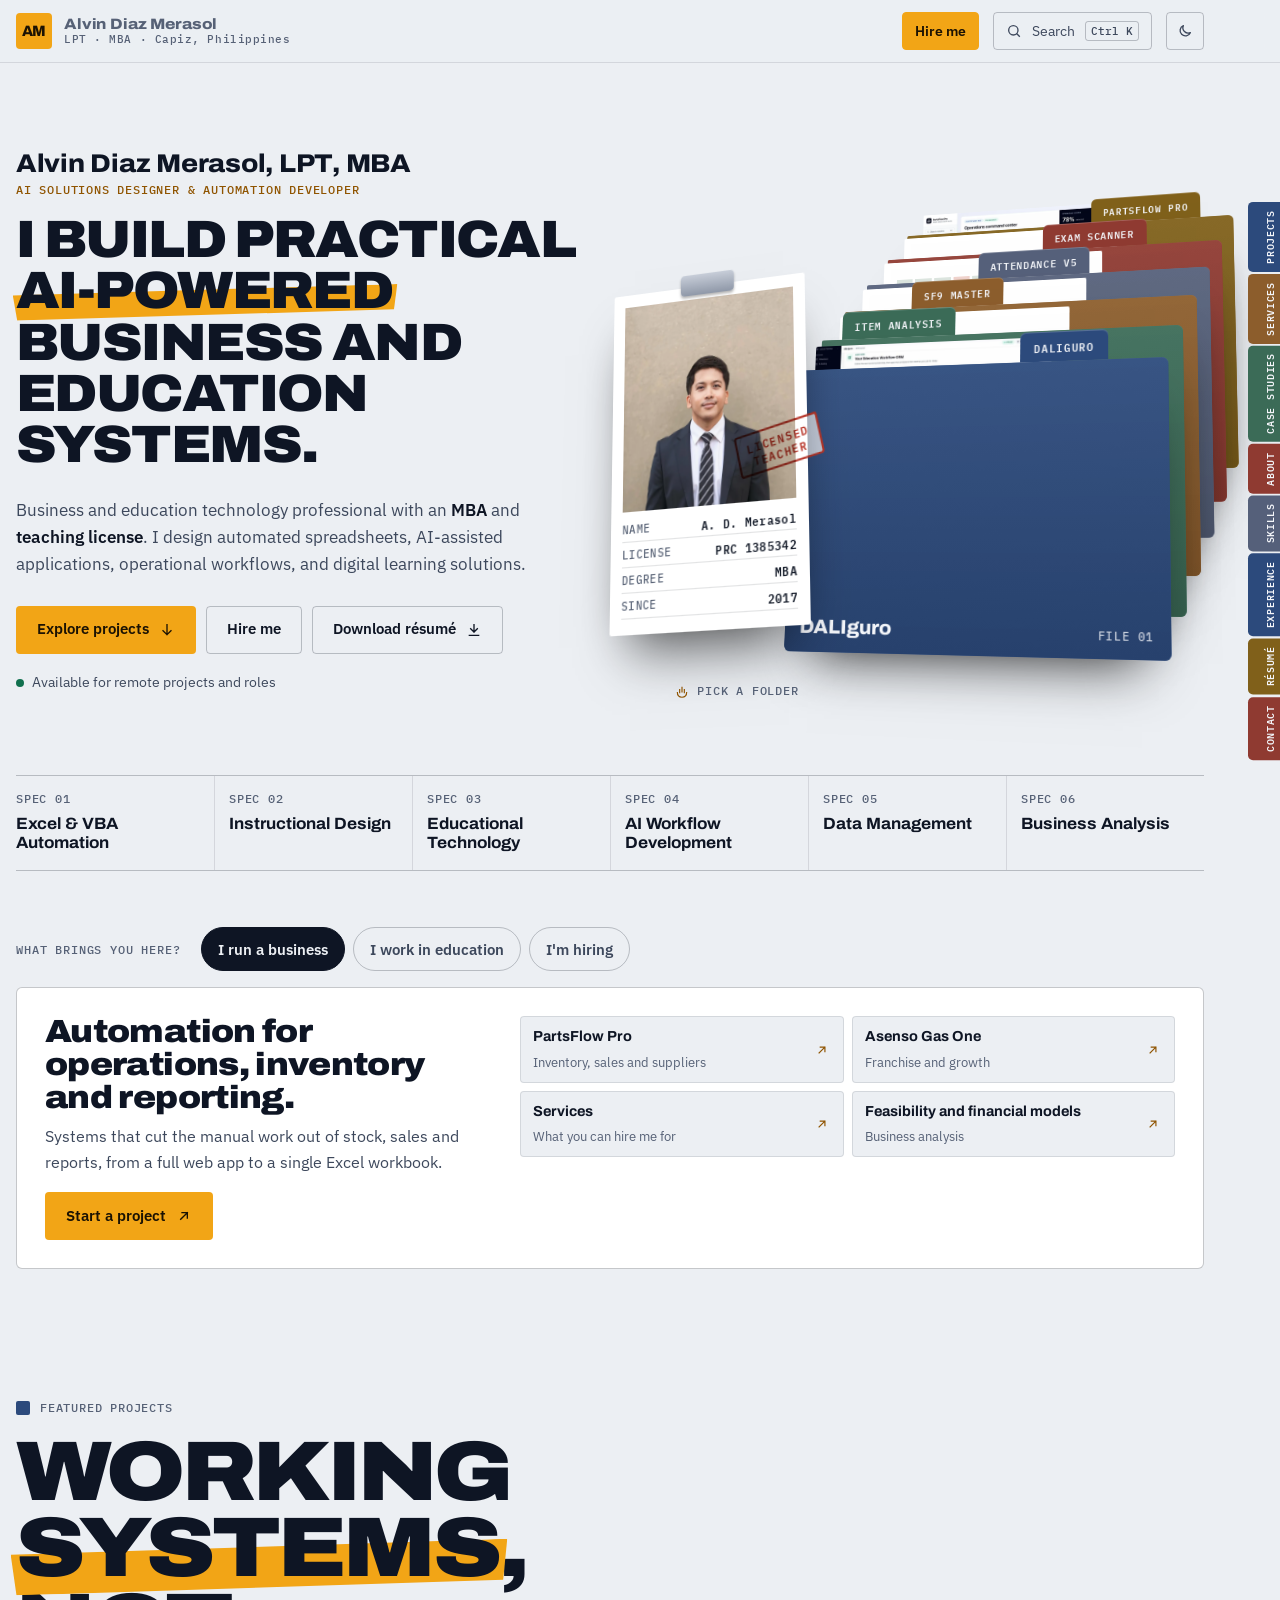
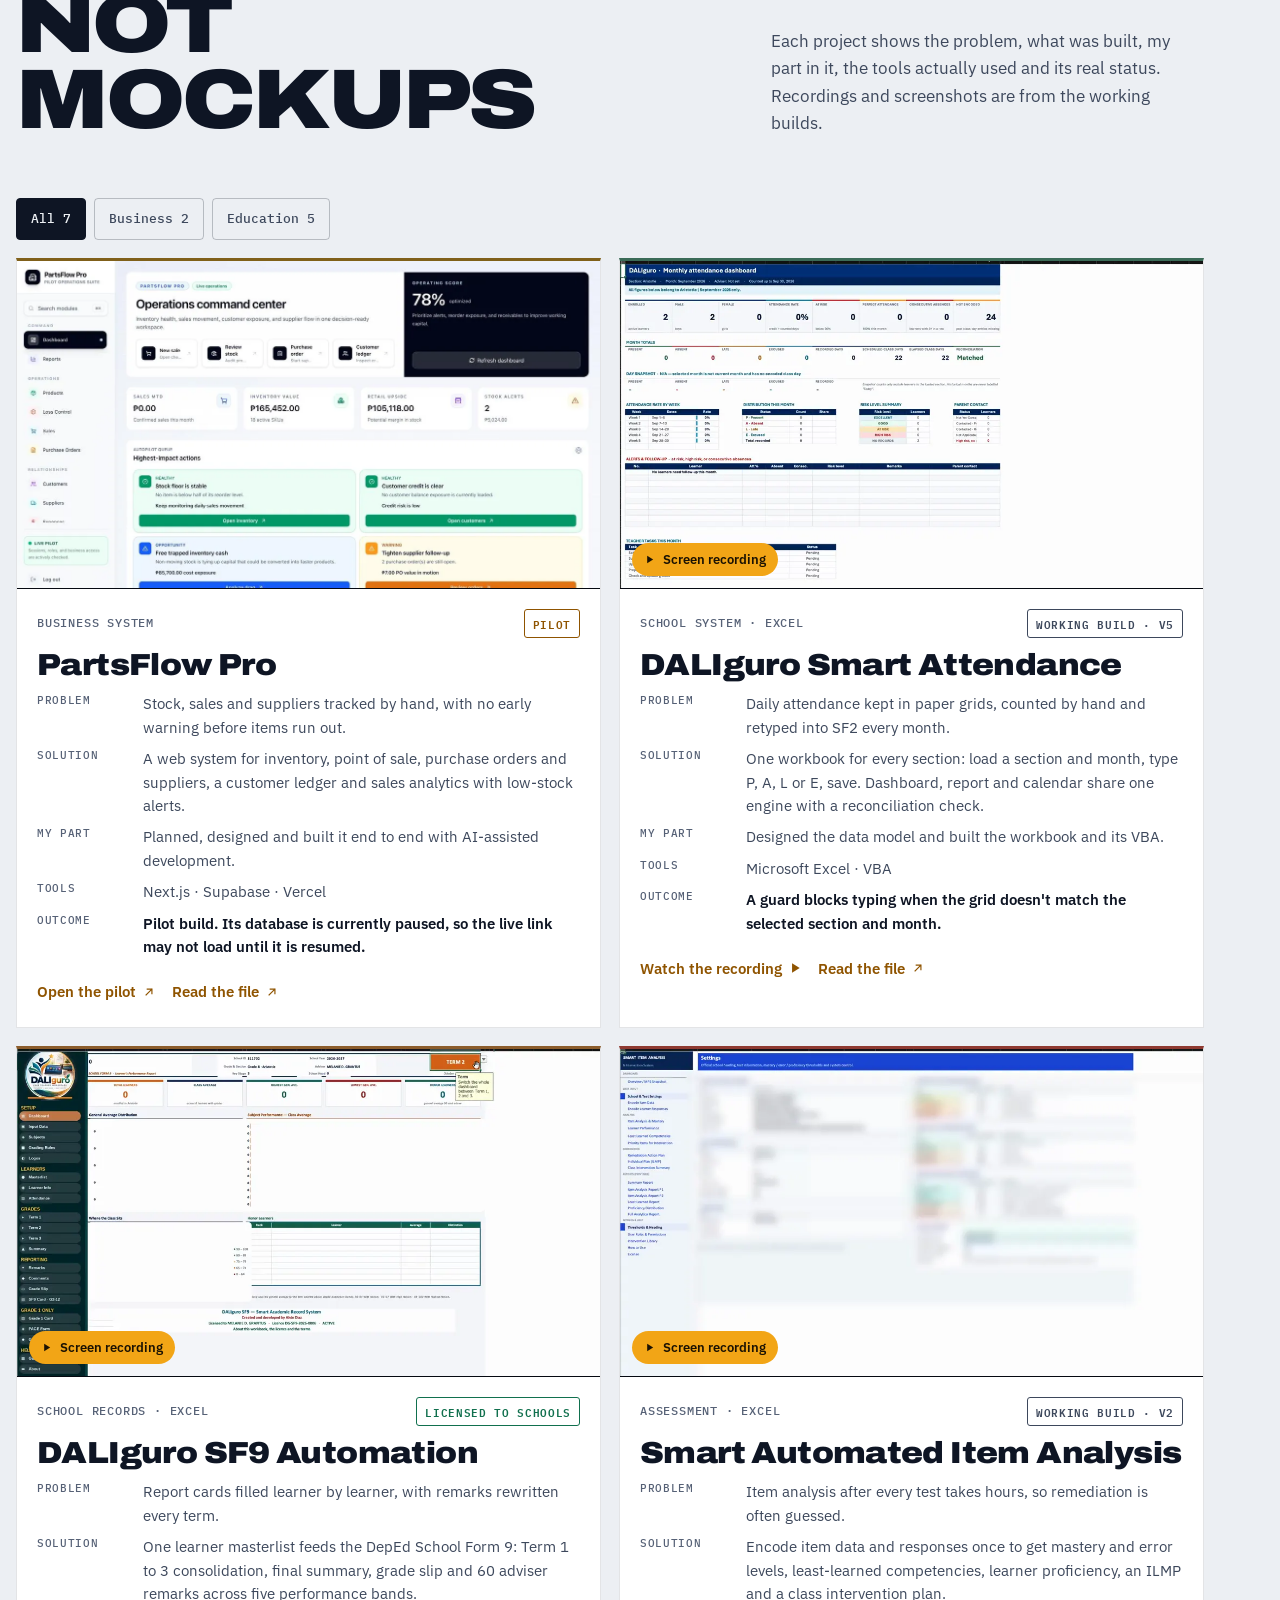
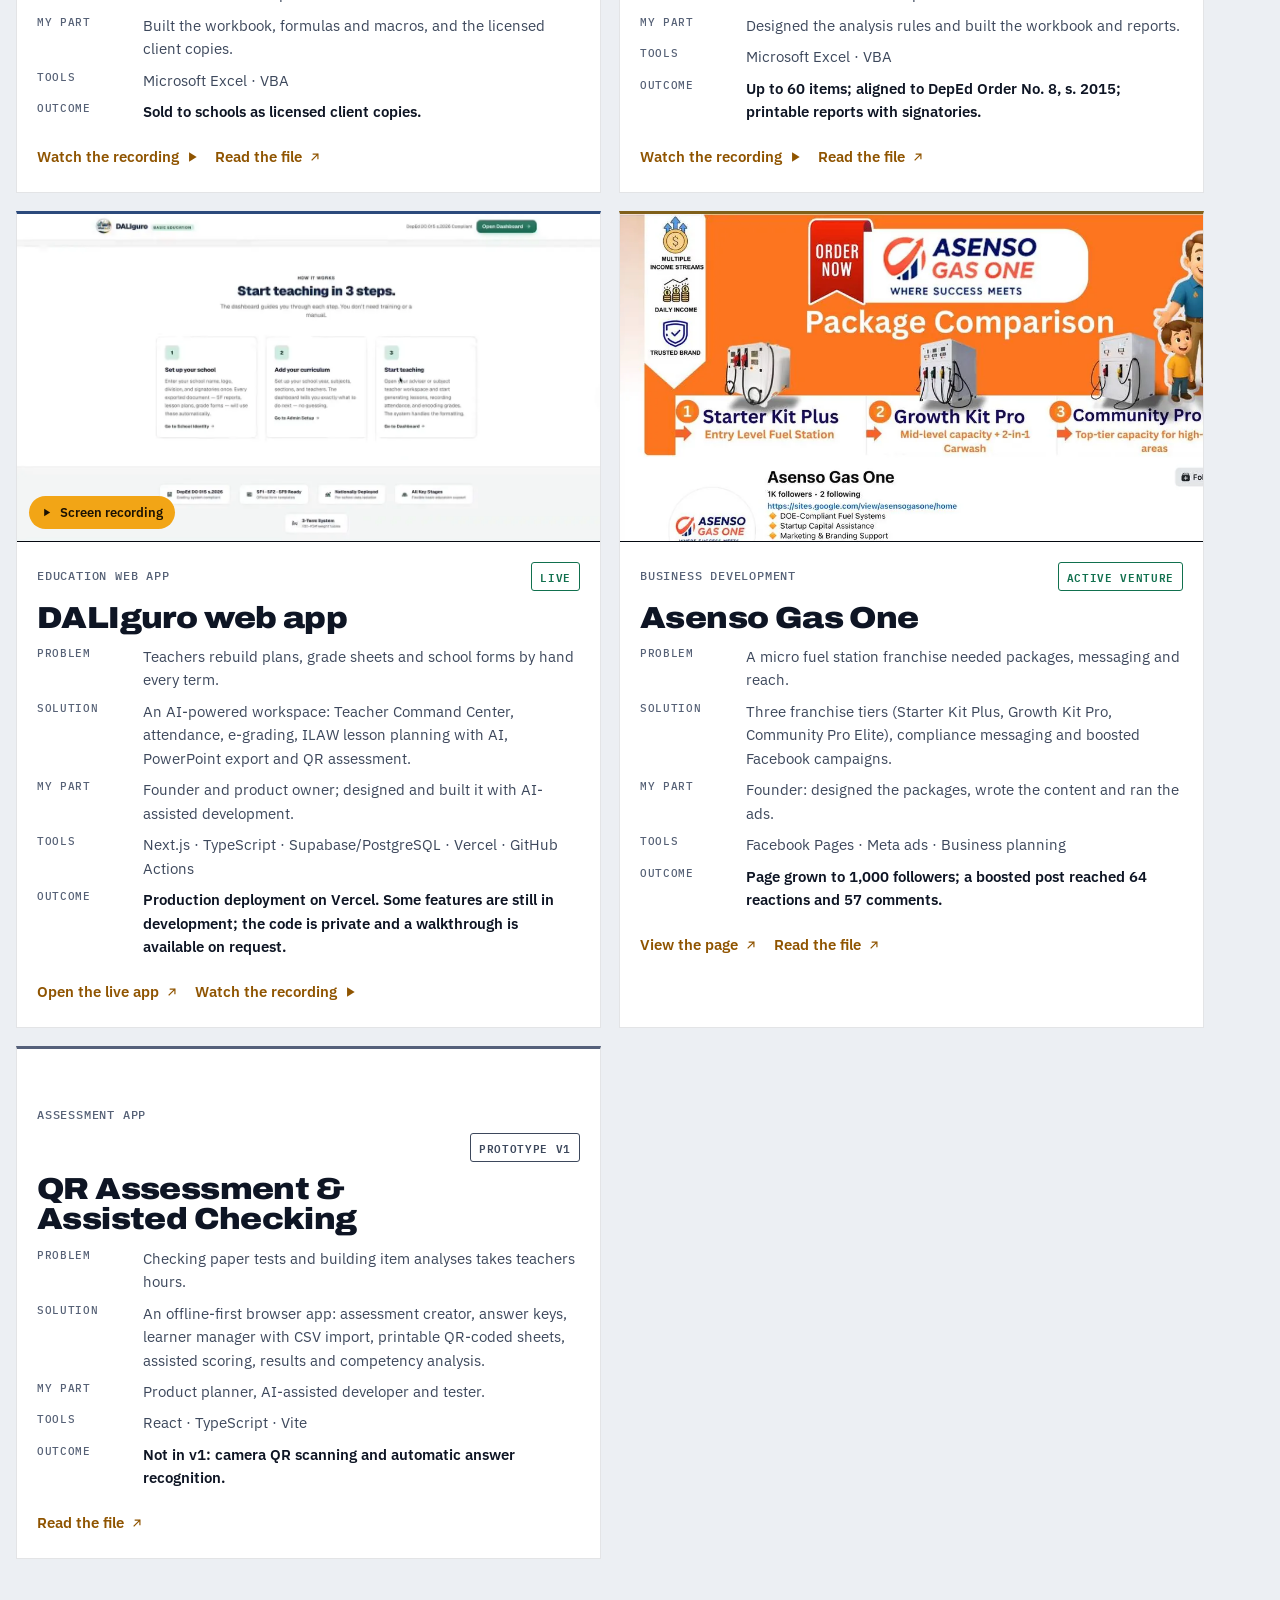
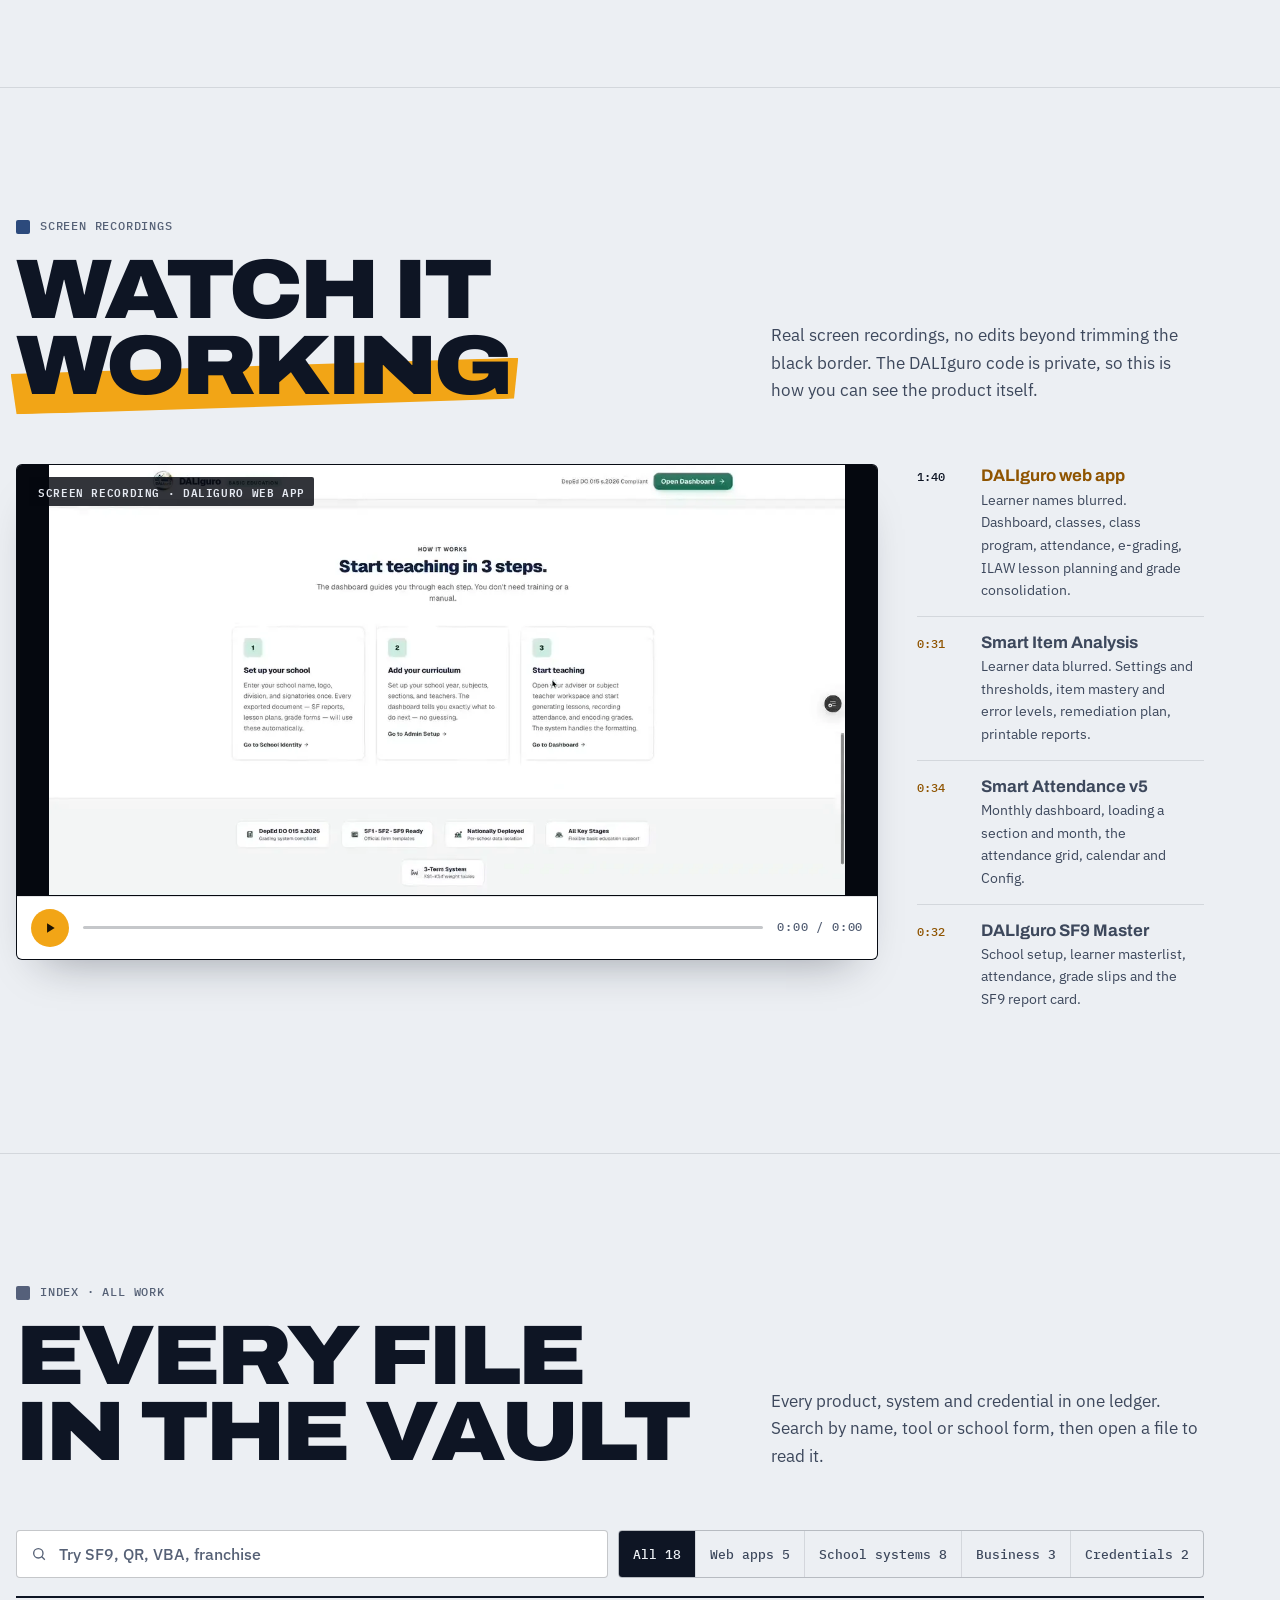
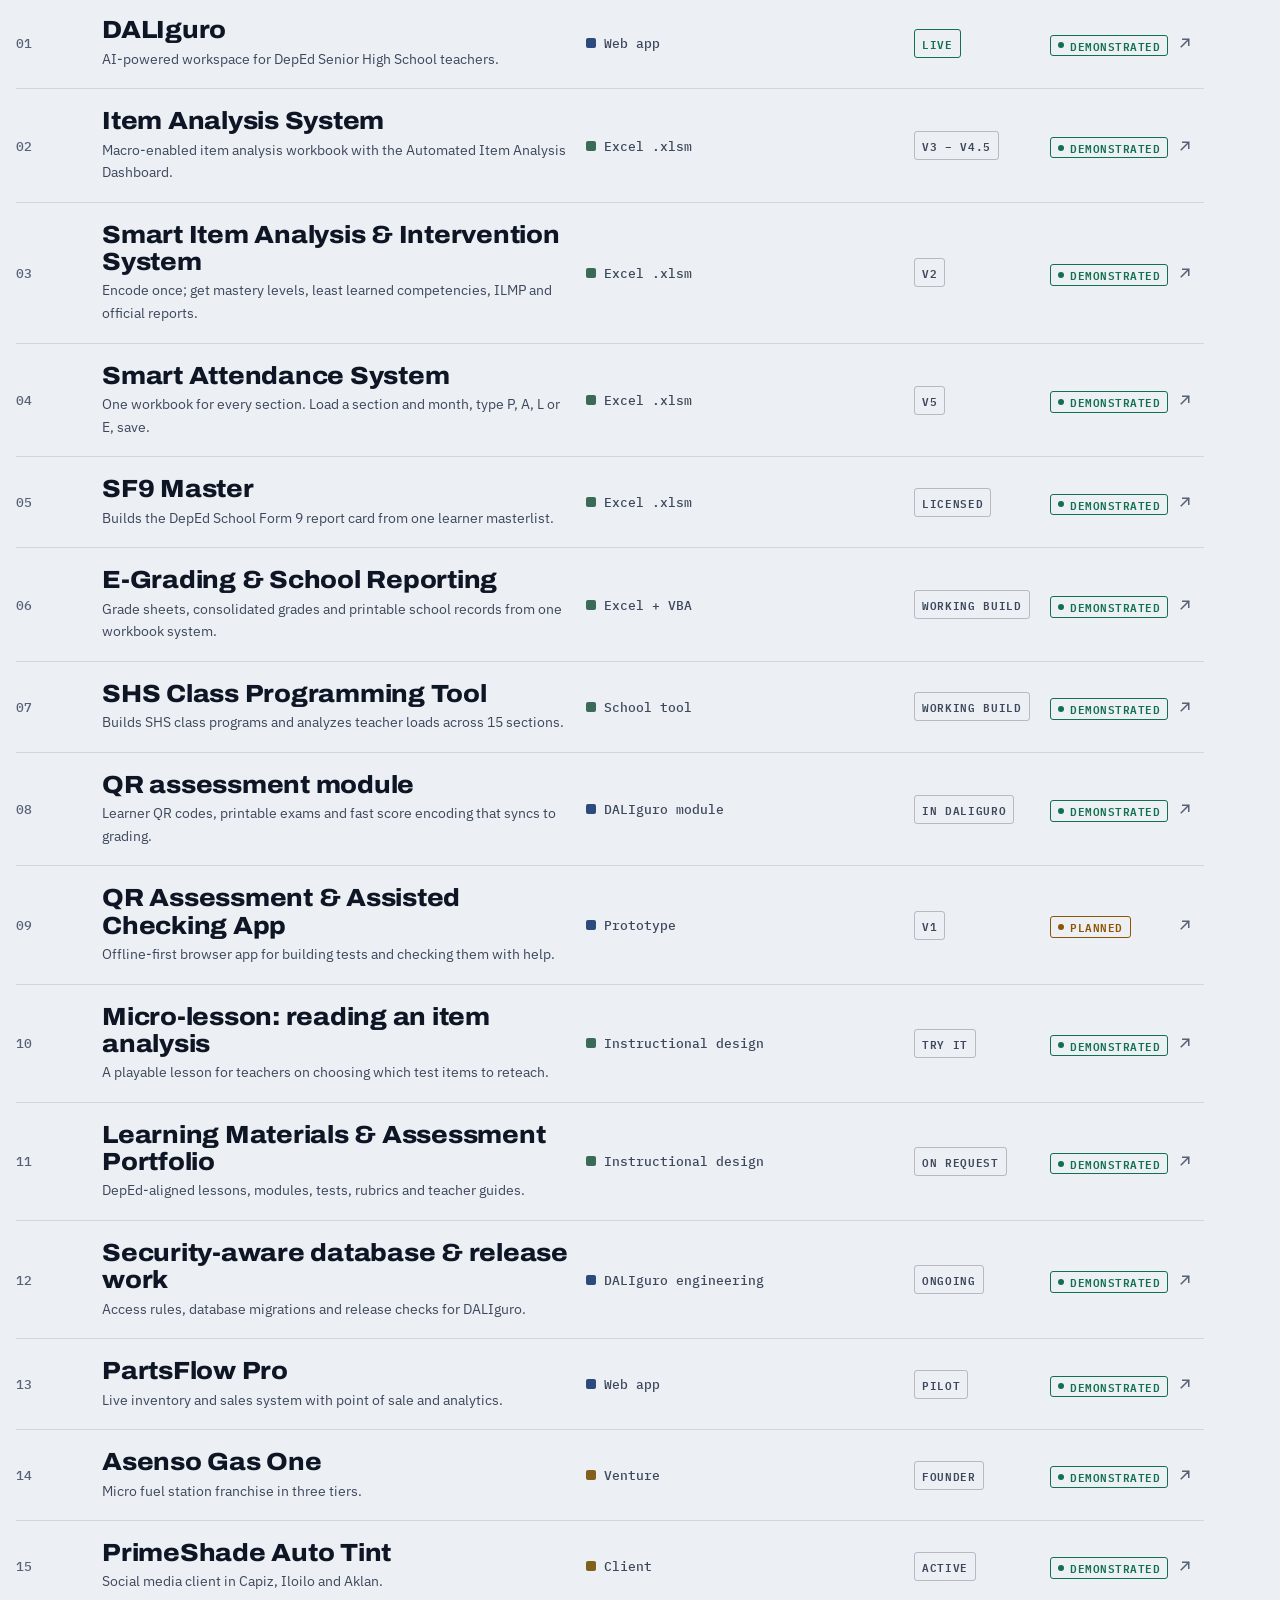
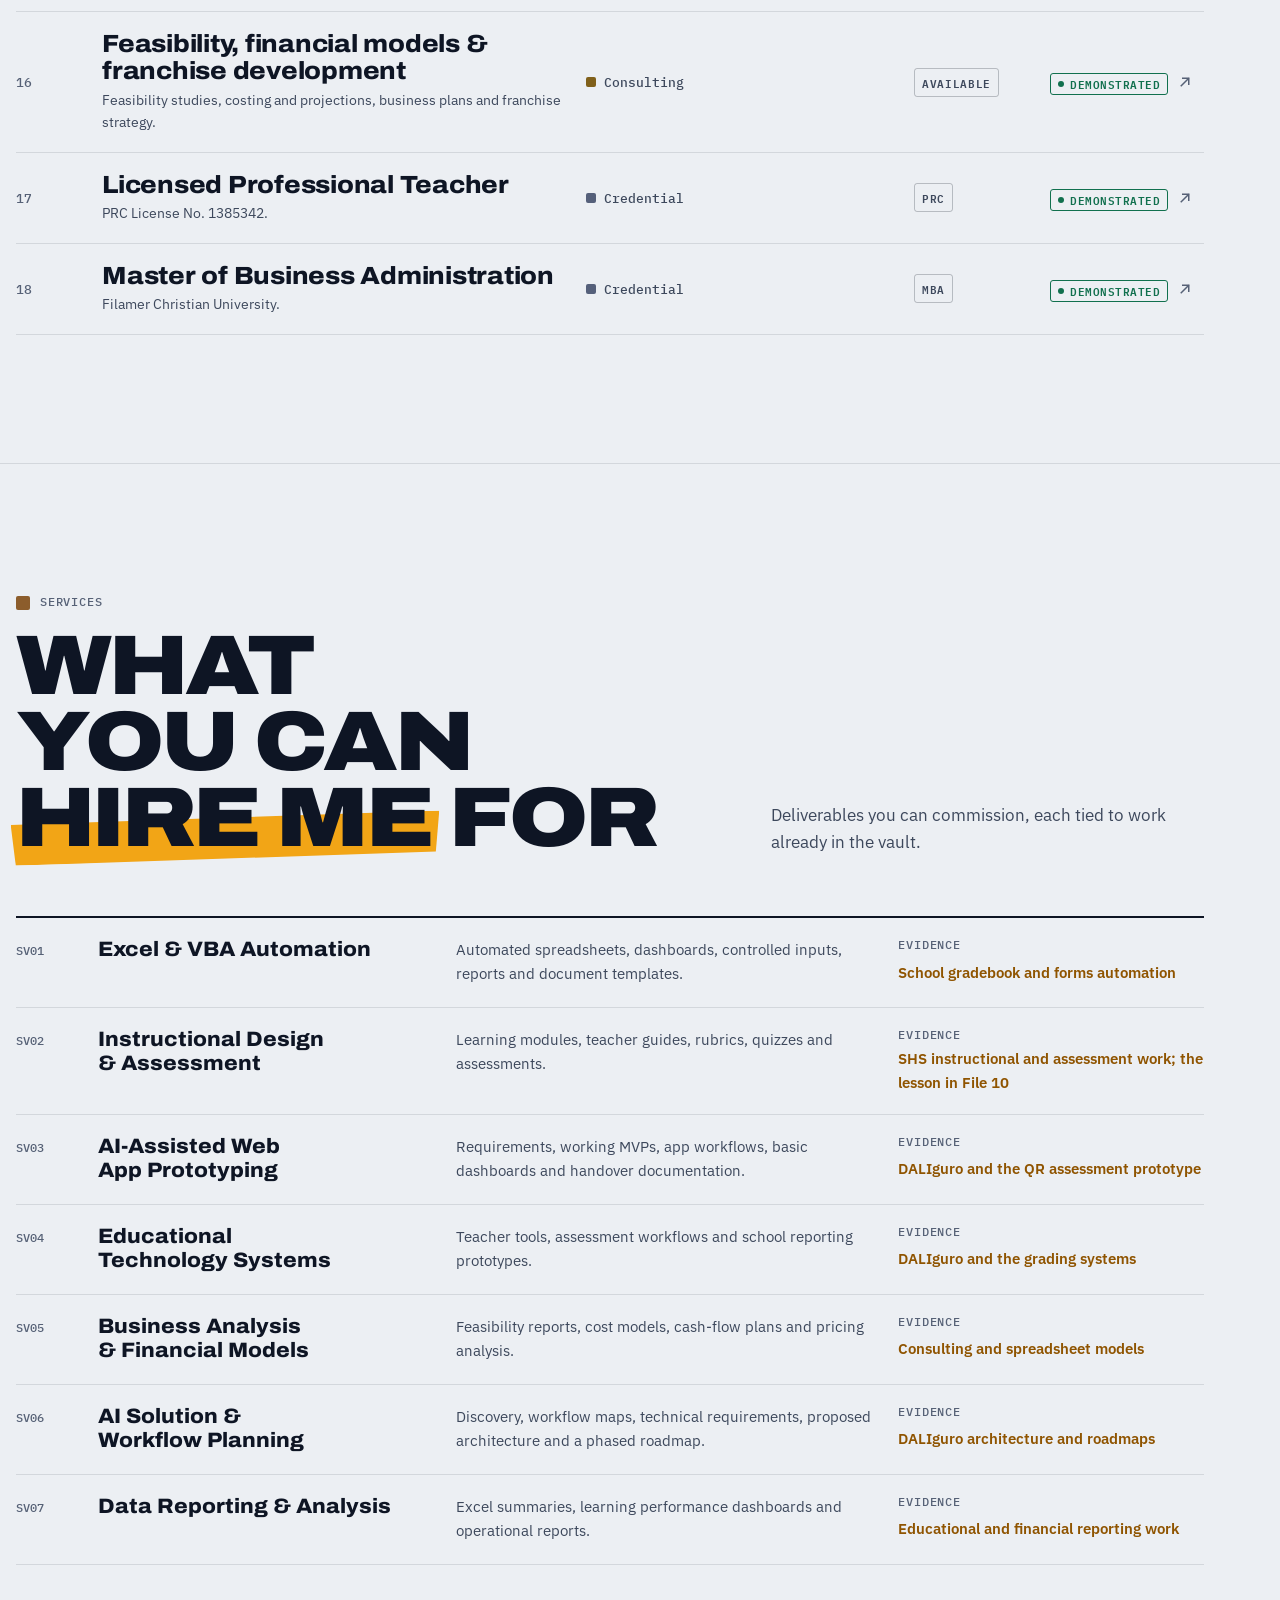
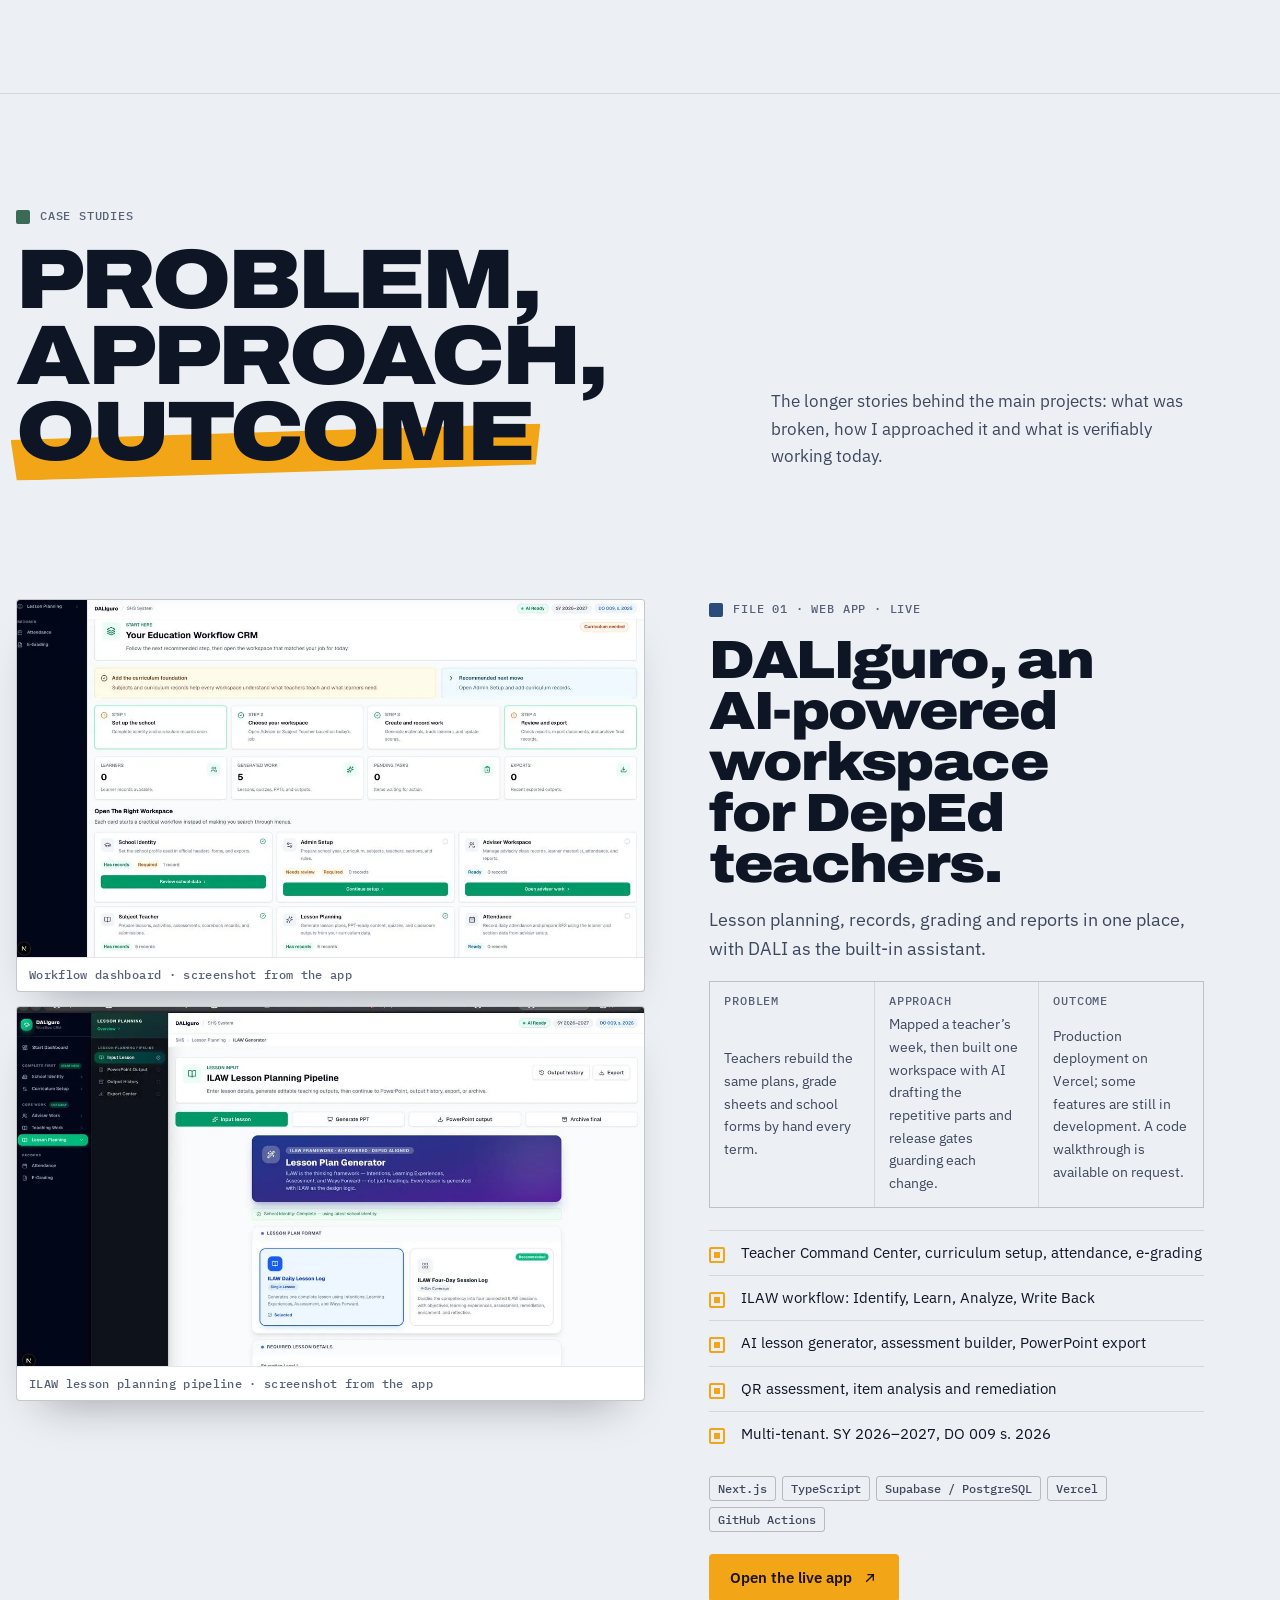
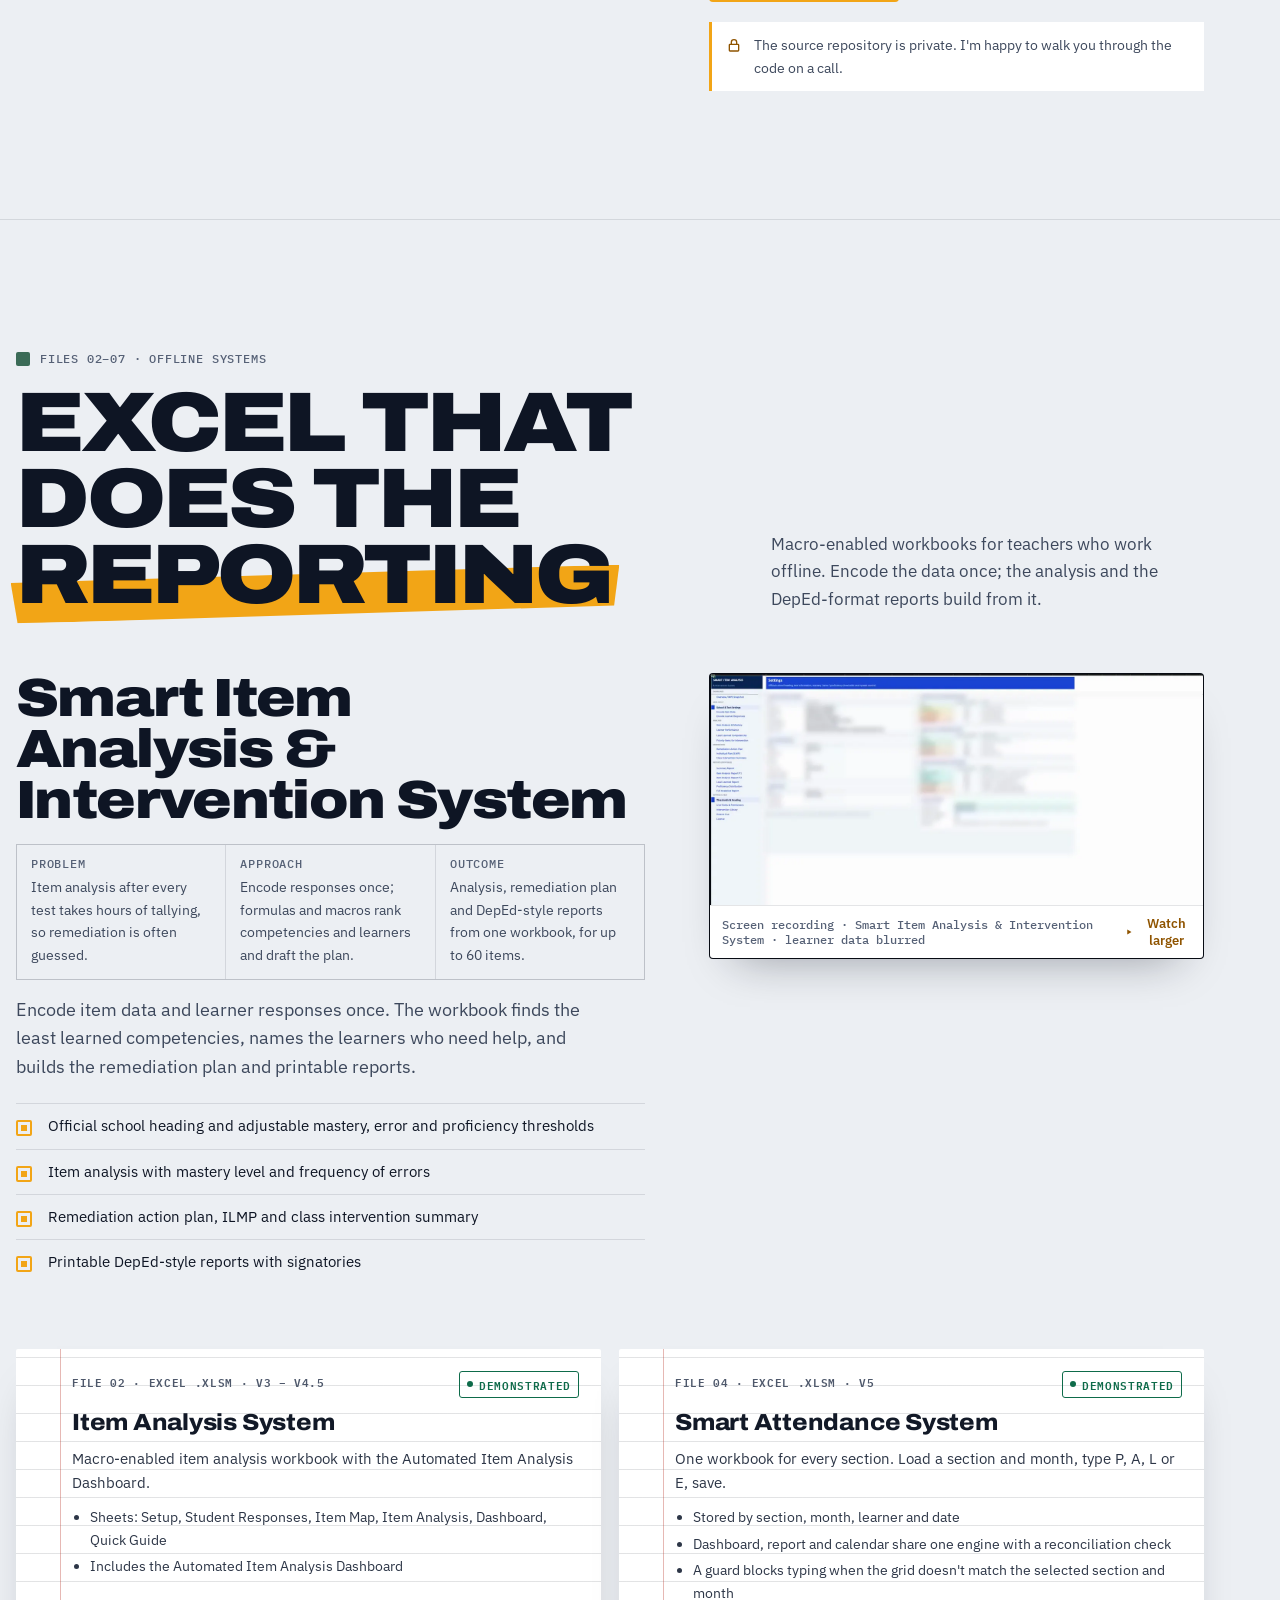
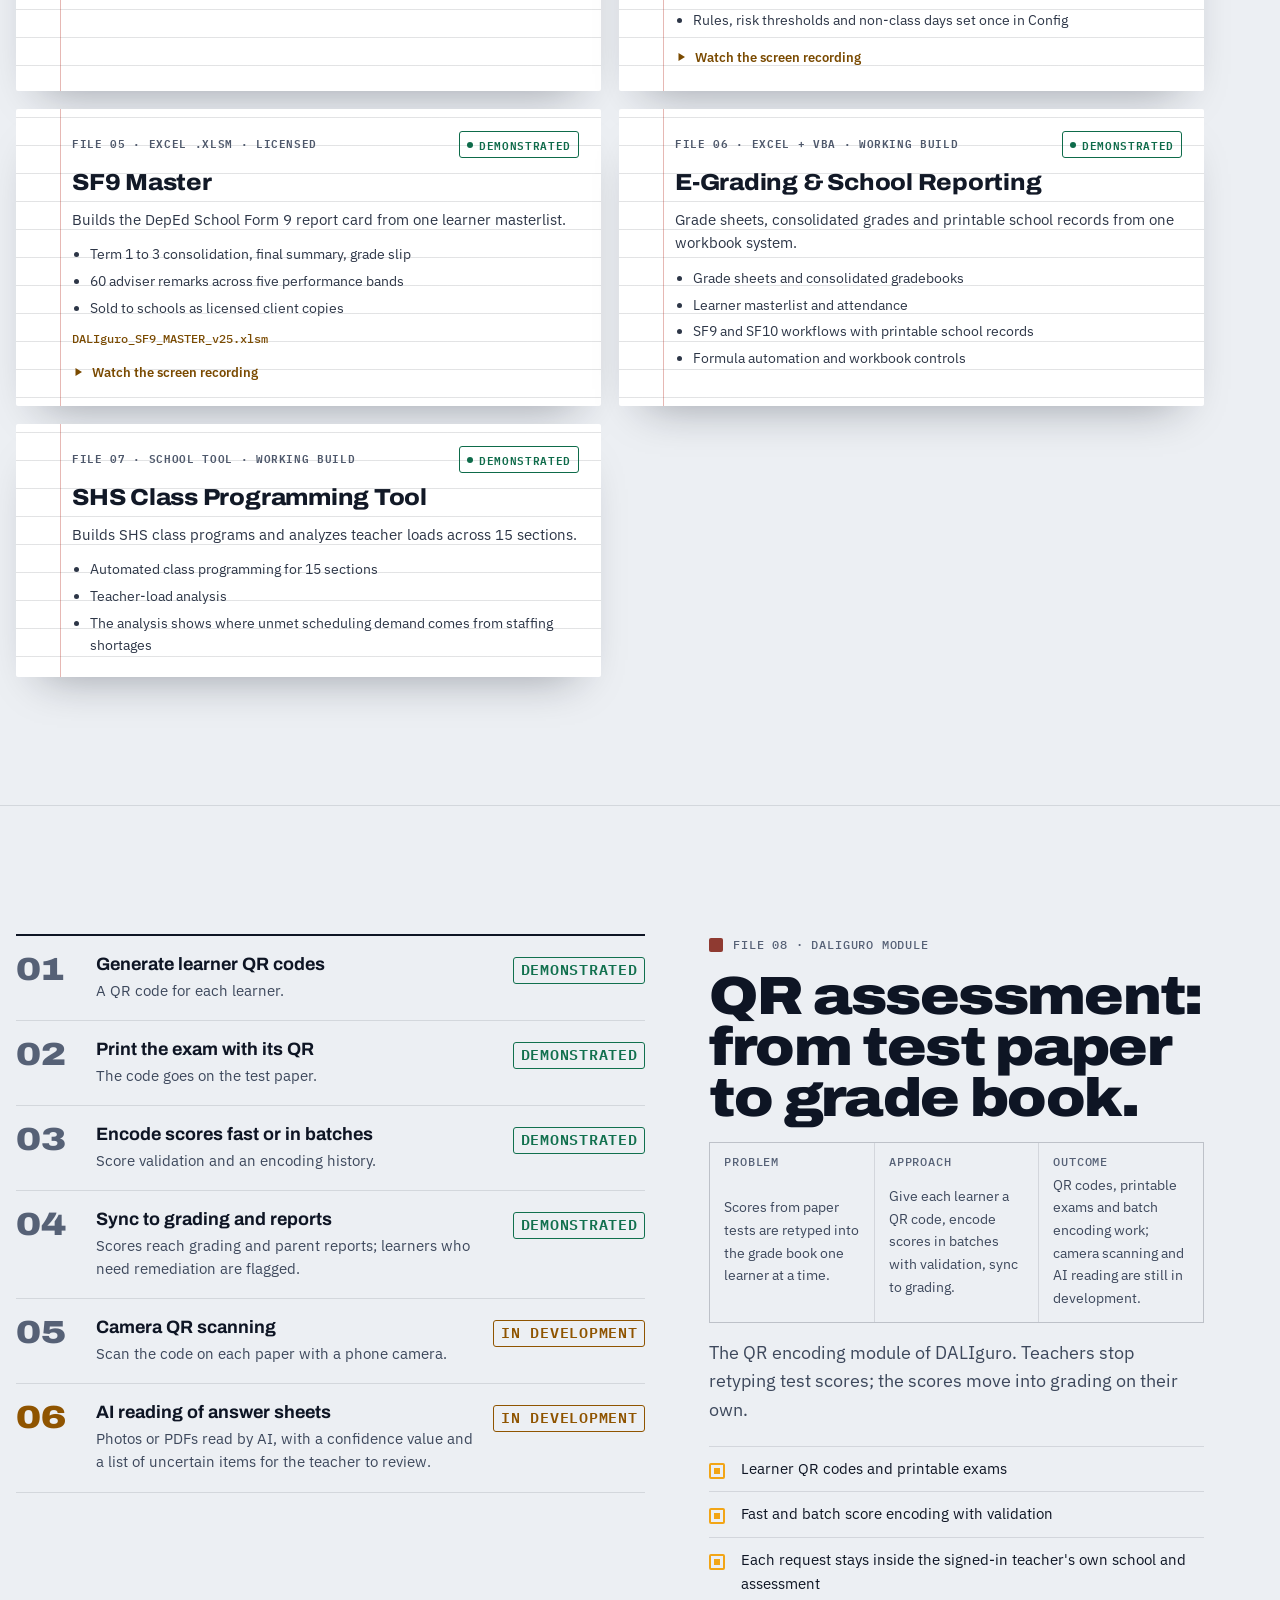
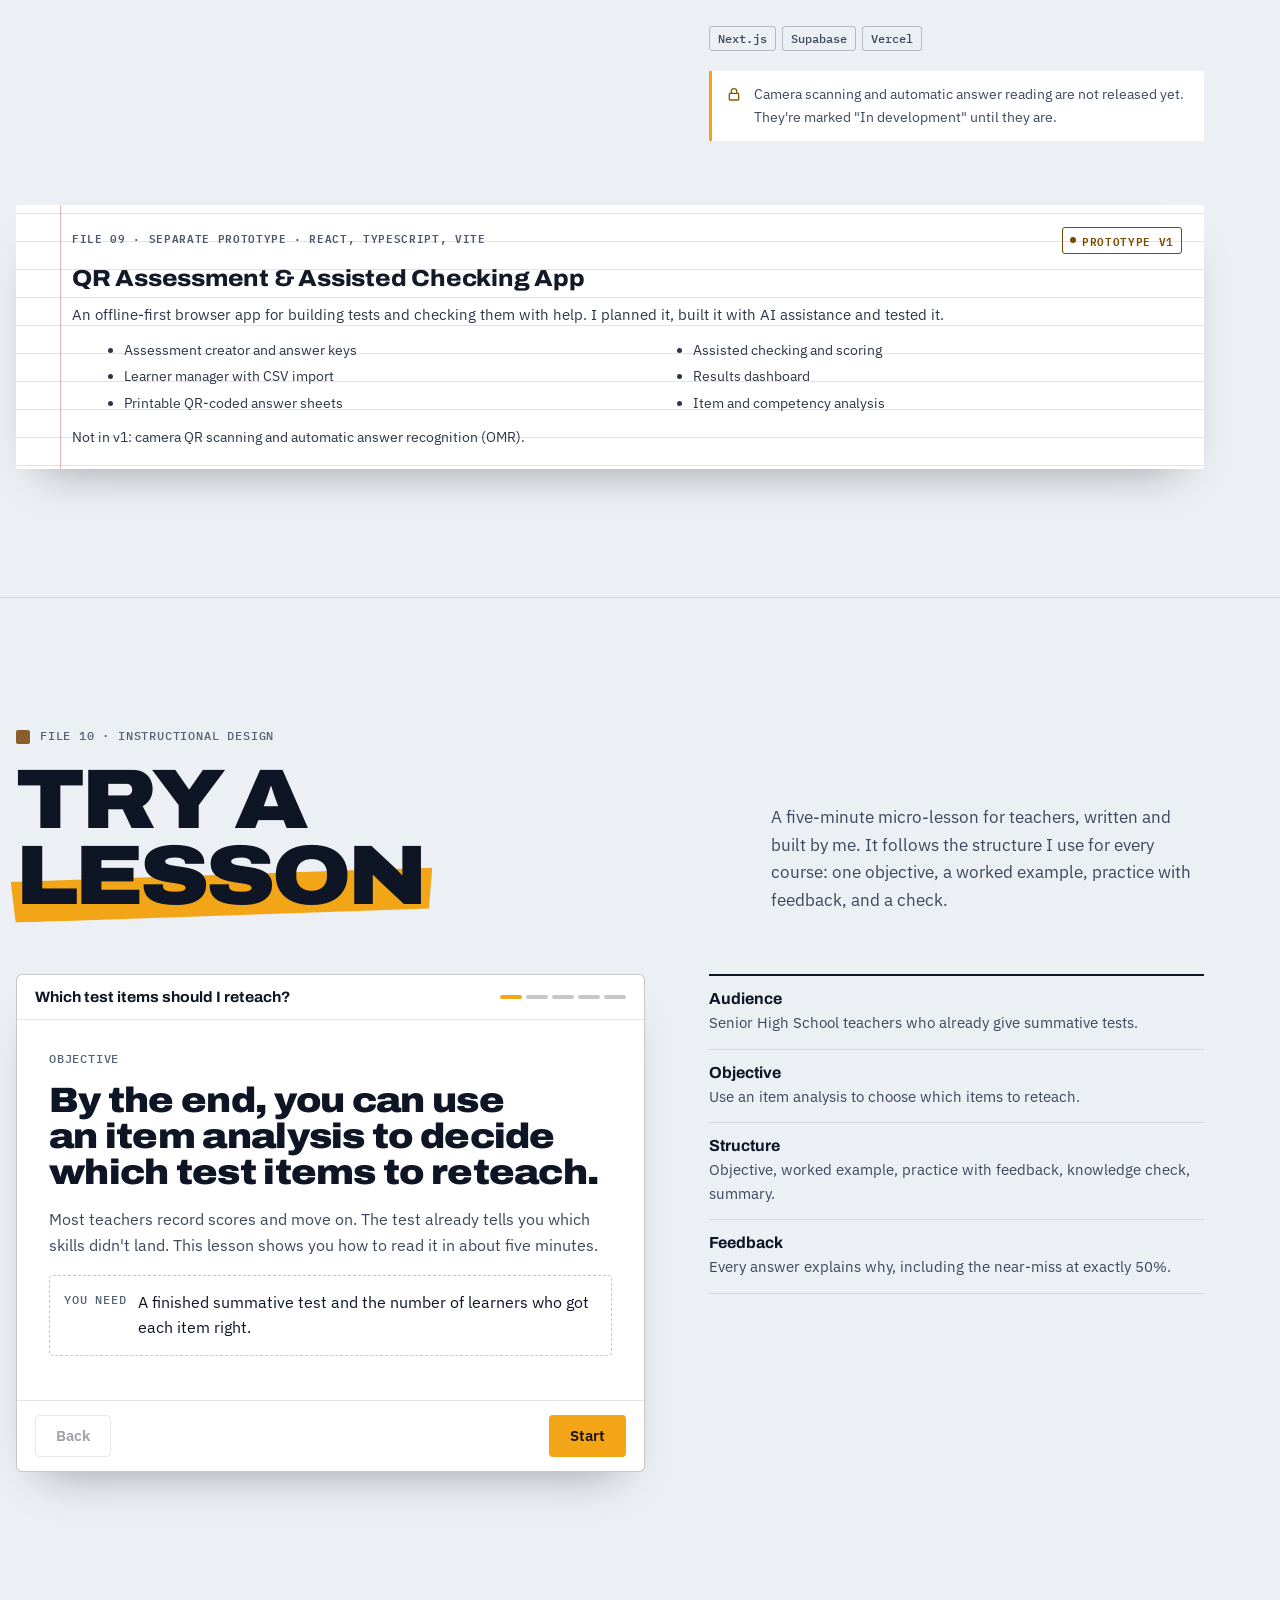
==== index.html @ aab6c95f "Fix stretched case-study screenshots, missing hero icon, 320px overflow; show confirmed zero - .shot" ====
<!doctype html>
<html lang="en">
<head>
<meta charset="utf-8">
<meta name="viewport" content="width=device-width, initial-scale=1, viewport-fit=cover">
<title>Alvin Diaz Merasol — AI-Powered Business and Education Systems</title>
<meta name="description" content="Alvin Diaz Merasol, LPT, MBA. Practical AI-powered business and education systems: Excel automation, web apps, workflows and learning design.">
<link rel="canonical" href="https://tep2234.github.io/website/">
<meta name="theme-color" content="#0A111E">
<link rel="icon" href="assets/img/favicon.svg" type="image/svg+xml">
<link rel="preload" href="assets/fonts/archivo.woff2" as="font" type="font/woff2" crossorigin>
<link rel="preload" href="assets/fonts/plex-sans-400.woff2" as="font" type="font/woff2" crossorigin>
<meta property="og:type" content="profile">
<meta property="og:site_name" content="Alvin Diaz Merasol">
<meta property="og:title" content="Alvin Diaz Merasol — AI-Powered Business and Education Systems">
<meta property="og:description" content="Working systems for schools and businesses: DALIguro, PartsFlow Pro and Excel automation. Projects, case studies and résumé.">
<meta property="og:url" content="https://tep2234.github.io/website/">
<meta property="og:image" content="https://tep2234.github.io/website/assets/img/og-image.png">
<meta property="og:image:width" content="1200">
<meta property="og:image:height" content="630">
<meta property="og:image:alt" content="Alvin Diaz Merasol: I build practical AI-powered business and education systems.">
<meta property="profile:first_name" content="Alvin">
<meta property="profile:last_name" content="Diaz Merasol">
<meta name="twitter:card" content="summary_large_image">
<meta name="twitter:title" content="Alvin Diaz Merasol — AI-Powered Business and Education Systems">
<meta name="twitter:description" content="Working systems for schools and businesses: DALIguro, PartsFlow Pro and Excel automation.">
<meta name="twitter:image" content="https://tep2234.github.io/website/assets/img/og-image.png">
<script type="application/ld+json">
{"@context":"https://schema.org","@type":"Person","name":"Alvin Diaz Merasol","honorificSuffix":"LPT, MBA","jobTitle":"AI Solutions Designer and Automation Developer","url":"https://tep2234.github.io/website/","image":"https://tep2234.github.io/website/assets/img/portrait.webp","email":"mailto:alvindiazmerasol@gmail.com","address":{"@type":"PostalAddress","addressRegion":"Capiz","addressCountry":"PH"},"alumniOf":[{"@type":"CollegeOrUniversity","name":"Filamer Christian University"},{"@type":"CollegeOrUniversity","name":"Capiz State University"}],"hasCredential":[{"@type":"EducationalOccupationalCredential","name":"Licensed Professional Teacher","credentialCategory":"license","recognizedBy":{"@type":"Organization","name":"Professional Regulation Commission"}},{"@type":"EducationalOccupationalCredential","name":"Master of Business Administration","credentialCategory":"degree"}],"knowsAbout":["Excel and VBA automation","Instructional design","Educational technology","AI-assisted software development","Data management","Business analysis"],"sameAs":["https://www.linkedin.com/in/alvin-diaz-lpt-mba-b533a0275","https://github.com/tep2234"]}
</script>
<style>
/* Self-hosted fonts: no third-party requests, no layout shift from late swaps */
@font-face{font-family:"Archivo";src:url(assets/fonts/archivo.woff2) format("woff2");font-weight:100 900;font-stretch:62% 125%;font-display:swap}
@font-face{font-family:"IBM Plex Sans";src:url(assets/fonts/plex-sans-400.woff2) format("woff2");font-weight:400;font-display:swap}
@font-face{font-family:"IBM Plex Sans";src:url(assets/fonts/plex-sans-400i.woff2) format("woff2");font-weight:400;font-style:italic;font-display:swap}
@font-face{font-family:"IBM Plex Sans";src:url(assets/fonts/plex-sans-500.woff2) format("woff2");font-weight:500;font-display:swap}
@font-face{font-family:"IBM Plex Sans";src:url(assets/fonts/plex-sans-600.woff2) format("woff2");font-weight:600;font-display:swap}
@font-face{font-family:"IBM Plex Mono";src:url(assets/fonts/plex-mono-400.woff2) format("woff2");font-weight:400;font-display:swap}
@font-face{font-family:"IBM Plex Mono";src:url(assets/fonts/plex-mono-500.woff2) format("woff2");font-weight:500;font-display:swap}
@font-face{font-family:"IBM Plex Mono";src:url(assets/fonts/plex-mono-600.woff2) format("woff2");font-weight:600;font-display:swap}

/* Layout: a teacher's filing cabinet. Index tabs stick out of the right edge; every section is a file.
   Hero = a fanned stack of 3D folders (the vault). Work is listed in a ledger, read on paper case sheets. */
:root{
  --bg:#0A111E; --bg-2:#0F1828; --sheet:#121D30; --rule:rgba(160,178,210,.15); --rule-2:rgba(160,178,210,.3);
  --fg:#E6EAF2; --fg-2:#A3AEC2; --fg-3:#8492AB;
  --paper:#E8EBF0; --paper-ink:#121927; --paper-rule:rgba(18,25,39,.14);
  --amber:#F2A516; --amber-text:#F6B93B; --on-amber:#1B1203; --stamp:#E0533F; --green:#43C08F;
  --f1:#2C4A7C; --f2:#3B6B57; --f3:#8C5D2C; --f4:#55607A; --f5:#8F3A31; --f6:#80601A;
  --sh:0 1px 0 rgba(255,255,255,.04) inset,0 24px 48px -24px rgba(0,0,0,.75);
  --display:"Archivo","Arial Narrow",system-ui,sans-serif;
  --body:"IBM Plex Sans",system-ui,-apple-system,"Segoe UI",sans-serif;
  --mono:"IBM Plex Mono",ui-monospace,Menlo,Consolas,monospace;
  --ease-out:cubic-bezier(.23,1,.32,1); --ease-io:cubic-bezier(.77,0,.175,1); --ease-drawer:cubic-bezier(.32,.72,0,1);
  color-scheme:dark;
}
@media (prefers-color-scheme: light){:root:not([data-theme="dark"]){
  --bg:#ECEFF3; --bg-2:#E1E5EB; --sheet:#FFFFFF; --rule:rgba(14,21,36,.11); --rule-2:rgba(14,21,36,.24);
  --fg:#0E1524; --fg-2:#3D485C; --fg-3:#566176;
  --paper:#FFFFFF; --paper-ink:#121927; --paper-rule:rgba(18,25,39,.12);
  --amber:#F2A516; --amber-text:#8F5400; --on-amber:#1B1203; --stamp:#B7362A; --green:#11704E;
  --sh:0 1px 0 rgba(255,255,255,.6) inset,0 24px 44px -26px rgba(14,21,36,.4); color-scheme:light;
}}
:root[data-theme="light"]{
  --bg:#ECEFF3; --bg-2:#E1E5EB; --sheet:#FFFFFF; --rule:rgba(14,21,36,.11); --rule-2:rgba(14,21,36,.24);
  --fg:#0E1524; --fg-2:#3D485C; --fg-3:#566176;
  --paper:#FFFFFF; --paper-ink:#121927; --paper-rule:rgba(18,25,39,.12);
  --amber:#F2A516; --amber-text:#8F5400; --on-amber:#1B1203; --stamp:#B7362A; --green:#11704E;
  --sh:0 1px 0 rgba(255,255,255,.6) inset,0 24px 44px -26px rgba(14,21,36,.4); color-scheme:light;
}
:root[data-theme="dark"]{
  --bg:#0A111E; --bg-2:#0F1828; --sheet:#121D30; --rule:rgba(160,178,210,.15); --rule-2:rgba(160,178,210,.3);
  --fg:#E6EAF2; --fg-2:#A3AEC2; --fg-3:#8492AB;
  --paper:#E8EBF0; --paper-ink:#121927; --paper-rule:rgba(18,25,39,.14);
  --amber:#F2A516; --amber-text:#F6B93B; --on-amber:#1B1203; --stamp:#E0533F; --green:#43C08F;
  --sh:0 1px 0 rgba(255,255,255,.04) inset,0 24px 48px -24px rgba(0,0,0,.75); color-scheme:dark;
}

*{box-sizing:border-box}
html{scroll-behavior:smooth;scroll-padding-top:calc(76px + env(safe-area-inset-top,0px))}
body{background:var(--bg);color:var(--fg);font:400 16px/1.62 var(--body);-webkit-font-smoothing:antialiased;overflow-x:hidden;-webkit-tap-highlight-color:transparent}
body::before{content:"";position:fixed;inset:0 0 auto;height:env(safe-area-inset-top,0px);z-index:70;background:var(--bg)}
a{color:inherit}
img,video{max-width:100%;display:block}
button{font:inherit;color:inherit;cursor:pointer;background:none;border:0;padding:0}
:focus-visible{outline:2px solid var(--amber);outline-offset:3px}
h1,h2,h3,h4{margin:0;font-family:var(--display);text-wrap:balance}
p{margin:0}
.lbl{font:500 11.5px/1.3 var(--mono);letter-spacing:.07em;text-transform:uppercase;color:var(--fg-3)}
.hl{position:relative;z-index:0;white-space:nowrap}
.hl::after{content:"";position:absolute;z-index:-1;left:-.06em;right:-.1em;top:.5em;bottom:.04em;background:var(--amber);transform:rotate(-1.2deg);clip-path:polygon(0 12%,100% 0,99% 88%,1% 100%)}
.hl{color:var(--fg)}
.wrap{padding-left:max(16px,env(safe-area-inset-left,0px));padding-right:max(16px,env(safe-area-inset-right,0px))}
.inner{max-width:1240px;margin:0 auto}
@media (min-width:1100px){.wrap{padding-right:max(76px,env(safe-area-inset-right,0px))}}

/* ---------- header ---------- */
.bar{position:sticky;top:env(safe-area-inset-top,0px);z-index:60;background:color-mix(in srgb,var(--bg) 90%,transparent);backdrop-filter:saturate(1.2) blur(10px);-webkit-backdrop-filter:saturate(1.2) blur(10px);border-bottom:1px solid var(--rule)}
.bar .inner{display:flex;align-items:center;gap:14px;height:62px}
.mono-mark{display:flex;align-items:center;gap:12px;text-decoration:none;min-width:0}
.mono-mark svg{width:34px;height:34px;flex:none}
.mono-mark b{font:800 15px/1.1 var(--display);font-stretch:112%;letter-spacing:-.01em;white-space:nowrap}
.mono-mark span{display:block;font:500 11px/1.2 var(--mono);color:var(--fg-3);letter-spacing:.05em;white-space:nowrap}
.grow{flex:1}
.tbtn{display:inline-flex;align-items:center;gap:10px;height:38px;padding:0 12px;border:1px solid var(--rule-2);border-radius:4px;font-size:14px;color:var(--fg-2);transition:transform 140ms var(--ease-out),border-color 160ms ease}
.tbtn:active{transform:scale(.97)}
.tbtn svg{width:16px;height:16px;flex:none}
.tbtn kbd{font:500 11px var(--mono);padding:2px 5px;border:1px solid var(--rule-2);border-radius:3px}
.tbtn.sq{width:38px;padding:0;justify-content:center}

/* index tabs on the right edge */
.tabs{position:fixed;z-index:55;right:env(safe-area-inset-right,0px);top:calc(50% + 31px);transform:translateY(-50%);display:none;flex-direction:column;gap:2px}
.tabs a{display:flex;align-items:center;justify-content:center;width:42px;padding:8px 0;writing-mode:vertical-rl;transform:rotate(180deg) translateX(-10px);text-decoration:none;font:600 10px/1 var(--mono);letter-spacing:.07em;text-transform:uppercase;color:#F3F5F9;background:var(--tc);border-radius:0 5px 5px 0;transition:transform 200ms var(--ease-out)}
.tabs a[aria-current="true"]{transform:rotate(180deg) translateX(0)}
@media (min-width:1100px){.tabs{display:flex}}
.mnav{position:sticky;top:calc(62px + env(safe-area-inset-top,0px));z-index:59;background:color-mix(in srgb,var(--bg) 94%,transparent);border-bottom:1px solid var(--rule);overflow-x:auto;scrollbar-width:none}
.mnav::-webkit-scrollbar{display:none}
.mnav ul{display:flex;gap:2px;list-style:none;margin:0;padding:8px max(16px,env(safe-area-inset-right,0px)) 8px max(16px,env(safe-area-inset-left,0px));width:max-content}
.mnav a{display:flex;align-items:center;gap:7px;padding:6px 10px;font:500 12.5px var(--mono);text-decoration:none;color:var(--fg-2);border-radius:3px}
.mnav a i{width:7px;height:7px;background:var(--tc)}
.mnav a[aria-current="true"]{background:var(--sheet);color:var(--fg)}
@media (min-width:1100px){.mnav{display:none}}

/* ---------- hero ---------- */
.hero{position:relative;padding-block:clamp(36px,6vw,80px) 0;overflow:hidden}
.hero-grid{display:grid;grid-template-columns:minmax(0,1.08fr) minmax(0,.92fr);gap:clamp(20px,3vw,48px);align-items:center}
.who{display:flex;flex-wrap:wrap;align-items:baseline;gap:6px 14px}
.who h1{font-size:clamp(1.25rem,2.2vw,1.7rem);font-weight:800;font-stretch:110%;letter-spacing:-.01em}
.who .lbl{color:var(--amber-text)}
.statement{margin-top:18px;font:900 clamp(3.1rem,8.4vw,7.6rem)/.86 var(--display);font-stretch:118%;letter-spacing:-.035em;text-transform:uppercase}
.statement > span{display:block}
.statement .thin{font-weight:300;font-stretch:72%;letter-spacing:-.02em;color:var(--fg-2);text-transform:none;font-size:.62em;line-height:1;margin:.12em 0 .1em}
.intro{margin-top:26px;max-width:60ch;font-size:1.08rem;color:var(--fg-2)}
.intro strong{color:var(--fg);font-weight:600}
.cta{display:flex;flex-wrap:wrap;gap:10px;margin-top:28px}
.btn{display:inline-flex;align-items:center;gap:10px;height:48px;padding:0 20px;border-radius:4px;font-weight:600;font-size:15px;text-decoration:none;border:1px solid transparent;transition:transform 140ms var(--ease-out),background-color 160ms ease,border-color 160ms ease}
.btn:active{transform:scale(.97)}
.btn svg{width:16px;height:16px;flex:none}
.btn-a{background:var(--amber);color:var(--on-amber)}
.btn-b{border-color:var(--rule-2)}
.avail{display:flex;align-items:center;gap:8px;margin-top:18px;font-size:13.5px;color:var(--fg-2)}
.avail i{width:8px;height:8px;border-radius:50%;background:var(--green)}

/* 3D folder stack */
.cab{position:relative;height:clamp(440px,44vw,580px);perspective:1500px;perspective-origin:60% 20%;touch-action:pan-y}
.rig{position:absolute;inset:0;pointer-events:none;transform-style:preserve-3d;transform:rotateX(14deg) rotateY(-18deg) rotateZ(1deg)}
.folder{pointer-events:auto;position:absolute;left:20%;top:40%;width:74%;height:50%;transform-style:preserve-3d;transition:transform 240ms var(--ease-out);cursor:pointer}
.folder .body{position:absolute;inset:0;background:var(--fc);border-radius:2px 6px 6px 6px;box-shadow:0 30px 50px -28px rgba(0,0,0,.8),inset 0 1px 0 rgba(255,255,255,.18)}
.folder .tab{position:absolute;bottom:100%;left:var(--tx);height:30px;padding:0 14px;display:flex;align-items:center;background:var(--fc);border-radius:6px 6px 0 0;font:600 11px var(--mono);letter-spacing:.06em;text-transform:uppercase;color:#F4F6FA;white-space:nowrap;box-shadow:inset 0 1px 0 rgba(255,255,255,.2)}
.folder .doc{position:absolute;left:5%;right:30%;top:-9%;height:48%;background:var(--paper);border-radius:2px;box-shadow:0 2px 0 rgba(0,0,0,.08);overflow:hidden;transform:translateZ(-2px)}
.folder .doc img{width:100%;height:100%;object-fit:cover;object-position:top left}
.folder .front{position:absolute;inset:0;border-radius:2px 6px 6px 6px;background:linear-gradient(180deg,rgba(255,255,255,.06),rgba(0,0,0,.12)),var(--fc);transform:translateZ(1px);display:flex;align-items:flex-end;justify-content:space-between;gap:10px;padding:14px 16px;color:#F4F6FA}
.folder .front b{font:800 clamp(14px,1.5vw,19px)/1.05 var(--display);font-stretch:112%}
.folder .front span{font:500 10.5px var(--mono);letter-spacing:.06em;opacity:.8;text-transform:uppercase;white-space:nowrap}
.folder.lift{z-index:2}
.personnel{position:absolute;left:0;top:30%;width:min(230px,38%);transform:translateZ(170px) rotateZ(-4deg);background:var(--paper);color:var(--paper-ink);border-radius:2px;padding:12px 12px 14px;box-shadow:0 30px 50px -22px rgba(0,0,0,.75)}
.personnel .clip{position:absolute;top:-12px;left:50%;width:56px;height:20px;margin-left:-28px;border-radius:4px;background:linear-gradient(#C7CDD8,#8F98A8);box-shadow:0 2px 3px rgba(0,0,0,.3)}
.personnel .ph{aspect-ratio:4/4.4;overflow:hidden;background:#C9CFD9}
.personnel .ph img{width:100%;height:100%;object-fit:cover;object-position:50% 20%}
.personnel .rows{margin-top:10px;display:grid;gap:5px;font:500 10.5px/1.25 var(--mono);letter-spacing:.03em}
.personnel .rows div{display:flex;justify-content:space-between;gap:8px;border-bottom:1px solid var(--paper-rule);padding-bottom:4px}
.personnel .rows span{color:#5B6578;text-transform:uppercase}
.personnel .rows b{font-weight:600;text-align:right}
.stampmark{position:absolute;right:-14px;bottom:44%;transform:rotate(-12deg);border:2.5px solid var(--stamp);color:var(--stamp);padding:5px 9px;font:700 11px/1.15 var(--mono);letter-spacing:.08em;text-transform:uppercase;text-align:center;border-radius:3px;background:color-mix(in srgb,var(--paper) 70%,transparent);mix-blend-mode:multiply}
.cab-hint{position:absolute;left:0;bottom:4px;display:flex;gap:8px;align-items:center}
.cab-hint svg{width:14px;height:14px;color:var(--amber-text)}

/* specializations form row */
.spec{margin-top:clamp(40px,6vw,72px);border-top:1px solid var(--rule-2);border-bottom:1px solid var(--rule-2);display:grid;grid-template-columns:repeat(6,minmax(0,1fr))}
.spec div{padding:16px 14px 18px;border-left:1px solid var(--rule);display:grid;gap:8px;align-content:start;min-width:0}
.spec div:first-child{border-left:0;padding-left:0}
.spec b{font:700 1.02rem/1.15 var(--display);font-stretch:105%}

/* ---------- sections ---------- */
.sec{padding-block:clamp(72px,10vw,128px);border-bottom:1px solid var(--rule)}
.filehead{display:grid;grid-template-columns:minmax(0,1fr) minmax(0,.62fr);gap:20px 56px;align-items:end;margin-bottom:clamp(36px,5vw,60px)}
.fno{display:inline-flex;align-items:center;gap:10px;margin-bottom:18px}
.fno i{width:14px;height:14px;background:var(--tc);border-radius:2px}
.filehead h2{font:900 clamp(2.5rem,6.6vw,5.6rem)/.9 var(--display);font-stretch:115%;letter-spacing:-.035em;text-transform:uppercase}
.filehead p{color:var(--fg-2);font-size:1.06rem;max-width:54ch}

/* product facts */
.facts{display:grid;grid-template-columns:repeat(5,minmax(0,1fr));border-top:2px solid var(--fg)}
.facts div{padding:18px 14px 6px 0;display:grid;gap:8px;align-content:start;min-width:0}
.facts b{font:900 clamp(2.4rem,5vw,4rem)/.9 var(--display);font-stretch:120%;letter-spacing:-.03em;font-variant-numeric:tabular-nums}
.facts span{font-size:13.5px;color:var(--fg-2);max-width:20ch}
.facts-note{margin-top:22px;max-width:70ch;color:var(--fg-3);font-size:13.5px}

/* video */
.reel{position:relative;border:1px solid var(--rule-2);background:#05080F;border-radius:6px;overflow:hidden;box-shadow:var(--sh)}
.reel video{width:100%;aspect-ratio:2/1;object-fit:contain;background:#05080F}
.reel-cap{position:absolute;left:12px;top:12px;z-index:2;padding:5px 9px;background:rgba(5,8,15,.82);color:#E6EAF2;font:600 10.5px var(--mono);letter-spacing:.06em;text-transform:uppercase;border-radius:2px}
.chapters li button{transition:background-color 160ms ease}
.chapters li button[aria-current="true"] b{color:var(--amber-text)}
.chapters li button[aria-current="true"] .t{color:var(--fg)}
.inline-vid{position:relative;border:1px solid var(--rule-2);border-radius:4px;overflow:hidden;background:#05080F;box-shadow:var(--sh)}
.inline-vid video{width:100%;aspect-ratio:1920/902;object-fit:contain;background:#05080F}
.inline-vid figcaption{display:flex;justify-content:space-between;gap:10px;align-items:center;padding:9px 12px;font:500 11.5px var(--mono);color:var(--fg-3);border-top:1px solid var(--rule);background:var(--sheet)}
.watch-btn{display:inline-flex;align-items:center;gap:8px;font:600 13px var(--body);color:var(--amber-text)}
.watch-btn svg{width:12px;height:12px}
.reel-bar{display:flex;align-items:center;gap:14px;padding:12px 14px;background:var(--sheet);border-top:1px solid var(--rule)}
.play{display:inline-flex;align-items:center;justify-content:center;width:38px;height:38px;border-radius:50%;background:var(--amber);color:var(--on-amber);flex:none;transition:transform 140ms var(--ease-out)}
.play:active{transform:scale(.94)}
.play svg{width:14px;height:14px}
.scrub{flex:1;height:3px;background:var(--rule-2);position:relative;overflow:hidden;border-radius:2px}
.scrub i{position:absolute;inset:0;background:var(--amber);transform-origin:left;transform:scaleX(0)}
.reel-grid{display:grid;grid-template-columns:minmax(0,1.5fr) minmax(0,.5fr);gap:clamp(20px,3vw,40px);align-items:start}
.chapters{list-style:none;margin:0;padding:0;display:grid}
.chapters li button{width:100%;text-align:left;display:grid;grid-template-columns:52px minmax(0,1fr);gap:12px;padding:14px 8px 14px 0;border-top:1px solid var(--rule)}
.chapters li:first-child button{border-top:0;padding-top:0}
.chapters .t{font:500 12px var(--mono);color:var(--amber-text);padding-top:3px}
.chapters b{display:block;font:700 1.05rem/1.2 var(--display)}
.chapters span{display:block;color:var(--fg-2);font-size:14px;margin-top:2px}

/* ledger */
.tools{display:flex;flex-wrap:wrap;gap:10px;align-items:center;margin-bottom:18px}
.field{flex:1 1 280px;min-width:0;display:flex;align-items:center;gap:10px;height:48px;padding:0 14px;border:1px solid var(--rule-2);border-radius:4px;background:var(--sheet)}
.field svg{width:16px;height:16px;color:var(--fg-3);flex:none}
.field input{flex:1;min-width:0;border:0;background:transparent;color:var(--fg);font:500 16px var(--body);outline:none}
.field input::placeholder{color:var(--fg-3)}
.seg{display:flex;flex-wrap:wrap;border:1px solid var(--rule-2);border-radius:4px;overflow:hidden}
.seg button{height:46px;padding:0 14px;font:500 13px var(--mono);color:var(--fg-2);border-left:1px solid var(--rule);transition:background-color 160ms ease,color 160ms ease}
.seg button:first-child{border-left:0}
.seg button[aria-pressed="true"]{background:var(--fg);color:var(--bg)}
.ledger{border-top:2px solid var(--fg)}
.lrow{display:grid;grid-template-columns:70px minmax(0,1.5fr) minmax(0,1fr) 120px 110px 28px;gap:16px;align-items:center;width:100%;text-align:left;padding:18px 0;border-bottom:1px solid var(--rule);transition:background-color 160ms ease}
.lrow .no{font:500 12.5px var(--mono);color:var(--fg-3)}
.lrow .ti{min-width:0}
.lrow .ti b{display:block;font:800 clamp(1.15rem,2vw,1.55rem)/1.1 var(--display);font-stretch:108%;letter-spacing:-.01em}
.lrow .ti span{display:block;color:var(--fg-2);font-size:14px;margin-top:4px}
.lrow .kind{display:flex;align-items:center;gap:8px;font:500 12.5px var(--mono);color:var(--fg-2)}
.lrow .kind i{width:10px;height:10px;background:var(--tc);border-radius:2px;flex:none}
.lrow .st{font:600 11px var(--mono);letter-spacing:.06em;text-transform:uppercase;justify-self:start;padding:4px 7px;border:1px solid var(--rule-2);border-radius:3px;color:var(--fg-2)}
.lrow .st.live{border-color:var(--green);color:var(--green)}
.lrow .go{width:18px;height:18px;color:var(--fg-3);transition:transform 160ms var(--ease-out)}
.lempty{padding:28px 0;color:var(--fg-2);border-bottom:1px solid var(--rule)}
.peek{position:fixed;left:0;top:0;z-index:65;width:300px;pointer-events:none;border:1px solid var(--rule-2);background:var(--paper);padding:6px;box-shadow:0 30px 50px -20px rgba(0,0,0,.6);opacity:0;transition:opacity 160ms ease;will-change:transform}
.peek.on{opacity:1}
.peek img{width:100%;aspect-ratio:16/10;object-fit:cover;object-position:top left}

/* bands */
.band{display:grid;grid-template-columns:minmax(0,1.12fr) minmax(0,.88fr);gap:clamp(28px,5vw,72px);align-items:start}
.band.flip > :first-child{order:2}
.media{min-width:0;display:grid;gap:14px}
.shot{margin:0;border:1px solid var(--rule-2);background:var(--sheet);border-radius:4px;overflow:hidden;box-shadow:var(--sh)}
.shot img{display:block;width:100%;height:auto}
@media (max-width:359px){body .ev{white-space:normal;max-width:100%}}
.shot figcaption{padding:9px 12px;font:500 11.5px var(--mono);color:var(--fg-3);border-top:1px solid var(--rule);letter-spacing:.03em}
.copy{min-width:0;position:sticky;top:110px}
.copy h3{font:900 clamp(2rem,4.2vw,3.4rem)/.95 var(--display);font-stretch:112%;letter-spacing:-.03em}
.copy .lede{margin-top:16px;font-size:1.1rem;color:var(--fg-2);max-width:52ch}
.ticks{list-style:none;margin:22px 0 0;padding:0;display:grid}
.ticks li{display:grid;grid-template-columns:22px minmax(0,1fr);gap:10px;padding:10px 0;border-top:1px solid var(--rule);font-size:15px}
.ticks li::before{content:"";width:12px;height:12px;margin-top:6px;border:2px solid var(--amber);border-radius:2px;background:linear-gradient(var(--amber),var(--amber)) center/6px 6px no-repeat}
.tags{display:flex;flex-wrap:wrap;gap:6px;margin-top:20px}
.tag{font:500 12px var(--mono);padding:4px 8px;border:1px solid var(--rule-2);border-radius:3px;color:var(--fg-2)}
.memo{margin-top:20px;display:grid;grid-template-columns:18px minmax(0,1fr);gap:10px;padding:12px 14px;border-left:3px solid var(--amber);background:var(--sheet);font-size:14px;color:var(--fg-2)}
.memo svg{width:16px;height:16px;margin-top:3px;color:var(--amber-text)}
.links{display:flex;flex-wrap:wrap;gap:10px;margin-top:22px}

/* paper spec sheets for the Excel systems */
.sheets{display:grid;grid-template-columns:repeat(2,minmax(0,1fr));gap:18px}
.spec-sheet{position:relative;background:var(--paper);color:var(--paper-ink);border-radius:2px;padding:22px 22px 20px;box-shadow:var(--sh);display:grid;gap:12px;align-content:start;min-width:0;background-image:linear-gradient(var(--paper-rule) 1px,transparent 1px);background-size:100% 28px;background-position:0 64px}
.spec-sheet::before{content:"";position:absolute;left:44px;top:0;bottom:0;width:1px;background:rgba(183,54,42,.35)}
.spec-sheet > *{position:relative;padding-left:34px}
.spec-sheet .hd{display:flex;justify-content:space-between;gap:10px;align-items:baseline;flex-wrap:wrap}
.spec-sheet .hd span{font:600 11px var(--mono);letter-spacing:.06em;text-transform:uppercase;color:#4E586B}
.spec-sheet h4{font:800 1.45rem/1.1 var(--display);font-stretch:108%;letter-spacing:-.01em}
.spec-sheet p{font-size:14.5px;color:#2D3647}
.spec-sheet ul{margin:0;padding:0 0 0 52px;display:grid;gap:4px;font-size:14px;color:#2D3647}
.spec-sheet .file{font:500 12px var(--mono);color:#7A4A00;overflow-wrap:anywhere}

/* workbook illustration */
.wb{position:relative;border:1px solid var(--rule-2);border-radius:4px;overflow:hidden;background:var(--sheet);box-shadow:var(--sh)}
.wb .flag{position:absolute;top:10px;right:10px;z-index:2;padding:4px 8px;background:var(--fg);color:var(--bg);font:600 10.5px var(--mono);letter-spacing:.06em;text-transform:uppercase;border-radius:2px}
.wb-top{display:flex;align-items:center;gap:8px;padding:10px 12px;border-bottom:1px solid var(--rule);font:500 12px var(--mono);color:var(--fg-2);min-width:0}
.wb-top b{font-weight:500;color:var(--fg);overflow:hidden;text-overflow:ellipsis;white-space:nowrap}
.wb-grid{display:grid;grid-template-columns:110px minmax(0,1fr)}
.wb-side{border-right:1px solid var(--rule);padding:10px 8px;display:grid;gap:6px;align-content:start}
.wb-side span{padding:8px;border-radius:3px;background:var(--bg-2);font-size:11.5px;font-weight:600;color:var(--fg-2);box-shadow:inset 0 -2px 0 var(--rule-2)}
.wb-side span.on{background:var(--amber);color:var(--on-amber);box-shadow:inset 0 -2px 0 rgba(0,0,0,.25)}
.wb-main{padding:12px;display:grid;gap:10px;min-width:0}
.cells{display:grid;grid-template-columns:28px repeat(6,minmax(0,1fr));font:500 11px var(--mono);border-top:1px solid var(--rule);border-left:1px solid var(--rule);overflow:hidden}
.cells span{padding:5px 6px;border-right:1px solid var(--rule);border-bottom:1px solid var(--rule);color:var(--fg-3);white-space:nowrap;overflow:hidden;text-overflow:ellipsis}
.cells .h{background:var(--bg-2);color:var(--fg-2)}
.cells .lo{background:color-mix(in srgb,var(--stamp) 22%,transparent);color:var(--fg)}
.cells .ok{color:var(--fg)}
.wb-tabs{display:flex;gap:2px;padding:0 8px;border-top:1px solid var(--rule);overflow-x:auto;scrollbar-width:none}
.wb-tabs span{flex:none;padding:7px 10px;font:500 11px var(--mono);color:var(--fg-3);border-top:2px solid transparent}
.wb-tabs span.on{color:var(--fg);border-top-color:var(--amber);background:var(--bg-2)}

/* scanner */
.flow{list-style:none;margin:0;padding:0;display:grid;gap:0;counter-reset:s;border-top:2px solid var(--fg)}
.flow li{counter-increment:s;display:grid;grid-template-columns:64px minmax(0,1fr) auto;gap:16px;align-items:start;padding:18px 0;border-bottom:1px solid var(--rule)}
.flow li::before{content:counter(s,decimal-leading-zero);font:900 2rem/1 var(--display);font-stretch:120%;color:var(--fg-3)}
.flow li.ai::before{color:var(--amber-text)}
.flow b{display:block;font:700 1.12rem/1.2 var(--display)}
.flow span{display:block;color:var(--fg-2);font-size:14.5px;margin-top:3px}
.flow em{font:600 10.5px var(--mono);font-style:normal;letter-spacing:.06em;text-transform:uppercase;padding:4px 7px;border-radius:3px;background:var(--amber);color:var(--on-amber);white-space:nowrap}
.qr{width:100%;max-width:190px;aspect-ratio:1;image-rendering:pixelated;background:var(--paper);padding:10px;border-radius:2px}

/* lesson player */
.lesson{border:1px solid var(--rule-2);border-radius:6px;background:var(--sheet);overflow:hidden;box-shadow:var(--sh)}
.lesson-top{display:flex;align-items:center;gap:14px;padding:14px 18px;border-bottom:1px solid var(--rule)}
.lesson-top b{font:700 15px var(--display);font-stretch:105%;min-width:0;overflow:hidden;text-overflow:ellipsis;white-space:nowrap}
.prog{display:flex;gap:4px;margin-left:auto;flex:none}
.prog i{width:22px;height:4px;border-radius:2px;background:var(--rule-2);transition:background-color 200ms ease}
.prog i.on{background:var(--amber)}
.stage{padding:clamp(20px,3vw,32px);min-height:380px;display:grid;align-content:start;gap:16px}
.stage h4,.stage .st-h{font:900 clamp(1.5rem,3vw,2.2rem)/1.02 var(--display);font-stretch:110%;letter-spacing:-.02em}
.stage p{color:var(--fg-2);max-width:60ch}
.stage .big{font:900 clamp(2.2rem,5vw,3.6rem)/1 var(--display);font-stretch:118%;color:var(--amber-text);font-variant-numeric:tabular-nums}
.obj{display:grid;grid-template-columns:auto minmax(0,1fr);gap:12px;align-items:start;padding:14px;border:1px dashed var(--rule-2);border-radius:4px}
.obj .lbl{padding-top:3px}
.items{display:grid;gap:6px}
.item{display:grid;grid-template-columns:56px minmax(0,1fr) 54px 26px;gap:12px;align-items:center;padding:10px 12px;border:1px solid var(--rule-2);border-radius:4px;text-align:left;transition:border-color 160ms ease,background-color 160ms ease,transform 140ms var(--ease-out)}
.item:active{transform:scale(.985)}
.item .q{font:600 13px var(--mono)}
.item .barw{height:10px;background:var(--bg-2);border-radius:2px;overflow:hidden}
.item .barw i{display:block;height:100%;background:var(--fg-3)}
.item .pc{font:600 13px var(--mono);text-align:right;font-variant-numeric:tabular-nums}
.item .box{width:20px;height:20px;border:2px solid var(--rule-2);border-radius:3px;display:grid;place-items:center}
.item .box svg{width:12px;height:12px;opacity:0}
.item[aria-pressed="true"]{border-color:var(--amber);background:color-mix(in srgb,var(--amber) 10%,transparent)}
.item[aria-pressed="true"] .box{background:var(--amber);border-color:var(--amber);color:var(--on-amber)}
.item[aria-pressed="true"] .box svg{opacity:1}
.item.right{border-color:var(--green)}
.item.wrong{border-color:var(--stamp)}
.opts{display:grid;gap:8px}
.opt{display:grid;grid-template-columns:30px minmax(0,1fr);gap:10px;text-align:left;padding:12px 14px;border:1px solid var(--rule-2);border-radius:4px;transition:border-color 160ms ease,transform 140ms var(--ease-out)}
.opt:active{transform:scale(.985)}
.opt b{font:600 13px var(--mono);color:var(--fg-3)}
.opt.right{border-color:var(--green)}
.opt.wrong{border-color:var(--stamp)}
.fb{padding:12px 14px;border-radius:4px;font-size:14.5px;background:var(--bg-2);border-left:3px solid var(--fg-3)}
.fb.good{border-left-color:var(--green)}
.fb.bad{border-left-color:var(--stamp)}
.lesson-nav{display:flex;justify-content:space-between;gap:10px;padding:14px 18px;border-top:1px solid var(--rule)}
.lesson-nav .btn{height:42px}
.lesson-nav .btn[disabled]{opacity:.4;pointer-events:none}
.design-notes{display:grid;gap:0;border-top:2px solid var(--fg)}
.design-notes div{padding:14px 0;border-bottom:1px solid var(--rule);display:grid;gap:4px}
.design-notes b{font:700 1rem var(--display)}
.design-notes span{color:var(--fg-2);font-size:14.5px}

/* business work */
.biz{display:grid;grid-template-columns:repeat(12,minmax(0,1fr));gap:18px}
.case{grid-column:span 6;display:flex;flex-direction:column;border-top:2px solid var(--tc);background:var(--sheet);min-width:0}
.case.wide{grid-column:span 12;display:grid;grid-template-columns:minmax(0,1.25fr) minmax(0,1fr)}
.case .pic{background:var(--bg-2);overflow:hidden}
.case .pic img{width:100%;height:auto}
.case .txt{padding:22px;display:grid;gap:12px;align-content:start}
.case h3{font:900 clamp(1.6rem,2.6vw,2.1rem)/1 var(--display);font-stretch:112%;letter-spacing:-.02em}
.case p{color:var(--fg-2);font-size:15px}
.nums{display:flex;flex-wrap:wrap;gap:22px}
.nums div{display:grid}
.nums b{font:900 2.4rem/1 var(--display);font-stretch:120%;font-variant-numeric:tabular-nums}
.nums span{margin-top:4px}
.tlink{display:inline-flex;align-items:center;gap:6px;font-weight:600;font-size:14.5px;color:var(--amber-text);text-decoration:none}
.tlink svg{width:14px;height:14px;transition:transform 160ms var(--ease-out)}
.small-case{grid-column:span 6;padding:22px;border-top:2px solid var(--tc);background:var(--sheet);display:grid;gap:10px;align-content:start}
.small-case h3{font:800 1.35rem/1.1 var(--display);font-stretch:108%}
.small-case p{color:var(--fg-2);font-size:15px}

/* skills */
.skills{display:grid;grid-template-columns:repeat(3,minmax(0,1fr));gap:0;border-top:2px solid var(--fg)}
.sk{padding:20px 20px 22px 0;border-bottom:1px solid var(--rule);display:grid;gap:12px;align-content:start;min-width:0}
.sk h3{font:800 1.12rem/1.2 var(--display);font-stretch:105%}
.chips{display:flex;flex-wrap:wrap;gap:6px}
.chip{padding:5px 9px;border:1px solid var(--rule-2);border-radius:3px;font-size:13.5px}

/* experience */
.xp{display:grid;grid-template-columns:minmax(0,1.35fr) minmax(0,.65fr);gap:clamp(24px,4vw,64px)}
.tl{list-style:none;margin:0;padding:0;border-top:2px solid var(--fg)}
.tl > li{display:grid;grid-template-columns:132px minmax(0,1fr);gap:18px;padding:20px 0;border-bottom:1px solid var(--rule)}
.tl .when{font:600 12px var(--mono);color:var(--amber-text);padding-top:5px}
.tl h3{font:800 1.3rem/1.15 var(--display);font-stretch:106%}
.tl .org{color:var(--fg-3);font-size:14px;margin-top:2px}
.tl ul{margin:10px 0 0;padding-left:18px;color:var(--fg-2);font-size:14.5px;display:grid;gap:3px}
.creds{display:grid;gap:12px;align-content:start}
.grad{margin:0;background:var(--paper);padding:8px 8px 12px;transform:rotate(1.4deg);box-shadow:var(--sh);border-radius:2px}
.grad img{width:100%;aspect-ratio:1;object-fit:cover}
.grad figcaption{margin-top:8px;font:500 11px var(--mono);color:#4E586B;letter-spacing:.04em}
.cred{display:grid;gap:2px;padding:14px 0;border-bottom:1px solid var(--rule)}
.cred b{font:800 1.05rem/1.25 var(--display)}
.cred span{color:var(--fg-2);font-size:14px}

/* contact */
.contact{padding-block:clamp(80px,12vw,160px) clamp(48px,6vw,72px)}
.contact h2{font:900 clamp(3rem,10vw,9rem)/.84 var(--display);font-stretch:122%;letter-spacing:-.045em;text-transform:uppercase}
.contact-grid{display:grid;grid-template-columns:minmax(0,1.2fr) minmax(0,.8fr);gap:24px;margin-top:clamp(36px,5vw,64px);border-top:2px solid var(--fg);padding-top:24px}
.mail{display:flex;flex-wrap:wrap;gap:12px;align-items:center}
.mail code{font:600 clamp(1.05rem,2.6vw,1.7rem) var(--mono);user-select:all;overflow-wrap:anywhere;min-width:0}
.cbtn{height:42px;padding:0 16px;border-radius:4px;background:var(--amber);color:var(--on-amber);font-weight:600;font-size:14px;transition:transform 140ms var(--ease-out)}
.cbtn:active{transform:scale(.97)}
.elsewhere{display:grid;gap:10px;align-content:start}
footer .inner{display:flex;flex-wrap:wrap;justify-content:space-between;gap:10px;padding-block:22px;color:var(--fg-3);font-size:13px;border-top:1px solid var(--rule)}

/* evidence labels */
.ev{display:inline-flex;align-items:center;gap:6px;font:600 10.5px/1.3 var(--mono);letter-spacing:.05em;text-transform:uppercase;padding:3px 7px;border-radius:3px;border:1px solid currentColor;white-space:nowrap;justify-self:start}
.ev::before{content:"";width:6px;height:6px;border-radius:50%;background:currentColor}
.ev.d{color:var(--green)} .ev.a{color:var(--amber-text)} .ev.v{color:var(--fg-3)}
.legend{display:flex;flex-wrap:wrap;gap:12px 22px;margin-bottom:20px;font-size:13.5px;color:var(--fg-2)}
.legend div{display:flex;gap:10px;align-items:center}
/* featured skills */
.feat16{display:grid;grid-template-columns:repeat(4,minmax(0,1fr));border-top:2px solid var(--fg)}
.feat16 > div{padding:16px 18px 18px 0;border-bottom:1px solid var(--rule);display:grid;gap:8px;align-content:start;min-width:0}
.feat16 .id{font:500 11px var(--mono);color:var(--fg-3);display:flex;justify-content:space-between;gap:8px}
.feat16 b{font:800 1.1rem/1.15 var(--display);font-stretch:106%}
.feat16 .evd{color:var(--fg-2);font-size:13.5px}
/* services */
.svc{border-top:2px solid var(--fg)}
.svc-row{display:grid;grid-template-columns:64px minmax(0,1fr) minmax(0,1.25fr) minmax(0,.9fr);gap:18px;padding:20px 0;border-bottom:1px solid var(--rule);align-items:start}
.svc-row .no{font:500 12px var(--mono);color:var(--fg-3);padding-top:5px}
.svc-row h3{font:800 1.3rem/1.15 var(--display);font-stretch:106%}
.svc-row p{color:var(--fg-2);font-size:14.5px}
.svc-row .proof{display:grid;gap:4px;font-size:13.5px;color:var(--fg-2)}
/* skill taxonomy */
.tax{border-top:2px solid var(--fg)}
.tax details{border-bottom:1px solid var(--rule)}
.tax summary{list-style:none;cursor:pointer;display:grid;grid-template-columns:44px minmax(0,1fr) auto;gap:14px;align-items:center;padding:18px 0}
.tax summary::-webkit-details-marker{display:none}
.tax summary .k{font:900 1.7rem/1 var(--display);font-stretch:120%;color:var(--amber-text)}
.tax summary b{font:800 clamp(1.1rem,2vw,1.45rem)/1.15 var(--display);font-stretch:106%}
.tax summary .pm{width:22px;height:22px;position:relative}
.tax summary .pm::before,.tax summary .pm::after{content:"";position:absolute;left:4px;right:4px;top:10px;height:2px;background:var(--fg-2);transition:transform 200ms var(--ease-out)}
.tax summary .pm::after{transform:rotate(90deg)}
.tax details[open] summary .pm::after{transform:rotate(0deg)}
.tax .tbody{padding:0 0 24px 58px;display:grid;gap:16px}
.tax .grp{display:grid;gap:10px}
.tax .bound{font-size:13.5px;color:var(--fg-3);border-left:2px solid var(--rule-2);padding-left:12px;max-width:70ch}
/* tools */
.stack-grid{display:grid;grid-template-columns:minmax(0,1.45fr) minmax(0,.55fr);gap:28px;margin-top:clamp(48px,6vw,80px);align-items:start}
.stack-grid h3{font:900 clamp(1.5rem,2.8vw,2.1rem)/1 var(--display);font-stretch:112%;margin-bottom:16px}
.tbl{overflow-x:auto;border-top:2px solid var(--fg)}
.tbl table{width:100%;border-collapse:collapse;font-size:14.5px;min-width:520px}
.tbl th,.tbl td{text-align:left;padding:11px 14px 11px 0;border-bottom:1px solid var(--rule);vertical-align:top}
.tbl th{font:500 11.5px var(--mono);letter-spacing:.06em;text-transform:uppercase;color:var(--fg-3)}
.tbl td:first-child{font-weight:600}
.tbl td:last-child{color:var(--fg-2)}
.evalbox{padding:18px;border:1px dashed var(--rule-2);border-radius:4px;display:grid;gap:12px;align-content:start}
.evalbox p{font-size:14px;color:var(--fg-2)}
/* prototype sheet under the scanner */
.proto{margin-top:clamp(40px,5vw,64px)}
.proto .spec-sheet{max-width:none}
.proto-cols{display:grid;grid-template-columns:minmax(0,1fr) minmax(0,1fr);gap:8px 28px}


/* ---------- why hire me ---------- */
.why-top{display:grid;grid-template-columns:minmax(0,1.15fr) minmax(0,.85fr);gap:clamp(24px,4vw,64px);align-items:end;margin-bottom:clamp(44px,6vw,80px)}
.why-quote{font:900 clamp(2.4rem,6.4vw,5.6rem)/.9 var(--display);font-stretch:118%;letter-spacing:-.035em;text-transform:uppercase}
.why-quote .thin{display:block;font-weight:300;font-stretch:72%;text-transform:none;letter-spacing:-.02em;color:var(--fg-2);font-size:.5em;line-height:1.05;margin-top:.3em}
.why-pitch{display:grid;gap:14px;color:var(--fg-2);font-size:1.06rem}
.why-pitch strong{color:var(--fg);font-weight:600}
.sig{display:flex;align-items:center;gap:12px;margin-top:6px}
.sig img{width:46px;height:46px;border-radius:50%;object-fit:cover;object-position:50% 20%;border:2px solid var(--amber)}
.sig b{display:block;font:800 15px/1.2 var(--display)}
.sig span{font-size:13px;color:var(--fg-3)}
/* dossier: what a team gets */
.dossier{display:grid;grid-template-columns:minmax(0,.9fr) minmax(0,1.1fr);gap:0;border-top:2px solid var(--fg)}
.dlist{display:grid;align-content:start}
.dlist button{display:grid;grid-template-columns:44px minmax(0,1fr) 18px;gap:12px;align-items:center;text-align:left;padding:16px 14px 16px 0;border-bottom:1px solid var(--rule);transition:background-color 160ms ease}
.dlist .n{font:900 1.35rem/1 var(--display);font-stretch:120%;color:var(--fg-3);transition:color 160ms ease}
.dlist b{font:800 clamp(1.02rem,1.6vw,1.22rem)/1.2 var(--display);font-stretch:104%}
.dlist svg{width:16px;height:16px;color:var(--fg-3);opacity:0;transition:opacity 160ms ease,transform 180ms var(--ease-out)}
.dlist button[aria-selected="true"] .n{color:var(--amber-text)}
.dlist button[aria-selected="true"] svg{opacity:1;color:var(--amber-text)}
.dlist button[aria-selected="true"]{background:linear-gradient(90deg,transparent,color-mix(in srgb,var(--amber) 9%,transparent))}
.dpanel{position:relative;margin:18px 0 18px clamp(16px,3vw,40px);background:var(--paper);color:var(--paper-ink);border-radius:2px;padding:clamp(22px,3vw,34px);box-shadow:var(--sh);display:grid;gap:14px;align-content:start;min-height:340px;background-image:linear-gradient(var(--paper-rule) 1px,transparent 1px);background-size:100% 30px;background-position:0 86px}
.dpanel .lbl{color:#4E586B}
.dpanel h3{font:900 clamp(1.6rem,3vw,2.4rem)/1 var(--display);font-stretch:112%;letter-spacing:-.02em;max-width:18ch}
.dpanel p{color:#2D3647;font-size:15.5px;max-width:58ch}
.dpanel ul{margin:0;padding-left:18px;display:grid;gap:5px;color:#2D3647;font-size:14.5px}
.dpanel .proof{display:flex;flex-wrap:wrap;gap:10px;align-items:center;margin-top:4px;padding-top:12px;border-top:1px dashed var(--paper-rule)}
.dpanel .proof a,.dpanel .proof button{display:inline-flex;align-items:center;gap:6px;font:600 14px var(--body);color:#7A4A00;text-decoration:none}
.dpanel .proof svg{width:13px;height:13px}
.dpanel .stampmark{top:22px;right:22px;bottom:auto}
.dpanel.swap{animation:swap 220ms var(--ease-out)}
@keyframes swap{from{opacity:.4;transform:translateY(6px)}}
/* pipeline */
.pipe{list-style:none;margin:clamp(56px,7vw,96px) 0 0;padding:0;display:grid;grid-template-columns:repeat(6,minmax(0,1fr));counter-reset:p;border-top:2px solid var(--fg)}
.pipe li{counter-increment:p;position:relative;padding:18px 14px 6px 0;display:grid;gap:6px;align-content:start;min-width:0}
.pipe li::before{content:counter(p,decimal-leading-zero);font:500 11.5px var(--mono);color:var(--fg-3)}
.pipe li::after{content:"";position:absolute;top:-6px;left:0;width:10px;height:10px;background:var(--bg);border:2px solid var(--fg);transform:rotate(45deg)}
.pipe li:last-child::after{background:var(--amber);border-color:var(--amber)}
.pipe b{font:800 1.08rem/1.15 var(--display);font-stretch:106%}
.pipe span{font-size:13.5px;color:var(--fg-2)}
/* routine converter */
.conv{margin-top:clamp(56px,7vw,96px);border:1px solid var(--rule-2);border-radius:6px;background:var(--sheet);box-shadow:var(--sh);overflow:hidden}
.conv-head{display:grid;gap:14px;padding:clamp(18px,3vw,28px);border-bottom:1px solid var(--rule)}
.conv-head h3{font:900 clamp(1.5rem,3vw,2.3rem)/1 var(--display);font-stretch:114%;letter-spacing:-.02em;text-transform:uppercase}
.rchips{display:flex;flex-wrap:wrap;gap:8px}
.rchip{height:40px;padding:0 14px;border:1px solid var(--rule-2);border-radius:999px;font-size:14px;font-weight:500;color:var(--fg-2);transition:background-color 160ms ease,color 160ms ease,border-color 160ms ease,transform 140ms var(--ease-out)}
.rchip:active{transform:scale(.97)}
.rchip[aria-pressed="true"]{background:var(--amber);border-color:var(--amber);color:var(--on-amber)}
.conv-body{display:grid;grid-template-columns:minmax(0,1fr) 44px minmax(0,1fr) minmax(0,.9fr);align-items:stretch}
.conv-col{padding:clamp(18px,3vw,28px);display:grid;gap:10px;align-content:start;min-width:0}
.conv-col + .conv-col{border-left:1px solid var(--rule)}
.conv-col h4{font:800 1.2rem/1.2 var(--display);font-stretch:104%}
.conv-col p,.conv-col li{color:var(--fg-2);font-size:14.5px}
.conv-col ul{margin:0;padding-left:18px;display:grid;gap:5px}
.conv-arrow{display:grid;place-items:center;color:var(--amber-text);border-left:1px solid var(--rule)}
.conv-arrow svg{width:22px;height:22px;transform:rotate(45deg)}
.conv-col.today{background:color-mix(in srgb,var(--stamp) 6%,transparent)}
.conv-col.built{background:color-mix(in srgb,var(--green) 6%,transparent)}
/* latest build strip */
.latest{margin-top:clamp(56px,7vw,96px);display:grid;grid-template-columns:minmax(0,.9fr) minmax(0,1.1fr);gap:clamp(20px,4vw,56px);align-items:center;padding-top:28px;border-top:2px solid var(--fg)}
.latest h3{font:900 clamp(1.8rem,3.6vw,2.9rem)/.95 var(--display);font-stretch:115%;letter-spacing:-.03em}
.latest p{margin-top:12px;color:var(--fg-2)}
.fgrid{display:grid;grid-template-columns:repeat(3,minmax(0,1fr));gap:1px;background:var(--rule);border:1px solid var(--rule)}
.fgrid div{background:var(--bg);padding:14px;display:grid;gap:4px;min-width:0}
.fgrid b{font:700 15px/1.2 var(--display)}
.fgrid span{font-size:13px;color:var(--fg-2)}
.fgrid .ai{background:color-mix(in srgb,var(--amber) 12%,var(--bg))}

/* ---------- contact v2 ---------- */
.ct-grid{display:grid;grid-template-columns:minmax(0,.85fr) minmax(0,1.15fr);gap:clamp(20px,3vw,40px);margin-top:clamp(36px,5vw,60px);align-items:start}
.me-card{display:grid;grid-template-columns:76px minmax(0,1fr);gap:16px;align-items:center;padding:20px;border:1px solid var(--rule-2);border-radius:6px;background:var(--sheet)}
.me-card img{width:76px;height:76px;border-radius:50%;object-fit:cover;object-position:50% 20%;border:3px solid var(--paper)}
.me-card b{font:800 1.15rem/1.2 var(--display);font-stretch:104%}
.me-card p{font-size:14px;color:var(--fg-2);margin-top:4px}
.crow{display:grid;grid-template-columns:44px minmax(0,1fr) auto;gap:14px;align-items:center;padding:16px 0;border-bottom:1px solid var(--rule)}
.crow .ic{width:44px;height:44px;border-radius:4px;display:grid;place-items:center;background:var(--sheet);border:1px solid var(--rule);color:var(--amber-text)}
.crow .ic svg{width:18px;height:18px}
.crow .v{min-width:0}
.crow .v b{display:block;font:600 15.5px/1.3 var(--body);overflow-wrap:anywhere}
.crow .v a{color:inherit;text-decoration:none}
.mini{height:34px;padding:0 12px;border:1px solid var(--rule-2);border-radius:4px;font:600 12.5px var(--body);color:var(--fg-2);transition:transform 140ms var(--ease-out),border-color 160ms ease}
.mini:active{transform:scale(.97)}
.brief{border:1px solid var(--rule-2);border-radius:6px;background:var(--paper);color:var(--paper-ink);padding:clamp(20px,3vw,32px);display:grid;gap:16px;box-shadow:var(--sh)}
.brief h3{font:900 clamp(1.4rem,2.6vw,2rem)/1 var(--display);font-stretch:112%;letter-spacing:-.02em}
.brief .row2{display:grid;grid-template-columns:minmax(0,1fr) minmax(0,1fr);gap:14px}
.brief label{display:grid;gap:6px;font:600 13px var(--body);color:#2D3647}
.brief input,.brief select,.brief textarea{width:100%;min-width:0;font:400 16px var(--body);color:var(--paper-ink);background:#fff;border:1px solid rgba(18,25,39,.22);border-radius:4px;padding:11px 12px;outline:none;transition:border-color 160ms ease,box-shadow 160ms ease}
.brief select{appearance:none;-webkit-appearance:none;background-image:linear-gradient(45deg,transparent 50%,#4E586B 50%),linear-gradient(135deg,#4E586B 50%,transparent 50%);background-position:calc(100% - 18px) 50%,calc(100% - 13px) 50%;background-size:5px 5px;background-repeat:no-repeat;padding-right:34px}
.brief textarea{min-height:130px;resize:vertical}
.brief input:focus,.brief select:focus,.brief textarea:focus{border-color:#B7362A;box-shadow:0 0 0 3px rgba(242,165,22,.3)}
.brief .acts{display:flex;flex-wrap:wrap;gap:10px}
.brief .btn-b{border-color:rgba(18,25,39,.25);color:var(--paper-ink)}
.brief .note{font-size:13px;color:#4E586B}
.brief .out{font-size:14px;color:#0E6B4A;min-height:1.4em}
.brief .err{color:#B7362A}

/* drawer: a paper case sheet */
.scrim{position:fixed;inset:0;z-index:80;background:rgba(4,8,15,.58);opacity:0;pointer-events:none;transition:opacity 200ms ease}
.scrim.on{opacity:1;pointer-events:auto}
.drawer{position:fixed;z-index:90;top:0;right:0;bottom:0;width:min(580px,100%);background:var(--paper);color:var(--paper-ink);transform:translateX(100%);visibility:hidden;transition:transform 260ms var(--ease-drawer),visibility 0s linear 260ms;display:flex;flex-direction:column;padding:env(safe-area-inset-top,0px) env(safe-area-inset-right,0px) env(safe-area-inset-bottom,0px) 0;box-shadow:-30px 0 60px -30px rgba(0,0,0,.6)}
.drawer.on{transform:translateX(0);visibility:visible;transition:transform 260ms var(--ease-drawer),visibility 0s}
.drawer.closing{transition:transform 180ms var(--ease-out),visibility 0s linear 180ms}
.dh{display:flex;align-items:center;justify-content:space-between;gap:12px;padding:14px 20px;border-bottom:1px solid var(--paper-rule)}
.dh .lbl{color:#4E586B}
.x{width:38px;height:38px;border:1px solid var(--paper-rule);border-radius:4px;display:grid;place-items:center;transition:transform 140ms var(--ease-out)}
.x:active{transform:scale(.95)}
.x svg{width:16px;height:16px}
.db{overflow-y:auto;overscroll-behavior:contain;padding:24px 20px 36px;display:grid;gap:18px;position:relative}
.db h3{font:900 2.2rem/1 var(--display);font-stretch:115%;letter-spacing:-.025em}
.db .lede{color:#33405A}
.db ul{margin:0;padding-left:18px;display:grid;gap:6px;font-size:15px}
.db .tag{border-color:var(--paper-rule);color:#33405A}
.db .shot{border-color:var(--paper-rule);background:#fff;box-shadow:none}
.db .note{padding:12px 14px;border-left:3px solid var(--amber);background:rgba(242,165,22,.12);font-size:14px}
.db .stampmark{position:absolute;top:20px;right:20px;bottom:auto}
.db .btn-b{border-color:var(--paper-rule)}

/* command search */
.pal{position:fixed;z-index:95;left:50%;top:max(12vh,calc(env(safe-area-inset-top,0px) + 16px));width:min(620px,calc(100% - 32px));transform:translateX(-50%);border:1px solid var(--rule-2);border-radius:6px;background:var(--sheet);box-shadow:0 40px 80px -24px rgba(0,0,0,.65);overflow:hidden}
.pal .field{border:0;border-bottom:1px solid var(--rule);border-radius:0;background:transparent}
.plist{list-style:none;margin:0;padding:6px;max-height:min(420px,60vh);overflow-y:auto}
.plist button{width:100%;display:flex;align-items:center;gap:12px;padding:10px 12px;border-radius:4px;text-align:left}
.plist button[aria-selected="true"]{background:color-mix(in srgb,var(--amber) 16%,transparent)}
.plist .k{margin-left:auto;font:500 11px var(--mono);color:var(--fg-3);flex:none}
.plist .sw{width:9px;height:9px;border-radius:2px;background:var(--tc);flex:none}
.pfoot{display:flex;gap:16px;padding:9px 14px;border-top:1px solid var(--rule)}

/* cursor: a ring that becomes a label over things you can open */
.cur{position:fixed;left:0;top:0;z-index:120;pointer-events:none;will-change:transform;opacity:0;transition:opacity 160ms ease}
.cur .ring{position:absolute;left:-15px;top:-15px;width:30px;height:30px;border:1.5px solid var(--amber);border-radius:50%;transition:transform 200ms var(--ease-out),opacity 160ms ease}
.cur .word{position:absolute;left:14px;top:14px;padding:4px 8px;background:var(--amber);color:var(--on-amber);font:600 11px var(--mono);letter-spacing:.06em;text-transform:uppercase;border-radius:2px;white-space:nowrap;opacity:0;transform:translateY(4px) scale(.96);transition:opacity 140ms ease,transform 180ms var(--ease-out)}
.cur.label .ring{transform:scale(.45)}
.cur.label .word{opacity:1;transform:none}
body.cur-on .cur{opacity:1}

@media (hover:hover) and (pointer:fine){
  .tbtn:hover{border-color:var(--amber);color:var(--fg)}
  .btn-a:hover{background:#F7B530}
  .btn-b:hover{border-color:var(--amber)}
  .lrow:hover{background:color-mix(in srgb,var(--sheet) 70%,transparent)}
  .lrow:hover .go{transform:translate(3px,-3px);color:var(--amber-text)}
  .tlink:hover svg{transform:translate(2px,-2px)}
  .dlist button:hover{background:color-mix(in srgb,var(--sheet) 70%,transparent)}
  .dlist button:hover svg{opacity:1}
  .rchip:hover{border-color:var(--amber);color:var(--fg)}
  .rchip[aria-pressed="true"]:hover{color:var(--on-amber)}
  .mini:hover{border-color:var(--amber);color:var(--fg)}
  .seg button:hover{color:var(--fg)}
  .item:hover,.opt:hover{border-color:var(--fg-3)}
  .plist button:hover{background:color-mix(in srgb,var(--amber) 12%,transparent)}
  .tabs a:hover{transform:rotate(180deg) translateX(-4px)}
}
@media (prefers-reduced-motion:no-preference){
  .in{animation:rise 360ms var(--ease-out) both;animation-delay:calc(var(--d,0) * 60ms)}
  .hero .hl::after{animation:ink 420ms var(--ease-out) 380ms both}
  @keyframes rise{from{opacity:.001;transform:translateY(10px)}}
  @keyframes ink{from{clip-path:polygon(0 12%,0 0,0 88%,0 100%)}}
}
@media (prefers-reduced-motion:reduce){
  html{scroll-behavior:auto}
  .folder,.drawer,.scrim,.tabs a{transition-duration:0ms!important}
}

/* ---------- responsive ---------- */
@media (max-width:1060px){
  .hero-grid{grid-template-columns:minmax(0,1fr)}
  .cab{max-width:680px;width:100%;margin-inline:auto}
  .spec{grid-template-columns:repeat(3,minmax(0,1fr))}
  .spec div:nth-child(4){border-left:0;padding-left:0}
  .spec div:nth-child(n+4){border-top:1px solid var(--rule)}
  .facts{grid-template-columns:repeat(3,minmax(0,1fr))}
  .reel-grid,.band,.xp,.contact-grid,.case.wide{grid-template-columns:minmax(0,1fr)}
  .band.flip > :first-child{order:0}
  .copy{position:static}
  .skills{grid-template-columns:repeat(2,minmax(0,1fr))}
  .feat16{grid-template-columns:repeat(2,minmax(0,1fr))}
  .why-top,.dossier,.latest,.ct-grid{grid-template-columns:minmax(0,1fr)}
  .dpanel{margin:18px 0 0}
  .pipe{grid-template-columns:repeat(3,minmax(0,1fr));row-gap:22px}
  .conv-body{grid-template-columns:minmax(0,1fr)}
  .conv-arrow{display:none}
  .conv-col + .conv-col{border-left:0;border-top:1px solid var(--rule)}
  .stack-grid{grid-template-columns:minmax(0,1fr)}
}
@media (max-width:760px){
  html{scroll-padding-top:calc(112px + env(safe-area-inset-top,0px))}
  .bar .inner{height:58px}
  .mnav{top:calc(58px + env(safe-area-inset-top,0px))}
  .mono-mark span{display:none}
  .tbtn .wide-only{display:none}
  .tbtn.search{width:38px;padding:0;justify-content:center}
  .filehead{grid-template-columns:minmax(0,1fr)}
  .spec,.facts{grid-template-columns:repeat(2,minmax(0,1fr))}
  .spec div{border-left:0!important;padding-left:0!important;padding-right:10px}
  .spec div:nth-child(n+3){border-top:1px solid var(--rule)}
  .lrow{grid-template-columns:44px minmax(0,1fr) 22px;gap:12px}
  .lrow .kind,.lrow .st{display:none}
  .sheets{grid-template-columns:minmax(0,1fr)}
  .biz .case,.biz .small-case{grid-column:span 12}
  .skills{grid-template-columns:minmax(0,1fr)}
  .svc-row{grid-template-columns:44px minmax(0,1fr);gap:8px 12px}
  .svc-row > p,.svc-row .proof{grid-column:2}
  .tax .tbody{padding-left:0}
  .proto-cols{grid-template-columns:minmax(0,1fr)}
  .feat16 > div{padding-right:10px}
  .lrow .evc{display:none}
  .pipe{grid-template-columns:repeat(2,minmax(0,1fr))}
  .fgrid{grid-template-columns:repeat(2,minmax(0,1fr))}
  .brief .row2{grid-template-columns:minmax(0,1fr)}
  .crow{grid-template-columns:40px minmax(0,1fr)}
  .crow .mini{grid-column:2;justify-self:start}
  .tl > li{grid-template-columns:minmax(0,1fr);gap:4px}
  .flow li{grid-template-columns:48px minmax(0,1fr)}
  .flow em{grid-column:2;justify-self:start}
  .flow li > .ev{grid-column:2}
  .cab{height:430px;perspective:1100px}
  .personnel{left:4%;width:36%}
  .personnel .stampmark{bottom:58%}
  .folder{left:12%;width:66%}
  .item{grid-template-columns:44px minmax(0,1fr) 44px 24px;gap:8px}
  .wb-grid{grid-template-columns:84px minmax(0,1fr)}
  .cells{grid-template-columns:24px repeat(4,minmax(0,1fr))}
  .cells .x5,.cells .x6{display:none}
}
/* ===================== v2: client, recruiter and mobile refinements ===================== */
html,body{margin:0}
[hidden]{display:none!important}
:root{padding-top:env(safe-area-inset-top,0px);padding-bottom:env(safe-area-inset-bottom,0px)}
img,video{max-width:100%}
.skip{position:absolute;left:12px;top:-60px;z-index:200;padding:10px 14px;background:var(--amber);color:var(--on-amber);font-weight:600;border-radius:4px;text-decoration:none}
.skip:focus{top:calc(10px + env(safe-area-inset-top,0px))}
.badge{display:grid;place-items:center;width:36px;height:36px;flex:none;border-radius:4px;background:var(--amber);color:var(--on-amber);font:800 15px/1 var(--display);font-stretch:100%;letter-spacing:-.02em}
.tbtn.hire{background:var(--amber);border-color:var(--amber);color:var(--on-amber);font-weight:600;text-decoration:none}
/* hero: readable at every width, never clipped */
.who{display:flex;flex-wrap:wrap;align-items:baseline;gap:4px 14px;margin:0}
.who-name{font:800 clamp(1.15rem,2.1vw,1.6rem)/1.15 var(--display);font-stretch:108%;letter-spacing:-.01em;color:var(--fg)}
.headline{margin-top:16px;font:900 clamp(2.15rem,5.4vw,4.7rem)/.98 var(--display);font-stretch:108%;letter-spacing:-.03em;text-transform:uppercase;overflow-wrap:break-word;max-width:16ch}
.intro{font-size:clamp(1rem,1.3vw,1.12rem)!important;max-width:54ch}
.cta .btn{min-height:48px}
/* pathways */
.paths{padding-block:clamp(36px,5vw,56px) 0}
.paths-head{display:flex;flex-wrap:wrap;align-items:center;gap:12px 20px;margin-bottom:16px}
.paths-head h2{margin:0;font-size:12px}
.paths-tabs{display:flex;flex-wrap:wrap;gap:8px}
.paths-tabs button{min-height:44px;padding:0 16px;border:1px solid var(--rule-2);border-radius:999px;font-weight:600;font-size:14.5px;color:var(--fg-2);transition:background-color 160ms ease,color 160ms ease,border-color 160ms ease,transform 140ms var(--ease-out)}
.paths-tabs button:active{transform:scale(.97)}
.paths-tabs button[aria-selected="true"]{background:var(--fg);border-color:var(--fg);color:var(--bg)}
.paths-body{display:grid;grid-template-columns:minmax(0,.8fr) minmax(0,1.2fr);gap:clamp(16px,3vw,40px);padding:clamp(18px,3vw,28px);border:1px solid var(--rule-2);border-radius:6px;background:var(--sheet)}
.paths-body h3{font:900 clamp(1.4rem,2.6vw,2rem)/1.02 var(--display);font-stretch:110%;letter-spacing:-.02em}
.paths-body p{color:var(--fg-2);margin-top:10px}
.paths-body .acts{display:flex;flex-wrap:wrap;gap:10px;margin-top:16px}
.plinks{display:grid;grid-template-columns:repeat(2,minmax(0,1fr));gap:8px;align-content:start}
.plinks a,.plinks button{display:grid;grid-template-columns:minmax(0,1fr) 16px;gap:6px 10px;align-items:center;min-height:56px;padding:10px 12px;border:1px solid var(--rule);border-radius:4px;text-align:left;text-decoration:none;background:var(--bg);transition:border-color 160ms ease}
.plinks b{font:700 14.5px/1.25 var(--display)}
.plinks span{grid-column:1;font-size:12.5px;color:var(--fg-3)}
.plinks svg{grid-row:1/span 2;grid-column:2;width:14px;height:14px;color:var(--amber-text)}
/* featured project cards */
.pfilter{display:flex;flex-wrap:wrap;gap:8px;margin-bottom:18px}
.pfilter button{min-height:42px;padding:0 14px;border:1px solid var(--rule-2);border-radius:4px;font:500 13px var(--mono);color:var(--fg-2)}
.pfilter button[aria-pressed="true"]{background:var(--fg);color:var(--bg);border-color:var(--fg)}
.pgrid{display:grid;grid-template-columns:repeat(2,minmax(0,1fr));gap:18px}
.pcard{display:flex;flex-direction:column;border:1px solid var(--rule);border-top:3px solid var(--tc);background:var(--sheet);min-width:0}
.pcard .pm{position:relative;display:block;width:100%;aspect-ratio:16/9;overflow:hidden;background:#05080F;border-bottom:1px solid var(--rule)}
.pcard .pm img{width:100%;height:100%;object-fit:cover;object-position:top left}
.pcard .pm .play-chip{position:absolute;left:12px;bottom:12px;display:inline-flex;align-items:center;gap:8px;padding:8px 12px;border-radius:999px;background:var(--amber);color:var(--on-amber);font:600 13px var(--body)}
.pcard .pm .play-chip svg{width:11px;height:11px}
.pcard .pb{padding:20px;display:grid;gap:12px;align-content:start;flex:1}
.pcard .ph{display:flex;justify-content:space-between;gap:10px;align-items:center;flex-wrap:wrap}
.status{font:600 11px var(--mono);letter-spacing:.06em;text-transform:uppercase;padding:4px 8px;border-radius:3px;border:1px solid currentColor}
.status.live{color:var(--green)} .status.pilot{color:var(--amber-text)} .status.proto{color:var(--fg-2)} .status.build{color:var(--f-build,var(--fg-2))}
.pcard h3{font:900 clamp(1.4rem,2.4vw,1.9rem)/1 var(--display);font-stretch:110%;letter-spacing:-.02em}
.pcard dl{margin:0;display:grid;gap:8px}
.pcard dl div{display:grid;grid-template-columns:96px minmax(0,1fr);gap:10px}
.pcard dt{font:500 11px/1.6 var(--mono);letter-spacing:.06em;text-transform:uppercase;color:var(--fg-3)}
.pcard dd{margin:0;font-size:14.5px;color:var(--fg-2)}
.pcard dd strong{color:var(--fg);font-weight:600}
.pcard .pl{display:flex;flex-wrap:wrap;gap:8px 16px;margin-top:auto;padding-top:6px}
/* case study strips */
.cases-intro{padding-block:clamp(64px,9vw,112px) 0;border-bottom:0}
.pao{display:grid;grid-template-columns:repeat(3,minmax(0,1fr));gap:1px;margin:18px 0 0;background:var(--rule);border:1px solid var(--rule)}
.pao div{background:var(--bg);padding:12px 14px;display:grid;gap:4px;min-width:0}
.pao dd{margin:0;font-size:14px;color:var(--fg-2)}
/* résumé hub */
.cv-grid{display:grid;grid-template-columns:minmax(0,.62fr) minmax(0,1.38fr);gap:clamp(16px,3vw,36px);align-items:start}
.cv-roles{display:grid;border-top:2px solid var(--fg)}
.cv-roles button{display:flex;justify-content:space-between;align-items:center;gap:10px;min-height:48px;padding:10px 4px 10px 0;border-bottom:1px solid var(--rule);text-align:left;font-weight:500;font-size:15px;color:var(--fg-2)}
.cv-roles button[aria-checked="true"]{color:var(--fg);font-weight:600}
.cv-roles button[aria-checked="true"]::after{content:"";width:10px;height:10px;background:var(--amber);transform:rotate(45deg);flex:none}
.cv-card{background:var(--paper);color:var(--paper-ink);border-radius:2px;padding:clamp(20px,3vw,32px);box-shadow:var(--sh);display:grid;gap:14px}
.cv-card .lbl{color:#4E586B}
.cv-card h3{font:900 clamp(1.3rem,2.4vw,1.8rem)/1.05 var(--display);font-stretch:108%;letter-spacing:-.015em}
.cv-card blockquote{margin:0;padding:14px 16px;border-left:3px solid var(--amber);background:rgba(242,165,22,.1);font-size:15px;line-height:1.6;color:#1E2738}
.cv-card .acts{display:flex;flex-wrap:wrap;gap:10px}
.cv-card .btn-b{border-color:rgba(18,25,39,.25);color:var(--paper-ink)}
.cv-card .rel{display:flex;flex-wrap:wrap;gap:8px}
.cv-card .rel button{min-height:40px;padding:0 12px;border:1px solid rgba(18,25,39,.2);border-radius:4px;font:600 13px var(--body);color:#7A4A00}
.cv-card .msg{font-size:13.5px;color:#0E6B4A;min-height:1.3em}
.cv-note{margin-top:18px;max-width:80ch;font-size:13.5px;color:var(--fg-3)}
/* job matcher */
.jm{display:grid;grid-template-columns:minmax(0,.9fr) minmax(0,1.1fr);gap:clamp(16px,3vw,36px);align-items:start}
.jm-in{display:grid;gap:10px}
.jm textarea{width:100%;min-width:0;min-height:260px;resize:vertical;font:400 16px/1.5 var(--body);color:var(--fg);background:var(--sheet);border:1px solid var(--rule-2);border-radius:4px;padding:12px}
.jm textarea:focus{outline:2px solid var(--amber);outline-offset:1px}
.jm .acts{display:flex;flex-wrap:wrap;gap:10px}
.jm-note{font-size:13px;color:var(--fg-3)}
.jm-out{display:grid;gap:14px;min-width:0}
.jm-empty{padding:22px;border:1px dashed var(--rule-2);border-radius:4px;color:var(--fg-2)}
.jm-box{border:1px solid var(--rule);background:var(--sheet);border-radius:4px;padding:16px 18px;display:grid;gap:10px;min-width:0}
.jm-box h3{font:800 1.05rem/1.2 var(--display);font-stretch:104%}
.jm-box ul{margin:0;padding-left:18px;display:grid;gap:5px;font-size:14px;color:var(--fg-2)}
.jm-sum{display:flex;flex-wrap:wrap;gap:10px 22px}
.jm-sum div{display:grid}
.jm-sum b{font:900 2rem/1 var(--display);font-stretch:118%;font-variant-numeric:tabular-nums}
.jm-sum span{font-size:12.5px;color:var(--fg-3)}
.req{display:grid;grid-template-columns:auto minmax(0,1fr);gap:8px;align-items:start;font-size:14px;color:var(--fg-2);padding:6px 0;border-bottom:1px solid var(--rule)}
.req:last-child{border-bottom:0}
.req .ev{margin-top:2px}
.chipset{display:flex;flex-wrap:wrap;gap:6px}
/* contact */
.ct-lede{margin-top:22px;max-width:60ch;color:var(--fg-2);font-size:1.08rem}
.copy-msg{margin-top:12px;color:var(--fg-3);font-size:13.5px}
/* footer + visitor statistics */
.site-foot .inner{display:flex;flex-wrap:wrap;justify-content:space-between;align-items:center;gap:10px 24px}
.stats{margin:0;display:flex;flex-wrap:wrap;gap:4px 10px;align-items:baseline;font-size:13px;color:var(--fg-2)}
.stats b{color:var(--fg);font-variant-numeric:tabular-nums}
.foot-links{display:flex;flex-wrap:wrap;gap:4px 16px}
.foot-links a{display:inline-flex;align-items:center;min-height:40px;color:inherit}
@media (hover:hover) and (pointer:fine){
  .plinks a:hover,.plinks button:hover{border-color:var(--amber)}
  .paths-tabs button:hover,.pfilter button:hover{border-color:var(--amber);color:var(--fg)}
  .paths-tabs button[aria-selected="true"]:hover{color:var(--bg)}
  .cv-roles button:hover{color:var(--fg)}
  .tbtn.hire:hover{background:#F7B530;color:var(--on-amber)}
}
/* touch: every control at least 44px tall */
@media (pointer:coarse){
  .tbtn{height:44px}.tbtn.sq{width:44px}
  .tlink{min-height:44px}
  .mini{height:42px}
  .mnav a{min-height:40px;padding:8px 12px}
  .rchip{height:44px}
  .lrow{min-height:56px}
  .dlist button{min-height:52px}
  .watch-btn{min-height:44px}
  .foot-links a{min-height:44px}
}
@media (max-width:1060px){
  .paths-body,.cv-grid,.jm{grid-template-columns:minmax(0,1fr)}
  .headline{max-width:none}
}
@media (max-width:760px){
  .pgrid{grid-template-columns:minmax(0,1fr)}
  .pao{grid-template-columns:minmax(0,1fr)}
  .plinks{grid-template-columns:minmax(0,1fr)}
  .tbtn.hire{display:none}
  .pcard dl div{grid-template-columns:minmax(0,1fr);gap:2px}
  .headline{font-stretch:100%;font-size:clamp(1.95rem,9.2vw,3rem);letter-spacing:-.025em}
  .cta .btn{flex:1 1 100%;justify-content:center}
  .cab{height:360px}
}
@media (max-width:360px){.headline{font-size:1.85rem}.who-name{font-size:1.08rem}}
@media print{.paths,.jm-in .acts{display:none}}
/* QA fixes: comfortable targets everywhere, no clipped headings on small phones */
.tlink{min-height:30px}
.field input{height:100%;min-height:44px}
.crow .v a{display:inline-flex;align-items:center;min-height:32px}
@media (pointer:coarse){.crow .v a{min-height:44px}}
@media (max-width:760px){
  .filehead h2,.contact h2,.why-quote,.latest h3,.conv-head h3{font-stretch:100%;overflow-wrap:break-word;hyphens:manual}
  .filehead h2{font-size:clamp(2rem,9.6vw,3rem)}
  .contact h2{font-size:clamp(2.2rem,11vw,3.4rem)}
  .why-quote{font-size:clamp(2rem,9.4vw,3rem)}
}
.watch-btn,.dpanel .proof a{min-height:28px}
@media (pointer:coarse){.tlink,.watch-btn,.dpanel .proof a{min-height:44px}}
@media (min-width:761px) and (max-width:1180px){.filehead h2{font-stretch:104%;font-size:clamp(2.4rem,5.6vw,4.4rem)}}
.headline{max-width:100%;font-size:clamp(2.15rem,4.1vw,3.85rem)}
.hero-grid > div:first-child{min-width:0;position:relative;z-index:2}
@media (max-width:760px){.mono-mark .badge{display:grid}.headline{font-size:clamp(1.95rem,9.2vw,3rem)}}
.mono-mark .badge{display:grid;font:800 15px/1 var(--display);color:var(--on-amber);letter-spacing:-.02em}

.sr{position:absolute;width:1px;height:1px;overflow:hidden;clip:rect(0 0 0 0);white-space:nowrap}
.budget{display:grid;gap:6px;font:600 13px var(--body);color:#2D3647}
.brow{display:grid;grid-template-columns:96px minmax(0,1fr);gap:8px}

/* release-audit layout fixes */
.dpanel .stampmark{position:static;justify-self:start;transform:rotate(-4deg);margin:0 0 4px}
@media (max-width:430px){.feat16{grid-template-columns:minmax(0,1fr)}.personnel{left:9%;width:36%}}
@media (max-width:430px){.cab{perspective-origin:22% 20%}.personnel{left:12%}}

</style>
</head>
<body>
<svg width="0" height="0" style="position:absolute" aria-hidden="true">
  <symbol id="i-search" viewBox="0 0 24 24"><circle cx="11" cy="11" r="7" fill="none" stroke="currentColor" stroke-width="2"/><path d="M20 20l-3.5-3.5" fill="none" stroke="currentColor" stroke-width="2" stroke-linecap="square"/></symbol>
  <symbol id="i-arrow" viewBox="0 0 24 24"><path d="M7 17L17 7M9 7h8v8" fill="none" stroke="currentColor" stroke-width="2" stroke-linecap="square"/></symbol>
  <symbol id="i-close" viewBox="0 0 24 24"><path d="M6 6l12 12M18 6L6 18" fill="none" stroke="currentColor" stroke-width="2" stroke-linecap="square"/></symbol>
  <symbol id="i-sun" viewBox="0 0 24 24"><circle cx="12" cy="12" r="4.5" fill="none" stroke="currentColor" stroke-width="2"/><path d="M12 2v2M12 20v2M2 12h2M20 12h2M4.9 4.9l1.4 1.4M17.7 17.7l1.4 1.4M4.9 19.1l1.4-1.4M17.7 6.3l1.4-1.4" stroke="currentColor" stroke-width="2"/></symbol>
  <symbol id="i-moon" viewBox="0 0 24 24"><path d="M20 14.5A8 8 0 0 1 9.5 4a8 8 0 1 0 10.5 10.5z" fill="none" stroke="currentColor" stroke-width="2" stroke-linejoin="round"/></symbol>
  <symbol id="i-lock" viewBox="0 0 24 24"><rect x="5" y="11" width="14" height="10" rx="1" fill="none" stroke="currentColor" stroke-width="2"/><path d="M8 11V8a4 4 0 0 1 8 0v3" fill="none" stroke="currentColor" stroke-width="2"/></symbol>
  <symbol id="i-play" viewBox="0 0 24 24"><path d="M7 4l13 8-13 8z" fill="currentColor"/></symbol>
  <symbol id="i-pause" viewBox="0 0 24 24"><path d="M6 4h4v16H6zM14 4h4v16h-4z" fill="currentColor"/></symbol>
  <symbol id="i-check" viewBox="0 0 24 24"><path d="M4 12l5 5L20 6" fill="none" stroke="currentColor" stroke-width="3.2" stroke-linecap="square"/></symbol>
  <symbol id="i-mail" viewBox="0 0 24 24"><rect x="3" y="5" width="18" height="14" rx="1" fill="none" stroke="currentColor" stroke-width="2"/><path d="M3 7l9 6 9-6" fill="none" stroke="currentColor" stroke-width="2"/></symbol>
  <symbol id="i-pin" viewBox="0 0 24 24"><path d="M12 21s-7-6.2-7-11.5A7 7 0 0 1 19 9.5C19 14.8 12 21 12 21z" fill="none" stroke="currentColor" stroke-width="2"/><circle cx="12" cy="9.5" r="2.5" fill="currentColor"/></symbol>
  <symbol id="i-at" viewBox="0 0 24 24"><circle cx="12" cy="12" r="4" fill="none" stroke="currentColor" stroke-width="2"/><path d="M16 12v1.5a2.5 2.5 0 0 0 5 0V12a9 9 0 1 0-3.5 7.1" fill="none" stroke="currentColor" stroke-width="2"/></symbol>
  <symbol id="i-gh" viewBox="0 0 24 24"><path fill="currentColor" d="M12 2a10 10 0 0 0-3.2 19.5c.5.1.7-.2.7-.5v-1.8c-2.8.6-3.4-1.2-3.4-1.2-.5-1.2-1.1-1.5-1.1-1.5-.9-.6.1-.6.1-.6 1 .1 1.5 1 1.5 1 .9 1.5 2.4 1.1 2.9.8.1-.6.4-1.1.6-1.3-2.2-.3-4.6-1.1-4.6-5a3.9 3.9 0 0 1 1-2.7 3.6 3.6 0 0 1 .1-2.7s.8-.3 2.8 1a9.6 9.6 0 0 1 5 0c1.9-1.3 2.8-1 2.8-1 .5 1.4.2 2.4.1 2.7a3.9 3.9 0 0 1 1 2.7c0 3.9-2.4 4.7-4.6 5 .4.3.7.9.7 1.9V21c0 .3.2.6.7.5A10 10 0 0 0 12 2z"/></symbol>
  <symbol id="i-in" viewBox="0 0 24 24"><rect x="3" y="3" width="18" height="18" rx="2" fill="none" stroke="currentColor" stroke-width="2"/><path d="M8 10v7M8 7v.5M12 17v-4a2 2 0 0 1 4 0v4M12 10v7" stroke="currentColor" stroke-width="2"/></symbol>
  <symbol id="i-down" viewBox="0 0 24 24"><path d="M12 4v15M6 13l6 6 6-6" fill="none" stroke="currentColor" stroke-width="2" stroke-linecap="square"/></symbol><symbol id="i-dl" viewBox="0 0 24 24"><path d="M12 4v11M7 10l5 5 5-5M5 20h14" fill="none" stroke="currentColor" stroke-width="2" stroke-linecap="square"/></symbol>
  <symbol id="i-copy" viewBox="0 0 24 24"><rect x="8" y="8" width="12" height="12" rx="1" fill="none" stroke="currentColor" stroke-width="2"/><path d="M16 8V4H4v12h4" fill="none" stroke="currentColor" stroke-width="2"/></symbol>
  <symbol id="i-hand" viewBox="0 0 24 24"><path d="M12 3v10M8 7v7M16 7v7M4 12c0 5 3 9 8 9s8-4 8-9" fill="none" stroke="currentColor" stroke-width="2"/></symbol>
  <symbol id="i-mark" viewBox="0 0 40 40"><rect x="1" y="1" width="38" height="38" rx="3" fill="#F2A516"/><path d="M8 29L14.5 11h3L24 29h-3.6l-1.4-4.2h-6.2L11.4 29zM13.7 22h4.4l-2.2-6.6zM25.5 11h3.4l3.6 10.6L36 11h0v18h-3V18.6L29.4 29h-2l-1.9-5.6" fill="#1B1203"/></symbol>
</svg>

<div class="cur" id="cur" aria-hidden="true"><span class="ring"></span><span class="word" id="curWord">Open</span></div>
<div class="peek" id="peek" aria-hidden="true"><img id="peekImg" alt=""></div>

<a class="skip" href="#projects">Skip to projects</a>
<header class="bar wrap">
  <div class="inner">
    <a class="mono-mark" href="#top" aria-label="Alvin Diaz Merasol, back to top"><span class="badge" aria-hidden="true">AM</span><span><b>Alvin Diaz Merasol</b><span>LPT · MBA · Capiz, Philippines</span></span></a>
    <span class="grow"></span>
    <a class="tbtn hire" href="#contact" data-client="">Hire me</a>
    <button class="tbtn search" type="button" data-pal aria-label="Search the portfolio"><svg aria-hidden="true"><use href="#i-search"/></svg><span class="wide-only">Search</span><kbd class="wide-only" id="kbd">Ctrl K</kbd></button>
    <button class="tbtn sq" type="button" id="themeBtn" aria-label="Switch theme"><svg aria-hidden="true"><use href="#i-sun"/></svg></button>
  </div>
</header>
<nav class="mnav" aria-label="Sections"><ul id="mnav"></ul></nav>
<nav class="tabs" id="tabs" aria-label="Section index"></nav>

<main id="top">
  <!-- HERO -->
  <section class="hero wrap" data-sec="top" aria-labelledby="hero-title">
    <div class="inner">
      <div class="hero-grid">
        <div>
          <p class="who in" style="--d:0"><b class="who-name">Alvin Diaz Merasol, LPT, MBA</b><span class="lbl">AI Solutions Designer &amp; Automation Developer</span></p>
          <h1 id="hero-title" class="headline in" style="--d:1">I build practical <span class="hl">AI-powered</span> business and education systems.</h1>
          <p class="intro in" style="--d:2">Business and education technology professional with an <strong>MBA</strong> and <strong>teaching license</strong>. I design automated spreadsheets, AI-assisted applications, operational workflows, and digital learning solutions.</p>
          <div class="cta in" style="--d:3">
            <a class="btn btn-a" href="#projects">Explore projects<svg aria-hidden="true"><use href="#i-down"/></svg></a>
            <a class="btn btn-b" href="#contact" data-client="">Hire me</a>
            <a class="btn btn-b" href="resume/Alvin-Diaz-Merasol-Resume.pdf" download>Download résumé<svg aria-hidden="true"><use href="#i-dl"/></svg></a>
          </div>
          <div class="avail in" style="--d:4"><i></i>Available for remote projects and roles</div>
        </div>
        <div class="cab" id="cab" aria-label="The vault: a stack of project folders. Select a folder to open it.">
          <div class="rig" id="rig"></div>
          <div class="cab-hint lbl"><svg aria-hidden="true"><use href="#i-hand"/></svg><span id="cabHint">Pick a folder</span></div>
        </div>
      </div>
      <div class="spec" aria-label="Core specializations">
        <div><span class="lbl">Spec 01</span><b>Excel &amp; VBA Automation</b></div>
        <div><span class="lbl">Spec 02</span><b>Instructional Design</b></div>
        <div><span class="lbl">Spec 03</span><b>Educational Technology</b></div>
        <div><span class="lbl">Spec 04</span><b>AI Workflow Development</b></div>
        <div><span class="lbl">Spec 05</span><b>Data Management</b></div>
        <div><span class="lbl">Spec 06</span><b>Business Analysis</b></div>
      </div>
    </div>
  </section>


  <!-- PATHWAYS -->
  <section class="paths wrap" aria-labelledby="paths-title">
    <div class="inner">
      <div class="paths-head"><h2 id="paths-title" class="lbl">What brings you here?</h2>
        <div class="paths-tabs" id="pathTabs" role="tablist" aria-label="Choose your path"></div></div>
      <div class="paths-body" id="pathBody" role="tabpanel" aria-live="polite"></div>
    </div>
  </section>

  <!-- FEATURED PROJECTS -->
  <section class="sec wrap" id="projects" data-sec="projects" aria-labelledby="proj-title">
    <div class="inner">
      <div class="filehead">
        <div><div class="fno lbl"><i style="--tc:var(--f1)"></i>Featured projects</div><h2 id="proj-title">Working <span class="hl">systems</span>, not mockups</h2></div>
        <p>Each project shows the problem, what was built, my part in it, the tools actually used and its real status. Recordings and screenshots are from the working builds.</p>
      </div>
      <div class="pfilter" id="pfilter" role="group" aria-label="Filter projects"></div>
      <div class="pgrid" id="pgrid"></div>
    </div>
  </section>

  <!-- WATCH -->
  <section class="sec wrap" id="watch" data-sec="projects" aria-labelledby="watch-title">
    <div class="inner">
      <div class="filehead">
        <div><div class="fno lbl"><i style="--tc:var(--f1)"></i>Screen recordings</div><h2 id="watch-title">Watch it <span class="hl">working</span></h2></div>
        <p>Real screen recordings, no edits beyond trimming the black border. The DALIguro code is private, so this is how you can see the product itself.</p>
      </div>
      <div class="reel-grid">
        <div class="reel">
          <span class="reel-cap" id="reelCap">Screen recording · DALIguro web app</span>
          <video id="vid" src="assets/media/daliguro-app.mp4" poster="assets/media/daliguro-app-poster.webp" muted loop playsinline preload="none" aria-label="Screen recording of the DALIguro web app"></video>
          <div class="reel-bar"><button class="play" type="button" id="playBtn" aria-label="Play video"><svg aria-hidden="true"><use href="#i-play"/></svg></button><div class="scrub" aria-hidden="true"><i id="scrub"></i></div><span class="lbl" id="vtime">0:00 / 1:40</span></div>
        </div>
        <ol class="chapters" id="chapters"></ol>
      </div>
    </div>
  </section>


  <!-- VAULT LEDGER -->
  <section class="sec wrap" id="vault" data-sec="projects" aria-labelledby="vault-title">
    <div class="inner">
      <div class="filehead">
        <div><div class="fno lbl"><i style="--tc:var(--f4)"></i>Index · All work</div><h2 id="vault-title">Every file in the vault</h2></div>
        <p>Every product, system and credential in one ledger. Search by name, tool or school form, then open a file to read it.</p>
      </div>
      <div class="tools">
        <label class="field" for="lq"><svg aria-hidden="true"><use href="#i-search"/></svg><input id="lq" type="search" placeholder="Try SF9, QR, VBA, franchise" autocomplete="off"></label>
        <div class="seg" id="seg" role="group" aria-label="Filter files"></div>
      </div>
      <div class="ledger" id="ledger"></div>
    </div>
  </section>


  <!-- SERVICES -->
  <section class="sec wrap" id="services" data-sec="services" aria-labelledby="svc-title">
    <div class="inner">
      <div class="filehead">
        <div><div class="fno lbl"><i style="--tc:var(--f3)"></i>Services</div><h2 id="svc-title">What you can <span class="hl">hire me</span> for</h2></div>
        <p>Deliverables you can commission, each tied to work already in the vault.</p>
      </div>
      <div class="svc" id="svc"></div>
    </div>
  </section>


  <!-- CASE STUDIES -->
  <section class="sec wrap cases-intro" id="cases" data-sec="cases" aria-labelledby="cases-title">
    <div class="inner">
      <div class="filehead" style="margin-bottom:0">
        <div><div class="fno lbl"><i style="--tc:var(--f2)"></i>Case studies</div><h2 id="cases-title">Problem, approach, <span class="hl">outcome</span></h2></div>
        <p>The longer stories behind the main projects: what was broken, how I approached it and what is verifiably working today.</p>
      </div>
    </div>
  </section>

  <!-- DALIGURO -->
  <section class="sec wrap" id="daliguro" data-sec="cases" aria-labelledby="dg-title">
    <div class="inner band">
      <div class="media">
        <figure class="shot"><img src="assets/img/daliguro-dashboard.webp" width="1200" height="683" alt="DALIguro education workflow dashboard" loading="lazy"><figcaption>Workflow dashboard · screenshot from the app</figcaption></figure>
        <figure class="shot"><img src="assets/img/daliguro-ilaw.webp" width="1200" height="688" alt="DALIguro ILAW lesson planning pipeline" loading="lazy"><figcaption>ILAW lesson planning pipeline · screenshot from the app</figcaption></figure>
      </div>
      <div class="copy">
        <div class="fno lbl"><i style="--tc:var(--f1)"></i>File 01 · Web app · Live</div>
        <h3 id="dg-title">DALIguro, an AI-powered workspace for DepEd teachers.</h3>
        <p class="lede">Lesson planning, records, grading and reports in one place, with DALI as the built-in assistant.</p><dl class="pao"><div><dt class="lbl">Problem</dt><dd>Teachers rebuild the same plans, grade sheets and school forms by hand every term.</dd></div><div><dt class="lbl">Approach</dt><dd>Mapped a teacher’s week, then built one workspace with AI drafting the repetitive parts and release gates guarding each change.</dd></div><div><dt class="lbl">Outcome</dt><dd>Production deployment on Vercel; some features are still in development. A code walkthrough is available on request.</dd></div></dl>
        <ul class="ticks">
          <li>Teacher Command Center, curriculum setup, attendance, e-grading</li>
          <li>ILAW workflow: Identify, Learn, Analyze, Write Back</li>
          <li>AI lesson generator, assessment builder, PowerPoint export</li>
          <li>QR assessment, item analysis and remediation</li>
          <li>Multi-tenant. SY 2026–2027, DO 009 s. 2026</li>
        </ul>
        <div class="tags"><span class="tag">Next.js</span><span class="tag">TypeScript</span><span class="tag">Supabase / PostgreSQL</span><span class="tag">Vercel</span><span class="tag">GitHub Actions</span></div>
        <div class="links"><a class="btn btn-a" href="https://daliguro-main.vercel.app" target="_blank" rel="noopener" data-cur="Visit">Open the live app<svg aria-hidden="true"><use href="#i-arrow"/></svg></a></div>
        <div class="memo"><svg aria-hidden="true"><use href="#i-lock"/></svg><span>The source repository is private. I'm happy to walk you through the code on a call.</span></div>
      </div>
    </div>
  </section>


  <!-- EXCEL -->
  <section class="sec wrap" id="excel" data-sec="cases" aria-labelledby="xl-title">
    <div class="inner">
      <div class="filehead">
        <div><div class="fno lbl"><i style="--tc:var(--f2)"></i>Files 02–07 · Offline systems</div><h2 id="xl-title">Excel that does the <span class="hl">reporting</span></h2></div>
        <p>Macro-enabled workbooks for teachers who work offline. Encode the data once; the analysis and the DepEd-format reports build from it.</p>
      </div>
      <div class="band flip" style="margin-bottom:clamp(40px,5vw,64px)">
        <div class="media">
          <figure class="inline-vid" style="margin:0">
            <video id="ivid" src="assets/media/item-analysis.mp4" poster="assets/media/item-analysis-poster.webp" muted loop playsinline preload="none" aria-label="Screen recording of the Smart Item Analysis and Intervention System workbook"></video>
            <figcaption><span>Screen recording · Smart Item Analysis &amp; Intervention System · learner data blurred</span><button class="watch-btn" type="button" data-play="item-analysis"><svg aria-hidden="true"><use href="#i-play"/></svg>Watch larger</button></figcaption>
          </figure>
        </div>
        <div class="copy">
          <h3>Smart Item Analysis &amp; Intervention System</h3>
          <dl class="pao"><div><dt class="lbl">Problem</dt><dd>Item analysis after every test takes hours of tallying, so remediation is often guessed.</dd></div><div><dt class="lbl">Approach</dt><dd>Encode responses once; formulas and macros rank competencies and learners and draft the plan.</dd></div><div><dt class="lbl">Outcome</dt><dd>Analysis, remediation plan and DepEd-style reports from one workbook, for up to 60 items.</dd></div></dl><p class="lede">Encode item data and learner responses once. The workbook finds the least learned competencies, names the learners who need help, and builds the remediation plan and printable reports.</p>
          <ul class="ticks"><li>Official school heading and adjustable mastery, error and proficiency thresholds</li><li>Item analysis with mastery level and frequency of errors</li><li>Remediation action plan, ILMP and class intervention summary</li><li>Printable DepEd-style reports with signatories</li></ul>
        </div>
      </div>
      <div class="sheets" id="sheets"></div>
    </div>
  </section>


  <!-- SCANNER -->
  <section class="sec wrap" id="scanner" data-sec="cases" aria-labelledby="sc-title">
    <div class="inner">
      <div class="band">
        <div class="media">
          <ol class="flow">
            <li><div><b>Generate learner QR codes</b><span>A QR code for each learner.</span></div><span class="ev d">Demonstrated</span></li>
            <li><div><b>Print the exam with its QR</b><span>The code goes on the test paper.</span></div><span class="ev d">Demonstrated</span></li>
            <li><div><b>Encode scores fast or in batches</b><span>Score validation and an encoding history.</span></div><span class="ev d">Demonstrated</span></li>
            <li><div><b>Sync to grading and reports</b><span>Scores reach grading and parent reports; learners who need remediation are flagged.</span></div><span class="ev d">Demonstrated</span></li>
            <li><div><b>Camera QR scanning</b><span>Scan the code on each paper with a phone camera.</span></div><span class="ev a">In development</span></li>
            <li class="ai"><div><b>AI reading of answer sheets</b><span>Photos or PDFs read by AI, with a confidence value and a list of uncertain items for the teacher to review.</span></div><span class="ev a">In development</span></li>
          </ol>
        </div>
        <div class="copy">
          <div class="fno lbl"><i style="--tc:var(--f5)"></i>File 08 · DALIguro module</div>
          <h3 id="sc-title">QR assessment: from test paper to grade book.</h3>
          <dl class="pao"><div><dt class="lbl">Problem</dt><dd>Scores from paper tests are retyped into the grade book one learner at a time.</dd></div><div><dt class="lbl">Approach</dt><dd>Give each learner a QR code, encode scores in batches with validation, sync to grading.</dd></div><div><dt class="lbl">Outcome</dt><dd>QR codes, printable exams and batch encoding work; camera scanning and AI reading are still in development.</dd></div></dl><p class="lede">The QR encoding module of DALIguro. Teachers stop retyping test scores; the scores move into grading on their own.</p>
          <ul class="ticks"><li>Learner QR codes and printable exams</li><li>Fast and batch score encoding with validation</li><li>Each request stays inside the signed-in teacher's own school and assessment</li></ul>
          <div class="tags"><span class="tag">Next.js</span><span class="tag">Supabase</span><span class="tag">Vercel</span></div>
          <div class="memo"><svg aria-hidden="true"><use href="#i-lock"/></svg><span>Camera scanning and automatic answer reading are not released yet. They're marked "In development" until they are.</span></div>
        </div>
      </div>
      <div class="proto">
        <article class="spec-sheet">
          <div class="hd"><span>File 09 · Separate prototype · React, TypeScript, Vite</span><span class="ev a" style="color:#7A4A00">Prototype v1</span></div>
          <h4>QR Assessment &amp; Assisted Checking App</h4>
          <p>An offline-first browser app for building tests and checking them with help. I planned it, built it with AI assistance and tested it.</p>
          <div class="proto-cols">
            <ul><li>Assessment creator and answer keys</li><li>Learner manager with CSV import</li><li>Printable QR-coded answer sheets</li></ul>
            <ul><li>Assisted checking and scoring</li><li>Results dashboard</li><li>Item and competency analysis</li></ul>
          </div>
          <p style="font-size:13.5px">Not in v1: camera QR scanning and automatic answer recognition (OMR).</p>
        </article>
      </div>
    </div>
  </section>


  <!-- INSTRUCTIONAL DESIGN -->
  <section class="sec wrap" id="design" data-sec="cases" aria-labelledby="id-title">
    <div class="inner">
      <div class="filehead">
        <div><div class="fno lbl"><i style="--tc:var(--f3)"></i>File 10 · Instructional design</div><h2 id="id-title">Try a <span class="hl">lesson</span></h2></div>
        <p>A five-minute micro-lesson for teachers, written and built by me. It follows the structure I use for every course: one objective, a worked example, practice with feedback, and a check.</p>
      </div>
      <div class="band">
        <div class="lesson" id="lesson">
          <div class="lesson-top"><b>Which test items should I reteach?</b><div class="prog" id="prog" aria-hidden="true"></div></div>
          <div class="stage" id="stage" aria-live="polite"></div>
          <div class="lesson-nav"><button class="btn btn-b" type="button" id="lBack">Back</button><button class="btn btn-a" type="button" id="lNext">Start</button></div>
        </div>
        <div class="copy">
          <div class="design-notes">
            <div><b>Audience</b><span>Senior High School teachers who already give summative tests.</span></div>
            <div><b>Objective</b><span>Use an item analysis to choose which items to reteach.</span></div>
            <div><b>Structure</b><span>Objective, worked example, practice with feedback, knowledge check, summary.</span></div>
            <div><b>Feedback</b><span>Every answer explains why, including the near-miss at exactly 50%.</span></div>
          </div>
          <div id="courseSlot"></div>
        </div>
      </div>
    </div>
  </section>


  <!-- BUSINESS -->
  <section class="sec wrap" id="business" data-sec="cases" aria-labelledby="biz-title">
    <div class="inner">
      <div class="filehead">
        <div><div class="fno lbl"><i style="--tc:var(--f6)"></i>Files 14–17 · Business</div><h2 id="biz-title">The MBA, <span class="hl">at work</span></h2></div>
        <p>An inventory system in pilot, a fuel station franchise, a social media client and consulting.</p>
      </div>
      <div class="biz">
        <article class="case wide" style="--tc:var(--f6)">
          <div class="pic"><img src="assets/img/partsflow-command.webp" width="1200" height="689" alt="PartsFlow Pro operations command center" loading="lazy"></div>
          <div class="txt"><span class="lbl">Web app · Pilot</span><h3>PartsFlow Pro</h3><p>An inventory and sales system in pilot: product catalog with low-stock alerts, point of sale, suppliers, customer ledger and sales analytics.</p><div class="tags" style="margin:0"><span class="tag">Next.js</span><span class="tag">Supabase</span><span class="tag">Vercel</span></div><a class="tlink" href="https://partsflow-pro.vercel.app/dashboard" target="_blank" rel="noopener" data-cur="Visit">Open the pilot<svg aria-hidden="true"><use href="#i-arrow"/></svg></a></div>
        </article>
        <article class="case" style="--tc:var(--f5)">
          <div class="pic"><img src="assets/img/asenso-packages.webp" width="1200" height="560" alt="Asenso Gas One package comparison banner with three tiers" loading="lazy"></div>
          <div class="txt"><span class="lbl">Venture · Founder</span><h3>Asenso Gas One</h3><p>A micro fuel station franchise in three tiers. I designed the packages, wrote the content and ran the boosted ads.</p>
            <div class="nums"><div><b>1K</b><span class="lbl">Followers</span></div><div><b>64</b><span class="lbl">Reactions</span></div><div><b>57</b><span class="lbl">Comments</span></div></div>
            <a class="tlink" href="https://www.facebook.com/p/Asenso-Gas-One-61583838741892/" target="_blank" rel="noopener" data-cur="Visit">View the page<svg aria-hidden="true"><use href="#i-arrow"/></svg></a></div>
        </article>
        <article class="case" style="--tc:var(--f4)">
          <div class="pic"><img src="assets/img/primeshade-banner.webp" width="1200" height="540" alt="PrimeShade Auto Tint page banner" loading="lazy"></div>
          <div class="txt"><span class="lbl">Client · Social media</span><h3>PrimeShade Auto Tint</h3><p>Page content, campaigns and lead-generation posts for a window tinting business serving Capiz, Iloilo and Aklan.</p><a class="tlink" href="https://www.facebook.com/profile.php?id=61586100442996" target="_blank" rel="noopener" data-cur="Visit">View the client page<svg aria-hidden="true"><use href="#i-arrow"/></svg></a></div>
        </article>
        <article class="small-case" style="--tc:var(--f3)"><span class="lbl">Service</span><h3>Business consulting</h3><p>Feasibility studies, business plans and franchise development for startups, expansions and lending submissions.</p></article>
        <article class="small-case" style="--tc:var(--f2)"><span class="lbl">Service</span><h3>Workflow and data systems</h3><p>Automated spreadsheets, data management and reporting workflows for schools and small businesses.</p></article>
      </div>
    </div>
  </section>


  <!-- WHY HIRE ME -->
  <section class="sec wrap" id="about" data-sec="about" aria-labelledby="why-title">
    <div class="inner">
      <div class="fno lbl"><i style="--tc:var(--f5)"></i>About · Why hire me</div>
      <div class="why-top">
        <h2 id="why-title" class="why-quote">You need a builder who <span class="hl">gets</span> the work first.<span class="thin">Someone who sees the routine your team repeats, and turns it into an app that runs.</span></h2>
        <div class="why-pitch">
          <p>If your people spend their days encoding, checking, scheduling and reporting by hand, you don't need more software. You need someone who <strong>learns how the work is done today</strong>, plans the fix, and <strong>ships something your team actually uses</strong>.</p>
          <p>That's the builder you'll find on this page: a licensed teacher and MBA who spends most of his time building apps, gets excited by every new idea, and keeps learning <strong>how AI and large language models can take routine work off people's hands</strong>.</p>
          <div class="sig"><img src="assets/img/portrait.webp" alt="" width="46" height="46"><div><b>Alvin Diaz Merasol</b><span>LPT · MBA · teaching since 2017</span></div></div>
        </div>
      </div>

      <div class="dossier">
        <div class="dlist" id="dlist" role="tablist" aria-label="What you are looking for"></div>
        <div class="dpanel" id="dpanel" role="tabpanel" aria-live="polite"></div>
      </div>

      <ol class="pipe" aria-label="How I take a problem to a working app">
        <li><b>Your problem</b><span>A task your team repeats and dreads.</span></li>
        <li><b>Your workflow</b><span>Mapped as it's done today, step by step.</span></li>
        <li><b>The roadmap</b><span>Stages, priorities and what "done" means.</span></li>
        <li><b>The prototype</b><span>An early version you can click and react to.</span></li>
        <li><b>The working app</b><span>Tested, checked and deployed.</span></li>
        <li><b>Daily use</b><span>Notifications and AI that keep doing the work.</span></li>
      </ol>

      <div class="conv" id="conv">
        <div class="conv-head">
          <span class="lbl">Try it</span>
          <h3>Pick a routine. See the app.</h3>
          <div class="rchips" id="rchips" role="group" aria-label="Choose a routine"></div>
        </div>
        <div class="conv-body" id="convBody" aria-live="polite"></div>
      </div>

      <div class="latest">
        <div>
          <span class="lbl">Latest build</span>
          <h3 style="margin-top:10px">A teacher's whole day, in one web app.</h3>
          <p>Teaching comes with routines that turn the job into a hassle. I turned mine into DALIguro, where AI does part of the work every day.</p>
          <div class="links"><button class="btn btn-a" type="button" data-play="daliguro-app"><svg aria-hidden="true"><use href="#i-play"/></svg>Watch it working</button><a class="btn btn-b" href="#daliguro">Read the file</a></div>
        </div>
        <div class="fgrid">
          <div><b>Grading</b><span>E-grading and consolidated grades</span></div>
          <div><b>Lesson planning</b><span>ILAW lesson plans with AI</span></div>
          <div><b>Schedule</b><span>Class program and teacher load</span></div>
          <div><b>Grade analysis</b><span>Item analysis and remediation</span></div>
          <div><b>Automated forms</b><span>School forms from one profile</span></div>
          <div class="ai"><b>Daily notifications</b><span>Reminders of what needs doing today</span></div>
        </div>
      </div>
    </div>
  </section>


  <!-- FACTS -->
  <section class="sec wrap" id="facts" data-sec="about" aria-labelledby="facts-title" style="padding-block:clamp(56px,7vw,88px)">
    <div class="inner">
      <div class="filehead">
        <div><div class="fno lbl"><i style="--tc:var(--f6)"></i>File 00 · Figures</div><h2 id="facts-title">By the numbers</h2></div>
        <p>Every figure here can be checked against the products themselves or a public page.</p>
      </div>
      <div class="facts">
        <div><b>2017</b><span>Teaching Senior High School at DepEd since</span></div>
        <div><b>15</b><span>Sections handled by my class programming and teacher-load tool</span></div>
        <div><b>60</b><span>Adviser remarks across five performance bands in SF9 Master</span></div>
        <div><b>60</b><span>Test items per analysis in the Smart Item Analysis system</span></div>
        <div><b>1K</b><span>Followers on the Asenso Gas One page I built</span></div>
      </div>
    </div>
  </section>


  <!-- WHAT I BUILD -->
  <section class="sec wrap" id="skills" data-sec="skills" aria-labelledby="build-title">
    <div class="inner">
      <div class="filehead">
        <div><div class="fno lbl"><i style="--tc:var(--f2)"></i>Capabilities</div><h2 id="build-title">What I build <span class="hl">&amp; deliver</span></h2></div>
        <p>Education, business knowledge, software development and practical automation, used together on real workflows. Each skill is labelled by the evidence behind it.</p>
      </div>
      <div class="legend" aria-label="Evidence labels">
        <div><span class="ev d">Demonstrated</span>Backed by finished work you can inspect</div>
        <div><span class="ev a">Applied or planned</span>Designed, set up or prototyped; not yet in production</div>
        <div><span class="ev v">Developing</span>Something I'm learning, not a current deliverable</div>
      </div>
      <div class="feat16" id="feat16"></div>
    </div>
  </section>


  <!-- SKILLS -->
  <section class="sec wrap" id="skillmap" data-sec="skills" aria-labelledby="sk-title">
    <div class="inner">
      <div class="filehead">
        <div><div class="fno lbl"><i style="--tc:var(--f4)"></i>Skills &amp; expertise</div><h2 id="sk-title">The full <span class="hl">skill map</span></h2></div>
        <p>Eleven areas, each split by evidence. Nothing is rated with a percentage, and nothing I'm still learning is listed as mastered.</p>
      </div>
      <div class="tax" id="tax"></div>
      <div class="stack-grid">
        <div>
          <h3>Tools I use</h3>
          <div class="tbl" tabindex="0" role="region" aria-label="Tools I use"><table>
            <thead><tr><th>Group</th><th>Tools</th><th>What for</th></tr></thead>
            <tbody>
              <tr><td>AI-assisted development</td><td>Claude Code, Codex, ChatGPT</td><td>Planning, building and reviewing code, debugging, tests, documentation</td></tr>
              <tr><td>Code and collaboration</td><td>Visual Studio Code, Git, GitHub</td><td>Editing, source control, pull requests, handoffs</td></tr>
              <tr><td>Web apps</td><td>Next.js, React, TypeScript, Vite, npm</td><td>DALIguro, PartsFlow Pro, the QR Assessment prototype</td></tr>
              <tr><td>Backend and data</td><td>Supabase, PostgreSQL, SQL</td><td>Data models, sign-in, permissions, data workflows</td></tr>
              <tr><td>Hosting</td><td>Vercel</td><td>Preview and production deployments</td></tr>
              <tr><td>Spreadsheets</td><td>Microsoft Excel, VBA</td><td>School and business automation, reports</td></tr>
              <tr><td>Documents</td><td>Microsoft Word, PowerPoint</td><td>Learning resources, documentation, presentations</td></tr>
            </tbody>
          </table></div>
        </div>
        <div class="evalbox">
          <span class="ev v">Evaluated, not yet used professionally</span>
          <div class="chips"><span class="chip">Groq</span><span class="chip">Gemini</span><span class="chip">DeepSeek</span><span class="chip">OpenAI APIs</span><span class="chip">Llama models</span><span class="chip">LangGraph</span><span class="chip">n8n</span><span class="chip">Power BI</span><span class="chip">Articulate Rise / Storyline</span><span class="chip">RAG approaches</span></div>
          <p>I've tried or planned with these. Each moves to the left once there's finished work to show.</p>
        </div>
      </div>
    </div>
  </section>


  <!-- EXPERIENCE -->
  <section class="sec wrap" id="experience" data-sec="experience" aria-labelledby="xp-title">
    <div class="inner">
      <div class="filehead">
        <div><div class="fno lbl"><i style="--tc:var(--f1)"></i>Record</div><h2 id="xp-title">Experience</h2></div>
      </div>
      <div class="xp">
        <ol class="tl">
          <li><div class="when">2017 – Present</div><div><h3>Senior High School Teacher</h3><div class="org">Department of Education · Maayon, Capiz</div>
            <ul><li>Entrepreneurship, FABM, Applied Economics, Business Math, Business Ethics, Business Finance, General Mathematics, Contemporary Literature, Media and Information Literacy</li><li>Curriculum packages, rubrics, assessments and learning materials aligned with DepEd standards</li><li>School forms, grade sheets and reports, automated in Excel</li></ul></div></li>
          <li><div class="when">2024 – Present</div><div><h3>Founder and systems builder</h3><div class="org">DALIguro · PartsFlow Pro</div>
            <ul><li>Built DALIguro from my own documentation workload</li><li>Built PartsFlow Pro, a live inventory and sales system</li><li>Requirements, roadmaps and release gates; every change goes through a pull request with test, type and build checks</li><li>AI-assisted engineering with Claude Code and Codex; I own the design and the decisions</li></ul></div></li>
          <li><div class="when">Active</div><div><h3>Founder, business developer</h3><div class="org">Asenso Gas One</div>
            <ul><li>Three franchise tiers: Starter Kit Plus, Growth Kit Pro, Community Pro Elite</li><li>Grew the Facebook page to 1K followers with boosted campaigns</li></ul></div></li>
          <li><div class="when">Active</div><div><h3>Social media manager</h3><div class="org">PrimeShade Auto Tint · Capiz, Iloilo, Aklan</div></div></li>
          <li><div class="when">Ongoing</div><div><h3>Business consultant</h3><div class="org">Feasibility studies · Business plans · Franchise development</div></div></li>
        </ol>
        <div class="creds">
          <figure class="grad"><img src="assets/img/graduation.webp" width="700" height="700" alt="Alvin Diaz Merasol at his MBA graduation" loading="lazy"><figcaption>MBA graduation · Filamer Christian University</figcaption></figure>
          <div class="cred"><b>Master of Business Administration</b><span>Filamer Christian University</span></div>
          <div class="cred"><b>BS Business Administration</b><span>Capiz State University</span></div>
          <div class="cred"><b>Licensed Professional Teacher</b><span>PRC No. 1385342</span></div>
        </div>
      </div>
    </div>
  </section>


  <!-- RESUME HUB -->
  <section class="sec wrap" id="resume" data-sec="resume" aria-labelledby="cv-title">
    <div class="inner">
      <div class="filehead">
        <div><div class="fno lbl"><i style="--tc:var(--f6)"></i>For recruiters</div><h2 id="cv-title">Résumé, ready for your <span class="hl">role</span></h2></div>
        <p>Pick the role you're hiring for. Every version has the same facts and experience; only the summary and the order of skills change. Each comes as a text-based PDF, a Word file and a printable page.</p>
      </div>
      <div class="cv-grid">
        <div class="cv-roles" id="cvRoles" role="radiogroup" aria-label="Résumé version"></div>
        <article class="cv-card" id="cvCard" aria-live="polite"></article>
      </div>
      <p class="cv-note">The ATS versions are single-column with standard headings, no photos, tables or text boxes, and real selectable text. That helps applicant tracking systems read them, but no format can guarantee how a particular system scores a résumé.</p>
    </div>
  </section>

  <!-- JOB MATCHER -->
  <section class="sec wrap" id="match" data-sec="resume" aria-labelledby="jm-title">
    <div class="inner">
      <div class="filehead">
        <div><div class="fno lbl"><i style="--tc:var(--f6)"></i>Job description check</div><h2 id="jm-title">Does this job <span class="hl">fit</span>?</h2></div>
        <p>Paste a job description. A transparent keyword check compares it with my verified skills, shows what's missing, and suggests which résumé and projects to look at. It runs in your browser; nothing is sent anywhere.</p>
      </div>
      <div class="jm">
        <div class="jm-in">
          <label for="jdText" class="lbl">Job description</label>
          <textarea id="jdText" rows="12" placeholder="Paste the full job description here: responsibilities, requirements, nice-to-haves."></textarea>
          <div class="acts"><button class="btn btn-a" type="button" id="jdRun">Check the fit</button><button class="btn btn-b" type="button" id="jdSample">Try a sample</button><button class="btn btn-b" type="button" id="jdClear">Clear</button></div>
          <p class="jm-note">This is a keyword comparison against skills shown on this page, not an official ATS score and not a hiring prediction. Skills marked "not verified" are ones I haven't shown evidence for yet.</p>
        </div>
        <div class="jm-out" id="jdOut" aria-live="polite"><p class="jm-empty">Results appear here: requirements found, matched skills with their evidence, gaps, relevant projects, which résumé to use, and interview topics.</p></div>
      </div>
    </div>
  </section>


  <!-- CONTACT -->
  <section class="contact wrap" id="contact" data-sec="contact" aria-labelledby="ct-title">
    <div class="inner">
      <div class="fno lbl"><i style="--tc:var(--f6)"></i>Hire me · Project inquiry</div>
      <h2 id="ct-title">Let's build something <span class="hl">useful</span>.</h2>
      <p class="ct-lede">Tell me the problem, who it's for and when you need it. I'll reply with how I'd approach it, usually within a day on weekdays.</p>
      <div class="ct-grid">
        <div>
          <div class="me-card"><img src="assets/img/portrait.webp" alt="Alvin Diaz Merasol" width="76" height="76" loading="lazy"><div><b>You'll work directly with me</b><p>No middlemen and no handoffs. I read and answer every message myself.</p></div></div>
          <div class="crow"><span class="ic"><svg aria-hidden="true"><use href="#i-mail"/></svg></span><span class="v"><span class="lbl">Email</span><b id="email">alvindiazmerasol@gmail.com</b></span><button class="mini" type="button" id="copyBtn">Copy</button></div>
          <div class="crow"><span class="ic"><svg aria-hidden="true"><use href="#i-in"/></svg></span><span class="v"><span class="lbl">LinkedIn</span><b><a href="https://www.linkedin.com/in/alvin-diaz-lpt-mba-b533a0275" target="_blank" rel="noopener" data-cur="Visit">alvin-diaz-lpt-mba</a></b></span></div>
          <div class="crow"><span class="ic"><svg aria-hidden="true"><use href="#i-gh"/></svg></span><span class="v"><span class="lbl">GitHub</span><b><a href="https://github.com/tep2234" target="_blank" rel="noopener" data-cur="Visit">github.com/tep2234</a></b></span></div>
          <div class="crow"><span class="ic"><svg aria-hidden="true"><use href="#i-at"/></svg></span><span class="v"><span class="lbl">Handle</span><b>@alvindiazmerasol</b></span></div>
          <div class="crow"><span class="ic"><svg aria-hidden="true"><use href="#i-dl"/></svg></span><span class="v"><span class="lbl">Résumé</span><b><a href="resume/Alvin-Diaz-Merasol-Resume.pdf" download>PDF</a> · <a href="resume/Alvin-Diaz-Merasol-Resume.docx" download>Word</a> · <a href="#resume">Other versions</a></b></span></div>
          <div class="crow"><span class="ic"><svg aria-hidden="true"><use href="#i-pin"/></svg></span><span class="v"><span class="lbl">Location</span><b>Capiz, Philippines · works remotely</b></span></div>
          <p id="copyMsg" aria-live="polite" class="copy-msg"></p>
        </div>
        <form class="brief" id="inq" novalidate>
          <div><span class="lbl" style="color:#4E586B">Project inquiry</span><h3 style="margin-top:8px">Describe the routine you want gone.</h3></div>
          <div class="row2">
            <label for="iName">Name<input id="iName" name="name" autocomplete="name" required></label>
            <label for="iMail">Your email<input id="iMail" name="email" type="email" autocomplete="email" required></label>
          </div>
          <div class="row2">
            <label for="iClient">You are<select id="iClient" name="client"><option value="">Choose one</option><option>A business owner or team</option><option>A school or education organization</option><option>A recruiter or employer</option><option>An individual</option></select></label>
            <label for="iService">Service<select id="iService" name="service"><option value="">Not sure yet</option><option>Excel and VBA automation</option><option>Instructional design and assessment</option><option>AI-assisted web app prototype</option><option>Educational technology system</option><option>Business analysis and financial model</option><option>AI solution and workflow planning</option><option>Data reporting and analysis</option><option>A full-time or contract role</option></select></label>
          </div>
          <div class="row2">
            <div class="budget"><span class="blabel" id="budgetLbl">Budget (optional)</span>
              <div class="brow"><label for="iCur" class="sr">Currency</label><select id="iCur" name="currency" aria-describedby="budgetLbl"><option value="PHP" selected>PHP ₱</option><option value="USD">USD $</option></select>
              <label for="iBudget" class="sr">Budget range</label><select id="iBudget" name="budget" aria-describedby="budgetLbl"></select></div></div>
            <label for="iTime">Timeline<select id="iTime" name="time"><option value="">Flexible</option><option>As soon as possible</option><option>Within a month</option><option>One to three months</option></select></label>
          </div>
          <div class="row2">
            <label for="iVia">Best way to reach you<select id="iVia" name="via"><option>Email</option><option>LinkedIn</option><option>Phone or WhatsApp</option><option>Video call</option></select></label>
            <label for="iVal">Number or handle (optional)<input id="iVal" name="contact" autocomplete="tel"></label>
          </div>
          <label for="iMsg">The problem<textarea id="iMsg" name="message" placeholder="What does your team do every day or every week that takes too long? Who does it, and what would a good result look like?" required></textarea></label>
          <div class="acts"><button class="btn btn-a" type="submit">Open in my email app<svg aria-hidden="true"><use href="#i-arrow"/></svg></button><button class="btn btn-b" type="button" id="inqCopy">Copy the inquiry</button></div>
          <p class="out" id="inqOut" aria-live="polite"></p>
          <p class="note">This page has no server, so nothing is sent from it. "Open in my email app" fills in an email to me for you to send. If your email app doesn't open, copy the inquiry and send it to alvindiazmerasol@gmail.com.</p>
        </form>
      </div>
    </div>
  </section>

  <footer class="wrap site-foot">
    <div class="inner">
      <span>© 2026 Alvin Diaz Merasol, LPT, MBA</span>
      <p class="stats" id="stats" hidden><span class="lbl">Site traffic</span> <span id="statsText"></span></p>
      <span class="foot-links"><a href="resume/">Résumé</a><a href="https://github.com/tep2234" target="_blank" rel="noopener">GitHub</a><a href="https://www.linkedin.com/in/alvin-diaz-lpt-mba-b533a0275" target="_blank" rel="noopener">LinkedIn</a></span>
    </div>
  </footer>

</main>

<div class="scrim" id="scrim"></div>
<aside class="drawer" id="drawer" role="dialog" aria-modal="true" aria-labelledby="dTitle" aria-hidden="true">
  <div class="dh"><span class="lbl" id="dNo"></span><button class="x" type="button" id="dClose" aria-label="Close file"><svg aria-hidden="true"><use href="#i-close"/></svg></button></div>
  <div class="db" id="dBody"></div>
</aside>
<div class="pal" id="pal" role="dialog" aria-modal="true" aria-label="Search the vault" hidden>
  <label class="field" for="pq"><svg aria-hidden="true"><use href="#i-search"/></svg><input id="pq" type="search" placeholder="Search files and sections" autocomplete="off"></label>
  <ul class="plist" id="plist" role="listbox"></ul>
  <div class="pfoot lbl"><span>↑↓ move</span><span>Enter open</span><span>Esc close</span></div>
</div>

<script>
(function(){
"use strict";
/* When you have an Articulate Rise, Storyline or Captivate sample, put its public link here.
   The page shows it next to the lesson; while url is empty, nothing is shown. */
var SAMPLE_COURSE={tool:"",title:"",url:""};

var F={web:"var(--f1)",school:"var(--f2)",business:"var(--f6)",cred:"var(--f4)"};
var ITEMS=[
 {no:"01",id:"daliguro",title:"DALIguro",kind:"web",kindLabel:"Web app",state:"Live",live:true,ev:"Demonstrated",vid:"daliguro-app",img:"assets/img/daliguro-dashboard.webp",sec:"daliguro",
  sum:"AI-powered workspace for DepEd Senior High School teachers.",tags:["Next.js","TypeScript","Supabase","Vercel","ILAW","E-grading","AI"],
  pts:["Role: product founder, planner and AI-assisted developer","Teacher Command Center, curriculum setup, attendance, e-grading","ILAW workflow: Identify, Learn, Analyze, Write Back","AI lesson generator, assessment builder, PowerPoint export","DALI, the AI companion","Item analysis and remediation","Multi-tenant. SY 2026–2027, DO 009 s. 2026"],
  link:["https://daliguro-main.vercel.app","Open the live app"],note:"The source repository is private. A code walkthrough is available on request. Some features are still in development; I'll confirm which are live on a call."},
 {no:"02",id:"item-analysis",title:"Item Analysis System",kind:"school",kindLabel:"Excel .xlsm",state:"v3 – v4.5",ev:"Demonstrated",sec:"excel",
  sum:"Macro-enabled item analysis workbook with the Automated Item Analysis Dashboard.",tags:["Excel","VBA","Item analysis","Offline"],
  pts:["Sheets: Setup, Student Responses, Item Map, Item Analysis, Dashboard, Quick Guide","Includes the Automated Item Analysis Dashboard"]},
 {no:"03",id:"smart-item",title:"Smart Item Analysis & Intervention System",kind:"school",kindLabel:"Excel .xlsm",state:"v2",ev:"Demonstrated",vid:"item-analysis",sec:"excel",
  sum:"Encode once; get mastery levels, least learned competencies, ILMP and official reports.",tags:["Excel","ILMP","DO 8 s. 2015","60 items"],
  pts:["Item mastery, error levels, least learned competencies, priority items","Learner proficiency, ILMP and class intervention summary","Official reports","Up to 60 items. Aligned to DepEd Order No. 8, s. 2015"]},
 {no:"04",id:"attendance",title:"Smart Attendance System",kind:"school",kindLabel:"Excel .xlsm",state:"v5",ev:"Demonstrated",vid:"smart-attendance",sec:"excel",
  sum:"One workbook for every section. Load a section and month, type P, A, L or E, save.",tags:["Excel","VBA","Attendance","Offline"],
  pts:["Stored by section, month, learner and date","Dashboard, report and calendar share one engine with a reconciliation check","A guard blocks typing when the grid doesn't match the selected section and month","Rules, risk thresholds and non-class days set once in Config"]},
 {no:"05",id:"sf9",title:"SF9 Master",kind:"school",kindLabel:"Excel .xlsm",state:"Licensed",ev:"Demonstrated",vid:"sf9-master",sec:"excel",
  sum:"Builds the DepEd School Form 9 report card from one learner masterlist.",tags:["Excel","SF9","Report card","Licensed"],
  pts:["Term 1 to 3 consolidation, final summary, grade slip","60 adviser remarks across five performance bands","Sold to schools as licensed client copies"],file:"DALIguro_SF9_MASTER_v25.xlsm"},
 {no:"06",id:"egrading",title:"E-Grading & School Reporting",kind:"school",kindLabel:"Excel + VBA",state:"Working build",ev:"Demonstrated",sec:"excel",
  sum:"Grade sheets, consolidated grades and printable school records from one workbook system.",tags:["Excel","VBA","SF9","SF10","Gradebook"],
  pts:["Grade sheets and consolidated gradebooks","Learner masterlist and attendance","SF9 and SF10 workflows with printable school records","Formula automation and workbook controls"],note:"Client-copy protection is still being retested before every distribution case is called solved."},
 {no:"07",id:"programming",title:"SHS Class Programming Tool",kind:"school",kindLabel:"School tool",state:"Working build",ev:"Demonstrated",sec:"excel",
  sum:"Builds SHS class programs and analyzes teacher loads across 15 sections.",tags:["Scheduling","Teacher load","15 sections"],
  pts:["Automated class programming for 15 sections","Teacher-load analysis","The analysis shows where unmet scheduling demand comes from staffing shortages"]},
 {no:"08",id:"scanner",title:"QR assessment module",kind:"web",kindLabel:"DALIguro module",state:"In DALIguro",ev:"Demonstrated",sec:"scanner",
  sum:"Learner QR codes, printable exams and fast score encoding that syncs to grading.",tags:["QR","Batch encoding","Supabase"],
  pts:["Learner QR codes and printable exams with QR","Fast and batch score encoding, score validation, encoding history","Sync to grading and parent reports; remediation detection","In development: camera QR scanning and AI reading of answer-sheet photos and PDFs"],note:"Camera scanning and automatic answer reading are not released yet."},
 {no:"09",id:"qr-proto",title:"QR Assessment & Assisted Checking App",kind:"web",kindLabel:"Prototype",state:"v1",ev:"Applied or planned",sec:"scanner",
  sum:"Offline-first browser app for building tests and checking them with help.",tags:["React","TypeScript","Vite","Offline-first"],
  pts:["Role: product planner, AI-assisted developer, tester","Assessment creator, answer keys, learner manager, CSV import","Printable QR-coded sheets, assisted checking and scoring","Results dashboard, item and competency analysis","Not in v1: camera QR scanning and automatic answer recognition (OMR)"]},
 {no:"10",id:"lesson",title:"Micro-lesson: reading an item analysis",kind:"school",kindLabel:"Instructional design",state:"Try it",ev:"Demonstrated",sec:"design",
  sum:"A playable lesson for teachers on choosing which test items to reteach.",tags:["Instructional design","Assessment","Teachers"],
  pts:["One objective, worked example, practice with feedback, knowledge check","Built to run on this page; try it in File 10"]},
 {no:"11",id:"materials",title:"Learning Materials & Assessment Portfolio",kind:"school",kindLabel:"Instructional design",state:"On request",ev:"Demonstrated",sec:"design",
  sum:"DepEd-aligned lessons, modules, tests, rubrics and teacher guides.",tags:["Lesson plans","Modules","Rubrics","Assessments"],
  pts:["Role: licensed teacher, instructional designer, subject specialist","Lesson plans, curriculum-aligned modules, learning activity sheets","Formative and summative tests, answer keys, rubrics, teaching guides","SHS business, accounting and other assigned subjects"],note:"De-identified samples are available on request."},
 {no:"12",id:"release",title:"Security-aware database & release work",kind:"web",kindLabel:"DALIguro engineering",state:"Ongoing",ev:"Demonstrated",sec:"daliguro",
  sum:"Access rules, database migrations and release checks for DALIguro.",tags:["Supabase","PostgreSQL","RLS","Release gates"],
  pts:["Role: product owner and contributor in AI-assisted workflows","Sign-in and per-teacher data access requirements","Row-level security and role-based access work","Migration planning, release gates, test and build checks"],note:"Project-based work. Not an independent security audit or a certification."},
 {no:"13",id:"partsflow",title:"PartsFlow Pro",kind:"web",kindLabel:"Web app",state:"Pilot",ev:"Demonstrated",img:"assets/img/partsflow-command.webp",gallery:["assets/img/partsflow-analytics.webp","assets/img/partsflow-pos.webp"],sec:"business",
  sum:"Live inventory and sales system with point of sale and analytics.",tags:["Next.js","Supabase","Vercel","Inventory","POS"],
  pts:["Operations command center","Product catalog with low-stock alerts","Point of sale terminal","Suppliers, customer ledger and sales analytics"],link:["https://partsflow-pro.vercel.app/dashboard","Open the pilot"]},
 {no:"14",id:"asenso",title:"Asenso Gas One",kind:"business",kindLabel:"Venture",state:"Founder",ev:"Demonstrated",img:"assets/img/asenso-packages.webp",sec:"business",
  sum:"Micro fuel station franchise in three tiers.",tags:["Franchise","Facebook ads","Content"],
  pts:["Starter Kit Plus, Growth Kit Pro, Community Pro Elite","Facebook page grown to 1K followers","A boosted post reached 64 reactions and 57 comments"],link:["https://www.facebook.com/p/Asenso-Gas-One-61583838741892/","View the page"]},
 {no:"15",id:"primeshade",title:"PrimeShade Auto Tint",kind:"business",kindLabel:"Client",state:"Active",ev:"Demonstrated",img:"assets/img/primeshade-banner.webp",sec:"business",
  sum:"Social media client in Capiz, Iloilo and Aklan.",tags:["Social media","Campaigns","Lead generation"],
  pts:["Page content, campaigns and educational posts","Lead generation across three provinces"],link:["https://www.facebook.com/profile.php?id=61586100442996","View the client page"]},
 {no:"16",id:"consulting",title:"Feasibility, financial models & franchise development",kind:"business",kindLabel:"Consulting",state:"Available",ev:"Demonstrated",sec:"business",
  sum:"Feasibility studies, costing and projections, business plans and franchise strategy.",tags:["Feasibility study","Financial model","Franchise"],
  pts:["Role: business development consultant and founder","Business concept development and feasibility planning","Costing, break-even, cash-flow and financial projections","Operational planning and franchise development"],note:"Client models stay confidential; examples I show are labelled as examples."},
 {no:"17",id:"lpt",title:"Licensed Professional Teacher",kind:"cred",kindLabel:"Credential",state:"PRC",ev:"Demonstrated",sec:"experience",sum:"PRC License No. 1385342.",tags:["PRC","LPT"],pts:["Professional Regulation Commission, License No. 1385342"]},
 {no:"18",id:"mba",title:"Master of Business Administration",kind:"cred",kindLabel:"Credential",state:"MBA",ev:"Demonstrated",img:"assets/img/graduation.webp",sec:"experience",sum:"Filamer Christian University.",tags:["MBA","BSBA"],pts:["MBA, Filamer Christian University","BS Business Administration, Capiz State University"]}
];
var FILTERS=[["all","All"],["web","Web apps"],["school","School systems"],["business","Business"],["cred","Credentials"]];
var SECTIONS=[["projects","Projects","var(--f1)"],["services","Services","var(--f3)"],["cases","Case studies","var(--f2)"],["about","About","var(--f5)"],["skills","Skills","var(--f4)"],["experience","Experience","var(--f1)"],["resume","Résumé","var(--f6)"],["contact","Contact","var(--f5)"]];
function evc(t){t=(t||"").toLowerCase();return t.indexOf("develop")===0&&t.indexOf("in dev")<0?"v":(t.indexOf("demonstrated")===0?"d":"a")}
var FEAT=[
 ["FS01","AI-Assisted Software Development","AI & Software","DALIguro, QR assessment","Demonstrated"],
 ["FS02","AI Solutions Design","AI & Architecture","DALIguro requirements and workflows","Demonstrated"],
 ["FS03","AI Workflow Design & Automation","AI & Automation","Educational workflows","Demonstrated (scope-limited)"],
 ["FS04","Technical Roadmap Development","Architecture & Product","DALIguro staged roadmap, release gates","Demonstrated"],
 ["FS05","Full-Stack App Prototyping","Software","Web apps, tested assessment prototype","Demonstrated (AI-assisted)"],
 ["FS06","Supabase & PostgreSQL","Database","Workspaces, sign-in and access rules","Demonstrated (project)"],
 ["FS07","Database Architecture & Security Planning","Database","Schemas, access controls, migrations","Demonstrated (project)"],
 ["FS08","Excel VBA Automation","Excel","Gradebooks, SF9/SF10, reporting workbooks","Demonstrated"],
 ["FS09","Data Analytics & Reporting","Analytics","Grades, item analysis, business analysis","Demonstrated"],
 ["FS10","Instructional Design","Education","SHS learning resources and assessments","Demonstrated"],
 ["FS11","EdTech Product Development","Education & Product","DALIguro, QR assessment app","Demonstrated"],
 ["FS12","Educational Assessment Systems","Education & Product","Test creation, answer keys, assisted checking","Demonstrated"],
 ["FS13","Business Systems Analysis","Business","Operations and process planning","Demonstrated"],
 ["FS14","Financial Modeling","Business & Finance","Feasibility work, spreadsheet analysis","Demonstrated"],
 ["FS15","Product Development & QA","Product","Requirements, pull requests, test and build checks","Demonstrated"],
 ["FS16","Business Feasibility Consulting","Business","Business development, feasibility studies","Demonstrated"]
];
var SVC=[
 ["SV01","Excel & VBA Automation","Automated spreadsheets, dashboards, controlled inputs, reports and document templates.","School gradebook and forms automation","excel"],
 ["SV02","Instructional Design & Assessment","Learning modules, teacher guides, rubrics, quizzes and assessments.","SHS instructional and assessment work; the lesson in File 10","design"],
 ["SV03","AI-Assisted Web App Prototyping","Requirements, working MVPs, app workflows, basic dashboards and handover documentation.","DALIguro and the QR assessment prototype","daliguro"],
 ["SV04","Educational Technology Systems","Teacher tools, assessment workflows and school reporting prototypes.","DALIguro and the grading systems","scanner"],
 ["SV05","Business Analysis & Financial Models","Feasibility reports, cost models, cash-flow plans and pricing analysis.","Consulting and spreadsheet models","business"],
 ["SV06","AI Solution & Workflow Planning","Discovery, workflow maps, technical requirements, proposed architecture and a phased roadmap.","DALIguro architecture and roadmaps","daliguro"],
 ["SV07","Data Reporting & Analysis","Excel summaries, learning performance dashboards and operational reports.","Educational and financial reporting work","excel"]
];
var TAX=[
 ["A","AI Engineering & Automation",[["Demonstrated (scope-limited)",["AI-assisted application development","Prompt engineering for software and education workflows","AI-assisted debugging, testing and coordination","AI solution requirements and workflow design","Generative AI feature planning and prototyping","AI output review in education workflows"]],["Applied or planned",["LLM API integration and model routing","Multi-model selection and fallback planning","AI tool integration concepts","Structured AI evaluation and reliability planning"]],["Developing",["Production LLMOps","Production multi-agent orchestration","Model fine-tuning","Advanced RAG pipelines"]]]],
 ["B","AI Solution Architecture & Roadmapping",[["Demonstrated (scope-limited)",["Solution architecture planning","Technical requirements analysis","System workflow mapping","Multi-stage implementation planning","Product and technical roadmaps","Security and role-permission requirements","Architecture documentation","Release gates and staged rollouts"]],["Applied or planned",["Model fallback design","Human-in-the-loop AI workflow architecture","Enterprise integration design"]],["Developing",["Enterprise-grade AI architecture","Autonomous agent orchestration"]]]],
 ["C","Software, Web Apps & SaaS Products",[["Demonstrated (AI-assisted)",["Web app and SaaS MVP prototyping","Frontend and responsive interface work","Business rules and app workflows","Debugging, defect fixes and QA","Automated tests and readiness checks","Git branches, pull requests and code review","Type checks, linting and build verification","Preview and deployment workflows","Turning requirements into features"]]],"Stack used in project work: Next.js, React, TypeScript, Vite, npm, Git, GitHub, Vercel."],
 ["D","Database, Backend & Security",[["Demonstrated (project)",["Supabase and PostgreSQL workflows","Relational schema planning","SQL development and verification","Authentication and authorization design","Row-level security and role-based access","Per-workspace data access rules","Data integrity and validation","Database migrations and preflight planning","Learner data import and export","Access-policy verification"]]],"Project-based design, implementation and security work, not audited enterprise database security."],
 ["E","Excel, VBA & Process Automation",[["Demonstrated",["Advanced formulas and workbook structure","VBA macros and workbook automation","Automated grade calculations and reports","Masterlists, attendance and consolidated gradebooks","School form automation (SF9, SF10)","Spreadsheet controls and client distribution","Data validation and structured input sheets","Printable layouts and report formatting","Financial and operational spreadsheets","Dashboards and summary reports"]]]],
 ["F","Data Analytics & Business Intelligence",[["Demonstrated",["Spreadsheet analysis and charts","Student performance reports and item analysis","Competency mastery summaries","Financial data analysis and ratios","Statistical problem solving","Operational reports and decision tables","Data quality checks"]]],"No Power BI or enterprise BI claims without project evidence."],
 ["G","Instructional Design, Curriculum & EdTech",[["Demonstrated",["SHS curriculum and competency alignment","Lesson plans, teacher guides and modules","Learning objectives and activities","Assessments, answer keys and rubrics","Item analysis and learning performance analysis","Educational content writing","Digital assessment and automated grading","Education product requirements","DepEd-aligned SHS content"]],["Developing",["Articulate Rise and Storyline","SCORM and xAPI","Corporate LMS implementation"]]],"Subjects: Entrepreneurship, FABM, General Mathematics, Contemporary Literature, Media and Information Literacy, and other assigned SHS subjects."],
 ["H","Business Development & Consulting",[["Demonstrated",["Business development and operations planning","Feasibility studies and business models","Market and competitor research","Franchise concept and process development","Pricing and service packages","Financial feasibility and break-even models","Cash-flow assumptions and projections","Process improvement and documentation","Business systems requirements"]]]],
 ["I","Financial Analysis & Bookkeeping Foundations",[["Demonstrated (educational and project)",["Financial statement interpretation","Cash-flow, income and expense projections","Budgeting, costing and profitability","Ratios and break-even analysis","Spreadsheet financial models","Accounting and bookkeeping instruction"]]],"QuickBooks: limited training and practice only."],
 ["J","Product, Project Management & QA",[["Demonstrated",["Product scoping and requirements","MVP definition and prioritization","Phase planning and handoffs","Git-based change management","QA plans, automated and manual testing","Acceptance and readiness criteria","Security and release gates","Bug reports and technical documentation"]]]],
 ["K","Research, Writing, Training & Communication",[["Demonstrated",["Curriculum and assessment writing","Technical documentation","Instructional materials and teacher guides","Business proposals and feasibility reports","Quantitative research interpretation","Classroom training and facilitation","Stakeholder communication and project briefs","Coaching, mentoring and educational leadership"]]]]
];
var $=function(s,r){return (r||document).querySelector(s)}, $$=function(s,r){return [].slice.call((r||document).querySelectorAll(s))};
function esc(s){return String(s).replace(/[&<>"]/g,function(c){return {"&":"&amp;","<":"&lt;",">":"&gt;",'"':"&quot;"}[c]})}
var reduce=matchMedia("(prefers-reduced-motion: reduce)").matches;
var fine=matchMedia("(hover: hover) and (pointer: fine)").matches;
var IC='<svg width="18" height="18" aria-hidden="true"><use href="#i-arrow"/></svg>';

/* nav: right-edge tabs + mobile strip */
$("#tabs").innerHTML=SECTIONS.map(function(s){return '<a href="#'+s[0]+'" style="--tc:'+s[2]+'">'+s[1]+'</a>'}).join("");
$("#mnav").innerHTML=SECTIONS.map(function(s){return '<li><a href="#'+s[0]+'" style="--tc:'+s[2]+'"><i></i>'+s[1]+'</a></li>'}).join("");
var navLinks=$$("#tabs a, #mnav a");
$$("[data-sec]").forEach(function(s){if(!s.id&&s.getAttribute("data-sec"))return;});
var io=new IntersectionObserver(function(es){es.forEach(function(en){if(!en.isIntersecting)return; var id=en.target.getAttribute("data-sec");
  navLinks.forEach(function(a){var on=a.getAttribute("href")==="#"+id; a.setAttribute("aria-current",String(on)); if(on&&a.closest("#mnav"))a.scrollIntoView({block:"nearest",inline:"center"})})})},{rootMargin:"-40% 0px -55% 0px"});
$$("[data-sec]").forEach(function(s){io.observe(s)});

/* ---------- 3D folder stack ---------- */
var STACK=[
 {id:"partsflow",label:"PartsFlow Pro",c:"var(--f6)",tx:"58%",doc:'<img src="assets/img/partsflow-command.webp" alt="">'},
 {id:"scanner",label:"Exam scanner",c:"var(--f5)",tx:"48%",doc:'<canvas data-qr width="29" height="29" style="width:38%;margin:10% auto;display:block;image-rendering:pixelated"></canvas>'},
 {id:"attendance",label:"Attendance v5",c:"var(--f4)",tx:"34%",doc:'<div data-att style="padding:8% 6%"></div>'},
 {id:"sf9",label:"SF9 Master",c:"var(--f3)",tx:"20%",doc:'<div style="padding:9% 8%;font:600 9px var(--mono);color:#2D3647;line-height:1.9">SCHOOL FORM 9 · LEARNER PROGRESS REPORT CARD<br>TERM 1 · TERM 2 · TERM 3 · FINAL<div style="height:5px;background:#D7DCE4;margin:6px 0 4px"></div><div style="height:5px;background:#D7DCE4;width:80%;margin-bottom:4px"></div><div style="height:5px;background:#D7DCE4;width:64%"></div></div>'},
 {id:"item-analysis",label:"Item analysis",c:"var(--f2)",tx:"6%",doc:'<div data-bars style="display:flex;align-items:flex-end;gap:4%;height:100%;padding:12% 8% 0"></div>'},
 {id:"daliguro",label:"DALIguro",c:"var(--f1)",tx:"62%",doc:'<img src="assets/img/daliguro-dashboard.webp" alt="">'}
];
var rig=$("#rig");
rig.innerHTML=STACK.map(function(f,i){
  var n=STACK.length-1-i; /* 0 = front */
  return '<button class="folder" type="button" data-open="'+f.id+'" data-cur="Open" data-n="'+n+'" style="--fc:'+f.c+';--tx:'+f.tx+'" aria-label="Open the '+esc(f.label)+' file">'+
    '<span class="tab">'+esc(f.label)+'</span><span class="body"></span><span class="doc">'+f.doc+'</span>'+
    '<span class="front"><b>'+esc(f.label)+'</b><span>File '+itemNo(f.id)+'</span></span></button>';
}).join("")+
 '<div class="personnel" aria-hidden="true"><span class="clip"></span><div class="ph"><img src="assets/img/portrait.webp" width="900" height="1094" alt=""></div>'+
 '<div class="rows"><div><span>Name</span><b>A. D. Merasol</b></div><div><span>License</span><b>PRC 1385342</b></div><div><span>Degree</span><b>MBA</b></div><div><span>Since</span><b>2017</b></div></div>'+
 '<span class="stampmark">Licensed<br>Teacher</span></div>';
function itemNo(id){var it=ITEMS.filter(function(x){return x.id===id})[0];return it?it.no:"--"}
var folders=$$(".folder",rig);
function place(f,lift){var n=+f.dataset.n;
  f.style.transform="translate3d("+(n*1.6)+"%,"+(n*-14-(lift?12:0))+"%,"+(n*-44+(lift?30:0))+"px)";}
folders.forEach(function(f){place(f,false);
  f.addEventListener("pointerenter",function(){if(fine){place(f,true);f.classList.add("lift");$("#cabHint").textContent=f.getAttribute("aria-label").replace("Open the ","").replace(" file","")}});
  f.addEventListener("pointerleave",function(){place(f,false);f.classList.remove("lift");$("#cabHint").textContent="Pick a folder"});
  f.addEventListener("focus",function(){place(f,true)}); f.addEventListener("blur",function(){place(f,false)});
  f.addEventListener("click",function(){openFile(f.dataset.open,f)});
});
/* little documents inside the folders */
function drawQR(cv){var c=cv.getContext("2d"),n=29,seed=7;function r(){seed=(seed*16807)%2147483647;return seed/2147483647}
  c.fillStyle="#E8EBF0";c.fillRect(0,0,n,n);c.fillStyle="#121927";
  for(var y=0;y<n;y++)for(var x=0;x<n;x++)if(r()>.52)c.fillRect(x,y,1,1);
  [[0,0],[n-7,0],[0,n-7]].forEach(function(p){c.fillStyle="#121927";c.fillRect(p[0],p[1],7,7);c.fillStyle="#E8EBF0";c.fillRect(p[0]+1,p[1]+1,5,5);c.fillStyle="#121927";c.fillRect(p[0]+2,p[1]+2,3,3)});}
$$("canvas[data-qr]").forEach(drawQR);
$$("[data-bars]").forEach(function(el){[72,45,81,38,90,64,55].forEach(function(h,i){var b=document.createElement("i");b.style.cssText="flex:1;height:"+h+"%;background:"+(h<50?"#C2462F":"#9AA6BA")+";display:block";el.appendChild(b)})});
$$("[data-att]").forEach(function(el){var s="PPPAPPLPPPPEPPPAPPPP".split(""),h='<div style="display:grid;grid-template-columns:repeat(10,1fr);gap:3px;font:600 8px var(--mono);text-align:center">';
  s.forEach(function(ch){h+='<span style="padding:3px 0;background:'+(ch==="P"?"#DCE5DF":ch==="A"?"#F0D3CD":"#EDE3C9")+';color:#2D3647">'+ch+'</span>'});el.innerHTML=h+'</div>';});

/* rig follows the pointer (eased), stays still for touch and reduced motion */
(function(){var cab=$("#cab"),base=innerWidth<760?{x:12,y:-10}:{x:14,y:-18},tx=0,ty=0,cx=0,cy=0,raf=0;
  function apply(){rig.style.transform="rotateX("+(base.x+cy).toFixed(2)+"deg) rotateY("+(base.y+cx).toFixed(2)+"deg) rotateZ(1deg)"}
  if(!fine||reduce){apply();return}
  function loop(){cx+=(tx-cx)*.09;cy+=(ty-cy)*.09;apply();if(Math.abs(tx-cx)>.01||Math.abs(ty-cy)>.01)raf=requestAnimationFrame(loop);else raf=0}
  $(".hero").addEventListener("pointermove",function(e){var r=cab.getBoundingClientRect();
    tx=Math.max(-1,Math.min(1,(e.clientX-(r.left+r.width/2))/r.width))*14; ty=-Math.max(-1,Math.min(1,(e.clientY-(r.top+r.height/2))/r.height))*9; if(!raf)raf=requestAnimationFrame(loop)});
  $(".hero").addEventListener("pointerleave",function(){tx=0;ty=0;if(!raf)raf=requestAnimationFrame(loop)});
  apply();})();

/* ---------- ledger ---------- */
var kind="all",lq=$("#lq"),ledger=$("#ledger");
function hay(i){return (i.title+" "+i.kindLabel+" "+i.sum+" "+i.tags.join(" ")+" "+i.pts.join(" ")+" "+(i.file||"")).toLowerCase()}
$("#seg").innerHTML=FILTERS.map(function(f){var n=f[0]==="all"?ITEMS.length:ITEMS.filter(function(i){return i.kind===f[0]}).length;
  return '<button type="button" data-k="'+f[0]+'" aria-pressed="'+(f[0]==="all")+'">'+f[1]+' '+n+'</button>'}).join("");
function renderLedger(){var t=lq.value.trim().toLowerCase();
  var list=ITEMS.filter(function(i){return (kind==="all"||i.kind===kind)&&(!t||hay(i).indexOf(t)>-1)});
  ledger.innerHTML=list.length?list.map(function(i){return '<button class="lrow" type="button" data-open="'+i.id+'" data-cur="Open"'+(i.img?' data-peek="'+i.img+'"':'')+'>'+
    '<span class="no">'+i.no+'</span><span class="ti"><b>'+esc(i.title)+'</b><span>'+esc(i.sum)+'</span></span>'+
    '<span class="kind" style="--tc:'+F[i.kind]+'"><i></i>'+esc(i.kindLabel)+'</span><span class="st'+(i.live?' live':'')+'">'+esc(i.state)+'</span><span class="evc"><span class="ev '+evc(i.ev)+'">'+esc(i.ev.split(" (")[0].replace("Applied or planned","Planned"))+'</span></span><svg class="go" aria-hidden="true"><use href="#i-arrow"/></svg></button>'}).join("")
   :'<p class="lempty">No file matches “'+esc(lq.value)+'”. Try Excel, QR or franchise.</p>';}
$("#seg").addEventListener("click",function(e){var b=e.target.closest("button");if(!b)return;kind=b.dataset.k;$$("#seg button").forEach(function(x){x.setAttribute("aria-pressed",String(x===b))});renderLedger()});
lq.addEventListener("input",renderLedger);
ledger.addEventListener("click",function(e){var b=e.target.closest("[data-open]");if(b)openFile(b.dataset.open,b)});
renderLedger();

/* Excel paper sheets */
$("#sheets").innerHTML=ITEMS.filter(function(i){return i.kind==="school"&&i.sec==="excel"&&i.id!=="smart-item"}).map(function(i){
  return '<article class="spec-sheet"><div class="hd"><span>File '+i.no+' · '+esc(i.kindLabel)+' · '+esc(i.state)+'</span><span class="ev d" style="color:#0E6B4A">'+esc(i.ev)+'</span></div><h4>'+esc(i.title)+'</h4><p>'+esc(i.sum)+'</p><ul>'+i.pts.map(function(p){return '<li>'+esc(p)+'</li>'}).join("")+'</ul>'+(i.file?'<div class="file">'+esc(i.file)+'</div>':'')+(i.vid?'<div><button class="watch-btn" type="button" data-play="'+i.vid+'" style="color:#7A4A00"><svg aria-hidden="true"><use href="#i-play"/></svg>Watch the screen recording</button></div>':'')+'</article>'}).join("");

/* featured skills, services, taxonomy */
$("#feat16").innerHTML=FEAT.map(function(f){return '<div><span class="id"><span>'+f[0]+' · '+esc(f[2])+'</span></span><b>'+esc(f[1])+'</b><span class="evd">'+esc(f[3])+'</span><span class="ev '+evc(f[4])+'">'+esc(f[4])+'</span></div>'}).join("");
$("#svc").innerHTML=SVC.map(function(v){return '<div class="svc-row"><span class="no">'+v[0]+'</span><h3>'+esc(v[1])+'</h3><p>'+esc(v[2])+'</p><div class="proof"><span class="lbl">Evidence</span><a class="tlink" href="#'+v[4]+'">'+esc(v[3])+'</a></div></div>'}).join("");
$("#tax").innerHTML=TAX.map(function(t,n){return '<details'+(n===0?' open':'')+'><summary><span class="k">'+t[0]+'</span><b>'+esc(t[1])+'</b><span class="pm" aria-hidden="true"></span></summary><div class="tbody">'+
  t[2].map(function(g){return '<div class="grp"><span class="ev '+evc(g[0])+'">'+esc(g[0])+'</span><div class="chips">'+g[1].map(function(c){return '<span class="chip">'+esc(c)+'</span>'}).join("")+'</div></div>'}).join("")+
  (t[3]?'<p class="bound">'+esc(t[3])+'</p>':'')+'</div></details>'}).join("");

/* ---------- case file drawer ---------- */
var drawer=$("#drawer"),scrim=$("#scrim"),lastFocus=null,ct;
function openFile(id,from){var i=ITEMS.filter(function(x){return x.id===id})[0];if(!i)return;lastFocus=from||document.activeElement;hidePeek();
  $("#dNo").textContent="File "+i.no+" · "+i.kindLabel;
  var imgs=(i.img?[i.img]:[]).concat(i.gallery||[]);
  $("#dBody").innerHTML='<span class="stampmark">'+esc(i.state)+'</span><h3 id="dTitle">'+esc(i.title)+'</h3><p class="lede">'+esc(i.sum)+'</p><span class="ev '+evc(i.ev)+'" style="filter:brightness(.8)">'+esc(i.ev)+'</span>'+
    imgs.map(function(s){return '<figure class="shot"><img src="'+s+'" alt="'+esc(i.title)+'"></figure>'}).join("")+
    '<ul>'+i.pts.map(function(p){return '<li>'+esc(p)+'</li>'}).join("")+'</ul>'+(i.file?'<div class="lbl" style="color:#7A4A00">'+esc(i.file)+'</div>':'')+
    '<div class="tags" style="margin:0">'+i.tags.map(function(t){return '<span class="tag">'+esc(t)+'</span>'}).join("")+'</div>'+
    (i.note?'<p class="note">'+esc(i.note)+'</p>':'')+
    '<div class="links" style="margin:0">'+(i.vid?'<button class="btn btn-a" type="button" data-play="'+i.vid+'"><svg aria-hidden="true"><use href="#i-play"/></svg>Watch the recording</button>':'')+(i.link?'<a class="btn btn-b" href="'+i.link[0]+'" target="_blank" rel="noopener">'+esc(i.link[1])+'<svg aria-hidden="true"><use href="#i-arrow"/></svg></a>':'')+
    '<a class="btn btn-b" href="#'+i.sec+'" data-jump>See it on the page</a></div>';
  clearTimeout(ct);drawer.classList.remove("closing");drawer.setAttribute("aria-hidden","false");drawer.classList.add("on");scrim.classList.add("on");
  document.documentElement.style.overflow="hidden";setTimeout(function(){$("#dClose").focus()},30);}
function closeFile(){if(!drawer.classList.contains("on"))return;drawer.classList.add("closing");drawer.classList.remove("on");scrim.classList.remove("on");
  drawer.setAttribute("aria-hidden","true");document.documentElement.style.overflow="";ct=setTimeout(function(){drawer.classList.remove("closing")},200);
  if(lastFocus&&lastFocus.focus)lastFocus.focus({preventScroll:true});}
$("#dClose").addEventListener("click",closeFile);scrim.addEventListener("click",function(){if(!pal.hidden)palClose();else closeFile()});
$("#dBody").addEventListener("click",function(e){if(e.target.closest("[data-jump]")){lastFocus=null;closeFile()}});

/* ---------- search palette (keyboard action: opens with no animation) ---------- */
var pal=$("#pal"),pq=$("#pq"),pl=$("#plist"),sel=0,res=[];
function palRender(){var t=pq.value.trim().toLowerCase();
  res=SECTIONS.filter(function(s){return !t||s[1].toLowerCase().indexOf(t)>-1}).map(function(s){return {k:"s",id:s[0],t:s[1],c:s[2],m:"Section"}})
   .concat(ITEMS.filter(function(i){return !t||hay(i).indexOf(t)>-1}).sort(function(x,y){return t?((y.title.toLowerCase().indexOf(t)>-1)-(x.title.toLowerCase().indexOf(t)>-1)):0}).map(function(i){return {k:"i",id:i.id,t:i.title,c:F[i.kind],m:"File "+i.no}}));
  sel=Math.min(sel,Math.max(res.length-1,0));
  pl.innerHTML=res.length?res.map(function(r,n){return '<li><button type="button" role="option" data-n="'+n+'" aria-selected="'+(n===sel)+'"><span class="sw" style="--tc:'+r.c+'"></span>'+esc(r.t)+'<span class="k">'+r.m+'</span></button></li>'}).join(""):'<li style="padding:14px;color:var(--fg-2)">No matches.</li>';
  var c=pl.querySelector('[aria-selected="true"]');if(c)c.scrollIntoView({block:"nearest"});}
function palOpen(){closeFile();pal.hidden=false;scrim.classList.add("on");pq.value="";sel=0;palRender();pq.focus()}
function palClose(){pal.hidden=true;if(!drawer.classList.contains("on"))scrim.classList.remove("on")}
function palGo(r){if(!r)return;palClose();if(r.k==="s"){var el=document.getElementById(r.id);if(el)el.scrollIntoView({behavior:reduce?"auto":"smooth"})}else openFile(r.id)}
$$("[data-pal]").forEach(function(b){b.addEventListener("click",palOpen)});
pq.addEventListener("input",function(){sel=0;palRender()});
pl.addEventListener("click",function(e){var b=e.target.closest("[data-n]");if(b)palGo(res[+b.dataset.n])});
document.addEventListener("keydown",function(e){
  if((e.metaKey||e.ctrlKey)&&e.key.toLowerCase()==="k"){e.preventDefault();pal.hidden?palOpen():palClose();return}
  if(e.key==="Escape"){if(!pal.hidden)palClose();else closeFile();return}
  if(!pal.hidden){if(e.key==="ArrowDown"){e.preventDefault();sel=Math.min(sel+1,res.length-1);palRender()}
    else if(e.key==="ArrowUp"){e.preventDefault();sel=Math.max(sel-1,0);palRender()}
    else if(e.key==="Enter"){e.preventDefault();palGo(res[sel])}}
});
if(/Mac|iPhone|iPad/.test(navigator.platform||navigator.userAgent))$("#kbd").textContent="⌘K";

/* ---------- video playlist ---------- */
var VIDS=[
 {id:"daliguro-app",title:"DALIguro web app",dur:"1:40",desc:"Learner names blurred. Dashboard, classes, class program, attendance, e-grading, ILAW lesson planning and grade consolidation."},
 {id:"item-analysis",title:"Smart Item Analysis",dur:"0:31",desc:"Learner data blurred. Settings and thresholds, item mastery and error levels, remediation plan, printable reports."},
 {id:"smart-attendance",title:"Smart Attendance v5",dur:"0:34",desc:"Monthly dashboard, loading a section and month, the attendance grid, calendar and Config."},
 {id:"sf9-master",title:"DALIguro SF9 Master",dur:"0:32",desc:"School setup, learner masterlist, attendance, grade slips and the SF9 report card."}
];
var vid=$("#vid"),pb=$("#playBtn"),userPaused=false,curV="daliguro-app";
function vIcon(){pb.querySelector("use").setAttribute("href",vid.paused?"#i-play":"#i-pause");pb.setAttribute("aria-label",vid.paused?"Play video":"Pause video")}
function fmt(t){t=Math.floor(t||0);return Math.floor(t/60)+":"+("0"+t%60).slice(-2)}
function renderList(){$("#chapters").innerHTML=VIDS.map(function(v){return '<li><button type="button" data-v="'+v.id+'" aria-current="'+(v.id===curV)+'"><span class="t">'+v.dur+'</span><span><b>'+esc(v.title)+'</b><span>'+esc(v.desc)+'</span></span></button></li>'}).join("")}
function loadV(id,play){var v=VIDS.filter(function(x){return x.id===id})[0];if(!v)return;curV=id;
  vid.src="assets/media/"+id+".mp4";vid.poster="assets/media/"+id+"-poster.webp";vid.setAttribute("aria-label","Screen recording of "+v.title);
  $("#reelCap").textContent="Screen recording · "+v.title;$("#vtime").textContent="0:00 / "+v.dur;$("#scrub").style.transform="scaleX(0)";renderList();
  if(play){userPaused=false;vid.play().catch(function(){})}}
renderList();
pb.addEventListener("click",function(){if(vid.paused){userPaused=false;vid.play().catch(function(){})}else{userPaused=true;vid.pause()}});
vid.addEventListener("play",vIcon);vid.addEventListener("pause",vIcon);
vid.addEventListener("timeupdate",function(){var d=vid.duration||1;$("#scrub").style.transform="scaleX("+(vid.currentTime/d)+")";$("#vtime").textContent=fmt(vid.currentTime)+" / "+fmt(vid.duration)});
$("#chapters").addEventListener("click",function(e){var b=e.target.closest("[data-v]");if(b)loadV(b.dataset.v,true)});
/* any "watch" button on the page plays that recording in the main player */
document.addEventListener("click",function(e){var b=e.target.closest("[data-play]");if(!b)return;e.preventDefault();lastFocus=null;closeFile();
  loadV(b.dataset.play,true);var w=document.getElementById("watch");if(w)w.scrollIntoView({behavior:reduce?"auto":"smooth"})});
if(!reduce){
  new IntersectionObserver(function(es){es.forEach(function(en){if(en.isIntersecting){if(!userPaused)vid.play().catch(function(){})}else vid.pause()})},{threshold:.5}).observe(vid);
  var iv=$("#ivid");if(iv)new IntersectionObserver(function(es){es.forEach(function(en){if(en.isIntersecting){iv.preload="auto";iv.play().catch(function(){})}else iv.pause()})},{threshold:.5}).observe(iv);
}

/* ---------- micro-lesson ---------- */
var DATA=[["Q1",82],["Q2",45],["Q3",67],["Q4",38],["Q5",91],["Q6",50]];
var L={step:0,picked:{},checked:false,ans:null};
var steps=[
 function(){return '<span class="lbl">Objective</span><h3 class="st-h">By the end, you can use an item analysis to decide which test items to reteach.</h3><p>Most teachers record scores and move on. The test already tells you which skills didn\'t land. This lesson shows you how to read it in about five minutes.</p><div class="obj"><span class="lbl">You need</span><span>A finished summative test and the number of learners who got each item right.</span></div>'},
 function(){return '<span class="lbl">Worked example</span><h3 class="st-h">Item difficulty is the share of learners who got an item right.</h3><p>40 learners took the test. 18 answered Item 7 correctly.</p><div class="big">18 ÷ 40 = 45%</div><p>In this lesson we use one rule: <strong>reteach any item that fewer than half of the class answered correctly.</strong> Item 7, at 45%, gets retaught.</p>'},
 function(){var h='<span class="lbl">Practice · sample class data</span><h3 class="st-h">Select every item this class should be retaught.</h3><div class="items" role="group" aria-label="Test items">';
   DATA.forEach(function(d){var p=!!L.picked[d[0]],cls="";if(L.checked){var need=d[1]<50;if(need&&p)cls=" right";else if(need!==p)cls=" wrong"}
     h+='<button class="item'+cls+'" type="button" data-item="'+d[0]+'" aria-pressed="'+p+'"'+(L.checked?' disabled':'')+'><span class="q">'+d[0]+'</span><span class="barw"><i style="width:'+d[1]+'%"></i></span><span class="pc">'+d[1]+'%</span><span class="box"><svg aria-hidden="true"><use href="#i-check"/></svg></span></button>'});
   h+='</div>';
   if(L.checked){var ok=DATA.every(function(d){return (d[1]<50)===!!L.picked[d[0]]});
     h+='<div class="fb '+(ok?'good':'bad')+'">'+(ok?'Right. Q2 (45%) and Q4 (38%) are below half. ':'Not quite. The items to reteach are Q2 (45%) and Q4 (38%). ')+'Q6 sits at exactly 50%, which is not fewer than half, so it stays. Watch it on the next test.</div>'}
   return h},
 function(){var o=[["A","Reteach it. 27 of 60 is 45%, below half."],["B","Leave it. Most items on this test scored lower."],["C","Remove the item from the test."]];
   var h='<span class="lbl">Knowledge check</span><h4>27 of 60 learners answered Item 12 correctly. What do you do?</h4><div class="opts">';
   o.forEach(function(x){var cls=L.ans?(x[0]==="A"?" right":(L.ans===x[0]?" wrong":"")):"";h+='<button class="opt'+cls+'" type="button" data-ans="'+x[0]+'"'+(L.ans?' disabled':'')+'><b>'+x[0]+'</b><span>'+x[1]+'</span></button>'});
   h+='</div>';
   if(L.ans){h+='<div class="fb '+(L.ans==="A"?'good':'bad')+'">'+(L.ans==="A"?'Correct. 27 ÷ 60 = 45%, so Item 12 goes on the reteach list.':L.ans==="B"?'Other items don\'t change this one. 27 ÷ 60 = 45%, below half, so reteach it.':'A low score usually means the skill needs teaching, not that the item is bad. Reteach first; review the item wording if it stays low.')+'</div>'}
   return h},
 function(){return '<span class="lbl">Summary</span><h4>Three moves, every test.</h4><ul class="ticks" style="margin:0"><li>Divide correct answers by learners tested</li><li>Flag every item below 50%</li><li>Reteach those skills before the next summative test</li></ul><p>The Item Analysis workbooks in File 02 and 03 do this arithmetic for a whole class automatically.</p>'}
];
function lessonRender(){var s=L.step;$("#stage").innerHTML=steps[s]();
  $("#prog").innerHTML=steps.map(function(_,i){return '<i class="'+(i<=s?'on':'')+'"></i>'}).join("");
  $("#lBack").disabled=s===0;
  var nx=$("#lNext");
  if(s===0)nx.textContent="Start";
  else if(s===2&&!L.checked)nx.textContent="Check answers";
  else if(s===3&&!L.ans){nx.textContent="Choose an answer";nx.disabled=true;return}
  else if(s===steps.length-1)nx.textContent="Start over";
  else nx.textContent="Next";
  nx.disabled=false;}
$("#stage").addEventListener("click",function(e){var it=e.target.closest("[data-item]");if(it&&!L.checked){L.picked[it.dataset.item]=!L.picked[it.dataset.item];lessonRender();return}
  var a=e.target.closest("[data-ans]");if(a&&!L.ans){L.ans=a.dataset.ans;lessonRender()}});
$("#lNext").addEventListener("click",function(){if(L.step===2&&!L.checked){L.checked=true;lessonRender();return}
  if(L.step===steps.length-1){L={step:0,picked:{},checked:false,ans:null}}else L.step++;lessonRender()});
$("#lBack").addEventListener("click",function(){if(L.step>0){L.step--;lessonRender()}});
lessonRender();
if(SAMPLE_COURSE.url){$("#courseSlot").innerHTML='<div class="memo" style="margin-top:24px"><svg aria-hidden="true"><use href="#i-arrow"/></svg><span>Full sample course built in '+esc(SAMPLE_COURSE.tool)+': <a class="tlink" href="'+SAMPLE_COURSE.url+'" target="_blank" rel="noopener">'+esc(SAMPLE_COURSE.title||"Open the course")+'</a></span></div>'}

/* ---------- theme ---------- */
var root=document.documentElement,tb=$("#themeBtn");
function cur(){var a=root.getAttribute("data-theme");return a||(matchMedia("(prefers-color-scheme: light)").matches?"light":"dark")}
function paint(){var nx=cur()==="dark"?"light":"dark";tb.querySelector("use").setAttribute("href",nx==="light"?"#i-sun":"#i-moon");tb.setAttribute("aria-label","Switch to "+nx+" theme")}
try{var sv=localStorage.getItem("adm-theme");if(sv==="light"||sv==="dark")root.setAttribute("data-theme",sv)}catch(e){}
paint();tb.addEventListener("click",function(){var nx=cur()==="dark"?"light":"dark";root.setAttribute("data-theme",nx);try{localStorage.setItem("adm-theme",nx)}catch(e){}paint()});

/* ---------- why hire me: dossier + routine converter ---------- */
var WHY=[
 {t:"Someone who understands your workflow first",st:"Workflow first",p:"You want the app to fit how your team already works. Alvin starts by watching the routine, step by step, before any code is written.",l:["Every repeated step is listed, with who does it and how often","The steps that break or waste time are found first","You agree on what a good result looks like before building starts"],proof:["DALIguro began from his own documentation workload","#daliguro"]},
 {t:"A clear plan, not a guess",st:"Planned",p:"You want to know what's coming and when. Problems become a staged roadmap with priorities and a clear definition of done.",l:["Phases you approve one at a time","Test, type and build checks before every release","Honest status on every feature"],proof:["See the release work on DALIguro","#vault"]},
 {t:"Working software, not slides",st:"Ships",p:"You want something your people can click, not a deck. AI-assisted development gets an early version in front of you, then it's hardened into an app used daily.",l:["Early clickable versions you can react to","Web apps on Next.js, Supabase and Vercel","Offline Excel and VBA systems where the internet is unreliable"],proof:["PartsFlow Pro, in pilot","https://partsflow-pro.vercel.app/dashboard"]},
 {t:"Someone who knows schools and business",st:"LPT · MBA",p:"You want a builder who speaks your language. Alvin is a licensed teacher and an MBA, at home with learners and school forms as well as costs and operations.",l:["Teaching Senior High School since 2017","Feasibility studies, business plans and franchise work","Instructional design you can try on this page"],proof:["Try the micro-lesson","#design"]},
 {t:"Someone who keeps up with AI",st:"Curious",p:"You want AI used where it actually helps, not as a buzzword. He studies how AI and large language models work and puts them inside products carefully.",l:["AI lesson generator and DALI, the in-app assistant","Compares models and their limits before choosing","Clear about what he's still learning, like production LLMOps"],proof:["See the skill map","#skillmap"]},
 {t:"Claims you can check",st:"Evidence",p:"You want to trust what you read. Every skill and project here is labelled demonstrated, planned or developing, with real recordings instead of mockups.",l:["Real screen recordings of the apps","Features in development are marked as such","Figures you can verify"],proof:["Watch the recordings","#watch"]}
];
var dsel=0;
function renderWhy(){
  $("#dlist").innerHTML=WHY.map(function(w,i){return '<button type="button" role="tab" id="wt'+i+'" aria-selected="'+(i===dsel)+'" aria-controls="dpanel" data-w="'+i+'"><span class="n">0'+(i+1)+'</span><b>'+esc(w.t)+'</b><svg aria-hidden="true"><use href="#i-arrow"/></svg></button>'}).join("");
  var w=WHY[dsel],ext=/^https?:/.test(w.proof[1]),pan=$("#dpanel");
  pan.setAttribute("aria-labelledby","wt"+dsel);
  pan.innerHTML='<span class="stampmark">'+esc(w.st)+'</span><span class="lbl">What you\'re looking for · 0'+(dsel+1)+' of 06</span><h3>'+esc(w.t)+'</h3><p>'+esc(w.p)+'</p><ul>'+w.l.map(function(x){return '<li>'+esc(x)+'</li>'}).join("")+'</ul>'+
   '<div class="proof"><span class="lbl">Proof</span><a href="'+w.proof[1]+'"'+(ext?' target="_blank" rel="noopener"':'')+'>'+esc(w.proof[0])+'<svg aria-hidden="true"><use href="#i-arrow"/></svg></a></div>';
  if(!reduce){pan.classList.remove("swap");void pan.offsetWidth;pan.classList.add("swap")}
}
$("#dlist").addEventListener("click",function(e){var b=e.target.closest("[data-w]");if(!b)return;dsel=+b.dataset.w;renderWhy();$("#wt"+dsel).focus()});
$("#dlist").addEventListener("keydown",function(e){if(e.key!=="ArrowDown"&&e.key!=="ArrowUp")return;e.preventDefault();dsel=(dsel+(e.key==="ArrowDown"?1:WHY.length-1))%WHY.length;renderWhy();$("#wt"+dsel).focus()});
renderWhy();

var ROUT=[
 {k:"Grading every term",today:["Copying scores between sheets","Recomputing averages by hand","Re-checking for typing errors"],build:["Encode scores once","Grades consolidate per term automatically","Report cards come out ready to print"],done:["E-Grading & School Reporting","egrading"]},
 {k:"Lesson planning",today:["Rewriting the same plan format","Starting each lesson from a blank page","Retyping content into slides"],build:["A guided ILAW lesson plan","AI drafts the plan for you to edit","Export straight to PowerPoint"],done:["DALIguro","daliguro"]},
 {k:"Attendance and SF2",today:["Daily marks in a paper grid","Counting absences at month's end","Retyping into SF2"],build:["One workbook for every section","Type P, A, L or E and save","Dashboard and report stay in sync"],done:["Smart Attendance System","attendance"]},
 {k:"Checking tests",today:["Tallying answers item by item","Guessing which skills didn't land","Writing remediation plans from scratch"],build:["Encode responses once","Least learned competencies found for you","Remediation plan and ILMP generated"],done:["Smart Item Analysis","smart-item"]},
 {k:"Report cards",today:["Filling SF9 learner by learner","Writing remarks again each term","Fixing format before printing"],build:["One masterlist feeds every card","Terms consolidate on their own","60 ready adviser remarks by performance band"],done:["SF9 Master","sf9"]},
 {k:"Inventory and sales",today:["Stock counted on paper","Sales in a notebook","No warning before items run out"],build:["Product catalog with stock levels","Point of sale that updates stock","Low-stock alerts and sales analytics"],done:["PartsFlow Pro","partsflow"]},
 {k:"Your own routine",today:["Tell me what you repeat every day","Who does it and how long it takes","Where it goes wrong"],build:["I map the workflow","Plan the roadmap with you","Build the first working version"],done:null}
];
var rsel=0;
function renderConv(){
  $("#rchips").innerHTML=ROUT.map(function(r,i){return '<button class="rchip" type="button" data-r="'+i+'" aria-pressed="'+(i===rsel)+'">'+esc(r.k)+'</button>'}).join("");
  var r=ROUT[rsel],it=r.done?ITEMS.filter(function(x){return x.id===r.done[1]})[0]:null;
  $("#convBody").innerHTML='<div class="conv-col today"><span class="lbl">Today</span><h4>The routine</h4><ul>'+r.today.map(function(x){return '<li>'+esc(x)+'</li>'}).join("")+'</ul></div>'+
   '<div class="conv-arrow" aria-hidden="true"><svg><use href="#i-arrow"/></svg></div>'+
   '<div class="conv-col"><span class="lbl">The app</span><h4>What I build</h4><ul>'+r.build.map(function(x){return '<li>'+esc(x)+'</li>'}).join("")+'</ul></div>'+
   '<div class="conv-col built"><span class="lbl">Already built</span>'+(it?'<h4>'+esc(r.done[0])+'</h4><p>'+esc(it.sum)+'</p><span class="ev '+evc(it.ev)+'">'+esc(it.ev)+'</span><button class="tlink" type="button" data-open="'+it.id+'">Open the file<svg aria-hidden="true"><use href="#i-arrow"/></svg></button>'+(it.vid?'<button class="tlink" type="button" data-play="'+it.vid+'">Watch the recording<svg aria-hidden="true"><use href="#i-play"/></svg></button>':'')
     :'<h4>Yours could be next</h4><p>Send me the routine and I\'ll reply with a plan.</p><a class="tlink" href="#contact">Write the brief<svg aria-hidden="true"><use href="#i-arrow"/></svg></a>')+'</div>';
}
$("#rchips").addEventListener("click",function(e){var b=e.target.closest("[data-r]");if(!b)return;rsel=+b.dataset.r;renderConv()});
$("#convBody").addEventListener("click",function(e){var b=e.target.closest("[data-open]");if(b)openFile(b.dataset.open,b)});
renderConv();

/* ---------- copy email ---------- */
$("#copyBtn").addEventListener("click",function(){var b=this,m=$("#copyMsg"),t=$("#email").textContent;
  function fb(){var r=document.createRange();r.selectNodeContents($("#email"));var s=getSelection();s.removeAllRanges();s.addRange(r);m.textContent="Selected. Press Ctrl+C or ⌘C to copy."}
  try{navigator.clipboard.writeText(t).then(function(){b.textContent="Copied";m.textContent="Email copied.";setTimeout(function(){b.textContent="Copy"},1800)},fb)}catch(e){fb()}});

/* ---------- cursor ring + label, and screenshot peek on ledger rows (mouse only) ---------- */
var peek=$("#peek"),peekImg=$("#peekImg");
function hidePeek(){peek.classList.remove("on")}
(function(){if(!fine||reduce)return;
  var c=$("#cur"),word=$("#curWord"),x=-99,y=-99,rx=x,ry=y,px=x,py=y,raf=0,shown=false,peeking=false;
  function loop(){rx+=(x-rx)*.3;ry+=(y-ry)*.3;px+=(x-px)*.14;py+=(y-py)*.14;
    c.style.transform="translate3d("+rx.toFixed(1)+"px,"+ry.toFixed(1)+"px,0)";
    if(peeking)peek.style.transform="translate3d("+(px+28).toFixed(1)+"px,"+(py-90).toFixed(1)+"px,0) rotate(-2deg)";
    if(Math.abs(x-rx)>.1||Math.abs(y-ry)>.1||Math.abs(x-px)>.1||Math.abs(y-py)>.1)raf=requestAnimationFrame(loop);else raf=0}
  addEventListener("pointermove",function(e){if(e.pointerType!=="mouse")return;x=e.clientX;y=e.clientY;
    if(!shown){rx=px=x;ry=py=y;shown=true;document.body.classList.add("cur-on")}
    var t=e.target.closest?e.target.closest("[data-cur]"):null;
    if(t&&!drawer.classList.contains("on")){word.textContent=t.getAttribute("data-cur");c.classList.add("label")}else c.classList.remove("label");
    var row=e.target.closest?e.target.closest("[data-peek]"):null;
    if(row&&!drawer.classList.contains("on")){if(peekImg.getAttribute("src")!==row.dataset.peek)peekImg.src=row.dataset.peek;if(!peeking){px=x;py=y}peeking=true;peek.classList.add("on")}else{peeking=false;hidePeek()}
    if(!raf)raf=requestAnimationFrame(loop)},{passive:true});
  document.addEventListener("pointerleave",function(){document.body.classList.remove("cur-on");shown=false;hidePeek()});
})();
/* ===================== v2: projects, pathways, résumé hub, job matcher, inquiry, visitor counter ===================== */
var ROLES=[{"id": "master", "label": "General (all roles)", "headline": "AI Solutions Designer & Automation Developer | EdTech and Instructional Design", "summary": "Business and education technology professional with an MBA, a Philippine teaching license and Senior High School teaching experience since 2017. I find the tasks people repeat every day, map the workflow, plan a staged roadmap and build working applications with AI-assisted development. Built DALIguro, an AI-powered workspace for DepEd teachers covering grading, lesson planning, scheduling, grade analysis and automated school forms, plus offline Excel and VBA systems for item analysis, attendance and report cards, one of them licensed to schools.", "projects": ["daliguro", "partsflow", "sf9", "item-analysis"], "html": "resume/master.html", "pdf": "resume/Alvin-Diaz-Merasol-Resume.pdf", "docx": "resume/Alvin-Diaz-Merasol-Resume.docx"}, {"id": "ai-automation", "label": "AI Automation Specialist", "headline": "AI Automation Specialist | Workflow Automation and AI-Assisted Development", "summary": "Automation builder with an MBA and a teaching license who turns repeated manual work into working software. I map how a task is done today, design the automated version, and build it with AI-assisted development, from AI lesson generation and assisted score encoding in DALIguro to Excel and VBA systems that generate reports, remediation plans and school forms from data entered once.", "projects": ["daliguro", "scanner", "item-analysis", "sf9"], "html": "resume/ai-automation.html", "pdf": "resume/Alvin-Diaz-Merasol-Resume-AI-Automation-Specialist.pdf", "docx": "resume/Alvin-Diaz-Merasol-Resume-AI-Automation-Specialist.docx"}, {"id": "business-analyst", "label": "Business Systems Analyst", "headline": "Business Systems Analyst | Workflow Mapping, Requirements and Data Systems", "summary": "Business systems analyst with an MBA who connects operations to the software that runs them. I document workflows, write requirements, plan staged roadmaps and deliver working systems: PartsFlow Pro for inventory, sales and suppliers, DALIguro for school operations, and spreadsheet systems with reconciliation checks. Experienced in feasibility studies, financial projections and franchise development.", "projects": ["partsflow", "daliguro", "attendance", "asenso"], "html": "resume/business-analyst.html", "pdf": "resume/Alvin-Diaz-Merasol-Resume-Business-Systems-Analyst.pdf", "docx": "resume/Alvin-Diaz-Merasol-Resume-Business-Systems-Analyst.docx"}, {"id": "app-developer", "label": "AI-Assisted Application Developer", "headline": "AI-Assisted Application Developer | Next.js, TypeScript, Supabase, Vercel", "summary": "Application developer who builds and deploys web apps with AI-assisted development (Claude Code, Codex). Built DALIguro, a multi-tenant teacher workspace on Next.js, TypeScript and Supabase with row-level security, migrations and pull-request release gates, and PartsFlow Pro, an inventory and point-of-sale system in pilot. Works from requirements to deployed software, with tests, type checks and build checks before release.", "projects": ["daliguro", "partsflow", "scanner"], "html": "resume/app-developer.html", "pdf": "resume/Alvin-Diaz-Merasol-Resume-AI-Assisted-Application-Developer.pdf", "docx": "resume/Alvin-Diaz-Merasol-Resume-AI-Assisted-Application-Developer.docx"}, {"id": "operations", "label": "Operations and Workflow Automation Specialist", "headline": "Operations and Workflow Automation Specialist | Process Design and Automated Reporting", "summary": "Operations-minded automation specialist with an MBA. I find the routines that cost teams the most time, redesign the workflow and automate it: attendance tracked once and reported automatically, report cards consolidated across terms, inventory and sales updated at the point of sale. Comfortable across spreadsheets, web apps and the business side of operations.", "projects": ["attendance", "partsflow", "sf9", "asenso"], "html": "resume/operations.html", "pdf": "resume/Alvin-Diaz-Merasol-Resume-Operations-and-Workflow-Automation-Specialist.pdf", "docx": "resume/Alvin-Diaz-Merasol-Resume-Operations-and-Workflow-Automation-Specialist.docx"}, {"id": "excel", "label": "Excel Automation Specialist", "headline": "Excel and VBA Automation Specialist | Dashboards, Reports and Form Automation", "summary": "Excel and VBA developer who builds macro-enabled systems people use daily. My workbooks produce DepEd report cards from one masterlist, analyze up to 60 test items with remediation plans, and track attendance for every section with a shared engine and reconciliation checks. SF9 Master is sold to schools as licensed client copies.", "projects": ["sf9", "item-analysis", "attendance"], "html": "resume/excel.html", "pdf": "resume/Alvin-Diaz-Merasol-Resume-Excel-Automation-Specialist.pdf", "docx": "resume/Alvin-Diaz-Merasol-Resume-Excel-Automation-Specialist.docx"}, {"id": "edtech", "label": "Educational Technology Specialist", "headline": "Educational Technology Specialist | Teacher Tools, Assessment and School Systems", "summary": "Licensed teacher since 2017 who builds the technology schools need. I created DALIguro, an AI-powered workspace for DepEd teachers with grading, lesson planning, attendance, QR assessment and automated school forms, and offline Excel systems for item analysis, attendance and report cards. I design tools around how teachers actually work.", "projects": ["daliguro", "scanner", "item-analysis", "sf9"], "html": "resume/edtech.html", "pdf": "resume/Alvin-Diaz-Merasol-Resume-Educational-Technology-Specialist.pdf", "docx": "resume/Alvin-Diaz-Merasol-Resume-Educational-Technology-Specialist.docx"}, {"id": "instructional", "label": "Instructional Designer", "headline": "Instructional Designer | Curriculum, Assessment and Learning Resources", "summary": "Instructional designer and licensed teacher with Senior High School experience since 2017. I write learning objectives, lesson plans, modules, assessments and rubrics aligned to the DepEd curriculum, and use item analysis to target remediation. I also build the tools that support learning, from an AI lesson generator to automated item analysis.", "projects": ["lesson", "item-analysis", "daliguro"], "html": "resume/instructional.html", "pdf": "resume/Alvin-Diaz-Merasol-Resume-Instructional-Designer.pdf", "docx": "resume/Alvin-Diaz-Merasol-Resume-Instructional-Designer.docx"}, {"id": "bizdev", "label": "Business Development Specialist", "headline": "Business Development Specialist | Feasibility, Franchise Development and Growth", "summary": "Business development professional with an MBA and hands-on venture experience. I founded Asenso Gas One, a micro fuel station franchise with three package tiers, and grew its page to 1,000 followers with content and boosted ads. I prepare feasibility studies, business plans and financial projections, manage social media for a client, and build systems such as PartsFlow Pro.", "projects": ["asenso", "partsflow", "primeshade"], "html": "resume/bizdev.html", "pdf": "resume/Alvin-Diaz-Merasol-Resume-Business-Development-Specialist.pdf", "docx": "resume/Alvin-Diaz-Merasol-Resume-Business-Development-Specialist.docx"}];
function h(s){return esc(s==null?"":s)}
var ARROW='<svg aria-hidden="true"><use href="#i-arrow"/></svg>';

/* ---------- featured projects ---------- */
var PROJECTS=[
 {id:"partsflow",cat:"business",catLabel:"Business system",title:"PartsFlow Pro",status:["Pilot","pilot"],tc:"var(--f6)",img:"assets/img/partsflow-command.webp",
  problem:"Stock, sales and suppliers tracked by hand, with no early warning before items run out.",
  solution:"A web system for inventory, point of sale, purchase orders and suppliers, a customer ledger and sales analytics with low-stock alerts.",
  role:"Planned, designed and built it end to end with AI-assisted development.",
  tech:"Next.js · Supabase · Vercel",outcome:"Pilot build. Its database is currently paused, so the live link may not load until it is resumed.",
  links:[["https://partsflow-pro.vercel.app/dashboard","Open the pilot",1],["#open:partsflow","Read the file",0]]},
 {id:"attendance",cat:"education",catLabel:"School system · Excel",title:"DALIguro Smart Attendance",status:["Working build · v5","build"],tc:"var(--f2)",vid:"smart-attendance",
  problem:"Daily attendance kept in paper grids, counted by hand and retyped into SF2 every month.",
  solution:"One workbook for every section: load a section and month, type P, A, L or E, save. Dashboard, report and calendar share one engine with a reconciliation check.",
  role:"Designed the data model and built the workbook and its VBA.",
  tech:"Microsoft Excel · VBA",outcome:"A guard blocks typing when the grid doesn't match the selected section and month.",
  links:[["#play:smart-attendance","Watch the recording",0],["#open:attendance","Read the file",0]]},
 {id:"sf9",cat:"education",catLabel:"School records · Excel",title:"DALIguro SF9 Automation",status:["Licensed to schools","live"],tc:"var(--f3)",vid:"sf9-master",
  problem:"Report cards filled learner by learner, with remarks rewritten every term.",
  solution:"One learner masterlist feeds the DepEd School Form 9: Term 1 to 3 consolidation, final summary, grade slip and 60 adviser remarks across five performance bands.",
  role:"Built the workbook, formulas and macros, and the licensed client copies.",
  tech:"Microsoft Excel · VBA",outcome:"Sold to schools as licensed client copies.",
  links:[["#play:sf9-master","Watch the recording",0],["#open:sf9","Read the file",0]]},
 {id:"smart-item",cat:"education",catLabel:"Assessment · Excel",title:"Smart Automated Item Analysis",status:["Working build · v2","build"],tc:"var(--f5)",vid:"item-analysis",
  problem:"Item analysis after every test takes hours, so remediation is often guessed.",
  solution:"Encode item data and responses once to get mastery and error levels, least-learned competencies, learner proficiency, an ILMP and a class intervention plan.",
  role:"Designed the analysis rules and built the workbook and reports.",
  tech:"Microsoft Excel · VBA",outcome:"Up to 60 items; aligned to DepEd Order No. 8, s. 2015; printable reports with signatories.",
  links:[["#play:item-analysis","Watch the recording",0],["#open:smart-item","Read the file",0]]},
 {id:"daliguro",cat:"education",catLabel:"Education web app",title:"DALIguro web app",status:["Live","live"],tc:"var(--f1)",vid:"daliguro-app",
  problem:"Teachers rebuild plans, grade sheets and school forms by hand every term.",
  solution:"An AI-powered workspace: Teacher Command Center, attendance, e-grading, ILAW lesson planning with AI, PowerPoint export and QR assessment.",
  role:"Founder and product owner; designed and built it with AI-assisted development.",
  tech:"Next.js · TypeScript · Supabase/PostgreSQL · Vercel · GitHub Actions",outcome:"Production deployment on Vercel. Some features are still in development; the code is private and a walkthrough is available on request.",
  links:[["https://daliguro-main.vercel.app","Open the live app",1],["#play:daliguro-app","Watch the recording",0]]},
 {id:"asenso",cat:"business",catLabel:"Business development",title:"Asenso Gas One",status:["Active venture","live"],tc:"var(--f6)",img:"assets/img/asenso-packages.webp",
  problem:"A micro fuel station franchise needed packages, messaging and reach.",
  solution:"Three franchise tiers (Starter Kit Plus, Growth Kit Pro, Community Pro Elite), compliance messaging and boosted Facebook campaigns.",
  role:"Founder: designed the packages, wrote the content and ran the ads.",
  tech:"Facebook Pages · Meta ads · Business planning",outcome:"Page grown to 1,000 followers; a boosted post reached 64 reactions and 57 comments.",
  links:[["https://www.facebook.com/p/Asenso-Gas-One-61583838741892/","View the page",1],["#open:asenso","Read the file",0]]},
 {id:"qr-proto",cat:"education",catLabel:"Assessment app",title:"QR Assessment & Assisted Checking",status:["Prototype v1","proto"],tc:"var(--f4)",img:"",
  problem:"Checking paper tests and building item analyses takes teachers hours.",
  solution:"An offline-first browser app: assessment creator, answer keys, learner manager with CSV import, printable QR-coded sheets, assisted scoring, results and competency analysis.",
  role:"Product planner, AI-assisted developer and tester.",
  tech:"React · TypeScript · Vite",outcome:"Not in v1: camera QR scanning and automatic answer recognition.",
  links:[["#open:qr-proto","Read the file",0]]}
];
var pf="all";
function linkHtml(l){
  if(l[0].indexOf("#play:")===0)return `<button class="tlink" type="button" data-play="${l[0].slice(6)}">${h(l[1])}<svg aria-hidden="true"><use href="#i-play"/></svg></button>`;
  if(l[0].indexOf("#open:")===0)return `<button class="tlink" type="button" data-open="${l[0].slice(6)}">${h(l[1])}${ARROW}</button>`;
  return `<a class="tlink" href="${l[0]}"${l[2]?' target="_blank" rel="noopener" data-cur="Visit"':""}>${h(l[1])}${ARROW}</a>`;
}
function renderProjects(){
  var cats=[["all","All"],["business","Business"],["education","Education"]];
  $("#pfilter").innerHTML=cats.map(c=>`<button type="button" data-pc="${c[0]}" aria-pressed="${c[0]===pf}">${c[1]} ${c[0]==="all"?PROJECTS.length:PROJECTS.filter(p=>p.cat===c[0]).length}</button>`).join("");
  $("#pgrid").innerHTML=PROJECTS.filter(p=>pf==="all"||p.cat===pf).map(p=>{
    var media=p.vid?`<button class="pm" type="button" data-play="${p.vid}" aria-label="Play the ${h(p.title)} screen recording"><img src="assets/media/${p.vid}-poster.webp" alt="" loading="lazy" width="1280" height="602"><span class="play-chip"><svg aria-hidden="true"><use href="#i-play"/></svg>Screen recording</span></button>`
      :p.img?`<span class="pm"><img src="${p.img}" alt="${h(p.title)} screenshot" loading="lazy" width="1200" height="680"></span>`:"";
    return `<article class="pcard" style="--tc:${p.tc}">${media}<div class="pb">
      <div class="ph"><span class="lbl">${h(p.catLabel)}</span><span class="status ${p.status[1]}">${h(p.status[0])}</span></div>
      <h3>${h(p.title)}</h3>
      <dl><div><dt>Problem</dt><dd>${h(p.problem)}</dd></div><div><dt>Solution</dt><dd>${h(p.solution)}</dd></div>
      <div><dt>My part</dt><dd>${h(p.role)}</dd></div><div><dt>Tools</dt><dd>${h(p.tech)}</dd></div>
      <div><dt>Outcome</dt><dd><strong>${h(p.outcome)}</strong></dd></div></dl>
      <div class="pl">${p.links.map(linkHtml).join("")}</div></div></article>`;}).join("");
}
$("#pfilter").addEventListener("click",function(e){var b=e.target.closest("[data-pc]");if(!b)return;pf=b.dataset.pc;renderProjects()});
$("#pgrid").addEventListener("click",function(e){var b=e.target.closest("[data-open]");if(b)openFile(b.dataset.open,b)});
renderProjects();

/* ---------- visitor pathways ---------- */
var PATHS=[
 {id:"business",tab:"I run a business",h:"Automation for operations, inventory and reporting.",p:"Systems that cut the manual work out of stock, sales and reports, from a full web app to a single Excel workbook.",client:"A business owner or team",
  links:[["#open:partsflow","PartsFlow Pro","Inventory, sales and suppliers"],["#open:asenso","Asenso Gas One","Franchise and growth"],["#services","Services","What you can hire me for"],["#open:consulting","Feasibility and financial models","Business analysis"]]},
 {id:"education",tab:"I work in education",h:"Tools built by a teacher, for teachers.",p:"DALIguro, attendance, report cards, item analysis and instructional design, built around how DepEd schools actually work.",client:"A school or education organization",
  links:[["#play:daliguro-app","DALIguro web app","Watch it working"],["#play:smart-attendance","Smart Attendance","School attendance automation"],["#play:sf9-master","SF9 Automation","Report cards from one masterlist"],["#design","Try a micro-lesson","Instructional design"]]},
 {id:"hiring",tab:"I'm hiring",h:"Everything a recruiter needs, in one place.",p:"Experience since 2017, AI-assisted software development with release checks, real recordings of the work, and a résumé for your role.",client:"A recruiter or employer",
  links:[["#resume","Résumé for your role","PDF, Word or print"],["#match","Check a job description","Runs in your browser"],["#experience","Experience","Teaching, building, business"],["https://github.com/tep2234","GitHub profile","github.com/tep2234"]]}
];
var pathSel=0;
function renderPaths(){
  $("#pathTabs").innerHTML=PATHS.map((p,i)=>`<button type="button" role="tab" id="pt-${p.id}" aria-selected="${i===pathSel}" aria-controls="pathBody" data-path="${i}">${h(p.tab)}</button>`).join("");
  var p=PATHS[pathSel];
  $("#pathBody").setAttribute("aria-labelledby","pt-"+p.id);
  $("#pathBody").innerHTML=`<div><h3>${h(p.h)}</h3><p>${h(p.p)}</p><div class="acts"><a class="btn btn-a" href="#contact" data-client="${h(p.client)}">${p.id==="hiring"?"Contact me":"Start a project"}${ARROW}</a>${p.id==="hiring"?'<a class="btn btn-b" href="resume/Alvin-Diaz-Merasol-Resume.pdf" download>Download résumé<svg aria-hidden="true"><use href="#i-dl"/></svg></a>':""}</div></div>
   <div class="plinks">${p.links.map(l=>{var ext=/^https?:/.test(l[0]);
     var attr=l[0].indexOf("#open:")===0?`button type="button" data-open="${l[0].slice(6)}"`:l[0].indexOf("#play:")===0?`button type="button" data-play="${l[0].slice(6)}"`:`a href="${l[0]}"${ext?' target="_blank" rel="noopener"':""}`;
     var tag=attr.split(" ")[0];
     return `<${attr}><b>${h(l[1])}</b><span>${h(l[2])}</span>${ARROW}</${tag}>`}).join("")}</div>`;
}
$("#pathTabs").addEventListener("click",function(e){var b=e.target.closest("[data-path]");if(!b)return;pathSel=+b.dataset.path;renderPaths();$("#pt-"+PATHS[pathSel].id).focus()});
$("#pathTabs").addEventListener("keydown",function(e){if(e.key!=="ArrowRight"&&e.key!=="ArrowLeft")return;e.preventDefault();pathSel=(pathSel+(e.key==="ArrowRight"?1:PATHS.length-1))%PATHS.length;renderPaths();$("#pt-"+PATHS[pathSel].id).focus()});
$("#pathBody").addEventListener("click",function(e){var b=e.target.closest("[data-open]");if(b)openFile(b.dataset.open,b)});
renderPaths();

/* any "Hire me" link can preset who the visitor is */
document.addEventListener("click",function(e){var a=e.target.closest("[data-client]");if(!a)return;var v=a.getAttribute("data-client");if(v){var s=$("#iClient");if(s)s.value=v}});

/* ---------- résumé hub ---------- */
var cvSel=0;
function itemTitle(id){var it=ITEMS.filter(x=>x.id===id)[0];return it?it.title:null}
function renderCV(){
  $("#cvRoles").innerHTML=ROLES.map((r,i)=>`<button type="button" role="radio" aria-checked="${i===cvSel}" tabindex="${i===cvSel?0:-1}" data-cv="${i}">${h(r.label)}</button>`).join("");
  var r=ROLES[cvSel];if(!r)return;
  var rel=r.projects.map(id=>{var t=itemTitle(id);return t?`<button type="button" data-open="${id}">${h(t)}</button>`:""}).join("");
  $("#cvCard").innerHTML=`<span class="lbl">Résumé · ${h(r.label)}</span><h3>${h(r.headline)}</h3>
    <blockquote id="cvSummary">${h(r.summary)}</blockquote>
    <div class="acts"><a class="btn btn-a" href="${r.pdf}" download>Download PDF<svg aria-hidden="true"><use href="#i-dl"/></svg></a><a class="btn btn-b" href="${r.docx}" download>Word (.docx)</a><a class="btn btn-b" href="${r.html}" target="_blank" rel="noopener">Print view</a><button class="btn btn-b" type="button" id="cvCopy"><svg aria-hidden="true"><use href="#i-copy"/></svg>Copy summary</button></div>
    <p class="msg" id="cvMsg" aria-live="polite"></p>
    ${rel?`<div><span class="lbl">Projects to look at</span><div class="rel" style="margin-top:8px">${rel}</div></div>`:""}`;
}
$("#cvRoles").addEventListener("click",function(e){var b=e.target.closest("[data-cv]");if(!b)return;cvSel=+b.dataset.cv;renderCV();$("#cvRoles [data-cv='"+cvSel+"']").focus()});
$("#cvRoles").addEventListener("keydown",function(e){if(["ArrowDown","ArrowUp","ArrowRight","ArrowLeft"].indexOf(e.key)<0)return;e.preventDefault();var d=(e.key==="ArrowDown"||e.key==="ArrowRight")?1:ROLES.length-1;cvSel=(cvSel+d)%ROLES.length;renderCV();$("#cvRoles [data-cv='"+cvSel+"']").focus()});
$("#cvCard").addEventListener("click",function(e){
  var o=e.target.closest("[data-open]");if(o){openFile(o.dataset.open,o);return}
  if(e.target.closest("#cvCopy")){var t=ROLES[cvSel].summary,m=$("#cvMsg");
    function sel(){var r=document.createRange();r.selectNodeContents($("#cvSummary"));var s=getSelection();s.removeAllRanges();s.addRange(r);m.textContent="Selected. Press Ctrl+C or ⌘C to copy."}
    try{navigator.clipboard.writeText(t).then(function(){m.textContent="Summary copied."},sel)}catch(err){sel()}}
});
renderCV();

/* ---------- job description matcher (rules-based, runs locally) ---------- */
var SK=[
 // [name, evidence d=demonstrated a=applied/planned v=not verified, keywords, related item ids, interview topic, role ids]
 ["AI-assisted software development","d",["ai-assisted","ai assisted","ai tools","ai-powered","claude","codex","chatgpt","generative ai","genai","copilot"],["daliguro","partsflow"],"How you use AI coding tools while keeping quality: release gates, tests and review.",["app-developer","ai-automation"]],
 ["Prompt engineering","d",["prompt"],["daliguro"],"Prompts behind DALIguro's AI lesson generator and how you check the output.",["ai-automation"]],
 ["LLM integration","a",["llm","large language model","openai","anthropic","gemini","language model"],["daliguro"],"Where an LLM sits in DALIguro, and what you'd still need to learn for production LLM work.",["ai-automation","app-developer"]],
 ["Workflow and process automation","d",["automation","automate","workflow","process improvement","streamline","repetitive","manual process"],["attendance","sf9","partsflow"],"Walk through turning a manual routine into a system: attendance or SF9.",["operations","ai-automation"]],
 ["Excel and VBA","d",["excel","spreadsheet","vba","macro","xlsm","formulas"],["sf9","smart-item","attendance"],"How SF9 Master consolidates three terms from one masterlist.",["excel"]],
 ["Dashboards and reporting","d",["dashboard","reporting","reports","kpi","metrics"],["smart-item","partsflow"],"Which numbers your dashboards show and why.",["excel","business-analyst"]],
 ["Data analysis","d",["data analysis","analytics","data-driven","statistic","analyze data","analyse data"],["smart-item"],"Item analysis: mastery levels, error levels and how they drive remediation.",["business-analyst","excel"]],
 ["SQL and relational databases","d",["sql","postgres","database","supabase","relational","schema"],["release","daliguro"],"Your schema and access rules in DALIguro.",["app-developer"]],
 ["Web development","d",["next.js","nextjs","react","typescript","javascript","front-end","frontend","full-stack","full stack","web app","web application","vercel"],["daliguro","partsflow"],"A feature you built end to end in DALIguro or PartsFlow Pro.",["app-developer"]],
 ["Git and code review","d",["git","github","version control","pull request","ci/cd","github actions"],["release"],"Your pull-request and release-gate process.",["app-developer"]],
 ["Testing and QA","d",["testing","quality assurance"," qa ","test cases","uat","acceptance criteria"],["release","qr-proto"],"How you test before releasing, and what a release gate checks.",["app-developer","business-analyst"]],
 ["Access control and security","d",["row-level security","rls","access control","authentication","authorization","rbac","data privacy","data security"],["release"],"Per-teacher data isolation with row-level security.",["app-developer"]],
 ["Requirements and business analysis","d",["requirements","business analysis","business analyst","stakeholder","process mapping","workflow mapping","user stories","gap analysis"],["daliguro","partsflow"],"How you capture a workflow before designing a system.",["business-analyst"]],
 ["Product roadmaps and MVPs","d",["roadmap","product management","mvp","prioritiz","prioritis","product owner"],["daliguro"],"How DALIguro was staged into releases.",["business-analyst","app-developer"]],
 ["Project planning","d",["project management","project plan","timeline","deliverables","coordinat"],["programming"],"Coordinating class programming for 15 sections.",["operations"]],
 ["Instructional design","d",["instructional design","instructional designer","learning objectives","curriculum","lesson plan","learning materials","learning resources","modules","course design"],["lesson","materials"],"The structure of the micro-lesson on this page.",["instructional"]],
 ["Assessment design","d",["assessment","rubric","test items","item analysis","evaluation of learning"],["smart-item","materials"],"Writing assessments and using item analysis for remediation.",["instructional","edtech"]],
 ["Teaching and training","d",["teaching","teacher","training","trainer","facilitat","coaching","mentoring"],["materials"],"Teaching Senior High School since 2017.",["instructional","edtech"]],
 ["Educational technology","d",["edtech","educational technology","education technology","k-12","school","learning technology"],["daliguro","attendance","sf9"],"Why teachers adopt or ignore a tool, from your own users.",["edtech"]],
 ["Business development","d",["business development","feasibility","business plan","franchise","market research","go-to-market","partnership"],["asenso","consulting"],"How you designed the three Asenso Gas One tiers.",["bizdev"]],
 ["Financial analysis","d",["financial model","financial projection","financial analysis","budget","forecast","break-even","cost analysis","pricing"],["consulting"],"A feasibility study's financial projections, step by step.",["bizdev","business-analyst"]],
 ["Digital marketing","d",["social media","facebook","meta ads","content creation","lead generation","digital marketing","copywriting"],["asenso","primeshade"],"What worked in the boosted posts, with the real numbers.",["bizdev"]],
 ["Communication and documentation","d",["communication","documentation","technical writing","presentation","written"],["release"],"Documenting a system so someone else can run it.",["business-analyst","instructional"]],
 ["E-learning authoring (Articulate, Captivate, SCORM, LMS)","v",["articulate","storyline","rise 360","captivate","scorm","xapi","lms","moodle","canvas lms","e-learning authoring"],[],"",[]],
 ["RPA and no-code automation tools","v",["uipath","rpa","power automate","zapier","make.com","n8n"],[],"",[]],
 ["BI tools (Power BI, Tableau, Looker)","v",["power bi","tableau","looker"],[],"",[]],
 ["RAG, fine-tuning and LLMOps","v",["rag","retrieval-augmented","fine-tun","llmops","vector database","embeddings","langchain","langgraph","agentic","multi-agent"],[],"",[]],
 ["Other programming languages and cloud","v",["python","java ","c#","php","ruby","golang","aws","azure","gcp","docker","kubernetes"],[],"",[]],
 ["ERP, CRM and accounting software","v",["quickbooks","xero","sap ","netsuite","erp","salesforce","crm","hubspot"],[],"",[]],
 ["Agile and Scrum certification","v",["scrum","agile","pmp","jira"],[],"",[]]
];
function jdCheck(text){
  var t=" "+text.toLowerCase().replace(/\s+/g," ")+" ";
  var hits=SK.map(s=>({s:s,n:s[2].filter(k=>t.indexOf(k)>-1)})).filter(x=>x.n.length);
  var lines=text.split(/\n+|[.;]\s+(?=[A-Z])/).map(x=>x.replace(/^[\s•\-*·–]+/,"").replace(/^\d{1,2}[.)]\s+/,"").trim()).filter(x=>x.length>18&&x.length<260);
  var cue=/(experience|proficien|knowledge|skill|abilit|must|required|requirement|prefer|familiar|degree|years|understanding|responsib|you will|you'll|strong|expert|background)/i;
  var reqs=lines.filter(l=>cue.test(l)).slice(0,14);
  if(reqs.length<4)reqs=lines.slice(0,10);
  var tagged=reqs.map(l=>{var lw=" "+l.toLowerCase()+" ",m=SK.filter(s=>s[2].some(k=>lw.indexOf(k)>-1));
    var st=m.some(s=>s[1]==="d")?"d":m.some(s=>s[1]==="a")?"a":m.length?"v":"";return {l:l,st:st}});
  var years=(text.match(/(\d{1,2})\+?\s*(?:or more\s*)?years?/gi)||[]).slice(0,3);
  return {hits:hits,reqs:tagged,years:years};
}
function renderJD(){
  var txt=$("#jdText").value.trim(),out=$("#jdOut");
  if(txt.length<60){out.innerHTML='<p class="jm-empty">Paste a longer job description (at least a few lines) to check it.</p>';return}
  var r=jdCheck(txt),ok=r.hits.filter(x=>x.s[1]==="d"),pl=r.hits.filter(x=>x.s[1]==="a"),gap=r.hits.filter(x=>x.s[1]==="v");
  var covered=r.reqs.filter(x=>x.st==="d").length;
  var proj={};ok.concat(pl).forEach(x=>x.s[3].forEach(id=>{proj[id]=(proj[id]||0)+x.n.length}));
  var projIds=Object.keys(proj).sort((a,b)=>proj[b]-proj[a]).slice(0,5);
  var score={};ok.concat(pl).forEach(x=>x.s[5].forEach(id=>{score[id]=(score[id]||0)+x.n.length}));
  var best=Object.keys(score).sort((a,b)=>score[b]-score[a])[0]||"master",bi=Math.max(0,ROLES.findIndex(r=>r.id===best)),br=ROLES[bi];
  var lab={d:"Demonstrated",a:"Planned",v:"Not verified"};
  out.innerHTML=`<div class="jm-box"><div class="jm-sum"><div><b>${covered}/${r.reqs.length}</b><span>requirement lines that mention a demonstrated skill</span></div><div><b>${ok.length}</b><span>demonstrated skills matched</span></div><div><b>${gap.length+pl.length}</b><span>gaps or planned-only skills</span></div></div><p class="jm-note">Keyword comparison only. Not an ATS score.</p></div>
  <div class="jm-box"><h3>Requirements found</h3>${r.reqs.map(x=>`<div class="req">${x.st?`<span class="ev ${x.st}">${lab[x.st]}</span>`:'<span class="ev v">No match</span>'}<span>${h(x.l)}</span></div>`).join("")}</div>
  <div class="jm-box"><h3>Matched skills, with evidence</h3>${ok.length?`<ul>${ok.map(x=>`<li><strong>${h(x.s[0])}</strong> · found: ${h(x.n.join(", "))}</li>`).join("")}</ul>`:"<p>No demonstrated skills matched.</p>"}</div>
  ${pl.length||gap.length?`<div class="jm-box"><h3>Missing or unverified</h3><ul>${pl.map(x=>`<li><strong>${h(x.s[0])}</strong>: planned or partly applied, not production experience.</li>`).join("")}${gap.map(x=>`<li><strong>${h(x.s[0])}</strong>: no evidence on this portfolio yet (found: ${h(x.n.join(", "))}).</li>`).join("")}</ul></div>`:""}
  ${projIds.length?`<div class="jm-box"><h3>Projects to look at</h3><div class="chipset">${projIds.map(id=>itemTitle(id)?`<button class="tlink" type="button" data-open="${id}">${h(itemTitle(id))}${ARROW}</button>`:"").join("")}</div></div>`:""}
  <div class="jm-box"><h3>Suggested résumé</h3><p>The <strong>${h(br.label)}</strong> version leads with the skills this job asks for most.</p><div class="acts"><a class="btn btn-a" href="${br.pdf}" download>Download PDF</a><button class="btn btn-b" type="button" data-cvpick="${bi}">Show it above</button></div></div>
  <div class="jm-box"><h3>Interview topics to prepare</h3><ul>${ok.slice(0,6).map(x=>`<li>${h(x.s[4])}</li>`).join("")}${gap.slice(0,3).map(x=>`<li>Be direct about ${h(x.s[0])}: say you haven't used it professionally and how you'd learn it.</li>`).join("")}${r.years.length?`<li>The posting mentions ${h(r.years.join(", "))}. Teaching experience runs since 2017; software building since 2024. State each accurately.</li>`:""}</ul></div>`;
}
$("#jdRun").addEventListener("click",renderJD);
$("#jdClear").addEventListener("click",function(){$("#jdText").value="";$("#jdOut").innerHTML='<p class="jm-empty">Results appear here.</p>';$("#jdText").focus()});
$("#jdSample").addEventListener("click",function(){$("#jdText").value="Operations Automation Specialist (Remote)\n\nResponsibilities:\n- Map current workflows with stakeholders and document requirements.\n- Build and maintain Excel and VBA automation for weekly reporting.\n- Create dashboards that track KPIs for the operations team.\n- Prototype internal tools using AI-assisted development.\n\nRequirements:\n- 3+ years of experience in process automation or business analysis.\n- Strong Excel skills; VBA or macros required.\n- Experience with SQL databases.\n- Familiarity with Power BI is a plus.\n- Excellent written communication and documentation.";renderJD()});
$("#jdOut").addEventListener("click",function(e){var o=e.target.closest("[data-open]");if(o){openFile(o.dataset.open,o);return}
  var c=e.target.closest("[data-cvpick]");if(c){cvSel=+c.dataset.cvpick;renderCV();document.getElementById("resume").scrollIntoView({behavior:reduce?"auto":"smooth"})}});

/* ---------- project inquiry: composes an email; never claims it was sent ---------- */
/* Budget: PHP first, USD optional. Ranges are separate lists, not conversions. Edit them to match your pricing. */
var BUDGETS={PHP:["Under ₱25,000","₱25,000 – ₱100,000","₱100,000 – ₱250,000","Over ₱250,000"],USD:["Under US$500","US$500 – US$2,000","US$2,000 – US$5,000","Over US$5,000"]};
function fillBudget(){var c=$("#iCur").value,sel=$("#iBudget");sel.innerHTML='<option value="">Prefer to discuss</option>'+BUDGETS[c].map(x=>`<option>${h(x)}</option>`).join("")}
$("#iCur").addEventListener("change",fillBudget);fillBudget();
function inqVal(id){var el=$("#"+id);return el?el.value.trim():""}
function inqText(){return "Hi Alvin,\n\n"+inqVal("iMsg")+"\n\nI am: "+(inqVal("iClient")||"Not stated")+"\nService: "+(inqVal("iService")||"Not sure yet")+"\nBudget: "+(inqVal("iBudget")?inqVal("iBudget")+" ("+inqVal("iCur")+")":"Prefer to discuss")+"\nTimeline: "+(inqVal("iTime")||"Flexible")+"\nBest way to reach me: "+inqVal("iVia")+(inqVal("iVal")?" ("+inqVal("iVal")+")":"")+"\n\n"+inqVal("iName")+"\n"+inqVal("iMail")}
function inqOk(){var o=$("#inqOut"),miss=[];o.classList.remove("err");
  if(!inqVal("iName"))miss.push("your name");if(!/^\S+@\S+\.\S+$/.test(inqVal("iMail")))miss.push("a valid email");if(!inqVal("iMsg"))miss.push("the problem");
  if(miss.length){o.classList.add("err");o.textContent="Please add "+miss.join(", ")+".";var f={"your name":"iName","a valid email":"iMail","the problem":"iMsg"}[miss[0]];$("#"+f).focus();return false}return true}
$("#inq").addEventListener("submit",function(e){e.preventDefault();if(!inqOk())return;
  var subj="Project inquiry: "+(inqVal("iService")||"New project")+" from "+inqVal("iName");
  location.href="mailto:alvindiazmerasol@gmail.com?subject="+encodeURIComponent(subj)+"&body="+encodeURIComponent(inqText());
  $("#inqOut").textContent="Your email app should open with the inquiry filled in. It isn't sent until you press Send there. If nothing opened, use Copy the inquiry.";});
$("#inqCopy").addEventListener("click",function(){if(!inqOk())return;var o=$("#inqOut");
  try{navigator.clipboard.writeText(inqText()).then(function(){o.textContent="Inquiry copied. Paste it into an email to alvindiazmerasol@gmail.com."},function(){o.textContent="Copy didn't work here. Select the text in the boxes and copy it manually."})}catch(err){o.textContent="Copy didn't work here. Select the text in the boxes and copy it manually."}});

/* ---------- public page-view counter ----------
   Abacus (abacus.jasoncameron.dev): free, no account, no secret in the page. It stores one site-wide
   number. It cannot tell people apart, so the footer shows page views only, never "visitors".
   Nothing is shown until the service returns a real whole number (0 included); any failure keeps the line hidden.
   The admin key for the counter is never placed in this page or repository. */
var PAGEVIEWS={api:"https://abacus.jasoncameron.dev",namespace:"tep2234-website",key:"pageviews"};
(function(){
  var C=PAGEVIEWS,NAME=/^[A-Za-z0-9_.-]{3,64}$/,WINDOW=30*60*1000;
  if(!/^https:\/\/[a-z0-9.-]+$/i.test(C.api||"")||!NAME.test(C.namespace||"")||!NAME.test(C.key||"")||!window.fetch)return;
  var store=null,last=0,mark="adm-pv:"+C.namespace+"/"+C.key;
  try{store=window.localStorage;last=+store.getItem(mark)||0}catch(e){store=null}
  var optOut=navigator.doNotTrack==="1"||window.doNotTrack==="1"||navigator.globalPrivacyControl===true;
  var bot=navigator.webdriver||/bot|crawl|spider|slurp|preview|headless|lighthouse|pagespeed/i.test(navigator.userAgent||"");
  var recent=Date.now()-last>=0&&Date.now()-last<WINDOW;
  /* Count only with storage (so refreshes inside 30 min can be skipped), no opt-out signal, no automation. */
  var count=!!store&&!optOut&&!bot&&!recent;
  function show(v){
    if(typeof v!=="number"||!isFinite(v)||v<0||Math.floor(v)!==v||v>Number.MAX_SAFE_INTEGER)return; /* a confirmed 0 is shown as 0 */
    var el=$("#statsText"),b=document.createElement("b");
    b.textContent=new Intl.NumberFormat("en-US").format(v);
    el.textContent="";el.appendChild(b);el.appendChild(document.createTextNode(v===1?" page view":" page views"));
    $("#stats").hidden=false}
  function go(){
    var ctl=window.AbortController?new AbortController():null,timer=setTimeout(function(){if(ctl)ctl.abort()},6000);
    fetch(C.api+"/"+(count?"hit":"get")+"/"+encodeURIComponent(C.namespace)+"/"+encodeURIComponent(C.key),
      {method:"GET",mode:"cors",credentials:"omit",cache:"no-store",referrerPolicy:"no-referrer",signal:ctl?ctl.signal:undefined})
     .then(function(r){if(!r.ok)throw new Error("counter "+r.status);return r.json()})
     .then(function(d){clearTimeout(timer);if(count){try{store.setItem(mark,String(Date.now()))}catch(e){}}show(d&&d.value)})
     .catch(function(){clearTimeout(timer);$("#stats").hidden=true/* stays hidden: no placeholder, no invented numbers */})}
  /* A background or prerendered tab is counted only once someone actually looks at it. */
  if(document.visibilityState==="visible"||!count)go();
  else{var once=function(){if(document.visibilityState!=="visible")return;document.removeEventListener("visibilitychange",once);go()};document.addEventListener("visibilitychange",once)}
})();

/* ---------- keep keyboard focus inside the open drawer or search ---------- */
document.addEventListener("keydown",function(e){
  if(e.key!=="Tab")return;
  var box=!$("#pal").hidden?$("#pal"):($("#drawer").classList.contains("on")?$("#drawer"):null);if(!box)return;
  var f=[].slice.call(box.querySelectorAll('a[href],button:not([disabled]),input,select,textarea,[tabindex]:not([tabindex="-1"])')).filter(x=>x.offsetParent!==null);
  if(!f.length)return;var a=f[0],z=f[f.length-1];
  if(e.shiftKey&&document.activeElement===a){e.preventDefault();z.focus()}else if(!e.shiftKey&&document.activeElement===z){e.preventDefault();a.focus()}
});

})();
</script>
<!-- Cloudflare Web Analytics: not active. Paste the snippet from Cloudflare > Web Analytics > Manage site here (see docs/VISITOR-COUNTER.md). -->
</body>
</html>
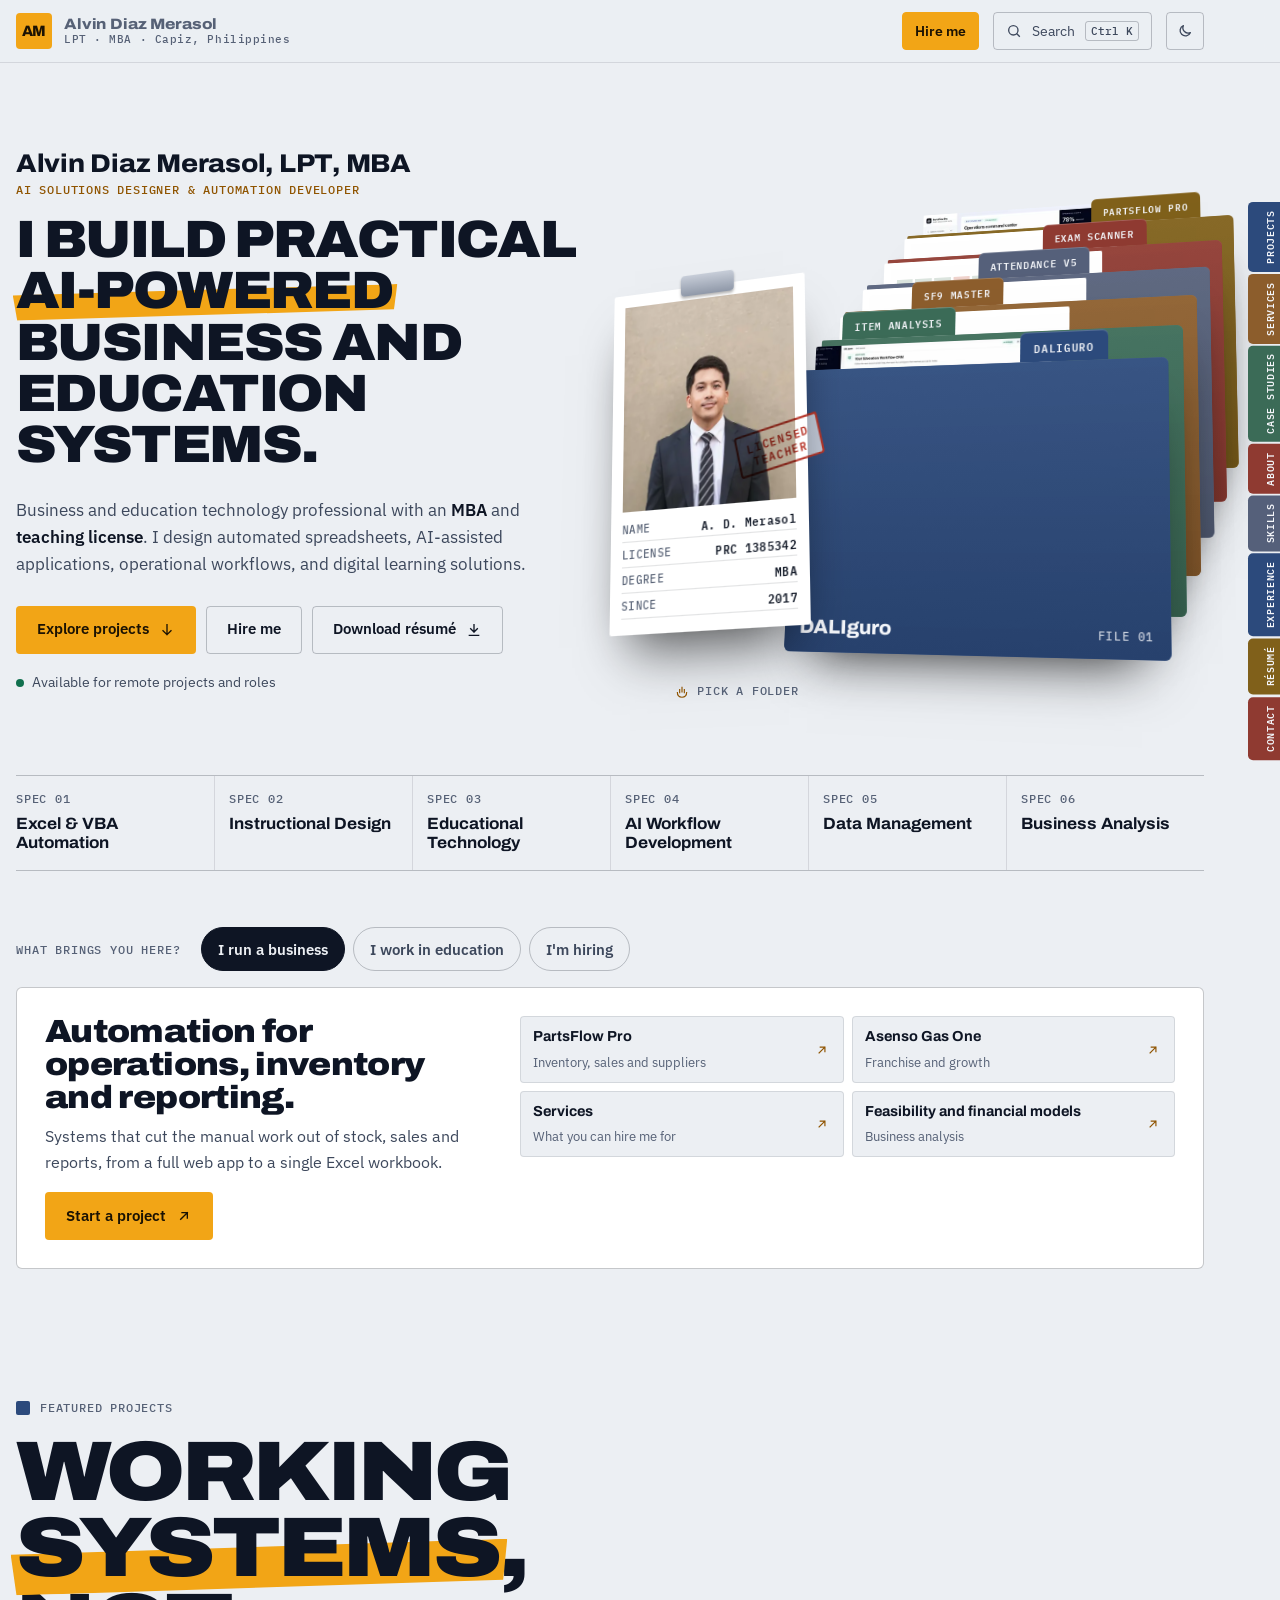
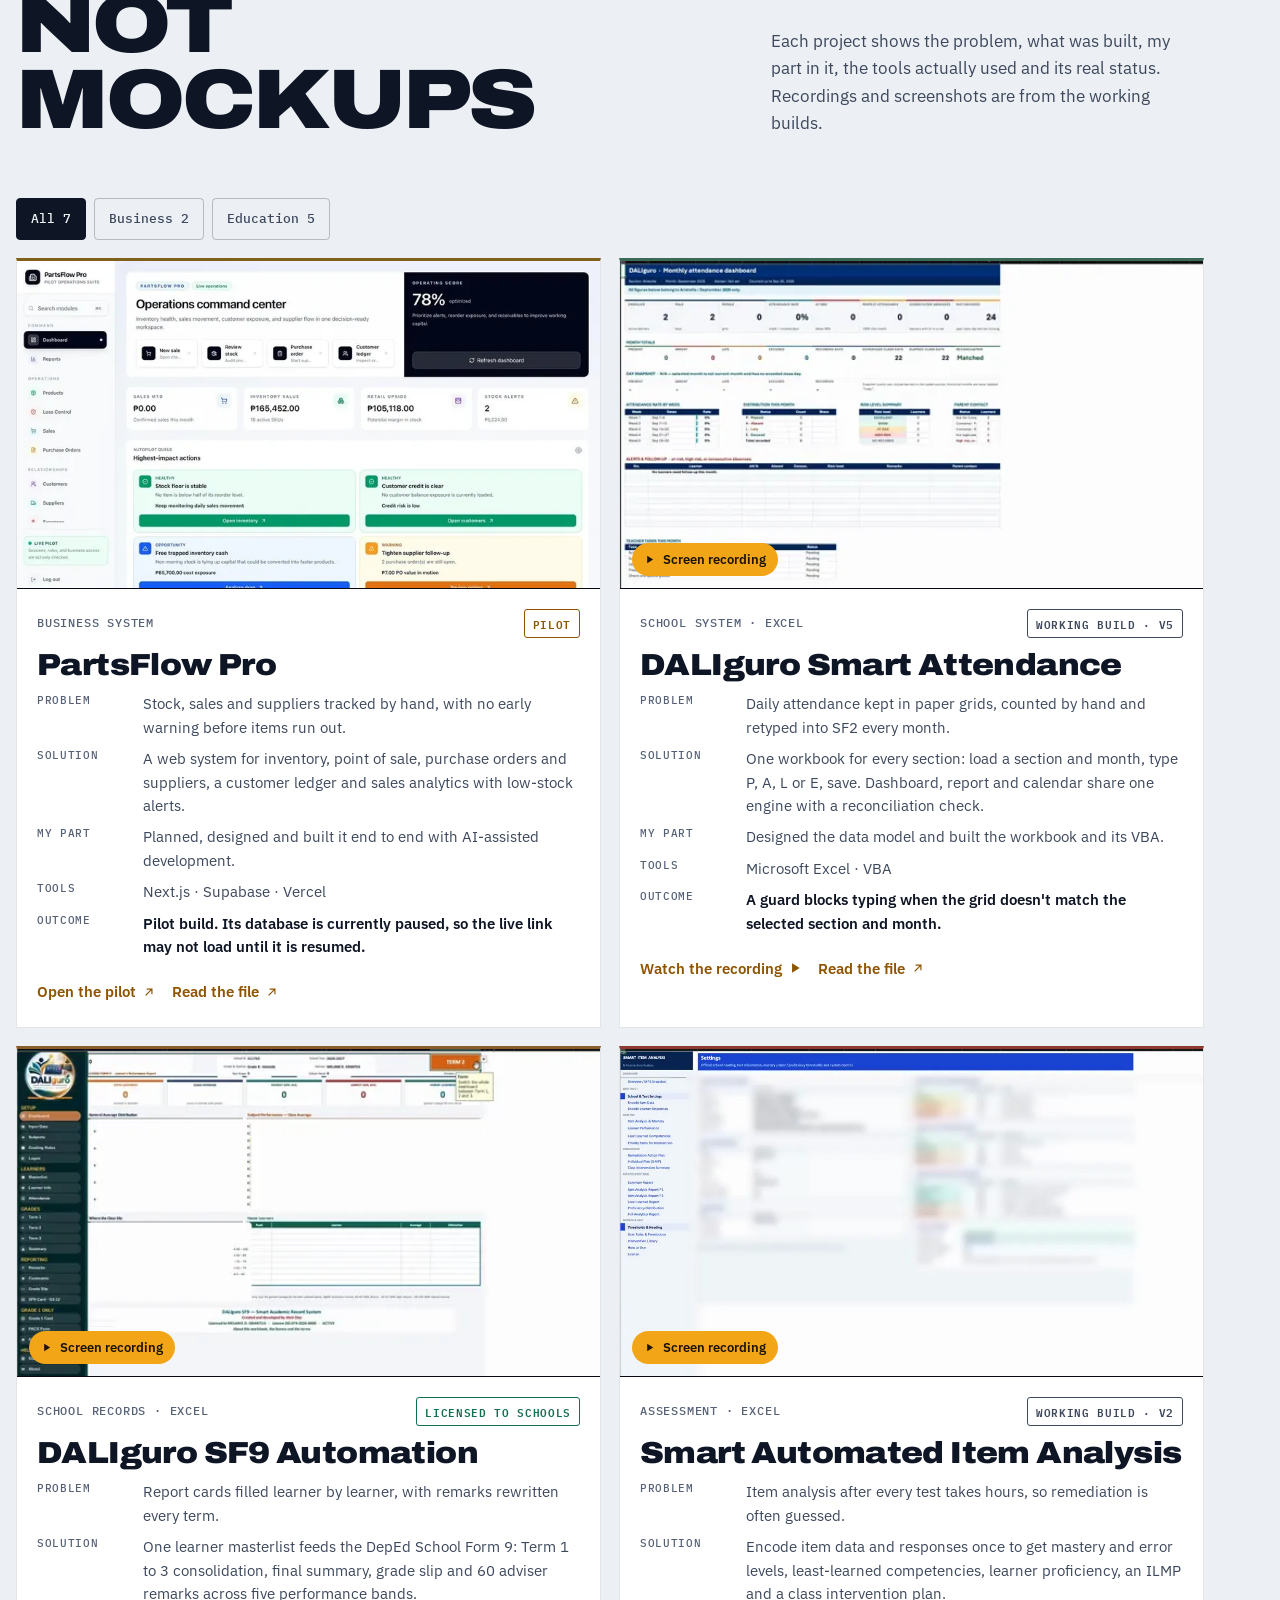
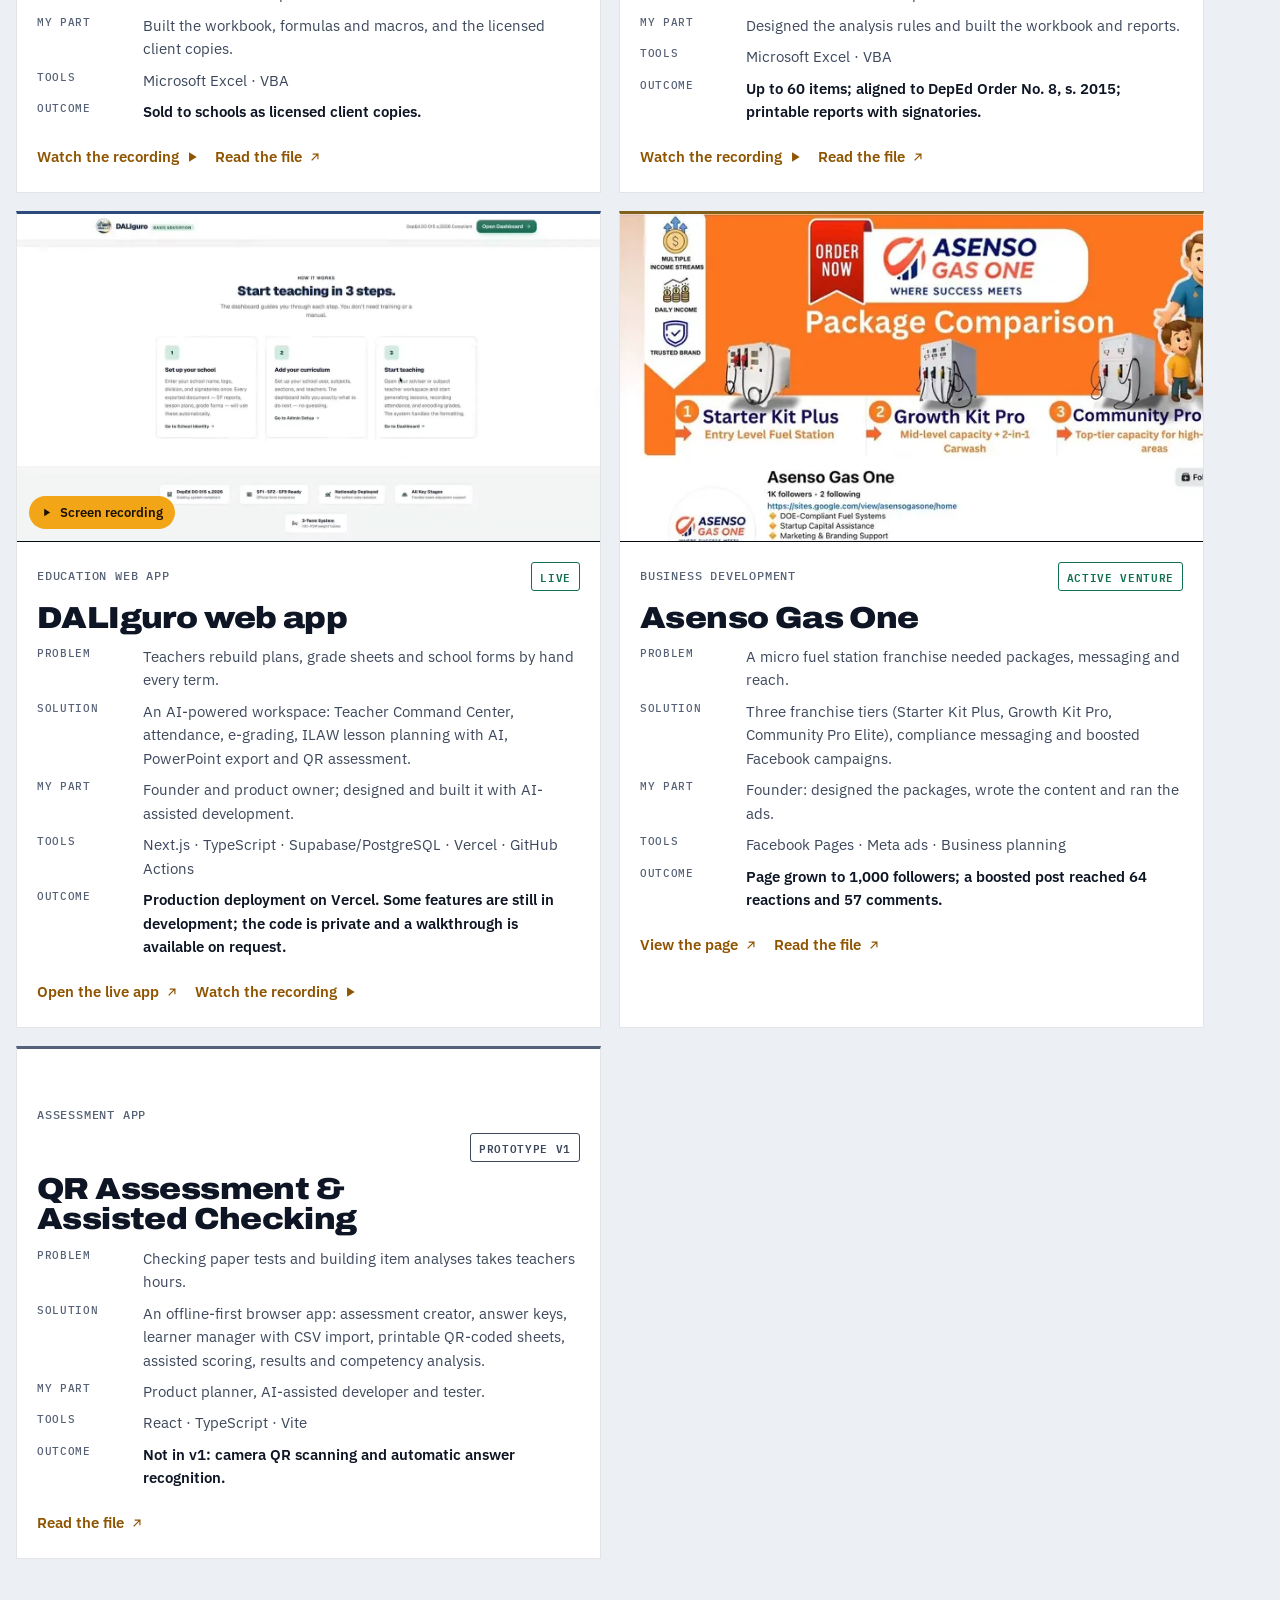
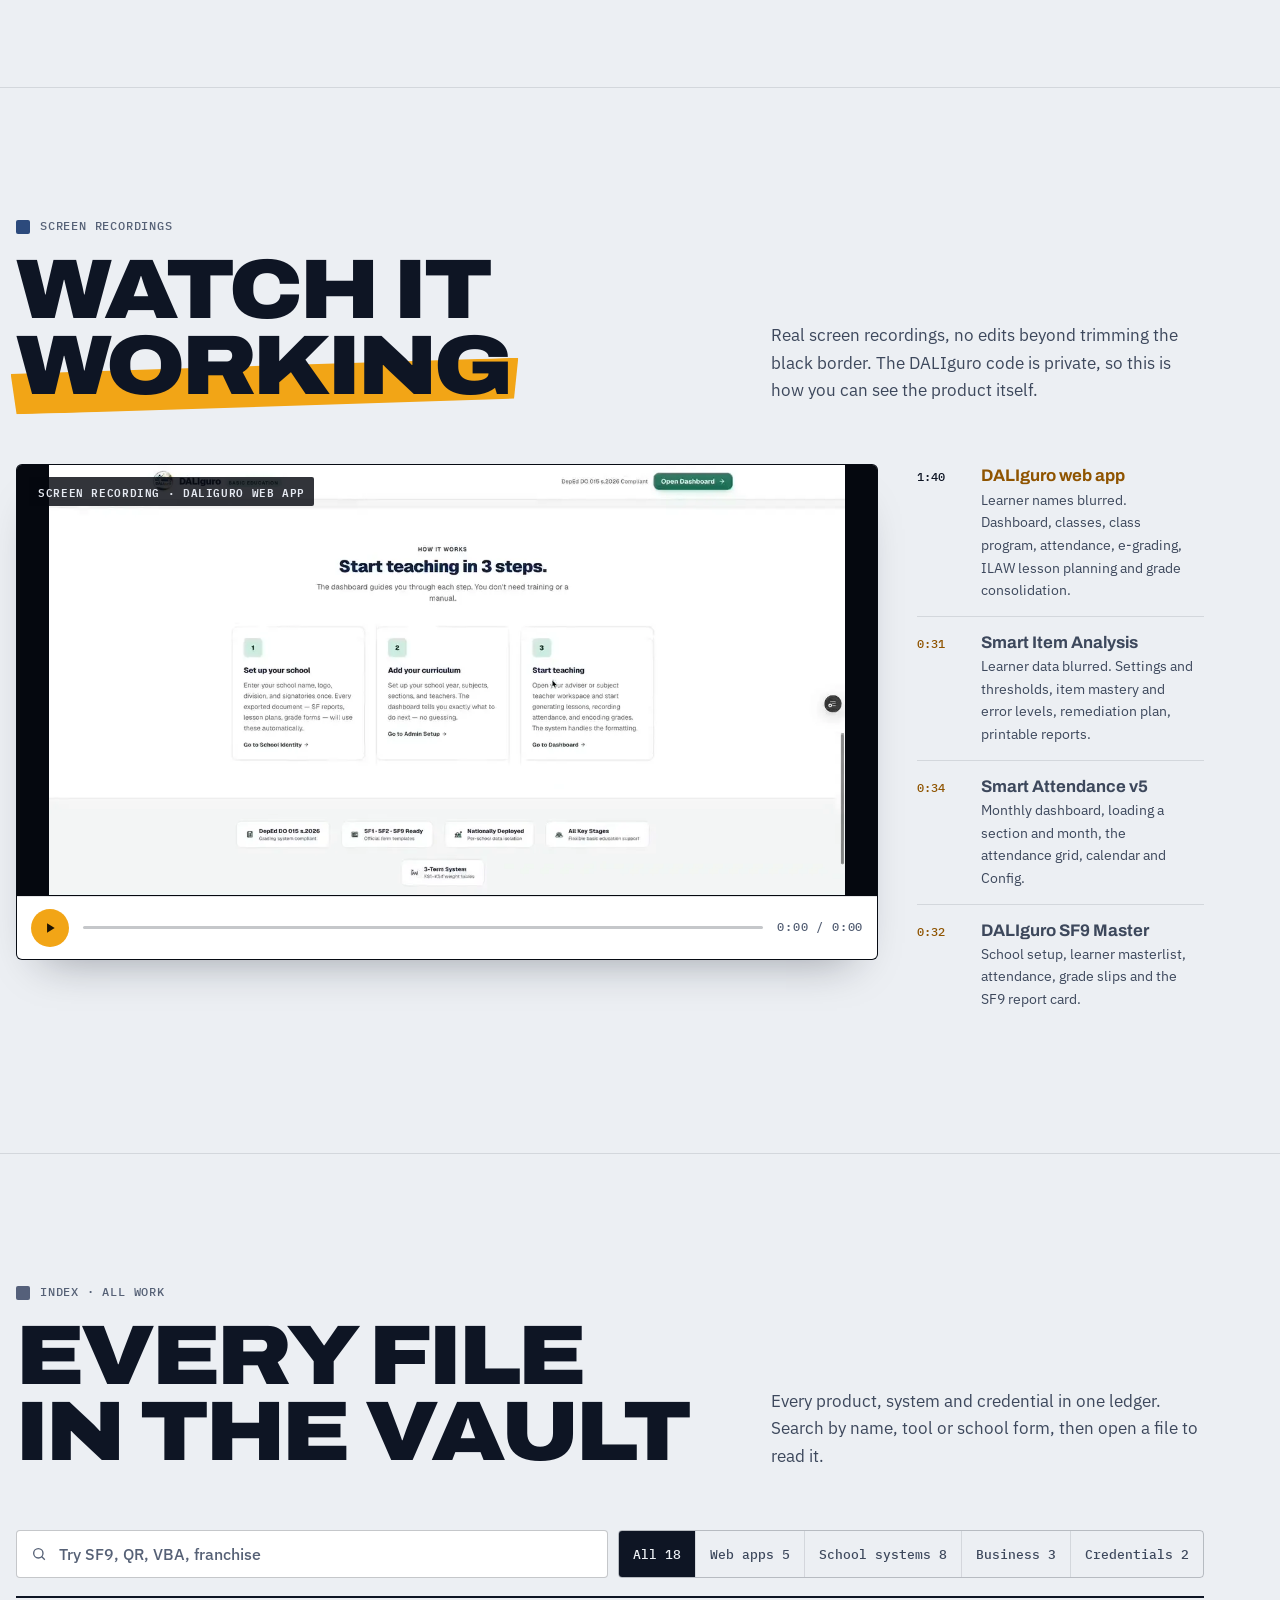
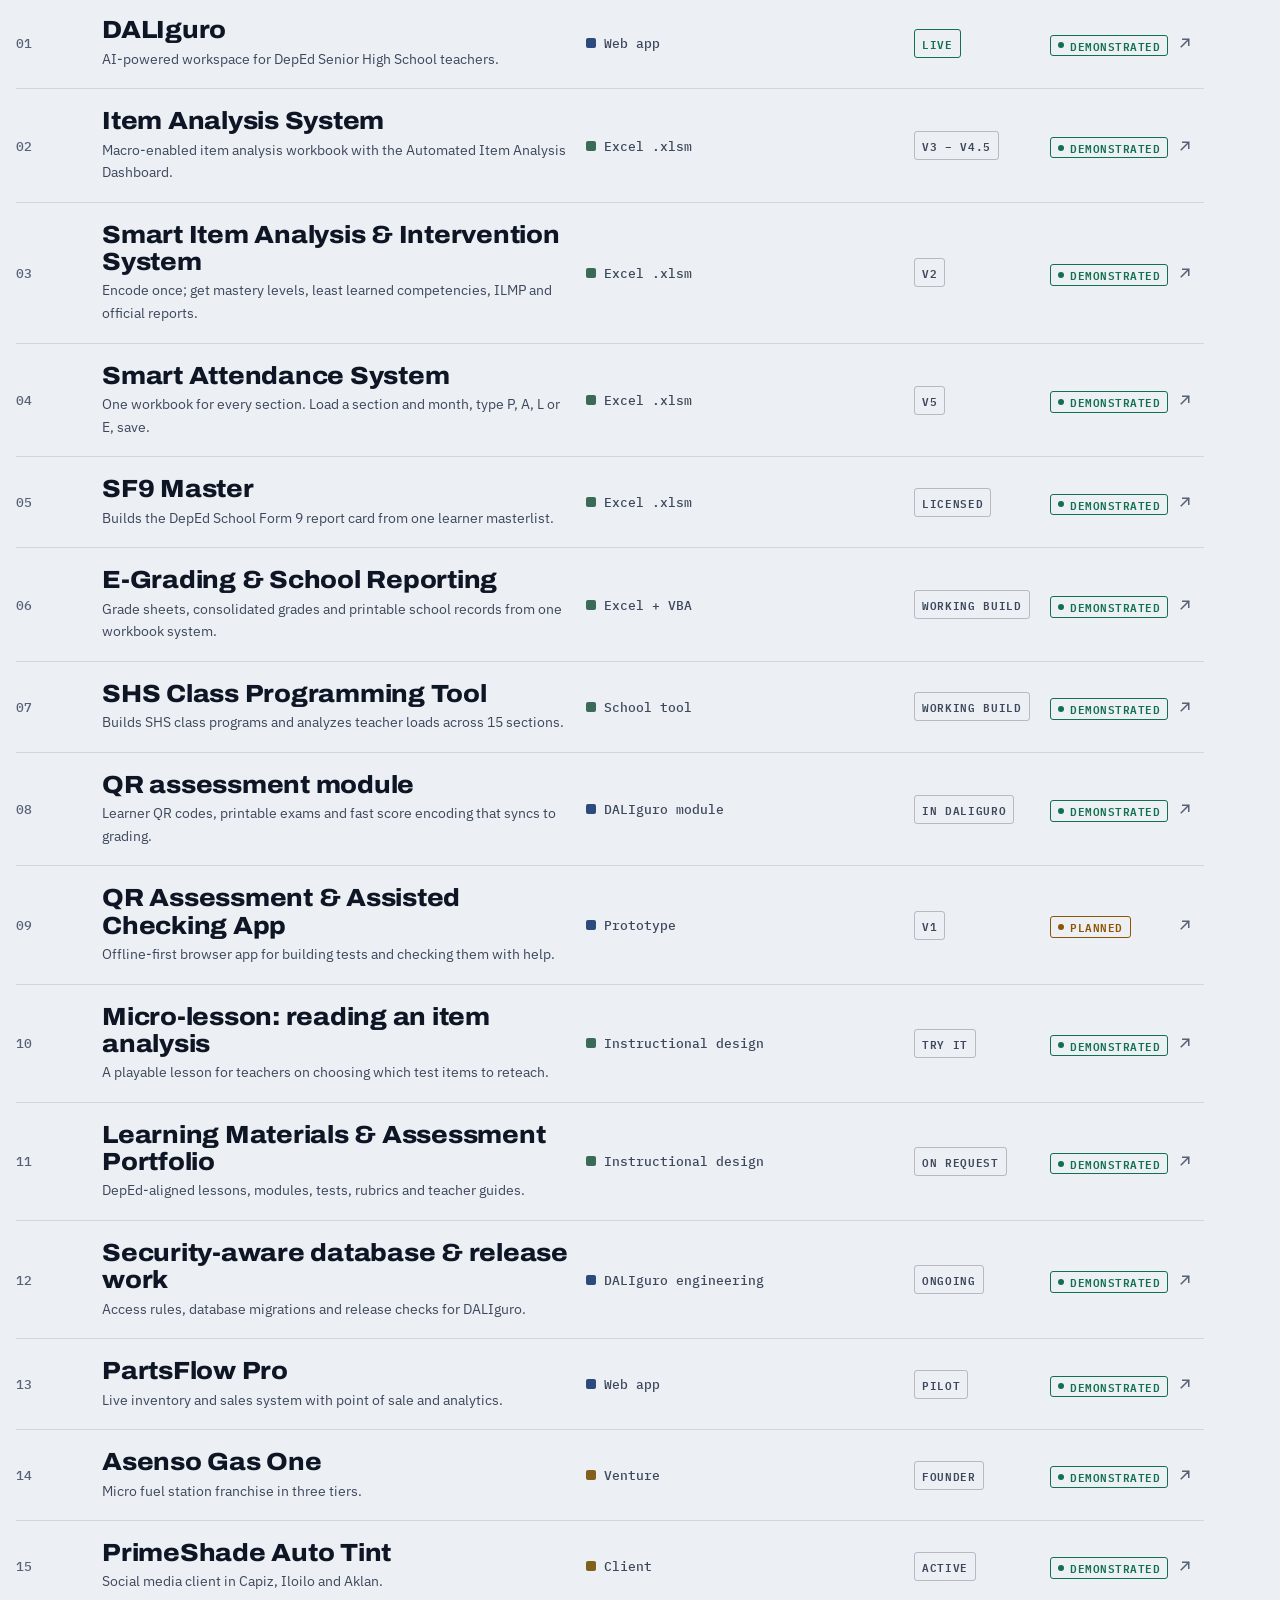
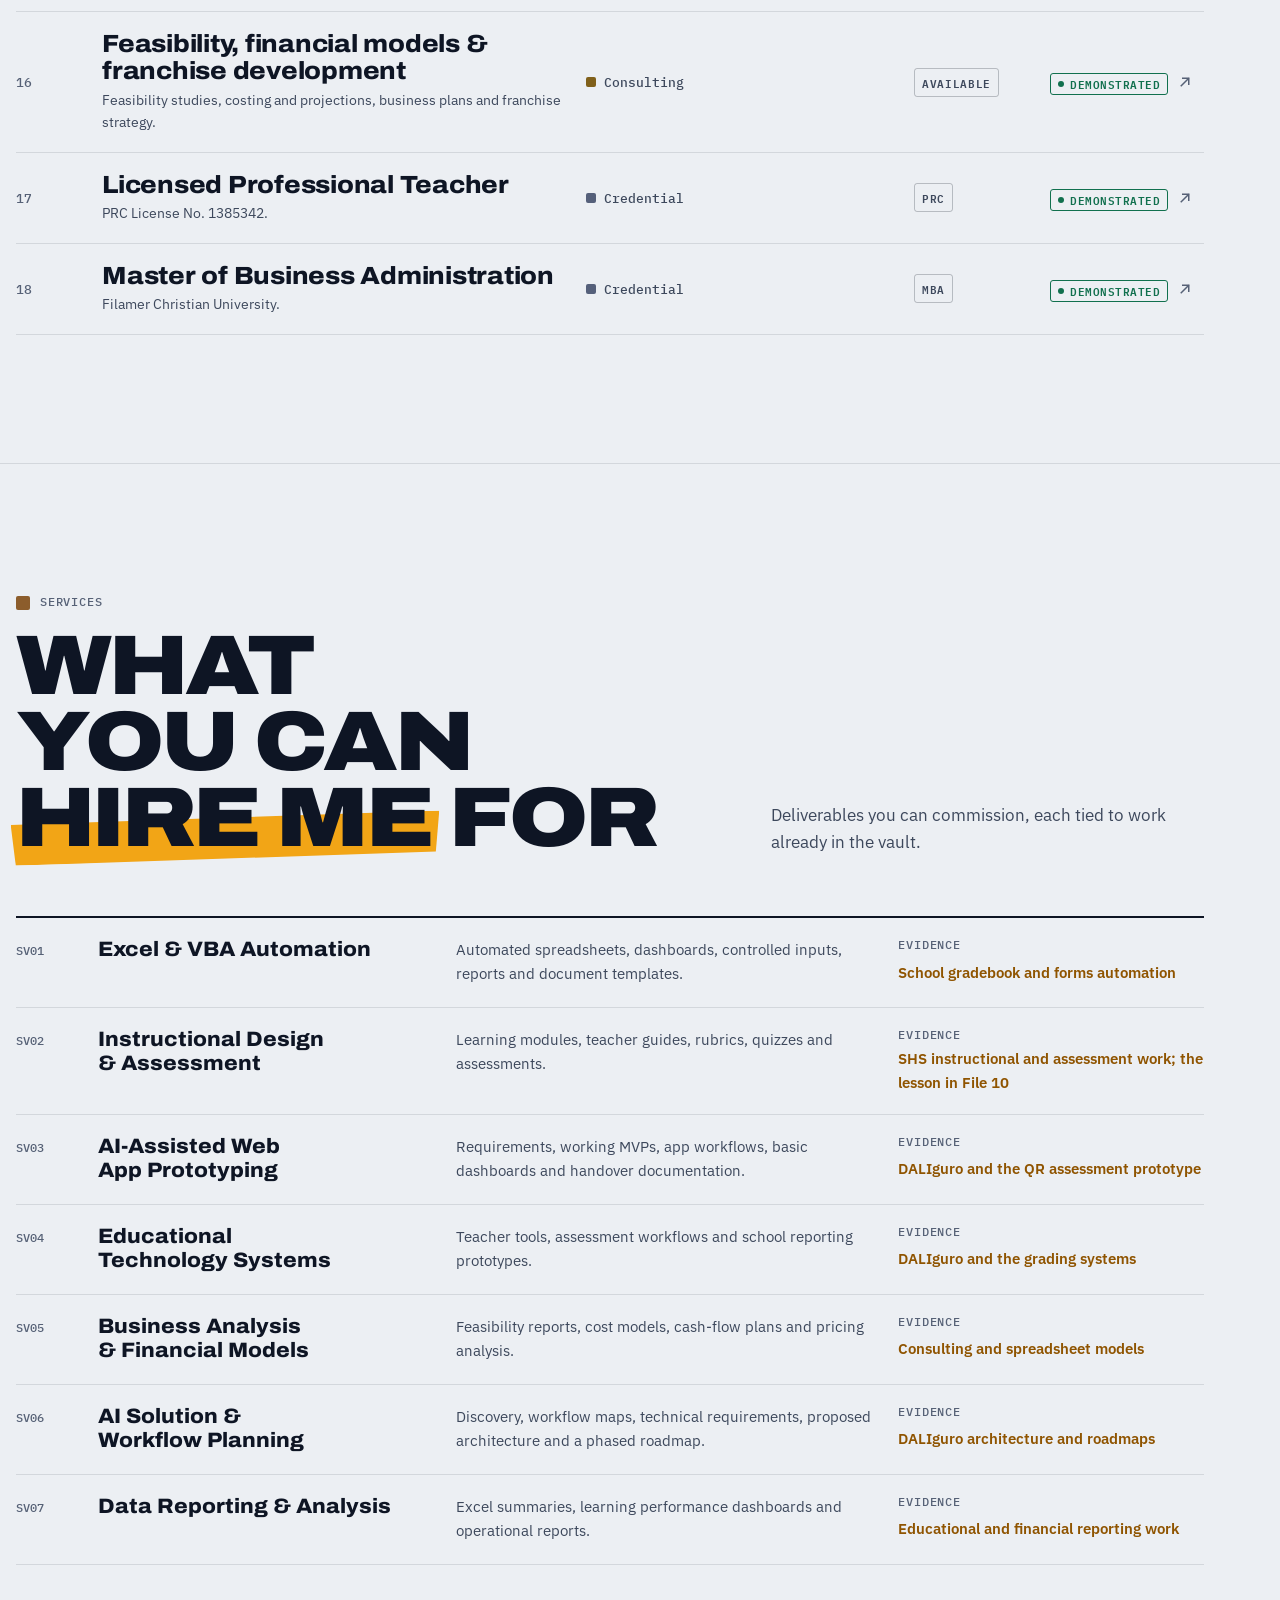
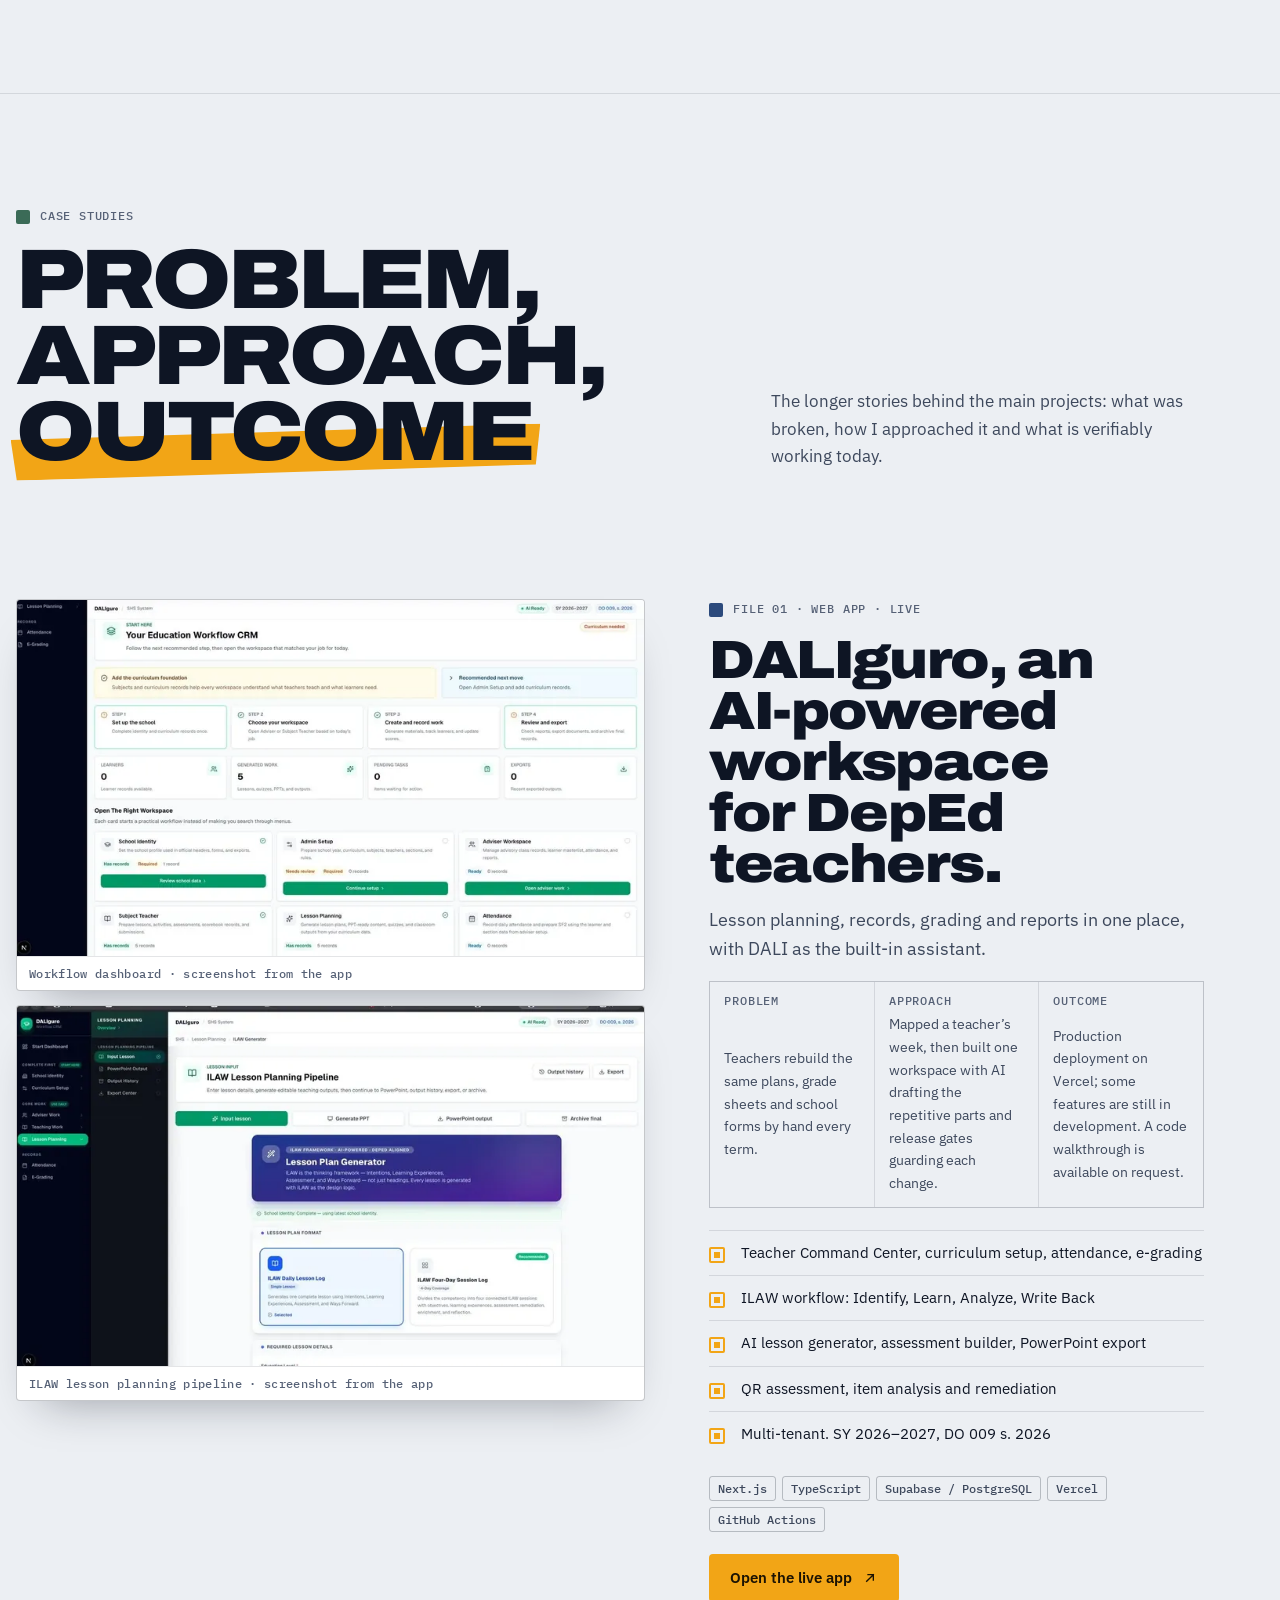
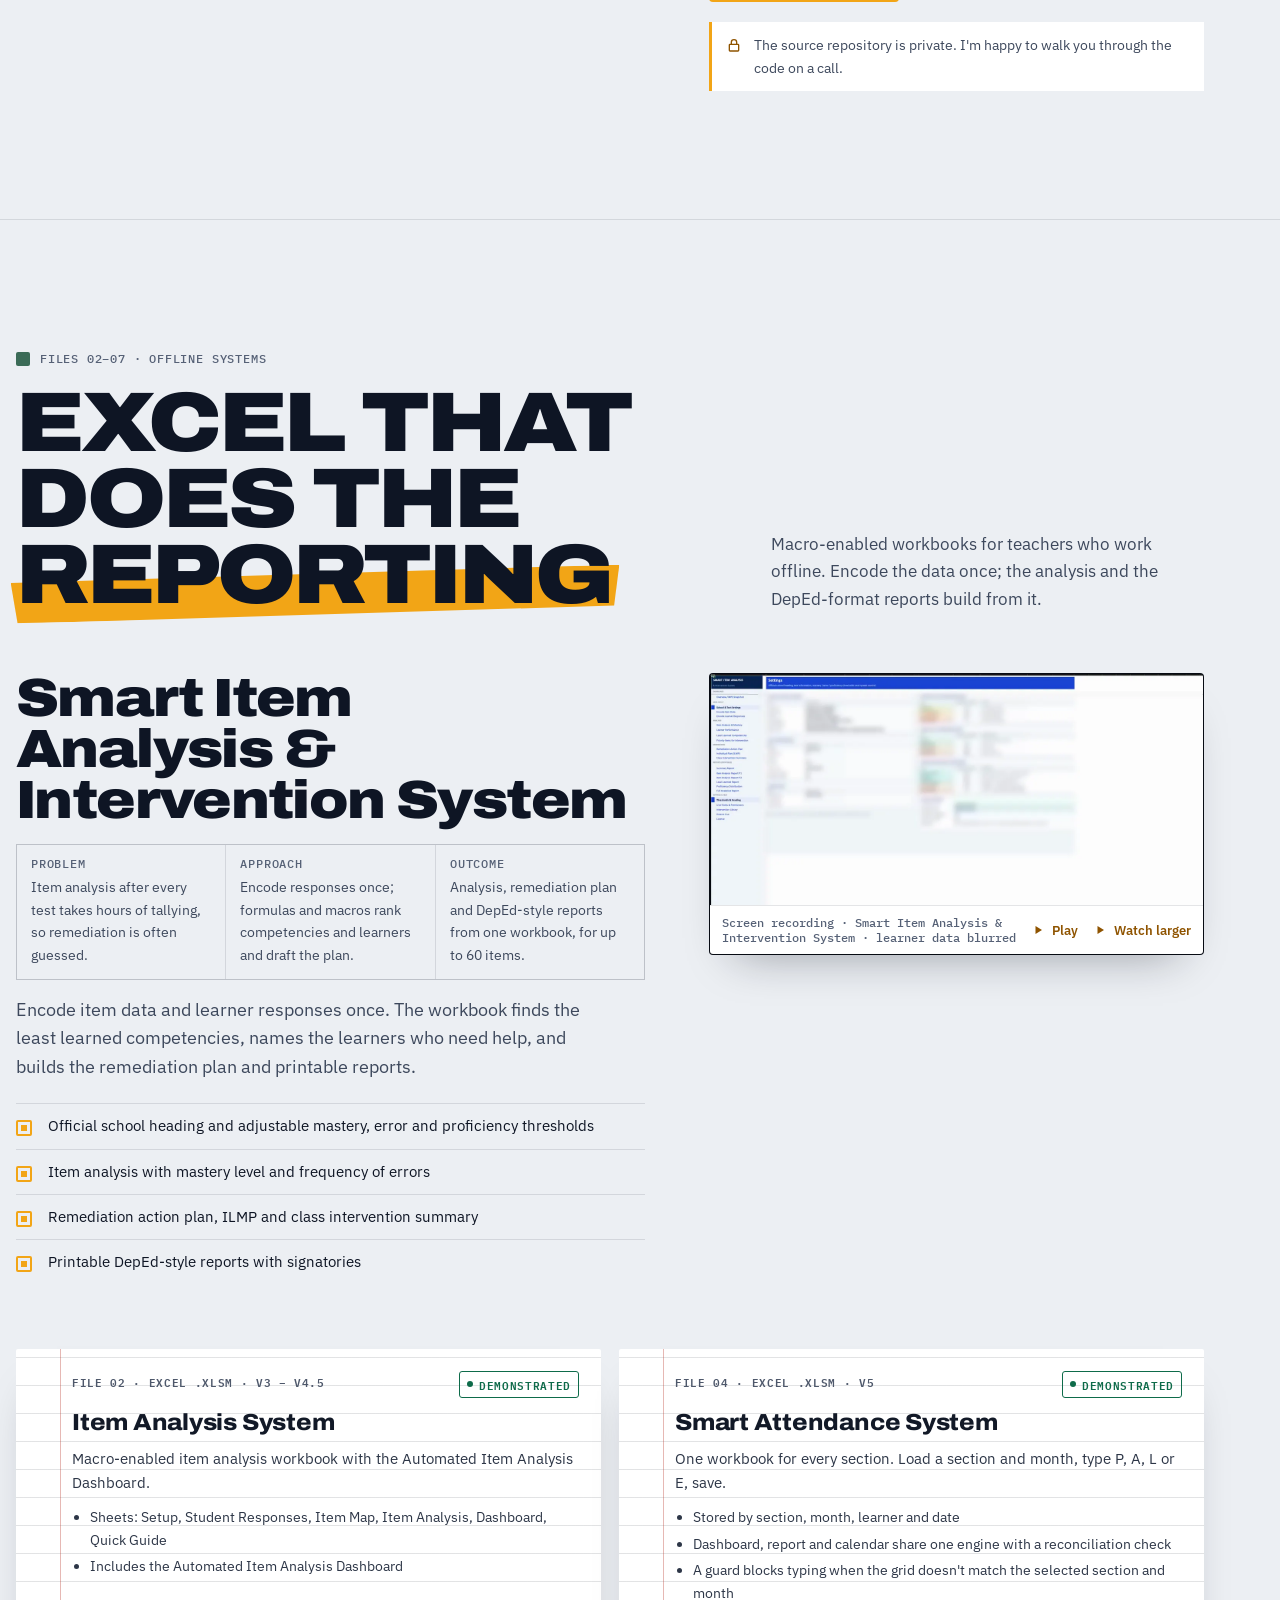
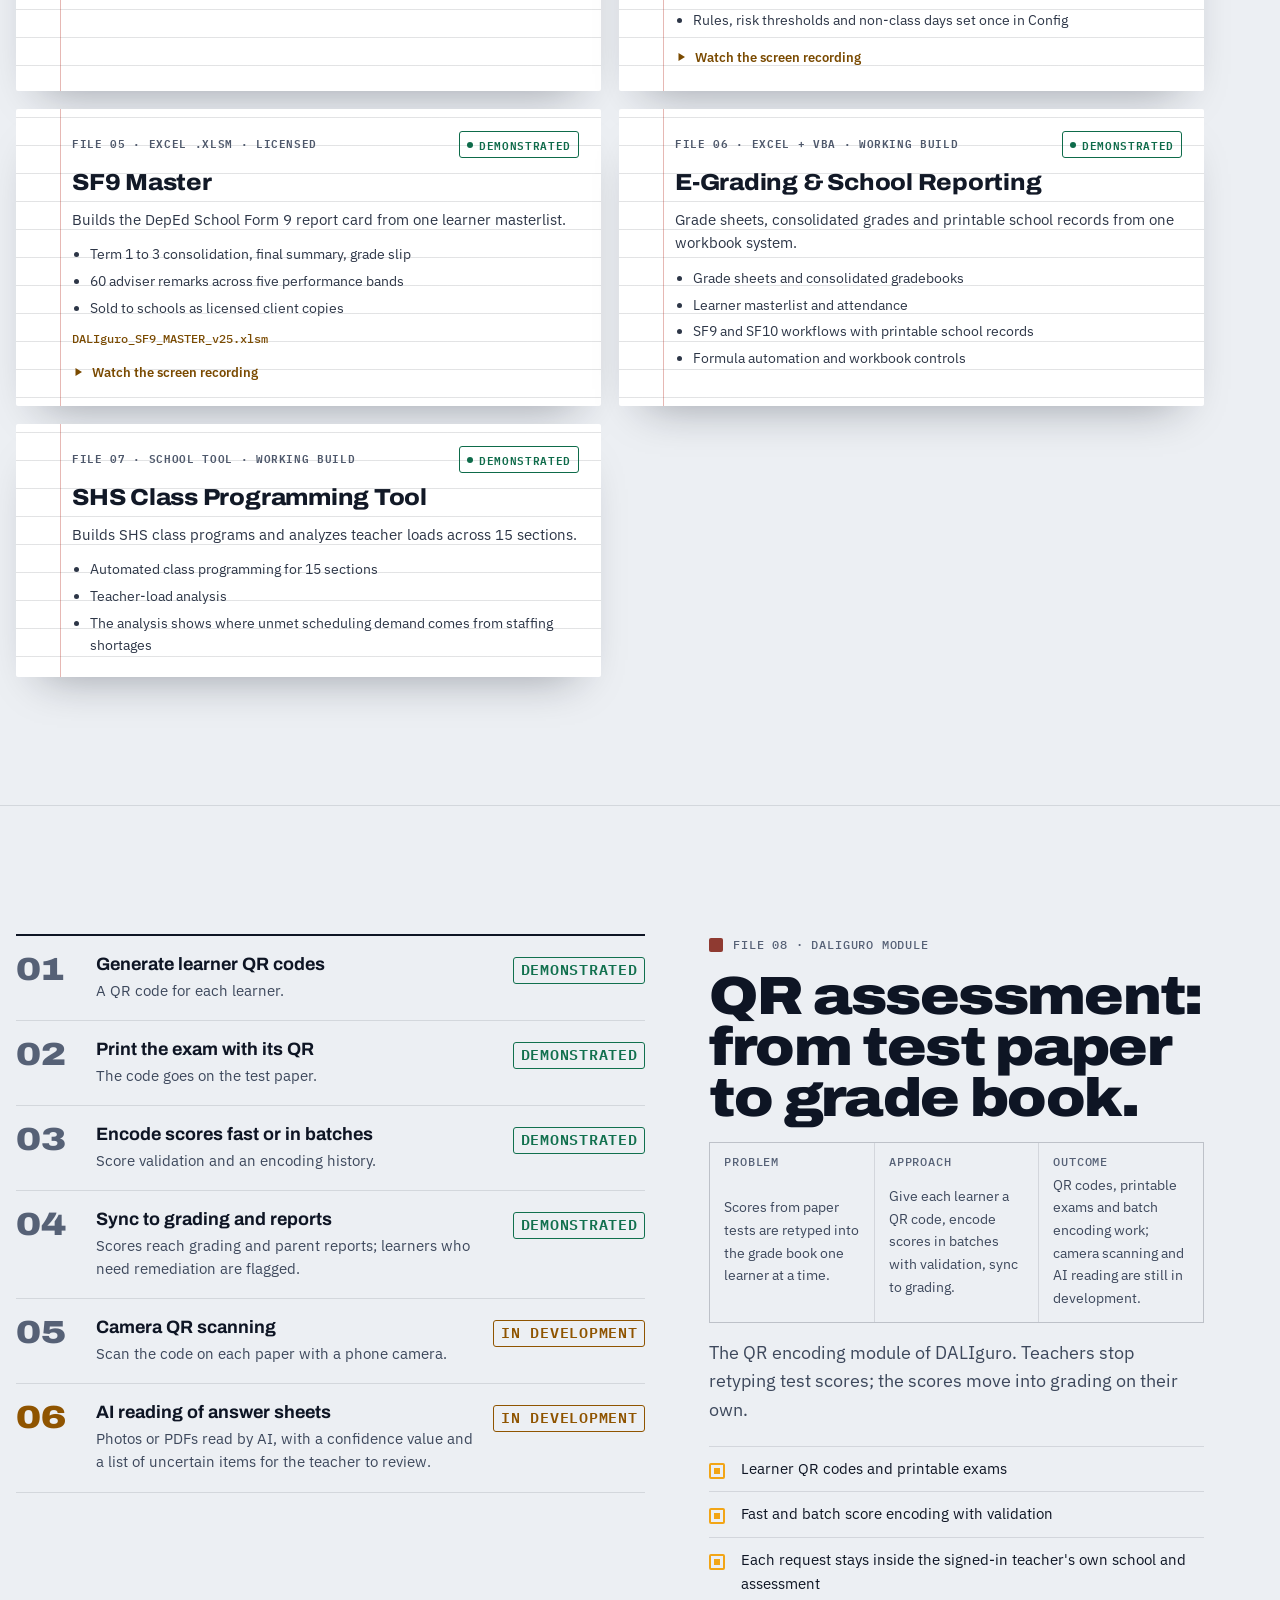
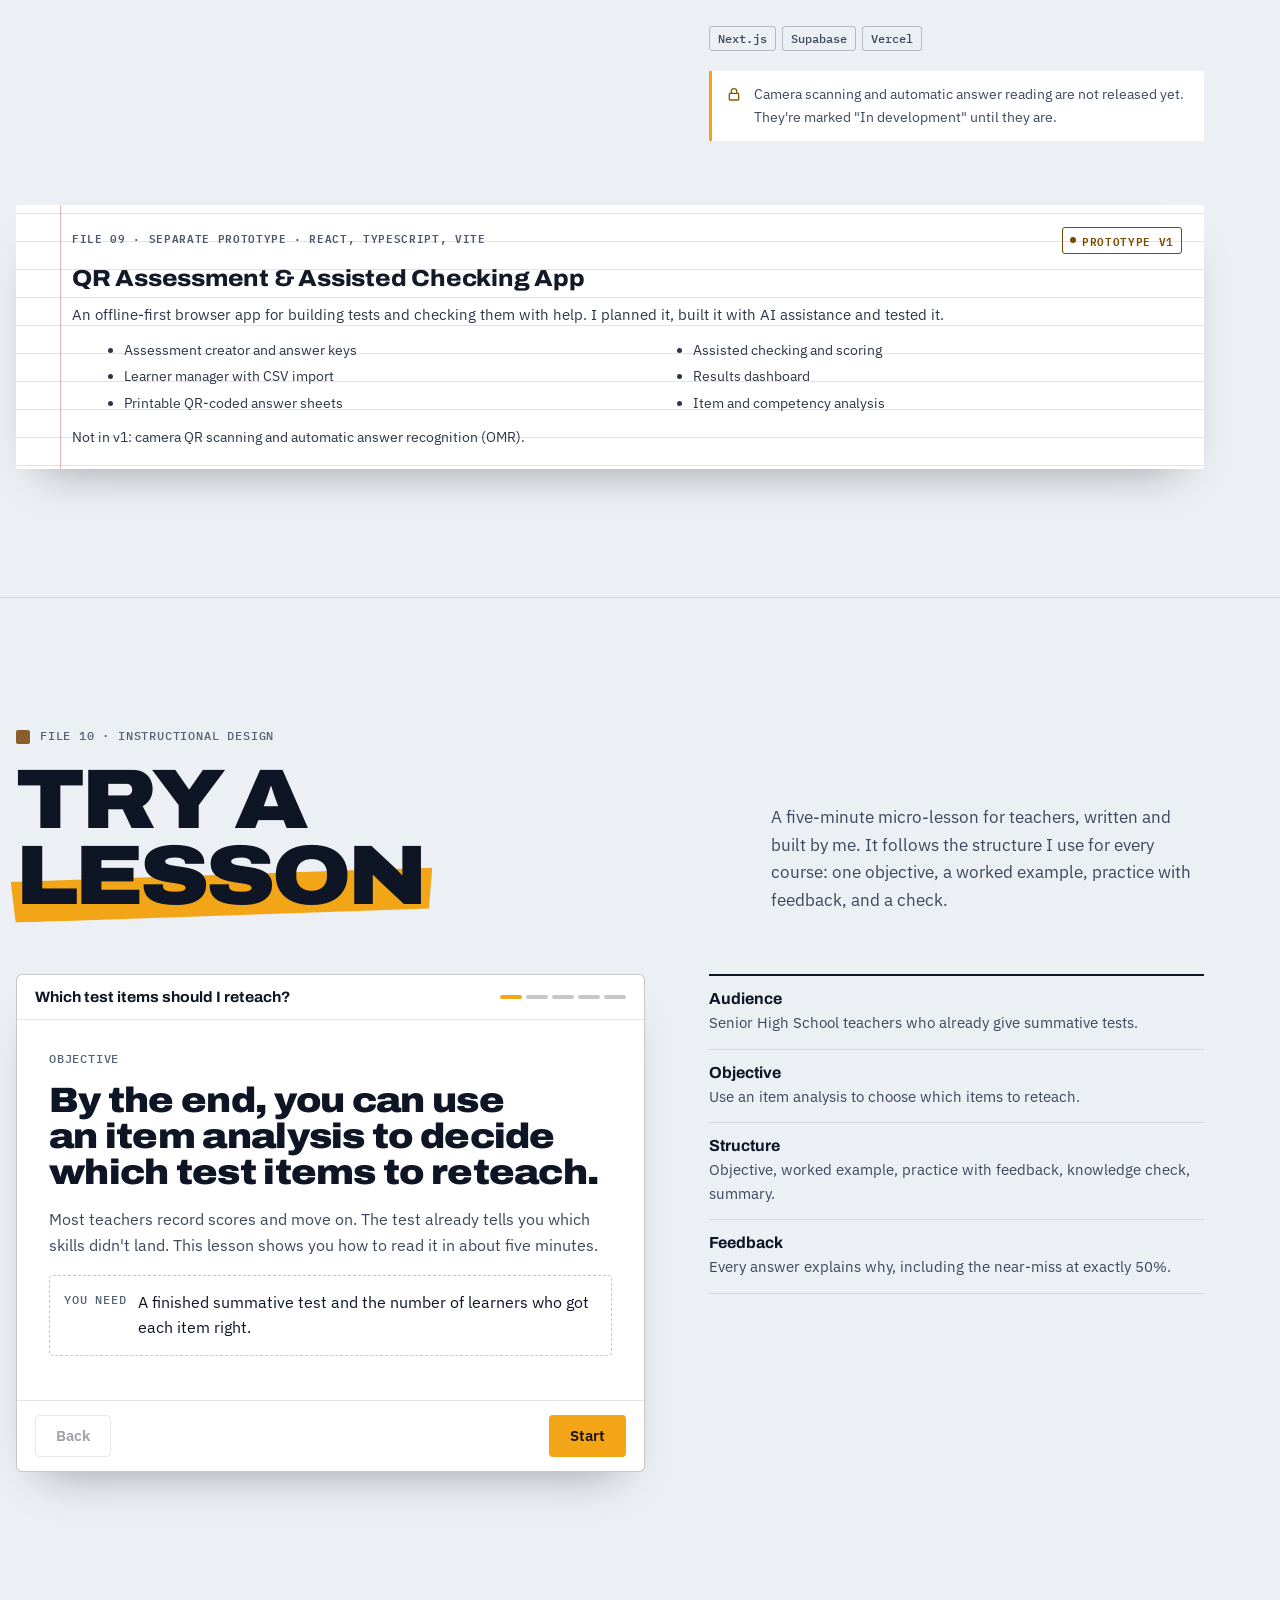
==== commit d883b9ca: "Fix Front-End Checklist audit findings (fonts, reflow, contrast, images, a11y, CSP) - Metric-matched" ====
--- a/index.html
+++ b/index.html
@@ -3,6 +3,9 @@
 <head>
 <meta charset="utf-8">
 <meta name="viewport" content="width=device-width, initial-scale=1, viewport-fit=cover">
+<!-- Security policy. The inline script is allowed by its hash: after editing the script, run  python3 tools/update-csp.py
+     Cloudflare's analytics host is pre-allowed so the snippet in docs/VISITOR-COUNTER.md works once it is pasted in. -->
+<meta http-equiv="Content-Security-Policy" content="default-src 'self'; script-src 'sha256-GIS0LIc5WmP6A+oDgFXFJL3LO1ujWPoEqaybIZSDebY=' https://static.cloudflareinsights.com; style-src 'self' 'unsafe-inline'; img-src 'self'; font-src 'self'; media-src 'self'; connect-src 'self' https://abacus.jasoncameron.dev https://cloudflareinsights.com; object-src 'none'; base-uri 'self'; form-action 'self'; upgrade-insecure-requests">
 <title>Alvin Diaz Merasol — AI-Powered Business and Education Systems</title>
 <meta name="description" content="Alvin Diaz Merasol, LPT, MBA. Practical AI-powered business and education systems: Excel automation, web apps, workflows and learning design.">
 <link rel="canonical" href="https://tep2234.github.io/website/">
@@ -10,6 +13,8 @@
 <link rel="icon" href="assets/img/favicon.svg" type="image/svg+xml">
 <link rel="preload" href="assets/fonts/archivo.woff2" as="font" type="font/woff2" crossorigin>
 <link rel="preload" href="assets/fonts/plex-sans-400.woff2" as="font" type="font/woff2" crossorigin>
+<link rel="preload" href="assets/fonts/plex-sans-500.woff2" as="font" type="font/woff2" crossorigin>
+<link rel="preload" href="assets/fonts/plex-sans-600.woff2" as="font" type="font/woff2" crossorigin>
 <meta property="og:type" content="profile">
 <meta property="og:site_name" content="Alvin Diaz Merasol">
 <meta property="og:title" content="Alvin Diaz Merasol — AI-Powered Business and Education Systems">
@@ -38,6 +43,14 @@
 @font-face{font-family:"IBM Plex Mono";src:url(assets/fonts/plex-mono-400.woff2) format("woff2");font-weight:400;font-display:swap}
 @font-face{font-family:"IBM Plex Mono";src:url(assets/fonts/plex-mono-500.woff2) format("woff2");font-weight:500;font-display:swap}
 @font-face{font-family:"IBM Plex Mono";src:url(assets/fonts/plex-mono-600.woff2) format("woff2");font-weight:600;font-display:swap}
+/* Metric-matched fallbacks: while the web fonts download, text is set in a local font resized to
+   the same advance widths and line metrics, so nothing reflows when the real font swaps in.
+   Values were measured from the woff2 files against Arial / Courier New (see tests/site/acceptance.py). */
+@font-face{font-family:"Plex Sans Fallback";src:local("Arial"),local("ArialMT"),local("Helvetica"),local("Liberation Sans"),local("Roboto");font-weight:400;size-adjust:100.8%;ascent-override:101.6%;descent-override:27.3%;line-gap-override:0%}
+@font-face{font-family:"Plex Sans Fallback";src:local("Arial"),local("ArialMT"),local("Helvetica"),local("Liberation Sans"),local("Roboto");font-weight:500;size-adjust:103%;ascent-override:99.5%;descent-override:26.7%;line-gap-override:0%}
+@font-face{font-family:"Plex Sans Fallback";src:local("Arial Bold"),local("Arial-BoldMT"),local("Helvetica Bold"),local("Liberation Sans Bold"),local("Roboto Bold");font-weight:600 700;size-adjust:96.9%;ascent-override:105.8%;descent-override:28.4%;line-gap-override:0%}
+@font-face{font-family:"Plex Mono Fallback";src:local("Courier New"),local("CourierNewPSMT"),local("Liberation Mono");font-weight:400 600;size-adjust:100%;ascent-override:102.5%;descent-override:27.5%;line-gap-override:0%}
+@font-face{font-family:"Archivo Fallback";src:local("Arial Bold"),local("Arial-BoldMT"),local("Helvetica Bold"),local("Liberation Sans Bold"),local("Roboto Bold");font-weight:700 900;size-adjust:111%;ascent-override:79%;descent-override:19%;line-gap-override:0%}
 
 /* Layout: a teacher's filing cabinet. Index tabs stick out of the right edge; every section is a file.
    Hero = a fanned stack of 3D folders (the vault). Work is listed in a ledger, read on paper case sheets. */
@@ -48,9 +61,9 @@
   --amber:#F2A516; --amber-text:#F6B93B; --on-amber:#1B1203; --stamp:#E0533F; --green:#43C08F;
   --f1:#2C4A7C; --f2:#3B6B57; --f3:#8C5D2C; --f4:#55607A; --f5:#8F3A31; --f6:#80601A;
   --sh:0 1px 0 rgba(255,255,255,.04) inset,0 24px 48px -24px rgba(0,0,0,.75);
-  --display:"Archivo","Arial Narrow",system-ui,sans-serif;
-  --body:"IBM Plex Sans",system-ui,-apple-system,"Segoe UI",sans-serif;
-  --mono:"IBM Plex Mono",ui-monospace,Menlo,Consolas,monospace;
+  --display:"Archivo","Archivo Fallback","Arial Narrow",system-ui,sans-serif;
+  --body:"IBM Plex Sans","Plex Sans Fallback",system-ui,-apple-system,"Segoe UI",sans-serif;
+  --mono:"IBM Plex Mono","Plex Mono Fallback",ui-monospace,Menlo,Consolas,monospace;
   --ease-out:cubic-bezier(.23,1,.32,1); --ease-io:cubic-bezier(.77,0,.175,1); --ease-drawer:cubic-bezier(.32,.72,0,1);
   color-scheme:dark;
 }
@@ -106,6 +119,10 @@
 .tbtn:active{transform:scale(.97)}
 .tbtn svg{width:16px;height:16px;flex:none}
 .tbtn kbd{font:500 11px var(--mono);padding:2px 5px;border:1px solid var(--rule-2);border-radius:3px}
+/* shortcut hint is generated content, so it is not part of the button's text or accessible name */
+#kbd::after{content:attr(data-k)}
+/* visually hidden, still read by screen readers */
+.vh{position:absolute!important;width:1px;height:1px;margin:-1px;padding:0;overflow:hidden;clip:rect(0 0 0 0);white-space:nowrap;border:0}
 .tbtn.sq{width:38px;padding:0;justify-content:center}
 
 /* index tabs on the right edge */
@@ -164,6 +181,10 @@
 .stampmark{position:absolute;right:-14px;bottom:44%;transform:rotate(-12deg);border:2.5px solid var(--stamp);color:var(--stamp);padding:5px 9px;font:700 11px/1.15 var(--mono);letter-spacing:.08em;text-transform:uppercase;text-align:center;border-radius:3px;background:color-mix(in srgb,var(--paper) 70%,transparent);mix-blend-mode:multiply}
 .cab-hint{position:absolute;left:0;bottom:4px;display:flex;gap:8px;align-items:center}
 .cab-hint svg{width:14px;height:14px;color:var(--amber-text)}
+/* stamps always sit on paper, so use the darker red in both themes (dark-theme red was 3.2:1 on paper) */
+.stampmark{--stamp:#B7362A}
+/* below 1060px the ID card overhangs the cabinet's bottom edge; keep the hint in the empty top-left corner */
+@media (max-width:1060px){.cab-hint{top:2px;bottom:auto}}
 
 /* specializations form row */
 .spec{margin-top:clamp(40px,6vw,72px);border-top:1px solid var(--rule-2);border-bottom:1px solid var(--rule-2);display:grid;grid-template-columns:repeat(6,minmax(0,1fr))}
@@ -197,6 +218,7 @@
 .inline-vid video{width:100%;aspect-ratio:1920/902;object-fit:contain;background:#05080F}
 .inline-vid figcaption{display:flex;justify-content:space-between;gap:10px;align-items:center;padding:9px 12px;font:500 11.5px var(--mono);color:var(--fg-3);border-top:1px solid var(--rule);background:var(--sheet)}
 .watch-btn{display:inline-flex;align-items:center;gap:8px;font:600 13px var(--body);color:var(--amber-text)}
+.vbtns{display:inline-flex;gap:16px;flex:none}
 .watch-btn svg{width:12px;height:12px}
 .reel-bar{display:flex;align-items:center;gap:14px;padding:12px 14px;background:var(--sheet);border-top:1px solid var(--rule)}
 .play{display:inline-flex;align-items:center;justify-content:center;width:38px;height:38px;border-radius:50%;background:var(--amber);color:var(--on-amber);flex:none;transition:transform 140ms var(--ease-out)}
@@ -234,9 +256,9 @@
 .lrow .st.live{border-color:var(--green);color:var(--green)}
 .lrow .go{width:18px;height:18px;color:var(--fg-3);transition:transform 160ms var(--ease-out)}
 .lempty{padding:28px 0;color:var(--fg-2);border-bottom:1px solid var(--rule)}
-.peek{position:fixed;left:0;top:0;z-index:65;width:300px;pointer-events:none;border:1px solid var(--rule-2);background:var(--paper);padding:6px;box-shadow:0 30px 50px -20px rgba(0,0,0,.6);opacity:0;transition:opacity 160ms ease;will-change:transform}
+.peek{position:fixed;left:0;top:0;z-index:65;width:300px;pointer-events:none;border:1px solid var(--rule-2);background:var(--paper);padding:6px;box-shadow:0 30px 50px -20px rgba(0,0,0,.6);opacity:0;transition:opacity 160ms ease}
 .peek.on{opacity:1}
-.peek img{width:100%;aspect-ratio:16/10;object-fit:cover;object-position:top left}
+.peek img{width:100%;height:auto;aspect-ratio:16/10;object-fit:cover;object-position:top left}
 
 /* bands */
 .band{display:grid;grid-template-columns:minmax(0,1.12fr) minmax(0,.88fr);gap:clamp(28px,5vw,72px);align-items:start}
@@ -573,7 +595,7 @@
 .pfoot{display:flex;gap:16px;padding:9px 14px;border-top:1px solid var(--rule)}
 
 /* cursor: a ring that becomes a label over things you can open */
-.cur{position:fixed;left:0;top:0;z-index:120;pointer-events:none;will-change:transform;opacity:0;transition:opacity 160ms ease}
+.cur{position:fixed;left:0;top:0;z-index:120;pointer-events:none;opacity:0;transition:opacity 160ms ease}
 .cur .ring{position:absolute;left:-15px;top:-15px;width:30px;height:30px;border:1.5px solid var(--amber);border-radius:50%;transition:transform 200ms var(--ease-out),opacity 160ms ease}
 .cur .word{position:absolute;left:14px;top:14px;padding:4px 8px;background:var(--amber);color:var(--on-amber);font:600 11px var(--mono);letter-spacing:.06em;text-transform:uppercase;border-radius:2px;white-space:nowrap;opacity:0;transform:translateY(4px) scale(.96);transition:opacity 140ms ease,transform 180ms var(--ease-out)}
 .cur.label .ring{transform:scale(.45)}
@@ -825,6 +847,8 @@
 .hero-grid > div:first-child{min-width:0;position:relative;z-index:2}
 @media (max-width:760px){.mono-mark .badge{display:grid}.headline{font-size:clamp(1.95rem,9.2vw,3rem)}}
 .mono-mark .badge{display:grid;font:800 15px/1 var(--display);color:var(--on-amber);letter-spacing:-.02em}
+/* initials are generated content so the link's name comes from its aria-label alone */
+.mono-mark .badge::after{content:attr(data-t)}
 
 .sr{position:absolute;width:1px;height:1px;overflow:hidden;clip:rect(0 0 0 0);white-space:nowrap}
 .budget{display:grid;gap:6px;font:600 13px var(--body);color:#2D3647}
@@ -860,15 +884,15 @@
 </svg>
 
 <div class="cur" id="cur" aria-hidden="true"><span class="ring"></span><span class="word" id="curWord">Open</span></div>
-<div class="peek" id="peek" aria-hidden="true"><img id="peekImg" alt=""></div>
+<div class="peek" id="peek" aria-hidden="true"><img id="peekImg" alt="" width="300" height="188"></div>
 
 <a class="skip" href="#projects">Skip to projects</a>
 <header class="bar wrap">
   <div class="inner">
-    <a class="mono-mark" href="#top" aria-label="Alvin Diaz Merasol, back to top"><span class="badge" aria-hidden="true">AM</span><span><b>Alvin Diaz Merasol</b><span>LPT · MBA · Capiz, Philippines</span></span></a>
+    <a class="mono-mark" href="#top" aria-label="Alvin Diaz Merasol, LPT · MBA · Capiz, Philippines. Back to top"><span class="badge" aria-hidden="true" data-t="AM"></span><span><b>Alvin Diaz Merasol</b> <span>LPT · MBA · Capiz, Philippines</span></span></a>
     <span class="grow"></span>
     <a class="tbtn hire" href="#contact" data-client="">Hire me</a>
-    <button class="tbtn search" type="button" data-pal aria-label="Search the portfolio"><svg aria-hidden="true"><use href="#i-search"/></svg><span class="wide-only">Search</span><kbd class="wide-only" id="kbd">Ctrl K</kbd></button>
+    <button class="tbtn search" type="button" data-pal aria-label="Search the portfolio"><svg aria-hidden="true"><use href="#i-search"/></svg><span class="wide-only">Search</span><kbd class="wide-only" id="kbd" aria-hidden="true" data-k="Ctrl K"></kbd></button>
     <button class="tbtn sq" type="button" id="themeBtn" aria-label="Switch theme"><svg aria-hidden="true"><use href="#i-sun"/></svg></button>
   </div>
 </header>
@@ -990,8 +1014,8 @@
   <section class="sec wrap" id="daliguro" data-sec="cases" aria-labelledby="dg-title">
     <div class="inner band">
       <div class="media">
-        <figure class="shot"><img src="assets/img/daliguro-dashboard.webp" width="1200" height="683" alt="DALIguro education workflow dashboard" loading="lazy"><figcaption>Workflow dashboard · screenshot from the app</figcaption></figure>
-        <figure class="shot"><img src="assets/img/daliguro-ilaw.webp" width="1200" height="688" alt="DALIguro ILAW lesson planning pipeline" loading="lazy"><figcaption>ILAW lesson planning pipeline · screenshot from the app</figcaption></figure>
+        <figure class="shot"><img src="assets/img/daliguro-dashboard.webp" srcset="assets/img/daliguro-dashboard-400.webp 400w, assets/img/daliguro-dashboard-800.webp 800w, assets/img/daliguro-dashboard.webp 1200w" sizes="(max-width:760px) calc(100vw - 32px), 690px" width="1200" height="683" alt="DALIguro education workflow dashboard" loading="lazy"><figcaption>Workflow dashboard · screenshot from the app</figcaption></figure>
+        <figure class="shot"><img src="assets/img/daliguro-ilaw.webp" srcset="assets/img/daliguro-ilaw-400.webp 400w, assets/img/daliguro-ilaw-800.webp 800w, assets/img/daliguro-ilaw.webp 1200w" sizes="(max-width:760px) calc(100vw - 32px), 690px" width="1200" height="688" alt="DALIguro ILAW lesson planning pipeline" loading="lazy"><figcaption>ILAW lesson planning pipeline · screenshot from the app</figcaption></figure>
       </div>
       <div class="copy">
         <div class="fno lbl"><i style="--tc:var(--f1)"></i>File 01 · Web app · Live</div>
@@ -1023,7 +1047,7 @@
         <div class="media">
           <figure class="inline-vid" style="margin:0">
             <video id="ivid" src="assets/media/item-analysis.mp4" poster="assets/media/item-analysis-poster.webp" muted loop playsinline preload="none" aria-label="Screen recording of the Smart Item Analysis and Intervention System workbook"></video>
-            <figcaption><span>Screen recording · Smart Item Analysis &amp; Intervention System · learner data blurred</span><button class="watch-btn" type="button" data-play="item-analysis"><svg aria-hidden="true"><use href="#i-play"/></svg>Watch larger</button></figcaption>
+            <figcaption><span>Screen recording · Smart Item Analysis &amp; Intervention System · learner data blurred</span><span class="vbtns"><button class="watch-btn" type="button" id="ivBtn" aria-label="Pause the recording" hidden><svg aria-hidden="true"><use href="#i-pause"/></svg><span>Pause</span></button><button class="watch-btn" type="button" data-play="item-analysis"><svg aria-hidden="true"><use href="#i-play"/></svg>Watch larger</button></span></figcaption>
           </figure>
         </div>
         <div class="copy">
@@ -1112,17 +1136,17 @@
       </div>
       <div class="biz">
         <article class="case wide" style="--tc:var(--f6)">
-          <div class="pic"><img src="assets/img/partsflow-command.webp" width="1200" height="689" alt="PartsFlow Pro operations command center" loading="lazy"></div>
+          <div class="pic"><img src="assets/img/partsflow-command.webp" srcset="assets/img/partsflow-command-400.webp 400w, assets/img/partsflow-command-800.webp 800w, assets/img/partsflow-command.webp 1200w" sizes="(max-width:760px) calc(100vw - 32px), 690px" width="1200" height="689" alt="PartsFlow Pro operations command center" loading="lazy"></div>
           <div class="txt"><span class="lbl">Web app · Pilot</span><h3>PartsFlow Pro</h3><p>An inventory and sales system in pilot: product catalog with low-stock alerts, point of sale, suppliers, customer ledger and sales analytics.</p><div class="tags" style="margin:0"><span class="tag">Next.js</span><span class="tag">Supabase</span><span class="tag">Vercel</span></div><a class="tlink" href="https://partsflow-pro.vercel.app/dashboard" target="_blank" rel="noopener" data-cur="Visit">Open the pilot<svg aria-hidden="true"><use href="#i-arrow"/></svg></a></div>
         </article>
         <article class="case" style="--tc:var(--f5)">
-          <div class="pic"><img src="assets/img/asenso-packages.webp" width="1200" height="560" alt="Asenso Gas One package comparison banner with three tiers" loading="lazy"></div>
+          <div class="pic"><img src="assets/img/asenso-packages.webp" srcset="assets/img/asenso-packages-400.webp 400w, assets/img/asenso-packages-800.webp 800w, assets/img/asenso-packages.webp 1200w" sizes="(max-width:760px) calc(100vw - 32px), 690px" width="1200" height="560" alt="Asenso Gas One package comparison banner with three tiers" loading="lazy"></div>
           <div class="txt"><span class="lbl">Venture · Founder</span><h3>Asenso Gas One</h3><p>A micro fuel station franchise in three tiers. I designed the packages, wrote the content and ran the boosted ads.</p>
             <div class="nums"><div><b>1K</b><span class="lbl">Followers</span></div><div><b>64</b><span class="lbl">Reactions</span></div><div><b>57</b><span class="lbl">Comments</span></div></div>
             <a class="tlink" href="https://www.facebook.com/p/Asenso-Gas-One-61583838741892/" target="_blank" rel="noopener" data-cur="Visit">View the page<svg aria-hidden="true"><use href="#i-arrow"/></svg></a></div>
         </article>
         <article class="case" style="--tc:var(--f4)">
-          <div class="pic"><img src="assets/img/primeshade-banner.webp" width="1200" height="540" alt="PrimeShade Auto Tint page banner" loading="lazy"></div>
+          <div class="pic"><img src="assets/img/primeshade-banner.webp" srcset="assets/img/primeshade-banner-400.webp 400w, assets/img/primeshade-banner-800.webp 800w, assets/img/primeshade-banner.webp 1200w" sizes="(max-width:760px) calc(100vw - 32px), 690px" width="1200" height="540" alt="PrimeShade Auto Tint page banner" loading="lazy"></div>
           <div class="txt"><span class="lbl">Client · Social media</span><h3>PrimeShade Auto Tint</h3><p>Page content, campaigns and lead-generation posts for a window tinting business serving Capiz, Iloilo and Aklan.</p><a class="tlink" href="https://www.facebook.com/profile.php?id=61586100442996" target="_blank" rel="noopener" data-cur="Visit">View the client page<svg aria-hidden="true"><use href="#i-arrow"/></svg></a></div>
         </article>
         <article class="small-case" style="--tc:var(--f3)"><span class="lbl">Service</span><h3>Business consulting</h3><p>Feasibility studies, business plans and franchise development for startups, expansions and lending submissions.</p></article>
@@ -1141,7 +1165,7 @@
         <div class="why-pitch">
           <p>If your people spend their days encoding, checking, scheduling and reporting by hand, you don't need more software. You need someone who <strong>learns how the work is done today</strong>, plans the fix, and <strong>ships something your team actually uses</strong>.</p>
           <p>That's the builder you'll find on this page: a licensed teacher and MBA who spends most of his time building apps, gets excited by every new idea, and keeps learning <strong>how AI and large language models can take routine work off people's hands</strong>.</p>
-          <div class="sig"><img src="assets/img/portrait.webp" alt="" width="46" height="46"><div><b>Alvin Diaz Merasol</b><span>LPT · MBA · teaching since 2017</span></div></div>
+          <div class="sig"><img src="assets/img/portrait-200.webp" srcset="assets/img/portrait-200.webp 200w, assets/img/portrait-400.webp 400w, assets/img/portrait.webp 900w" sizes="46px" alt="" width="46" height="46" loading="lazy"><div><b>Alvin Diaz Merasol</b><span>LPT · MBA · teaching since 2017</span></div></div>
         </div>
       </div>
 
@@ -1275,7 +1299,7 @@
           <li><div class="when">Ongoing</div><div><h3>Business consultant</h3><div class="org">Feasibility studies · Business plans · Franchise development</div></div></li>
         </ol>
         <div class="creds">
-          <figure class="grad"><img src="assets/img/graduation.webp" width="700" height="700" alt="Alvin Diaz Merasol at his MBA graduation" loading="lazy"><figcaption>MBA graduation · Filamer Christian University</figcaption></figure>
+          <figure class="grad"><img src="assets/img/graduation.webp" srcset="assets/img/graduation-400.webp 400w, assets/img/graduation.webp 700w" sizes="(max-width:760px) calc(100vw - 48px), 400px" width="700" height="700" alt="Alvin Diaz Merasol at his MBA graduation" loading="lazy"><figcaption>MBA graduation · Filamer Christian University</figcaption></figure>
           <div class="cred"><b>Master of Business Administration</b><span>Filamer Christian University</span></div>
           <div class="cred"><b>BS Business Administration</b><span>Capiz State University</span></div>
           <div class="cred"><b>Licensed Professional Teacher</b><span>PRC No. 1385342</span></div>
@@ -1328,7 +1352,7 @@
       <p class="ct-lede">Tell me the problem, who it's for and when you need it. I'll reply with how I'd approach it, usually within a day on weekdays.</p>
       <div class="ct-grid">
         <div>
-          <div class="me-card"><img src="assets/img/portrait.webp" alt="Alvin Diaz Merasol" width="76" height="76" loading="lazy"><div><b>You'll work directly with me</b><p>No middlemen and no handoffs. I read and answer every message myself.</p></div></div>
+          <div class="me-card"><img src="assets/img/portrait-200.webp" srcset="assets/img/portrait-200.webp 200w, assets/img/portrait-400.webp 400w, assets/img/portrait.webp 900w" sizes="76px" alt="Alvin Diaz Merasol" width="76" height="76" loading="lazy"><div><b>You'll work directly with me</b><p>No middlemen and no handoffs. I read and answer every message myself.</p></div></div>
           <div class="crow"><span class="ic"><svg aria-hidden="true"><use href="#i-mail"/></svg></span><span class="v"><span class="lbl">Email</span><b id="email">alvindiazmerasol@gmail.com</b></span><button class="mini" type="button" id="copyBtn">Copy</button></div>
           <div class="crow"><span class="ic"><svg aria-hidden="true"><use href="#i-in"/></svg></span><span class="v"><span class="lbl">LinkedIn</span><b><a href="https://www.linkedin.com/in/alvin-diaz-lpt-mba-b533a0275" target="_blank" rel="noopener" data-cur="Visit">alvin-diaz-lpt-mba</a></b></span></div>
           <div class="crow"><span class="ic"><svg aria-hidden="true"><use href="#i-gh"/></svg></span><span class="v"><span class="lbl">GitHub</span><b><a href="https://github.com/tep2234" target="_blank" rel="noopener" data-cur="Visit">github.com/tep2234</a></b></span></div>
@@ -1493,6 +1517,9 @@
 ];
 var $=function(s,r){return (r||document).querySelector(s)}, $$=function(s,r){return [].slice.call((r||document).querySelectorAll(s))};
 function esc(s){return String(s).replace(/[&<>"]/g,function(c){return {"&":"&amp;","<":"&lt;",">":"&gt;",'"':"&quot;"}[c]})}
+/* responsive image variants (generated copies at smaller widths; last entry is the original width) */
+var VARIANTS={"partsflow-command":[400,800,1200],"daliguro-dashboard":[400,800,1200],"daliguro-ilaw":[400,800,1200],"asenso-packages":[400,800,1200],"primeshade-banner":[400,800,1200],"partsflow-pos":[400,800,1200],"partsflow-analytics":[400,800,1200],"portrait":[200,400,900],"graduation":[400,700],"daliguro-app-poster":[640,1280],"smart-attendance-poster":[640,1280],"sf9-master-poster":[640,1280],"item-analysis-poster":[640,1280]};
+function rs(src,sizes){var m=/^(.*\/)([a-z0-9-]+)\.webp$/.exec(src),v=m&&VARIANTS[m[2]];if(!v)return "";return ' srcset="'+v.map(function(w,i){return (i===v.length-1?src:m[1]+m[2]+"-"+w+".webp")+" "+w+"w"}).join(", ")+'" sizes="'+sizes+'"'}
 var reduce=matchMedia("(prefers-reduced-motion: reduce)").matches;
 var fine=matchMedia("(hover: hover) and (pointer: fine)").matches;
 var IC='<svg width="18" height="18" aria-hidden="true"><use href="#i-arrow"/></svg>';
@@ -1508,21 +1535,21 @@
 
 /* ---------- 3D folder stack ---------- */
 var STACK=[
- {id:"partsflow",label:"PartsFlow Pro",c:"var(--f6)",tx:"58%",doc:'<img src="assets/img/partsflow-command.webp" alt="">'},
+ {id:"partsflow",label:"PartsFlow Pro",c:"var(--f6)",tx:"58%",doc:'<img src="assets/img/partsflow-command.webp"'+rs("assets/img/partsflow-command.webp","(max-width:760px) 45vw, 300px")+' width="1200" height="689" alt="">'},
  {id:"scanner",label:"Exam scanner",c:"var(--f5)",tx:"48%",doc:'<canvas data-qr width="29" height="29" style="width:38%;margin:10% auto;display:block;image-rendering:pixelated"></canvas>'},
  {id:"attendance",label:"Attendance v5",c:"var(--f4)",tx:"34%",doc:'<div data-att style="padding:8% 6%"></div>'},
  {id:"sf9",label:"SF9 Master",c:"var(--f3)",tx:"20%",doc:'<div style="padding:9% 8%;font:600 9px var(--mono);color:#2D3647;line-height:1.9">SCHOOL FORM 9 · LEARNER PROGRESS REPORT CARD<br>TERM 1 · TERM 2 · TERM 3 · FINAL<div style="height:5px;background:#D7DCE4;margin:6px 0 4px"></div><div style="height:5px;background:#D7DCE4;width:80%;margin-bottom:4px"></div><div style="height:5px;background:#D7DCE4;width:64%"></div></div>'},
  {id:"item-analysis",label:"Item analysis",c:"var(--f2)",tx:"6%",doc:'<div data-bars style="display:flex;align-items:flex-end;gap:4%;height:100%;padding:12% 8% 0"></div>'},
- {id:"daliguro",label:"DALIguro",c:"var(--f1)",tx:"62%",doc:'<img src="assets/img/daliguro-dashboard.webp" alt="">'}
+ {id:"daliguro",label:"DALIguro",c:"var(--f1)",tx:"62%",doc:'<img src="assets/img/daliguro-dashboard.webp"'+rs("assets/img/daliguro-dashboard.webp","(max-width:760px) 45vw, 300px")+' width="1200" height="683" alt="">'}
 ];
 var rig=$("#rig");
 rig.innerHTML=STACK.map(function(f,i){
   var n=STACK.length-1-i; /* 0 = front */
-  return '<button class="folder" type="button" data-open="'+f.id+'" data-cur="Open" data-n="'+n+'" style="--fc:'+f.c+';--tx:'+f.tx+'" aria-label="Open the '+esc(f.label)+' file">'+
-    '<span class="tab">'+esc(f.label)+'</span><span class="body"></span><span class="doc">'+f.doc+'</span>'+
-    '<span class="front"><b>'+esc(f.label)+'</b><span>File '+itemNo(f.id)+'</span></span></button>';
+  return '<button class="folder" type="button" data-open="'+f.id+'" data-cur="Open" data-n="'+n+'" style="--fc:'+f.c+';--tx:'+f.tx+'" >'+
+    '<span class="tab" aria-hidden="true">'+esc(f.label)+'</span><span class="body" aria-hidden="true"></span><span class="doc" aria-hidden="true">'+f.doc+'</span>'+
+    '<span class="front"><b>'+esc(f.label)+'</b><span>File '+itemNo(f.id)+'</span><span class="vh">, open the file</span></span></button>';
 }).join("")+
- '<div class="personnel" aria-hidden="true"><span class="clip"></span><div class="ph"><img src="assets/img/portrait.webp" width="900" height="1094" alt=""></div>'+
+ '<div class="personnel" aria-hidden="true"><span class="clip"></span><div class="ph"><img src="assets/img/portrait.webp"'+rs("assets/img/portrait.webp","(max-width:760px) 140px, 230px")+' width="900" height="1094" alt=""></div>'+
  '<div class="rows"><div><span>Name</span><b>A. D. Merasol</b></div><div><span>License</span><b>PRC 1385342</b></div><div><span>Degree</span><b>MBA</b></div><div><span>Since</span><b>2017</b></div></div>'+
  '<span class="stampmark">Licensed<br>Teacher</span></div>';
 function itemNo(id){var it=ITEMS.filter(function(x){return x.id===id})[0];return it?it.no:"--"}
@@ -1546,7 +1573,7 @@
   s.forEach(function(ch){h+='<span style="padding:3px 0;background:'+(ch==="P"?"#DCE5DF":ch==="A"?"#F0D3CD":"#EDE3C9")+';color:#2D3647">'+ch+'</span>'});el.innerHTML=h+'</div>';});
 
 /* rig follows the pointer (eased), stays still for touch and reduced motion */
-(function(){var cab=$("#cab"),base=innerWidth<760?{x:12,y:-10}:{x:14,y:-18},tx=0,ty=0,cx=0,cy=0,raf=0;
+(function(){var cab=$("#cab"),base=matchMedia("(max-width:759px)").matches?{x:12,y:-10}:{x:14,y:-18},tx=0,ty=0,cx=0,cy=0,raf=0;
   function apply(){rig.style.transform="rotateX("+(base.x+cy).toFixed(2)+"deg) rotateY("+(base.y+cx).toFixed(2)+"deg) rotateZ(1deg)"}
   if(!fine||reduce){apply();return}
   function loop(){cx+=(tx-cx)*.09;cy+=(ty-cy)*.09;apply();if(Math.abs(tx-cx)>.01||Math.abs(ty-cy)>.01)raf=requestAnimationFrame(loop);else raf=0}
@@ -1588,7 +1615,7 @@
   $("#dNo").textContent="File "+i.no+" · "+i.kindLabel;
   var imgs=(i.img?[i.img]:[]).concat(i.gallery||[]);
   $("#dBody").innerHTML='<span class="stampmark">'+esc(i.state)+'</span><h3 id="dTitle">'+esc(i.title)+'</h3><p class="lede">'+esc(i.sum)+'</p><span class="ev '+evc(i.ev)+'" style="filter:brightness(.8)">'+esc(i.ev)+'</span>'+
-    imgs.map(function(s){return '<figure class="shot"><img src="'+s+'" alt="'+esc(i.title)+'"></figure>'}).join("")+
+    imgs.map(function(s){return '<figure class="shot"><img src="'+s+'"'+rs(s,"(max-width:600px) 100vw, 560px")+' alt="'+esc(i.title)+'"></figure>'}).join("")+
     '<ul>'+i.pts.map(function(p){return '<li>'+esc(p)+'</li>'}).join("")+'</ul>'+(i.file?'<div class="lbl" style="color:#7A4A00">'+esc(i.file)+'</div>':'')+
     '<div class="tags" style="margin:0">'+i.tags.map(function(t){return '<span class="tag">'+esc(t)+'</span>'}).join("")+'</div>'+
     (i.note?'<p class="note">'+esc(i.note)+'</p>':'')+
@@ -1623,7 +1650,7 @@
     else if(e.key==="ArrowUp"){e.preventDefault();sel=Math.max(sel-1,0);palRender()}
     else if(e.key==="Enter"){e.preventDefault();palGo(res[sel])}}
 });
-if(/Mac|iPhone|iPad/.test(navigator.platform||navigator.userAgent))$("#kbd").textContent="⌘K";
+if(/Mac|iPhone|iPad/.test(navigator.platform||navigator.userAgent))$("#kbd").setAttribute("data-k","⌘K");
 
 /* ---------- video playlist ---------- */
 var VIDS=[
@@ -1650,8 +1677,14 @@
   loadV(b.dataset.play,true);var w=document.getElementById("watch");if(w)w.scrollIntoView({behavior:reduce?"auto":"smooth"})});
 if(!reduce){
   new IntersectionObserver(function(es){es.forEach(function(en){if(en.isIntersecting){if(!userPaused)vid.play().catch(function(){})}else vid.pause()})},{threshold:.5}).observe(vid);
-  var iv=$("#ivid");if(iv)new IntersectionObserver(function(es){es.forEach(function(en){if(en.isIntersecting){iv.preload="auto";iv.play().catch(function(){})}else iv.pause()})},{threshold:.5}).observe(iv);
-}
+}
+/* inline recording: plays while in view (unless reduced motion), but always has a visible pause control (WCAG 2.2.2) */
+var iv=$("#ivid"),ivb=$("#ivBtn"),ivStopped=false;
+if(iv&&ivb){ivb.hidden=false;
+    var ivIcon=function(){var p=iv.paused;ivb.querySelector("use").setAttribute("href",p?"#i-play":"#i-pause");ivb.querySelector("span").textContent=p?"Play":"Pause";ivb.setAttribute("aria-label",p?"Play the recording":"Pause the recording")};
+    iv.addEventListener("play",ivIcon);iv.addEventListener("pause",ivIcon);ivIcon();
+    ivb.addEventListener("click",function(){if(iv.paused){ivStopped=false;iv.preload="auto";iv.play().catch(function(){})}else{ivStopped=true;iv.pause()}});
+    if(!reduce)new IntersectionObserver(function(es){es.forEach(function(en){if(en.isIntersecting){if(!ivStopped){iv.preload="auto";iv.play().catch(function(){})}}else iv.pause()})},{threshold:.5}).observe(iv);}
 
 /* ---------- micro-lesson ---------- */
 var DATA=[["Q1",82],["Q2",45],["Q3",67],["Q4",38],["Q5",91],["Q6",50]];
@@ -1709,16 +1742,16 @@
  {t:"Claims you can check",st:"Evidence",p:"You want to trust what you read. Every skill and project here is labelled demonstrated, planned or developing, with real recordings instead of mockups.",l:["Real screen recordings of the apps","Features in development are marked as such","Figures you can verify"],proof:["Watch the recordings","#watch"]}
 ];
 var dsel=0;
-function renderWhy(){
+function renderWhy(anim){
   $("#dlist").innerHTML=WHY.map(function(w,i){return '<button type="button" role="tab" id="wt'+i+'" aria-selected="'+(i===dsel)+'" aria-controls="dpanel" data-w="'+i+'"><span class="n">0'+(i+1)+'</span><b>'+esc(w.t)+'</b><svg aria-hidden="true"><use href="#i-arrow"/></svg></button>'}).join("");
   var w=WHY[dsel],ext=/^https?:/.test(w.proof[1]),pan=$("#dpanel");
   pan.setAttribute("aria-labelledby","wt"+dsel);
   pan.innerHTML='<span class="stampmark">'+esc(w.st)+'</span><span class="lbl">What you\'re looking for · 0'+(dsel+1)+' of 06</span><h3>'+esc(w.t)+'</h3><p>'+esc(w.p)+'</p><ul>'+w.l.map(function(x){return '<li>'+esc(x)+'</li>'}).join("")+'</ul>'+
    '<div class="proof"><span class="lbl">Proof</span><a href="'+w.proof[1]+'"'+(ext?' target="_blank" rel="noopener"':'')+'>'+esc(w.proof[0])+'<svg aria-hidden="true"><use href="#i-arrow"/></svg></a></div>';
-  if(!reduce){pan.classList.remove("swap");void pan.offsetWidth;pan.classList.add("swap")}
-}
-$("#dlist").addEventListener("click",function(e){var b=e.target.closest("[data-w]");if(!b)return;dsel=+b.dataset.w;renderWhy();$("#wt"+dsel).focus()});
-$("#dlist").addEventListener("keydown",function(e){if(e.key!=="ArrowDown"&&e.key!=="ArrowUp")return;e.preventDefault();dsel=(dsel+(e.key==="ArrowDown"?1:WHY.length-1))%WHY.length;renderWhy();$("#wt"+dsel).focus()});
+  if(anim&&!reduce){pan.classList.remove("swap");void pan.offsetWidth;pan.classList.add("swap")}
+}
+$("#dlist").addEventListener("click",function(e){var b=e.target.closest("[data-w]");if(!b)return;dsel=+b.dataset.w;renderWhy(true);$("#wt"+dsel).focus()});
+$("#dlist").addEventListener("keydown",function(e){if(e.key!=="ArrowDown"&&e.key!=="ArrowUp")return;e.preventDefault();dsel=(dsel+(e.key==="ArrowDown"?1:WHY.length-1))%WHY.length;renderWhy(true);$("#wt"+dsel).focus()});
 renderWhy();
 
 var ROUT=[
@@ -1827,8 +1860,8 @@
   var cats=[["all","All"],["business","Business"],["education","Education"]];
   $("#pfilter").innerHTML=cats.map(c=>`<button type="button" data-pc="${c[0]}" aria-pressed="${c[0]===pf}">${c[1]} ${c[0]==="all"?PROJECTS.length:PROJECTS.filter(p=>p.cat===c[0]).length}</button>`).join("");
   $("#pgrid").innerHTML=PROJECTS.filter(p=>pf==="all"||p.cat===pf).map(p=>{
-    var media=p.vid?`<button class="pm" type="button" data-play="${p.vid}" aria-label="Play the ${h(p.title)} screen recording"><img src="assets/media/${p.vid}-poster.webp" alt="" loading="lazy" width="1280" height="602"><span class="play-chip"><svg aria-hidden="true"><use href="#i-play"/></svg>Screen recording</span></button>`
-      :p.img?`<span class="pm"><img src="${p.img}" alt="${h(p.title)} screenshot" loading="lazy" width="1200" height="680"></span>`:"";
+    var media=p.vid?`<button class="pm" type="button" data-play="${p.vid}" aria-label="Play the ${h(p.title)} screen recording"><img src="assets/media/${p.vid}-poster.webp"${rs("assets/media/"+p.vid+"-poster.webp","(max-width:760px) calc(100vw - 32px), 610px")} alt="" loading="lazy" width="1280" height="602"><span class="play-chip"><svg aria-hidden="true"><use href="#i-play"/></svg>Screen recording</span></button>`
+      :p.img?`<span class="pm"><img src="${p.img}"${rs(p.img,"(max-width:760px) calc(100vw - 32px), 610px")} alt="${h(p.title)} screenshot" loading="lazy" width="1200" height="680"></span>`:"";
     return `<article class="pcard" style="--tc:${p.tc}">${media}<div class="pb">
       <div class="ph"><span class="lbl">${h(p.catLabel)}</span><span class="status ${p.status[1]}">${h(p.status[0])}</span></div>
       <h3>${h(p.title)}</h3>
@@ -1984,7 +2017,7 @@
    number. It cannot tell people apart, so the footer shows page views only, never "visitors".
    Nothing is shown until the service returns a real whole number (0 included); any failure keeps the line hidden.
    The admin key for the counter is never placed in this page or repository. */
-var PAGEVIEWS={api:"https://abacus.jasoncameron.dev",namespace:"tep2234-website",key:"pageviews"};
+var PAGEVIEWS={api:"https://abacus.jasoncameron.dev",namespace:"tep2234-website",key:"pv-secure-2026"};
 (function(){
   var C=PAGEVIEWS,NAME=/^[A-Za-z0-9_.-]{3,64}$/,WINDOW=30*60*1000;
   if(!/^https:\/\/[a-z0-9.-]+$/i.test(C.api||"")||!NAME.test(C.namespace||"")||!NAME.test(C.key||"")||!window.fetch)return;
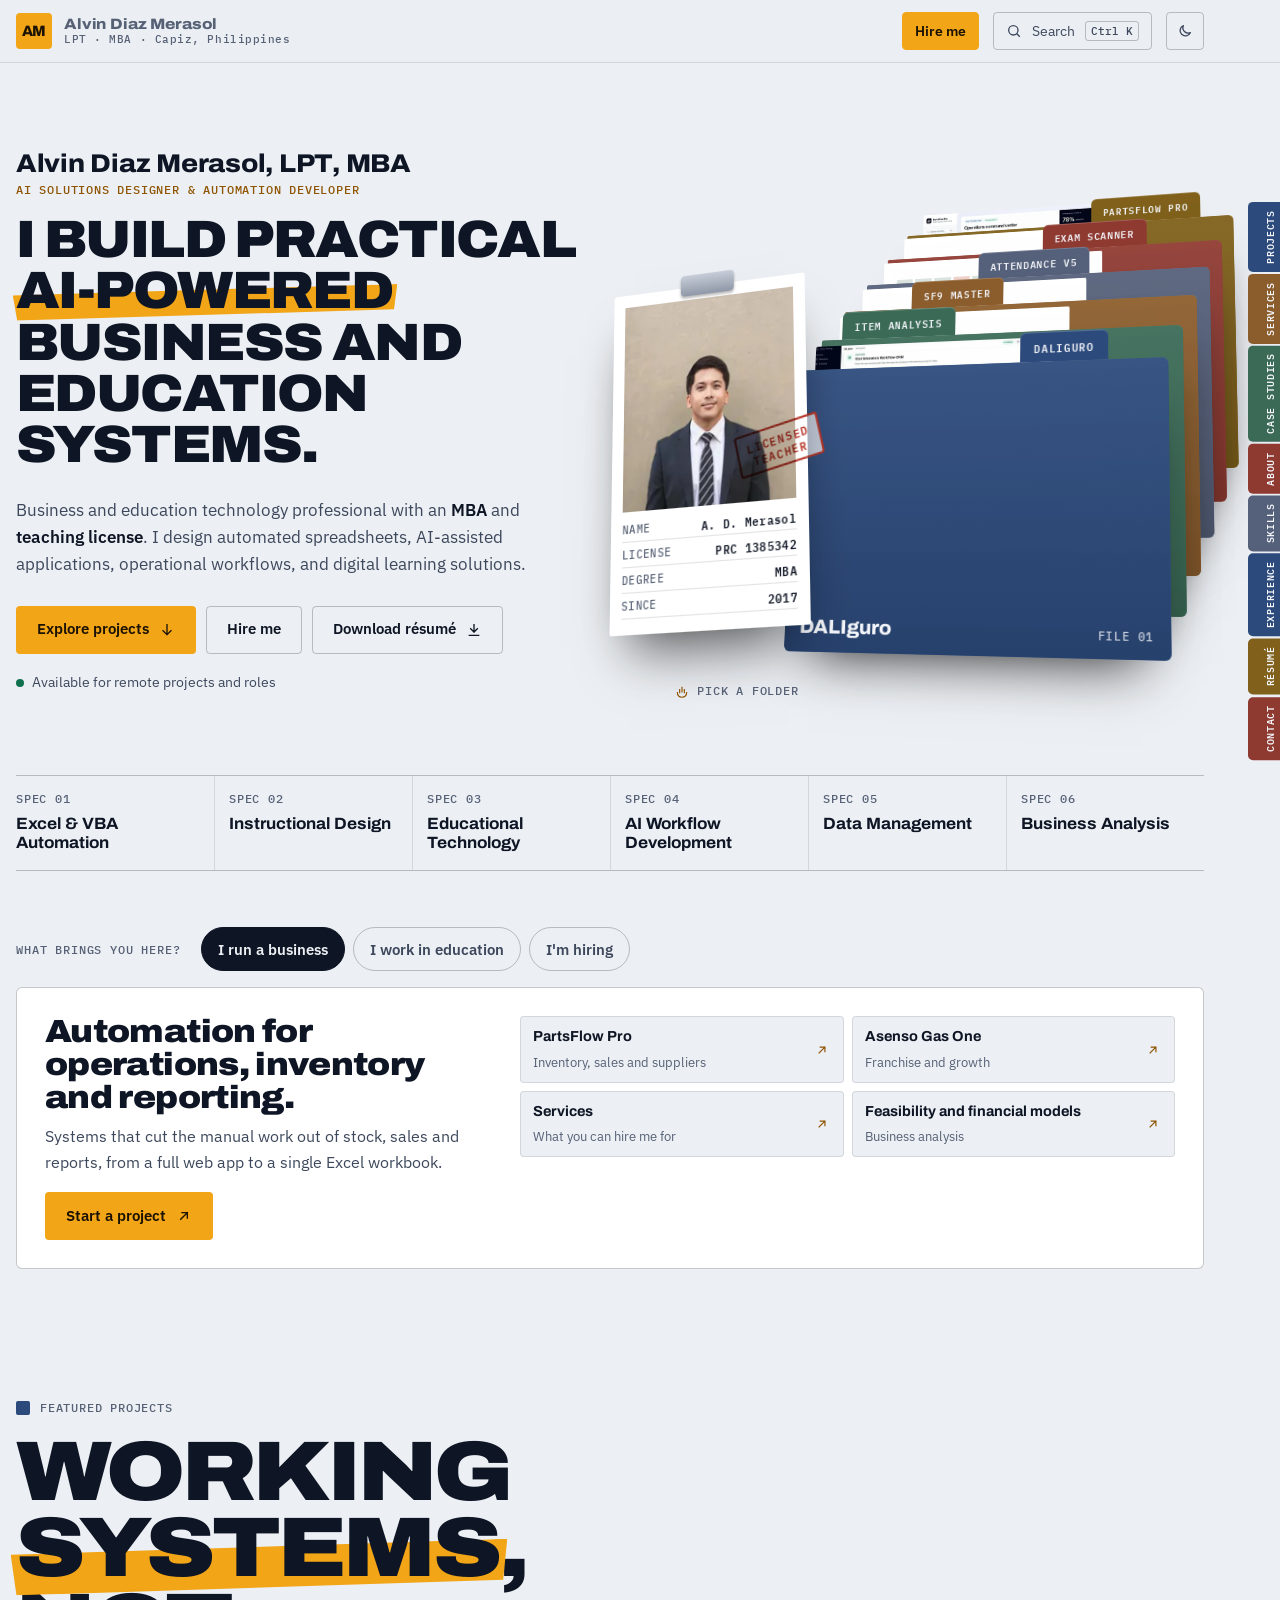
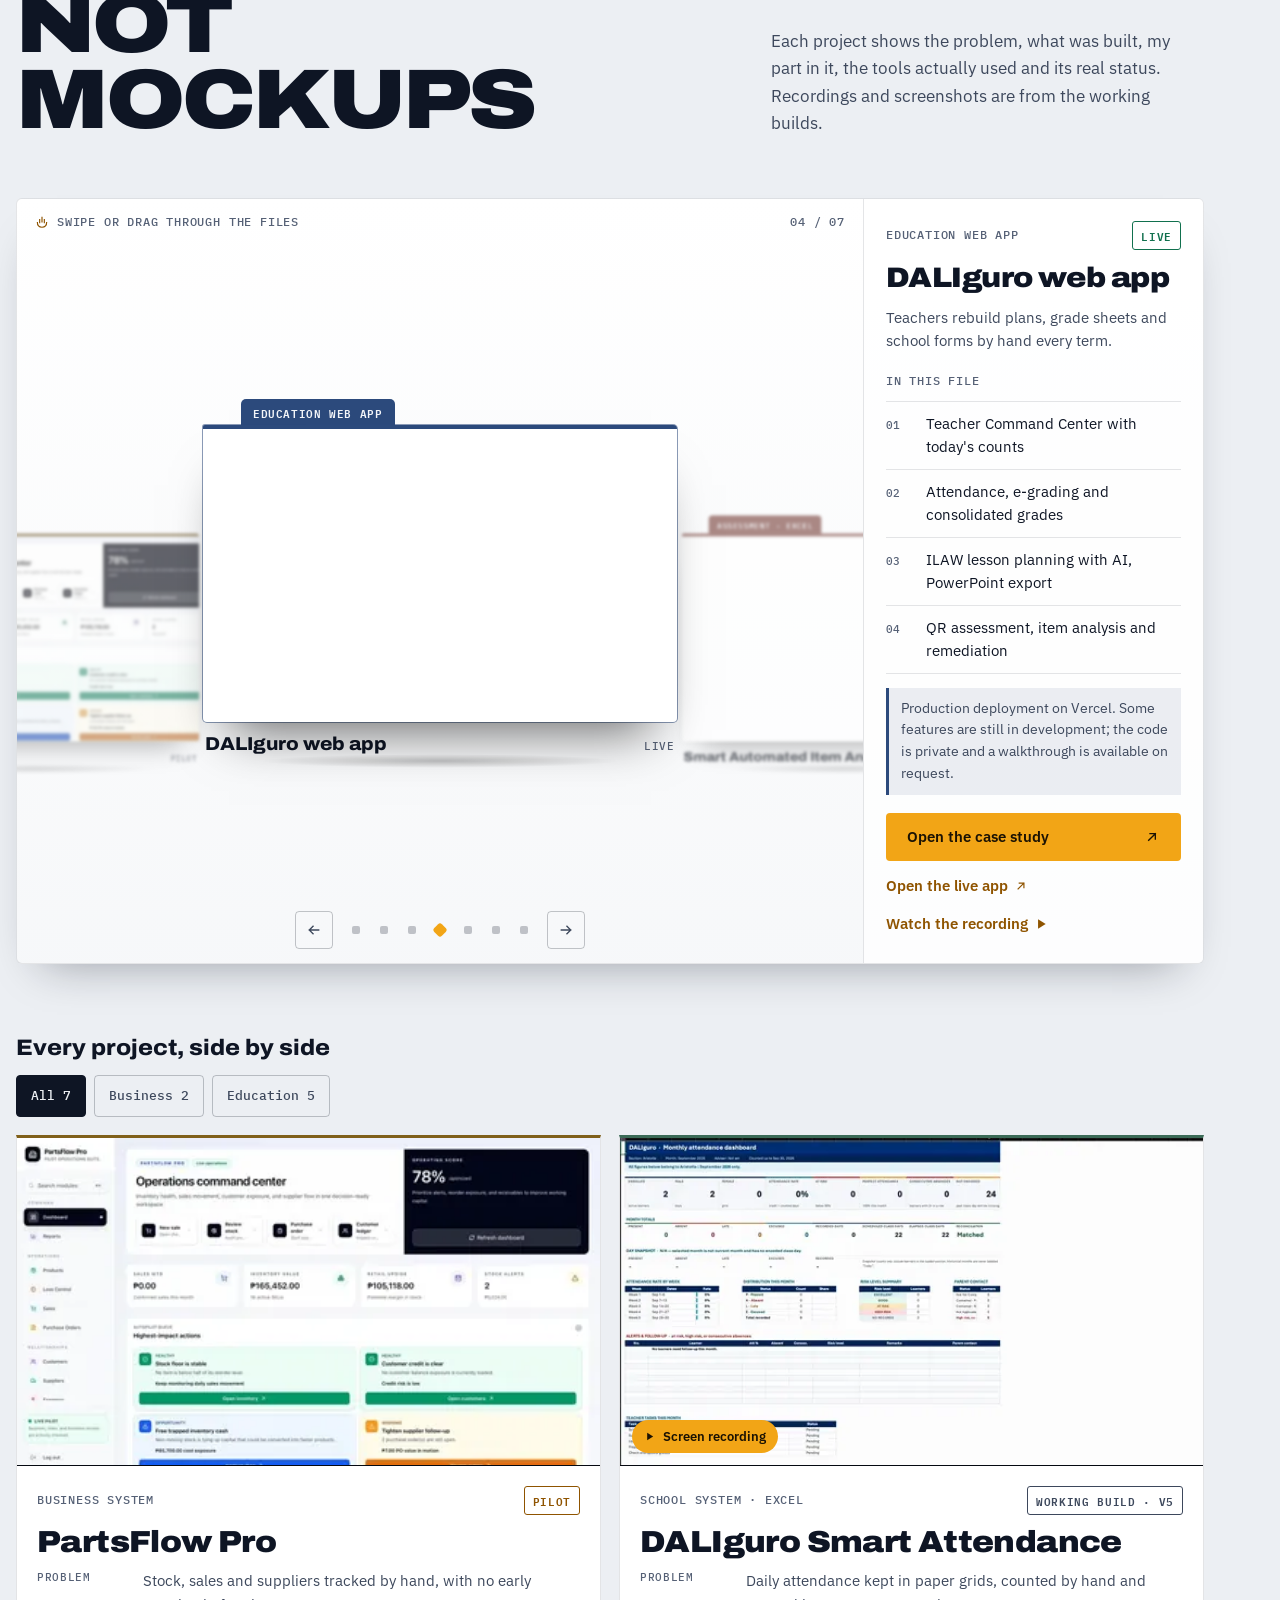
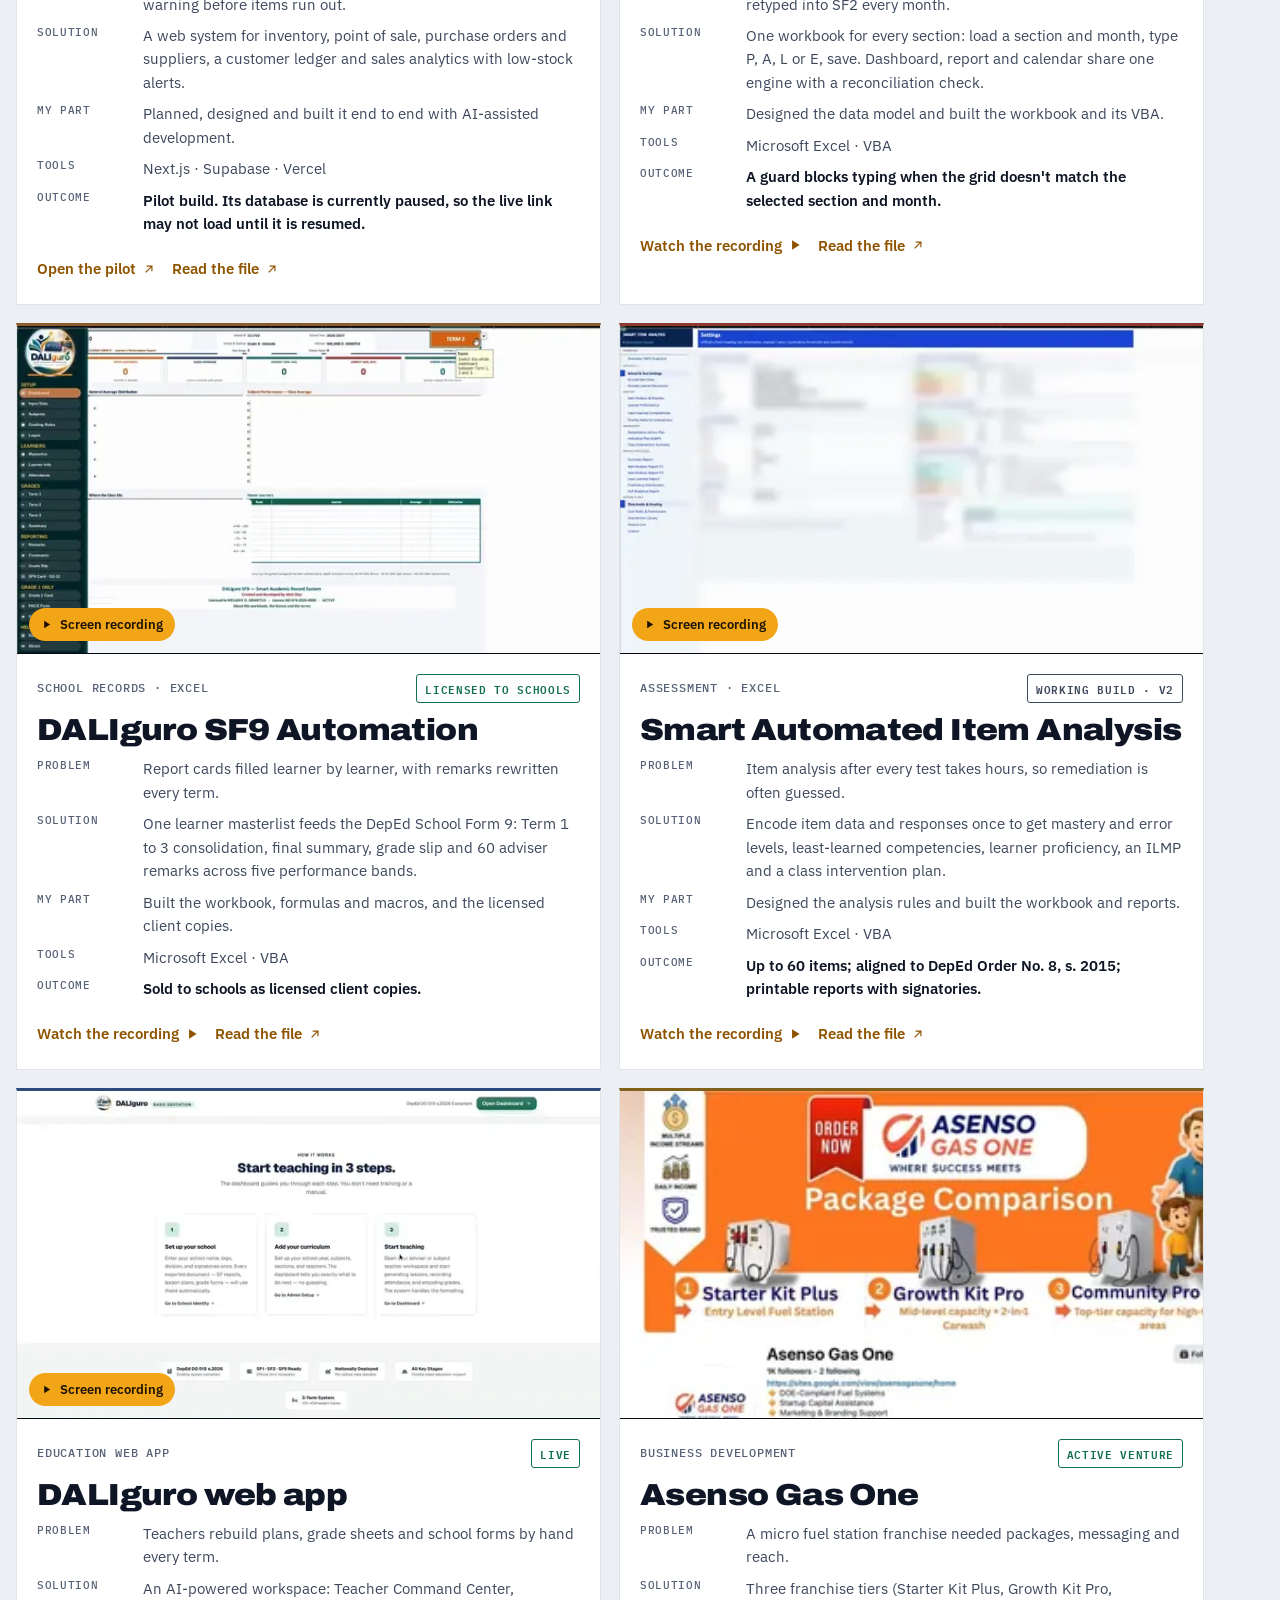
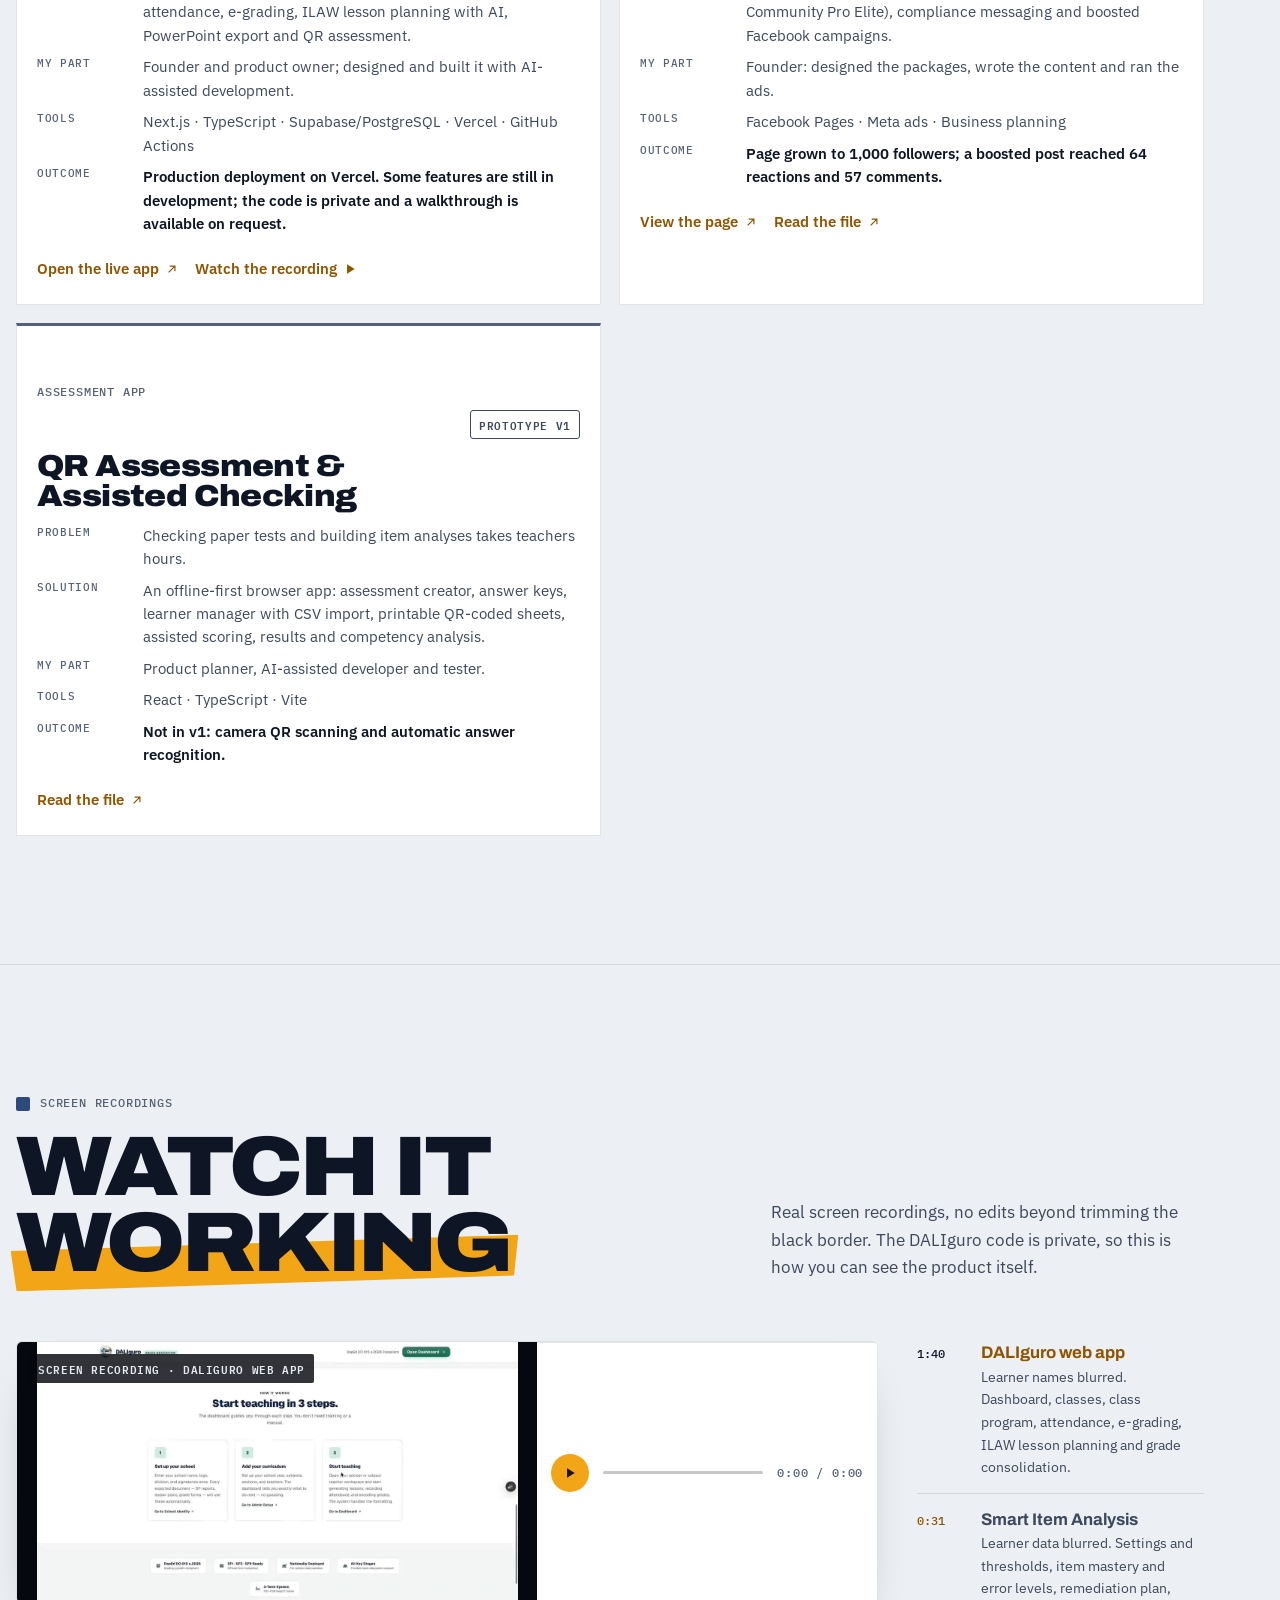
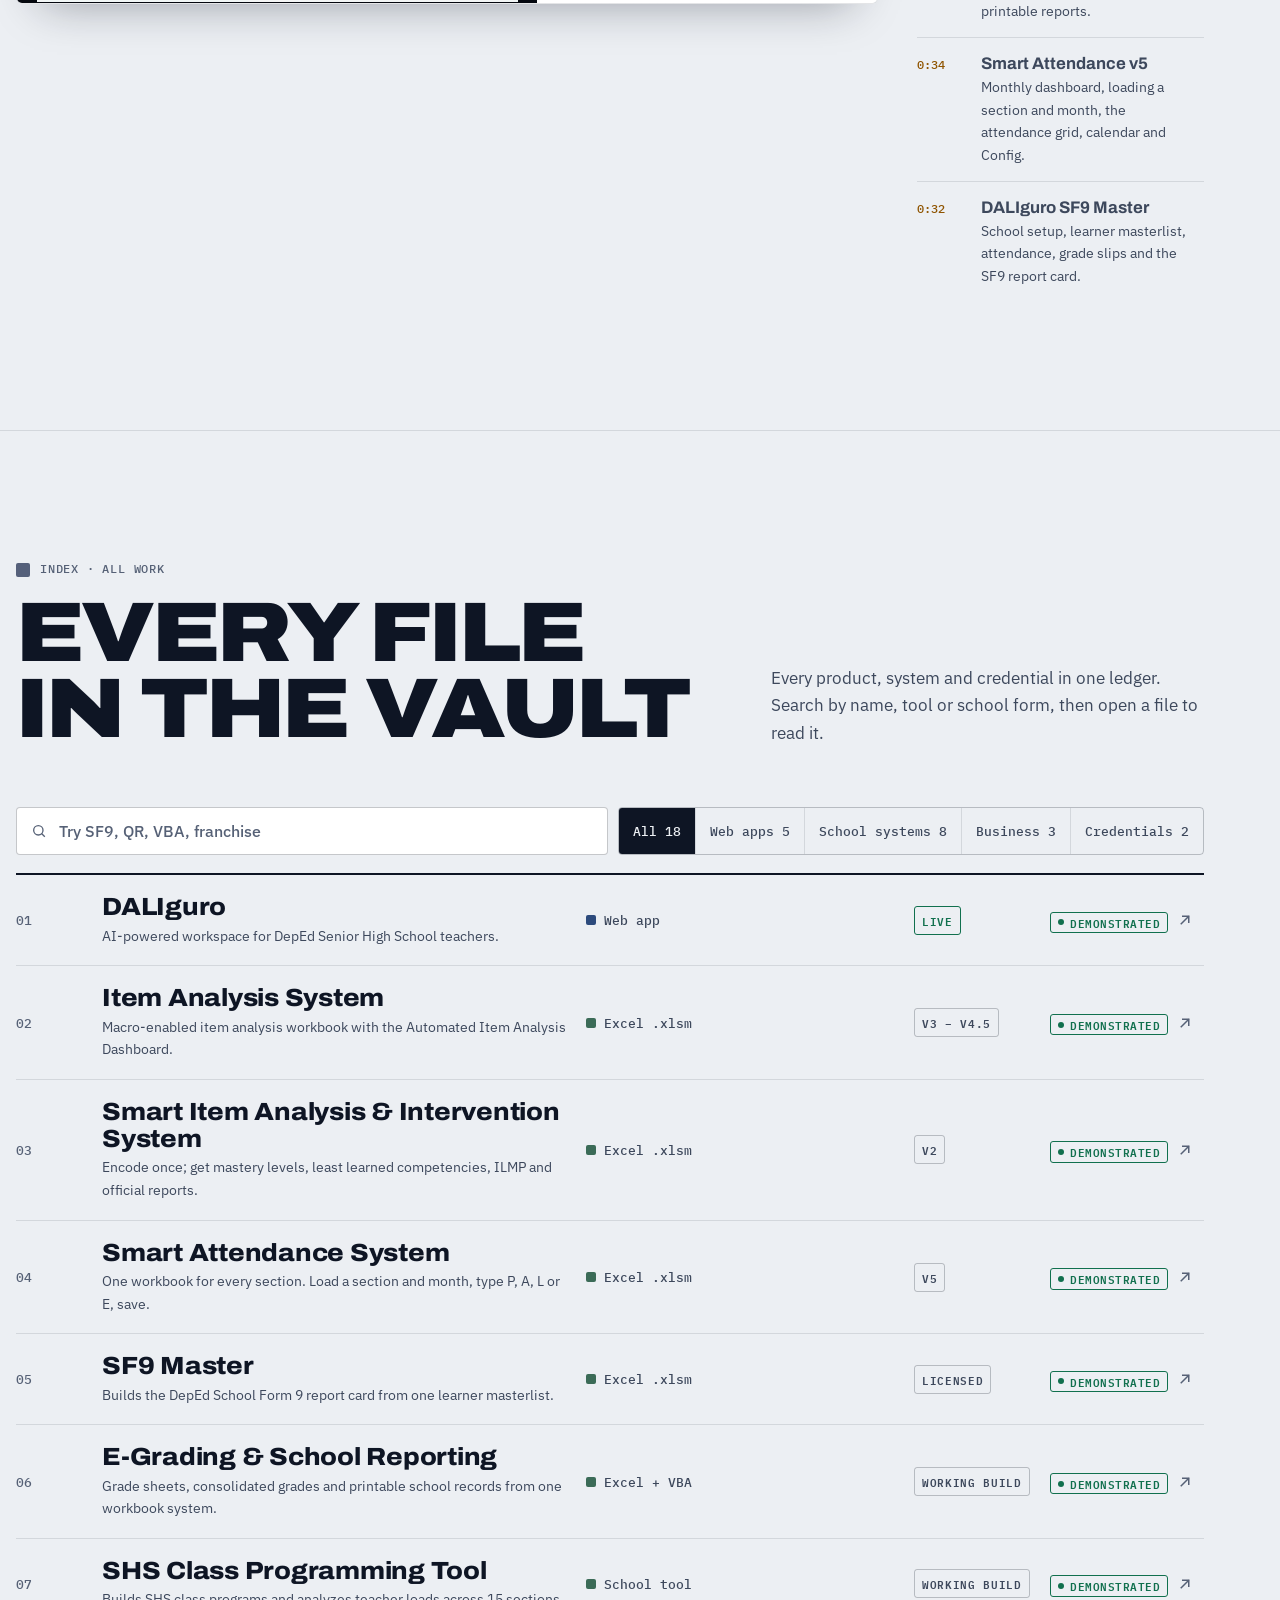
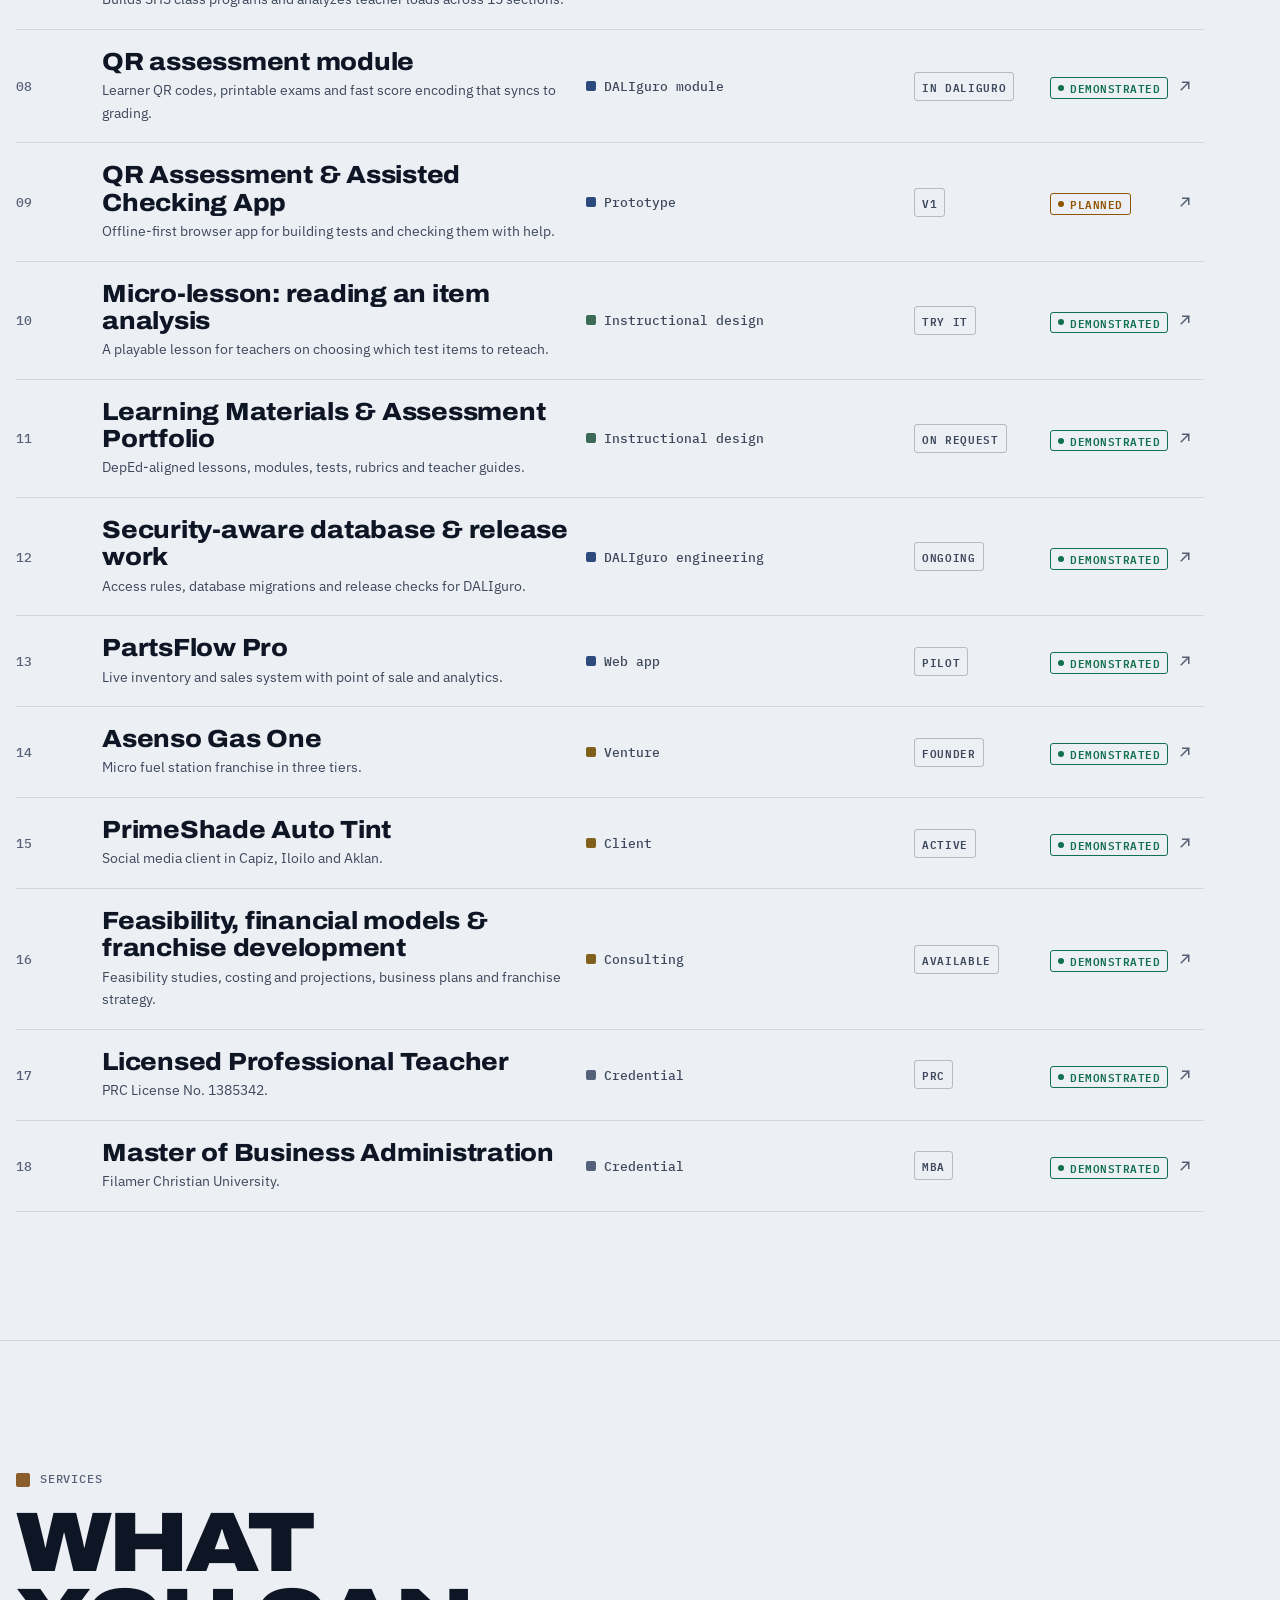
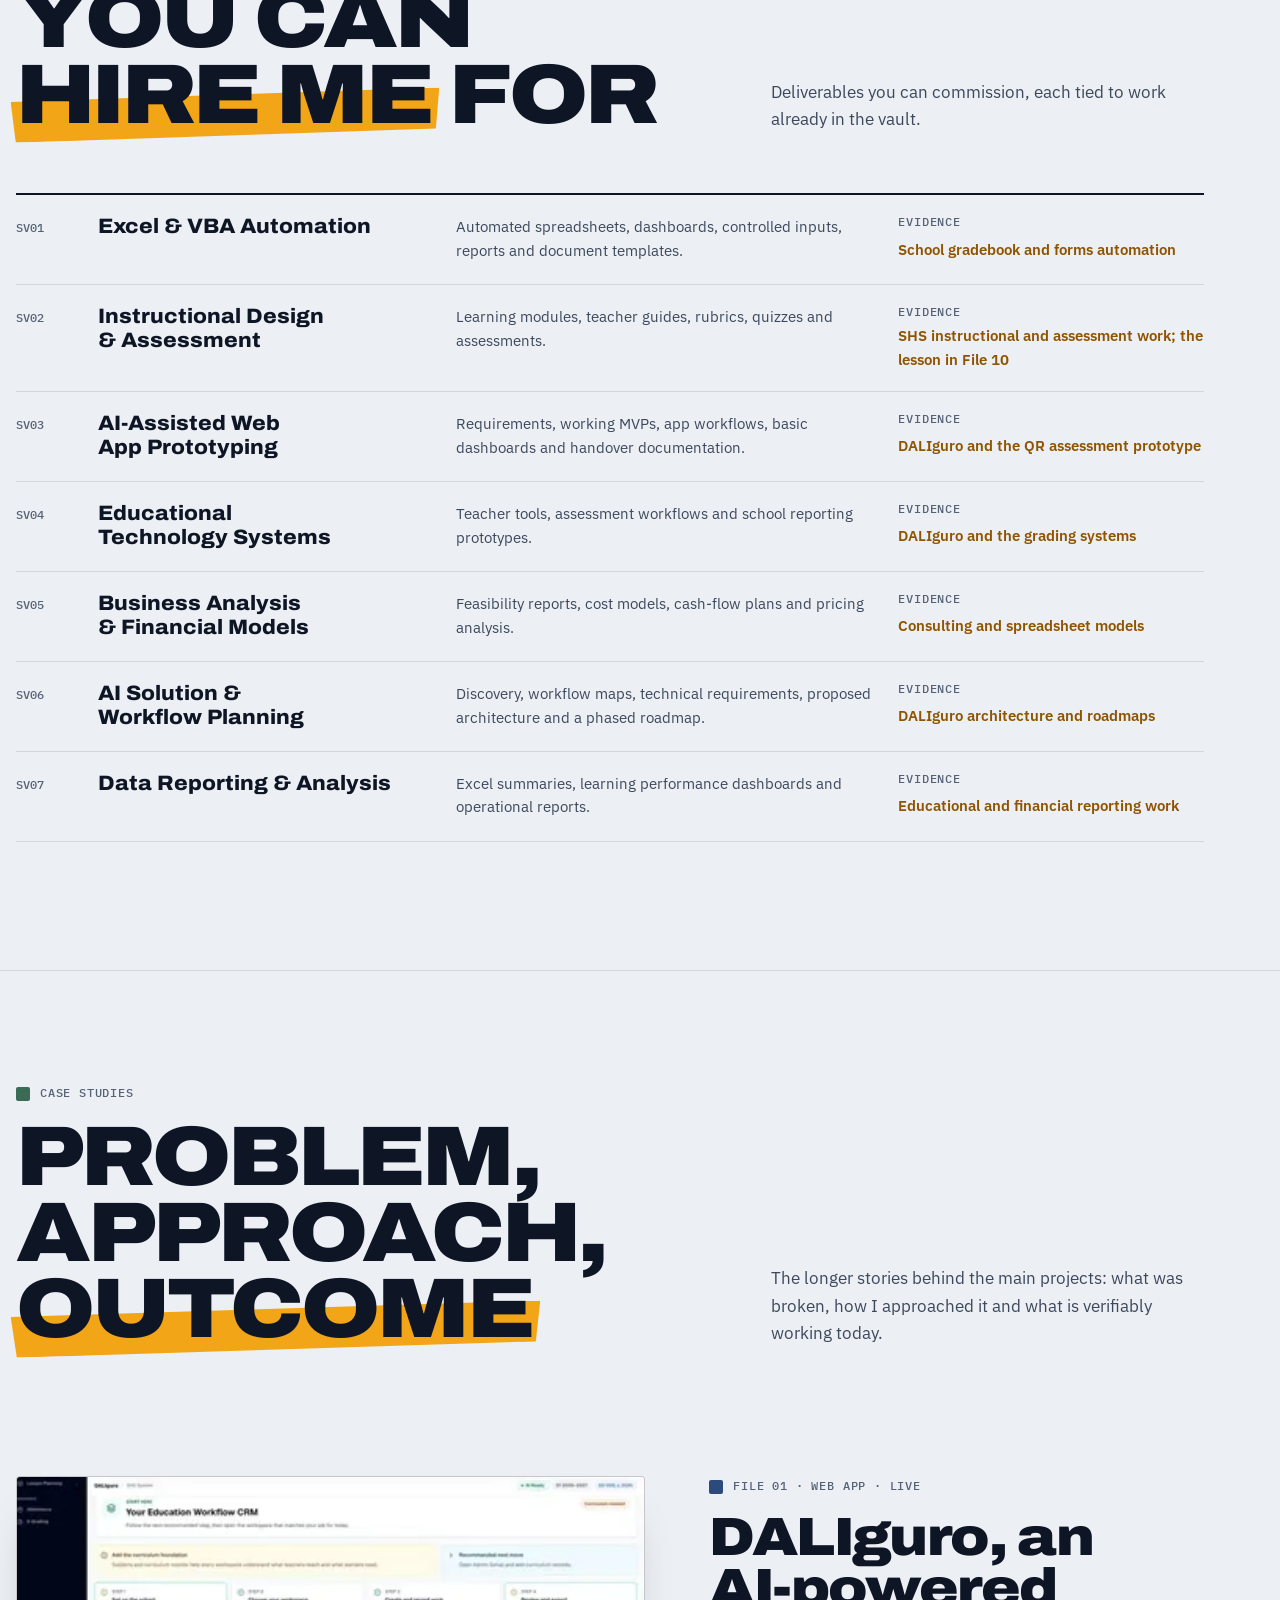
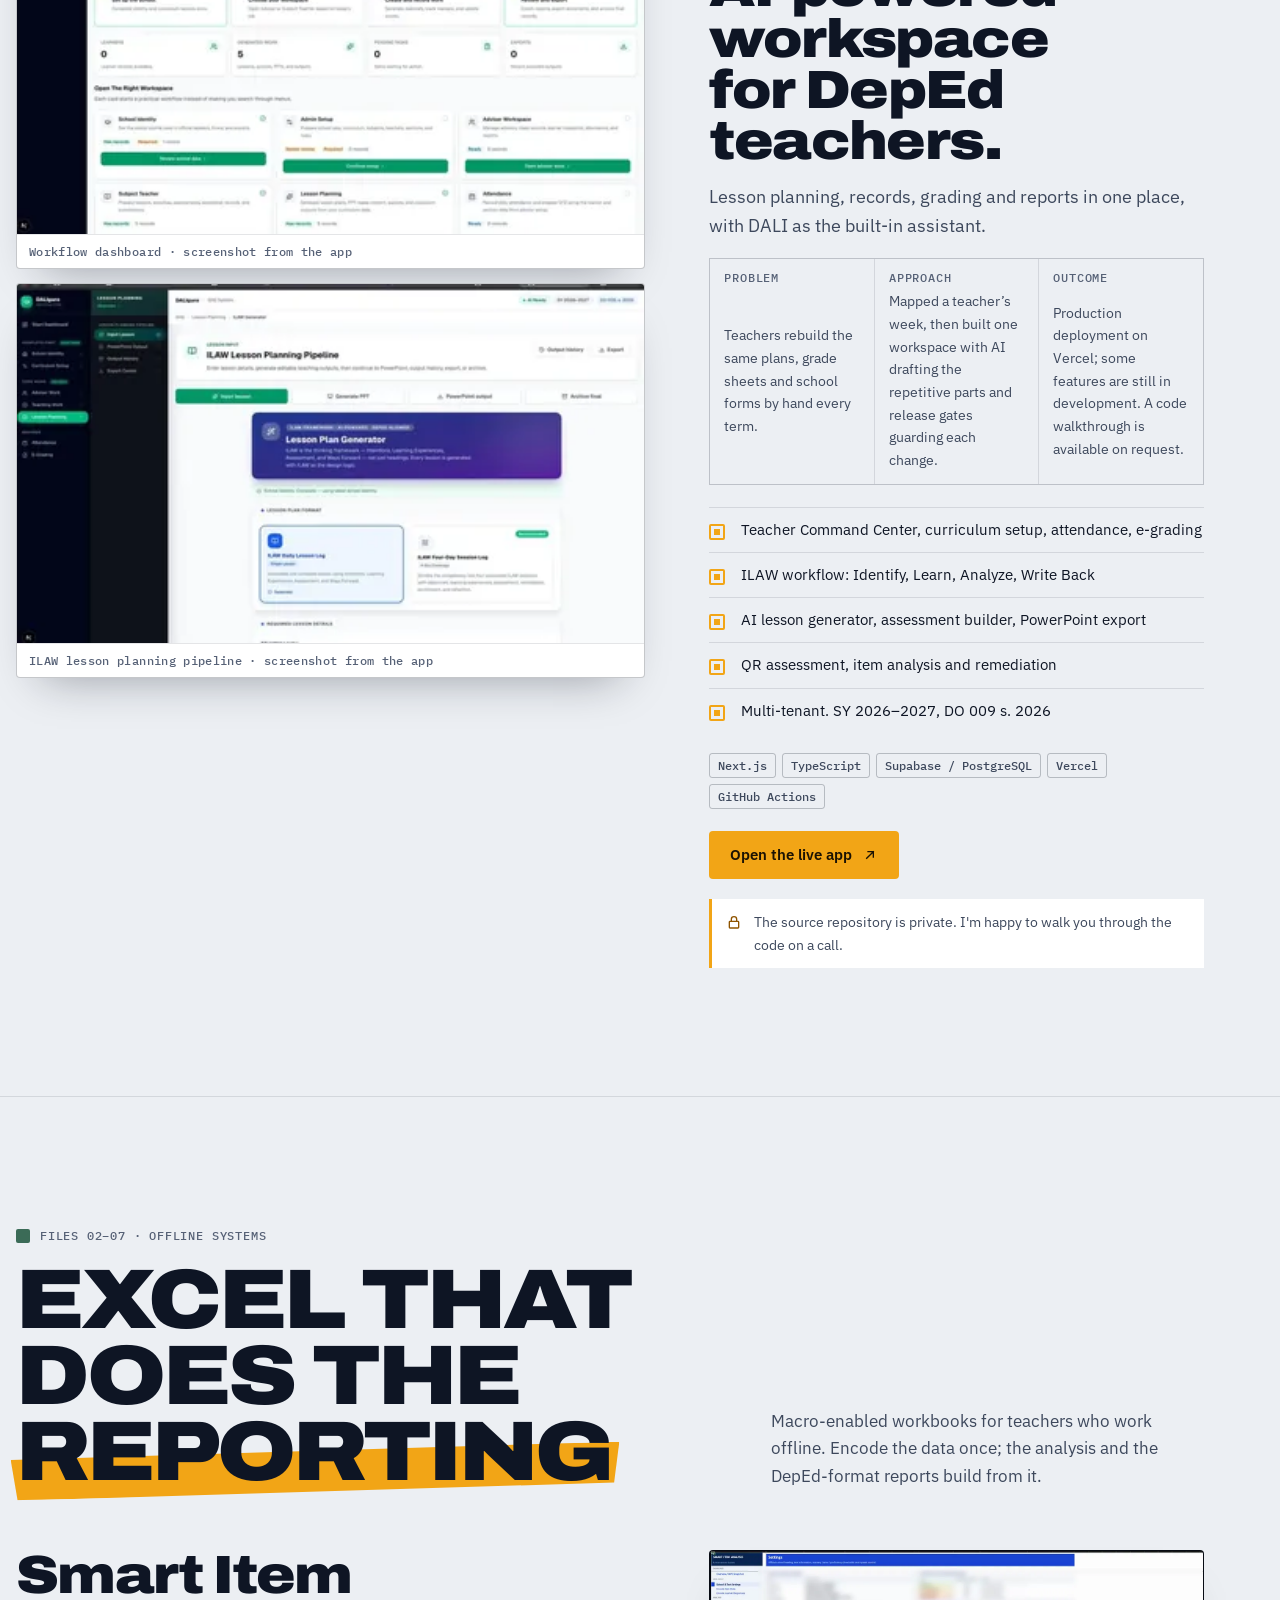
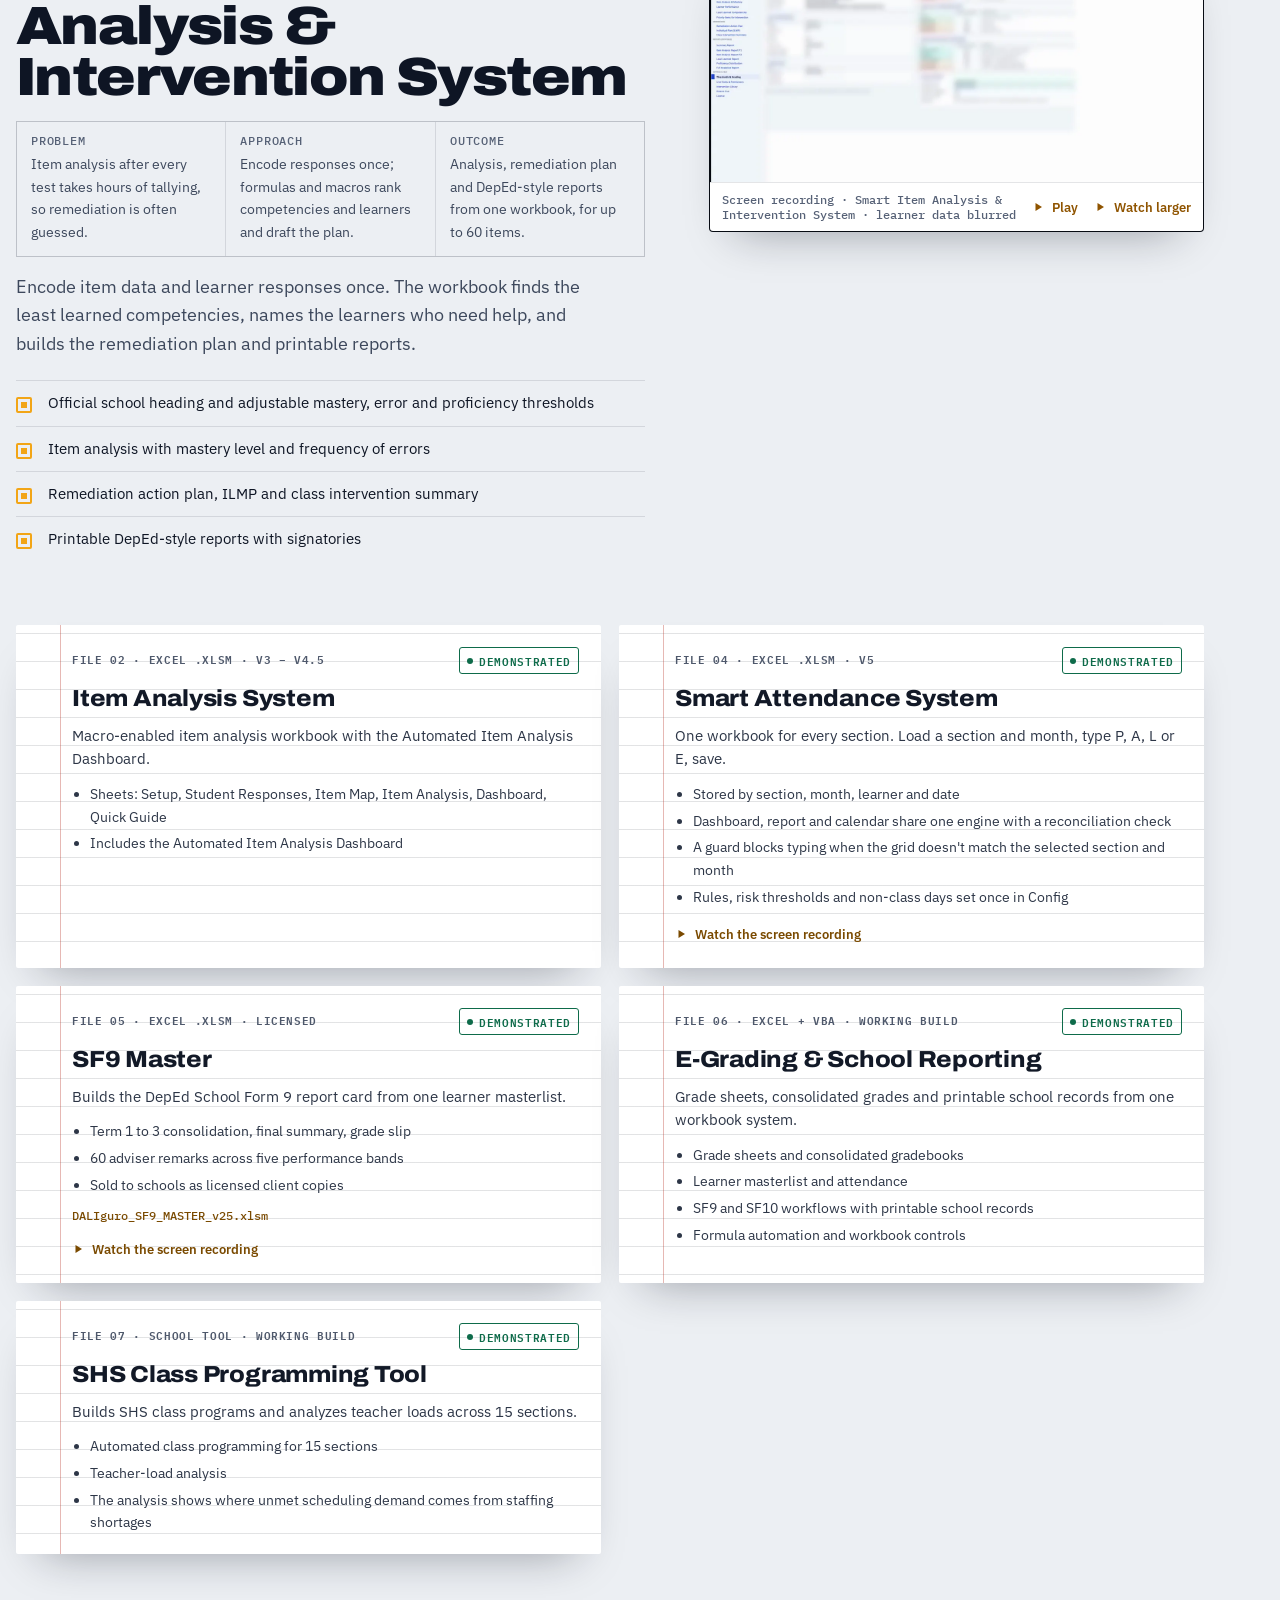
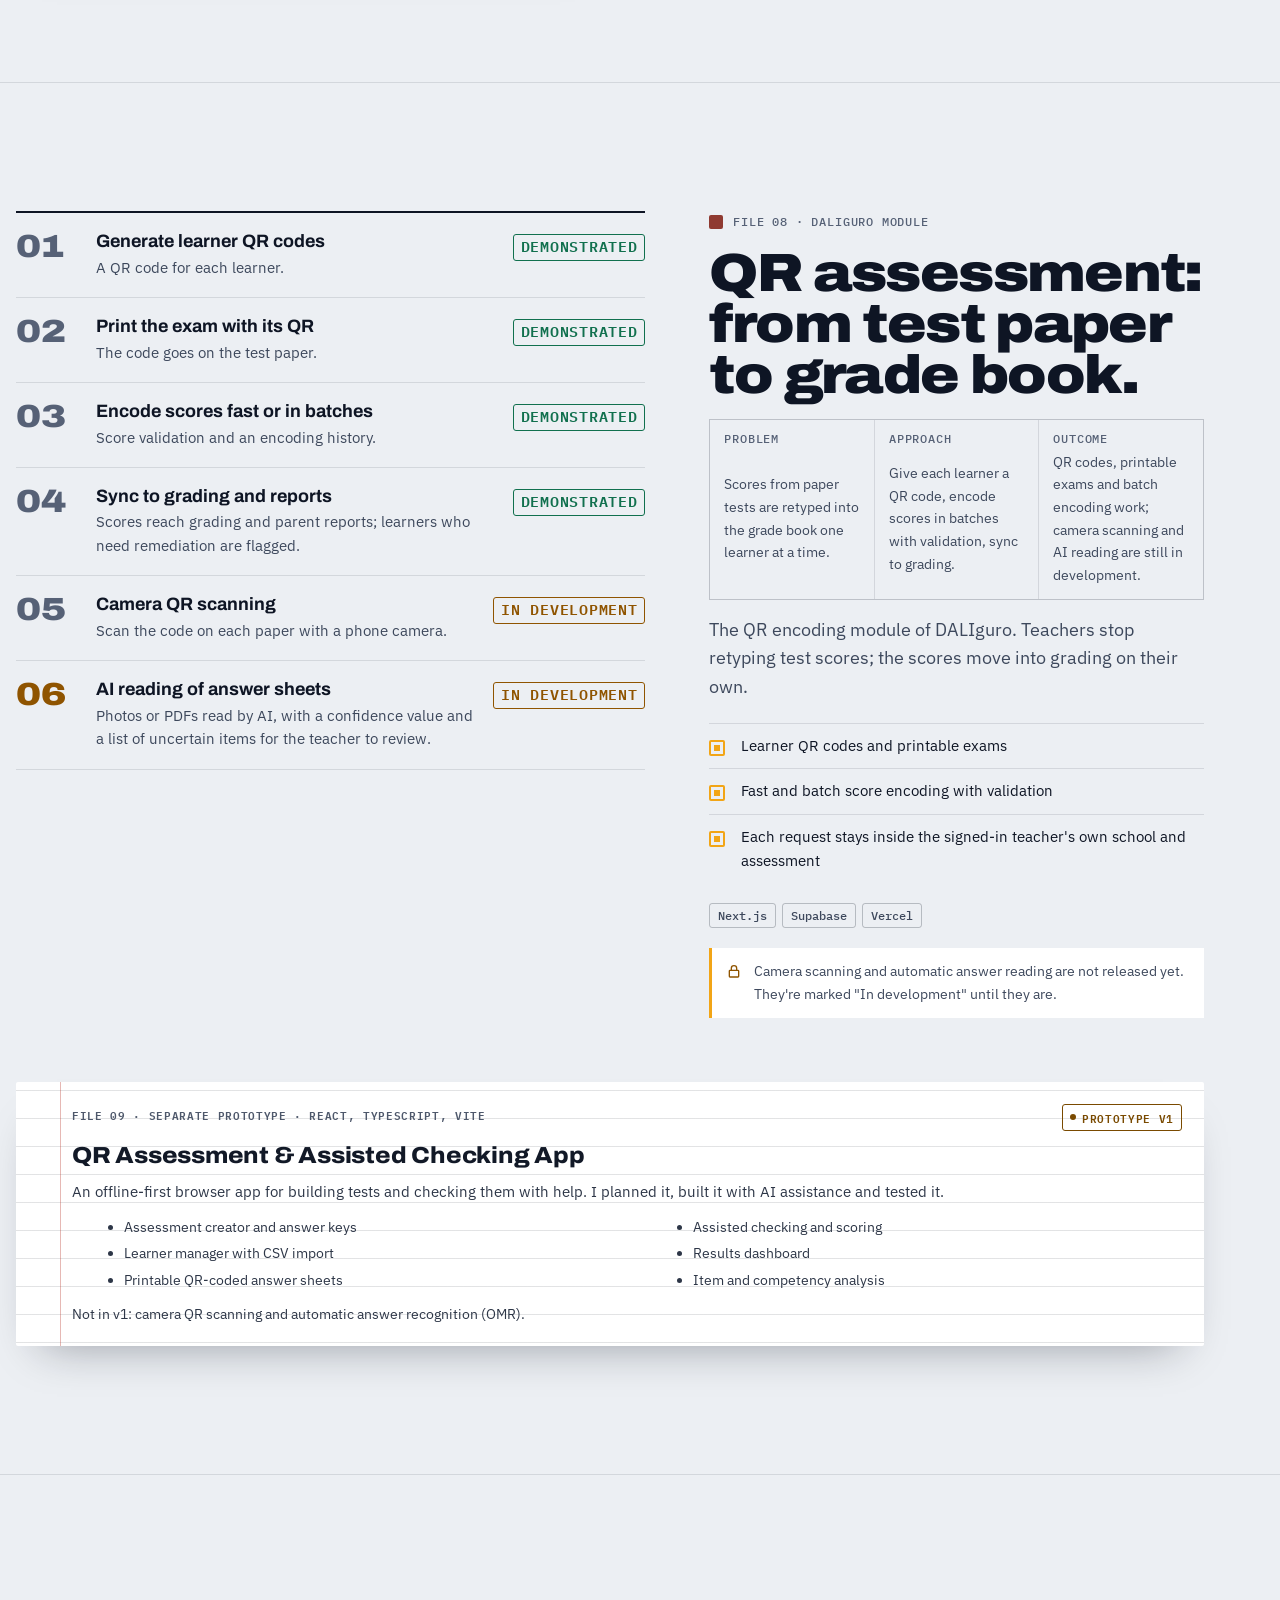
==== commit d95fdba4: "Add project reel and DALIguro case study page - Featured projects: swipeable 'try the look' reel. Th" ====
--- a/index.html
+++ b/index.html
@@ -5,7 +5,7 @@
 <meta name="viewport" content="width=device-width, initial-scale=1, viewport-fit=cover">
 <!-- Security policy. The inline script is allowed by its hash: after editing the script, run  python3 tools/update-csp.py
      Cloudflare's analytics host is pre-allowed so the snippet in docs/VISITOR-COUNTER.md works once it is pasted in. -->
-<meta http-equiv="Content-Security-Policy" content="default-src 'self'; script-src 'sha256-GIS0LIc5WmP6A+oDgFXFJL3LO1ujWPoEqaybIZSDebY=' https://static.cloudflareinsights.com; style-src 'self' 'unsafe-inline'; img-src 'self'; font-src 'self'; media-src 'self'; connect-src 'self' https://abacus.jasoncameron.dev https://cloudflareinsights.com; object-src 'none'; base-uri 'self'; form-action 'self'; upgrade-insecure-requests">
+<meta http-equiv="Content-Security-Policy" content="default-src 'self'; script-src 'sha256-EZltavTNsmnJ01A76wda9SHu1nHND2clFl41sOuOCEI=' https://static.cloudflareinsights.com; style-src 'self' 'unsafe-inline'; img-src 'self'; font-src 'self'; media-src 'self'; connect-src 'self' https://abacus.jasoncameron.dev https://cloudflareinsights.com; object-src 'none'; base-uri 'self'; form-action 'self'; upgrade-insecure-requests">
 <title>Alvin Diaz Merasol — AI-Powered Business and Education Systems</title>
 <meta name="description" content="Alvin Diaz Merasol, LPT, MBA. Practical AI-powered business and education systems: Excel automation, web apps, workflows and learning design.">
 <link rel="canonical" href="https://tep2234.github.io/website/">
@@ -89,6 +89,9 @@
   --sh:0 1px 0 rgba(255,255,255,.04) inset,0 24px 48px -24px rgba(0,0,0,.75); color-scheme:dark;
 }
 
+@view-transition{navigation:auto}
+::view-transition-group(case-sheet){animation-duration:420ms;animation-timing-function:cubic-bezier(.23,1,.32,1)}
+@media (prefers-reduced-motion:reduce){@view-transition{navigation:none}}
 *{box-sizing:border-box}
 html{scroll-behavior:smooth;scroll-padding-top:calc(76px + env(safe-area-inset-top,0px))}
 body{background:var(--bg);color:var(--fg);font:400 16px/1.62 var(--body);-webkit-font-smoothing:antialiased;overflow-x:hidden;-webkit-tap-highlight-color:transparent}
@@ -170,6 +173,7 @@
 .folder .front b{font:800 clamp(14px,1.5vw,19px)/1.05 var(--display);font-stretch:112%}
 .folder .front span{font:500 10.5px var(--mono);letter-spacing:.06em;opacity:.8;text-transform:uppercase;white-space:nowrap}
 .folder.lift{z-index:2}
+a.folder{display:block;color:inherit;text-decoration:none}
 .personnel{position:absolute;left:0;top:30%;width:min(230px,38%);transform:translateZ(170px) rotateZ(-4deg);background:var(--paper);color:var(--paper-ink);border-radius:2px;padding:12px 12px 14px;box-shadow:0 30px 50px -22px rgba(0,0,0,.75)}
 .personnel .clip{position:absolute;top:-12px;left:50%;width:56px;height:20px;margin-left:-28px;border-radius:4px;background:linear-gradient(#C7CDD8,#8F98A8);box-shadow:0 2px 3px rgba(0,0,0,.3)}
 .personnel .ph{aspect-ratio:4/4.4;overflow:hidden;background:#C9CFD9}
@@ -744,6 +748,60 @@
 .pcard dd{margin:0;font-size:14.5px;color:var(--fg-2)}
 .pcard dd strong{color:var(--fg);font-weight:600}
 .pcard .pl{display:flex;flex-wrap:wrap;gap:8px 16px;margin-top:auto;padding-top:6px}
+/* project reel: a "try the look" carousel. The middle file is in focus, its neighbours step back
+   and blur; the panel lists what is inside the file in focus. Native scrolling with snap points,
+   so trackpads, touch and keyboards all work and the motion can always be interrupted. */
+.reel{display:grid;grid-template-columns:minmax(0,1fr) minmax(280px,340px);border:1px solid var(--rule);background:linear-gradient(180deg,var(--sheet),color-mix(in srgb,var(--sheet) 55%,var(--bg)));margin-bottom:clamp(40px,6vw,72px);min-width:0}
+.reel-stage{container-type:inline-size;min-width:0;display:grid;grid-template-rows:auto 1fr auto;padding-block:16px 14px}
+.reel-top{display:flex;justify-content:space-between;align-items:center;gap:12px;padding-inline:18px}
+.reel-top .lbl{display:inline-flex;align-items:center;gap:8px}
+.reel-count{white-space:nowrap}
+.reel-top svg{width:14px;height:14px;color:var(--amber-text)}
+.reel-track{--sw:min(56cqi,560px);display:flex;align-items:center;overflow-x:auto;overscroll-behavior-x:contain;scroll-snap-type:x mandatory;scrollbar-width:none;padding:clamp(18px,3vw,34px) calc(50cqi - var(--sw) / 2) 8px;cursor:grab;outline-offset:-3px}
+.reel-track::-webkit-scrollbar{display:none}
+.reel-track.drag{scroll-snap-type:none;cursor:grabbing;user-select:none}
+.reel-track.drag .slide{pointer-events:none}
+.slide{--p:1;position:relative;flex:0 0 var(--sw);margin-inline:calc(var(--sw) * -.07);scroll-snap-align:center;text-align:left;
+  transform:scale(calc(1 - .3 * min(var(--p),1))) translateY(calc(min(var(--p),1) * 4%));filter:blur(calc(min(var(--p),1) * 2.4px)) saturate(calc(1 - .35 * min(var(--p),1)));opacity:calc(1 - .38 * min(var(--p),1.6));transform-origin:50% 100%;will-change:transform}
+.slide .stab{display:inline-flex;align-items:center;height:26px;padding:0 12px;margin-left:8%;background:var(--tc);border-radius:5px 5px 0 0;font:600 10.5px var(--mono);letter-spacing:.06em;text-transform:uppercase;color:#F4F6FA;white-space:nowrap;max-width:84%;overflow:hidden;text-overflow:ellipsis}
+.slide .sheet{position:relative;display:block;aspect-ratio:16/10;background:var(--paper);border-top:4px solid var(--tc);border-radius:2px 4px 4px 4px;overflow:hidden;box-shadow:0 28px 40px -26px rgba(0,0,0,.55),0 1px 0 rgba(255,255,255,.4) inset}
+.slide .sheet img,.slide .sheet video{position:absolute;inset:0;width:100%;height:100%;object-fit:cover;object-position:top left}
+.slide .sheet video{opacity:0;transition:opacity 200ms ease}
+.slide .sheet video.on{opacity:1}
+.slide .blank{position:absolute;inset:0;display:grid;place-content:center;gap:10px;text-align:center;color:var(--paper-ink);background:repeating-linear-gradient(0deg,transparent 0 27px,var(--paper-rule) 27px 28px),var(--paper);padding:8%}
+.slide .blank b{font:900 clamp(18px,3cqi,28px)/1 var(--display);font-stretch:110%}
+.slide .blank span{font:500 11px var(--mono);letter-spacing:.06em;text-transform:uppercase;color:#4E586B}
+.slide .cap{display:flex;justify-content:space-between;align-items:baseline;gap:10px;margin-top:12px;padding-inline:2px}
+.slide .cap b{font:800 clamp(15px,2.2cqi,21px)/1.1 var(--display);font-stretch:108%;min-width:0}
+.slide .cap span{font:500 10.5px var(--mono);letter-spacing:.06em;text-transform:uppercase;color:var(--fg-3);white-space:nowrap}
+.slide::after{content:"";position:absolute;left:12%;right:12%;bottom:-14px;height:14px;border-radius:50%;background:radial-gradient(closest-side,rgba(0,0,0,.22),transparent);z-index:-1}
+.slide.on .sheet{box-shadow:0 34px 50px -26px rgba(0,0,0,.6),0 0 0 1px color-mix(in srgb,var(--tc) 55%,transparent)}
+.reel-ctrl{display:flex;align-items:center;justify-content:center;gap:10px;padding:14px 18px 0}
+.reel-ctrl .tbtn svg{width:16px;height:16px}
+.reel-dots{display:flex;gap:2px;flex-wrap:wrap;justify-content:center}
+.reel-dots button{width:26px;height:26px;display:grid;place-items:center;border-radius:4px}
+.reel-dots button i{width:8px;height:8px;border-radius:2px;background:var(--rule-2);transition:transform 160ms var(--ease-out),background-color 160ms ease}
+.reel-dots button[aria-current="true"] i{background:var(--amber);transform:scale(1.35) rotate(45deg)}
+.reel-panel{border-left:1px solid var(--rule);padding:22px 22px 24px;display:grid;align-content:start;gap:14px;min-width:0;background:color-mix(in srgb,var(--sheet) 80%,transparent)}
+.reel-panel .ph{display:flex;justify-content:space-between;gap:10px;align-items:center;flex-wrap:wrap}
+.reel-panel h3{font:900 clamp(1.4rem,2.2vw,1.9rem)/1 var(--display);font-stretch:110%;letter-spacing:-.02em}
+.reel-panel .sum{font-size:14.5px;color:var(--fg-2)}
+.inside{list-style:none;margin:0;padding:0;border-top:1px solid var(--rule)}
+.inside li{display:grid;grid-template-columns:30px minmax(0,1fr);gap:10px;align-items:baseline;padding:10px 0;border-bottom:1px solid var(--rule);font-size:14.5px}
+.inside li span{font:500 11px var(--mono);color:var(--fg-3)}
+.reel-panel .out{font-size:13.5px;color:var(--fg-2);padding:10px 12px;border-left:3px solid var(--tc);background:color-mix(in srgb,var(--tc) 9%,transparent)}
+.reel-panel .acts{display:grid;gap:10px;margin-top:4px}
+.reel-panel .acts .btn{justify-content:space-between;width:100%}
+.reel-panel .acts .row{display:flex;flex-wrap:wrap;gap:8px 18px}
+.more-h{font:800 clamp(1.15rem,1.8vw,1.4rem)/1.1 var(--display);font-stretch:108%;margin-bottom:14px}
+@media (prefers-reduced-motion:no-preference){.reel-panel .pin{animation:pin 240ms var(--ease-out) both}@keyframes pin{from{opacity:0;transform:translateY(6px)}}}
+@media (prefers-reduced-motion:reduce){.slide{filter:none;transform:scale(calc(1 - .18 * min(var(--p),1)))}}
+@media (max-width:900px){
+  .reel{grid-template-columns:minmax(0,1fr)}
+  .reel-track{--sw:min(76cqi,520px)}
+  .slide{margin-inline:calc(var(--sw) * -.1)}
+  .reel-panel{border-left:0;border-top:1px solid var(--rule)}
+}
 /* case study strips */
 .cases-intro{padding-block:clamp(64px,9vw,112px) 0;border-bottom:0}
 .pao{display:grid;grid-template-columns:repeat(3,minmax(0,1fr));gap:1px;margin:18px 0 0;background:var(--rule);border:1px solid var(--rule)}
@@ -948,6 +1006,19 @@
         <div><div class="fno lbl"><i style="--tc:var(--f1)"></i>Featured projects</div><h2 id="proj-title">Working <span class="hl">systems</span>, not mockups</h2></div>
         <p>Each project shows the problem, what was built, my part in it, the tools actually used and its real status. Recordings and screenshots are from the working builds.</p>
       </div>
+      <div class="reel" id="reel">
+        <div class="reel-stage">
+          <div class="reel-top"><span class="lbl"><svg aria-hidden="true"><use href="#i-hand"/></svg>Swipe or drag through the files</span><span class="lbl reel-count" id="reelCount" aria-hidden="true">01 / 07</span></div>
+          <div class="reel-track" id="reelTrack" tabindex="0" role="region" aria-roledescription="carousel" aria-label="Featured projects. Use the left and right arrow keys to move between files."></div>
+          <div class="reel-ctrl">
+            <button class="tbtn sq" type="button" id="reelPrev" aria-label="Previous project"><svg aria-hidden="true" style="transform:rotate(-135deg)"><use href="#i-arrow"/></svg></button>
+            <div class="reel-dots" id="reelDots" role="group" aria-label="Choose a project"></div>
+            <button class="tbtn sq" type="button" id="reelNext" aria-label="Next project"><svg aria-hidden="true" style="transform:rotate(45deg)"><use href="#i-arrow"/></svg></button>
+          </div>
+        </div>
+        <aside class="reel-panel" id="reelPanel" aria-live="polite" aria-label="About the selected project"></aside>
+      </div>
+      <h3 class="more-h" id="more-title">Every project, side by side</h3>
       <div class="pfilter" id="pfilter" role="group" aria-label="Filter projects"></div>
       <div class="pgrid" id="pgrid"></div>
     </div>
@@ -1418,6 +1489,8 @@
    The page shows it next to the lesson; while url is empty, nothing is shown. */
 var SAMPLE_COURSE={tool:"",title:"",url:""};
 
+/* projects that have their own case study page (opened with a folder-to-page view transition) */
+var CASES={daliguro:"projects/daliguro.html"};
 var F={web:"var(--f1)",school:"var(--f2)",business:"var(--f6)",cred:"var(--f4)"};
 var ITEMS=[
  {no:"01",id:"daliguro",title:"DALIguro",kind:"web",kindLabel:"Web app",state:"Live",live:true,ev:"Demonstrated",vid:"daliguro-app",img:"assets/img/daliguro-dashboard.webp",sec:"daliguro",
@@ -1540,14 +1613,15 @@
  {id:"attendance",label:"Attendance v5",c:"var(--f4)",tx:"34%",doc:'<div data-att style="padding:8% 6%"></div>'},
  {id:"sf9",label:"SF9 Master",c:"var(--f3)",tx:"20%",doc:'<div style="padding:9% 8%;font:600 9px var(--mono);color:#2D3647;line-height:1.9">SCHOOL FORM 9 · LEARNER PROGRESS REPORT CARD<br>TERM 1 · TERM 2 · TERM 3 · FINAL<div style="height:5px;background:#D7DCE4;margin:6px 0 4px"></div><div style="height:5px;background:#D7DCE4;width:80%;margin-bottom:4px"></div><div style="height:5px;background:#D7DCE4;width:64%"></div></div>'},
  {id:"item-analysis",label:"Item analysis",c:"var(--f2)",tx:"6%",doc:'<div data-bars style="display:flex;align-items:flex-end;gap:4%;height:100%;padding:12% 8% 0"></div>'},
- {id:"daliguro",label:"DALIguro",c:"var(--f1)",tx:"62%",doc:'<img src="assets/img/daliguro-dashboard.webp"'+rs("assets/img/daliguro-dashboard.webp","(max-width:760px) 45vw, 300px")+' width="1200" height="683" alt="">'}
+ {id:"daliguro",label:"DALIguro",c:"var(--f1)",tx:"62%",href:CASES.daliguro,doc:'<img src="assets/img/daliguro-dashboard.webp"'+rs("assets/img/daliguro-dashboard.webp","(max-width:760px) 45vw, 300px")+' width="1200" height="683" alt="">'}
 ];
 var rig=$("#rig");
 rig.innerHTML=STACK.map(function(f,i){
   var n=STACK.length-1-i; /* 0 = front */
-  return '<button class="folder" type="button" data-open="'+f.id+'" data-cur="Open" data-n="'+n+'" style="--fc:'+f.c+';--tx:'+f.tx+'" >'+
+  /* a folder with its own case study page is a real link; the rest open the case-file drawer */
+  return (f.href?'<a class="folder case-link" href="'+f.href+'"':'<button class="folder" type="button" data-open="'+f.id+'"')+' data-cur="Open" data-n="'+n+'" style="--fc:'+f.c+';--tx:'+f.tx+'" >'+
     '<span class="tab" aria-hidden="true">'+esc(f.label)+'</span><span class="body" aria-hidden="true"></span><span class="doc" aria-hidden="true">'+f.doc+'</span>'+
-    '<span class="front"><b>'+esc(f.label)+'</b><span>File '+itemNo(f.id)+'</span><span class="vh">, open the file</span></span></button>';
+    '<span class="front"><b>'+esc(f.label)+'</b><span>File '+itemNo(f.id)+'</span><span class="vh">'+(f.href?', open the case study':', open the file')+'</span></span>'+(f.href?'</a>':'</button>');
 }).join("")+
  '<div class="personnel" aria-hidden="true"><span class="clip"></span><div class="ph"><img src="assets/img/portrait.webp"'+rs("assets/img/portrait.webp","(max-width:760px) 140px, 230px")+' width="900" height="1094" alt=""></div>'+
  '<div class="rows"><div><span>Name</span><b>A. D. Merasol</b></div><div><span>License</span><b>PRC 1385342</b></div><div><span>Degree</span><b>MBA</b></div><div><span>Since</span><b>2017</b></div></div>'+
@@ -1557,10 +1631,10 @@
 function place(f,lift){var n=+f.dataset.n;
   f.style.transform="translate3d("+(n*1.6)+"%,"+(n*-14-(lift?12:0))+"%,"+(n*-44+(lift?30:0))+"px)";}
 folders.forEach(function(f){place(f,false);
-  f.addEventListener("pointerenter",function(){if(fine){place(f,true);f.classList.add("lift");$("#cabHint").textContent=f.getAttribute("aria-label").replace("Open the ","").replace(" file","")}});
+  f.addEventListener("pointerenter",function(){if(fine){place(f,true);f.classList.add("lift");$("#cabHint").textContent=f.querySelector(".front b").textContent}});
   f.addEventListener("pointerleave",function(){place(f,false);f.classList.remove("lift");$("#cabHint").textContent="Pick a folder"});
   f.addEventListener("focus",function(){place(f,true)}); f.addEventListener("blur",function(){place(f,false)});
-  f.addEventListener("click",function(){openFile(f.dataset.open,f)});
+  f.addEventListener("click",function(){if(f.dataset.open)openFile(f.dataset.open,f)});
 });
 /* little documents inside the folders */
 function drawQR(cv){var c=cv.getContext("2d"),n=29,seed=7;function r(){seed=(seed*16807)%2147483647;return seed/2147483647}
@@ -1873,6 +1947,93 @@
 $("#pfilter").addEventListener("click",function(e){var b=e.target.closest("[data-pc]");if(!b)return;pf=b.dataset.pc;renderProjects()});
 $("#pgrid").addEventListener("click",function(e){var b=e.target.closest("[data-open]");if(b)openFile(b.dataset.open,b)});
 renderProjects();
+
+/* ---------- project reel ("try the look" carousel) ---------- */
+var INSIDE={
+ daliguro:["Teacher Command Center with today's counts","Attendance, e-grading and consolidated grades","ILAW lesson planning with AI, PowerPoint export","QR assessment, item analysis and remediation"],
+ sf9:["One learner masterlist feeds every report card","Term 1 to 3 consolidation and final summary","Grade slip for each learner","60 adviser remarks across five performance bands"],
+ "smart-item":["Mastery and error level per item","Least-learned competencies, ranked","Learner proficiency and who needs help","ILMP and class intervention plan, printable"],
+ attendance:["P, A, L or E per learner, per day","Every section in one workbook","Dashboard, report and calendar on one engine","Guard against typing into the wrong month"],
+ partsflow:["Inventory with low-stock alerts","Point of sale","Purchase orders and suppliers","Customer ledger and sales analytics"],
+ "qr-proto":["Assessment creator and answer keys","Learner manager with CSV import","Printable QR-coded answer sheets","Assisted scoring and competency analysis"],
+ asenso:["Three franchise tiers","Compliance messaging","Boosted Facebook campaigns","Page grown to 1,000 followers"]
+};
+var REEL=["asenso","sf9","partsflow","daliguro","smart-item","attendance","qr-proto"].map(function(id){return PROJECTS.filter(function(p){return p.id===id})[0]}).filter(Boolean);
+(function(){
+  var track=$("#reelTrack"),panel=$("#reelPanel"),dots=$("#reelDots"),count=$("#reelCount");if(!track)return;
+  var active=-1,slides,raf=0,drag=null,moved=false;
+  function pad(n){return (n<10?"0":"")+n}
+  track.innerHTML=REEL.map(function(p,i){
+    var pic=p.vid?"assets/media/"+p.vid+"-poster.webp":p.img;
+    var media=pic?'<img src="'+pic+'"'+rs(pic,"(max-width:900px) 76vw, 560px")+' width="1280" height="720" alt="" loading="'+(Math.abs(i-3)<2?"eager":"lazy")+'" decoding="async" draggable="false">'
+      :'<span class="blank"><b>'+h(p.title)+'</b><span>Prototype · screenshots coming</span></span>';
+    return '<button class="slide" type="button" data-i="'+i+'" style="--tc:'+p.tc+'" aria-label="'+h(p.title)+', file '+(i+1)+' of '+REEL.length+'">'+
+      '<span class="stab" aria-hidden="true">'+h(p.catLabel)+'</span><span class="sheet" aria-hidden="true">'+media+'</span>'+
+      '<span class="cap" aria-hidden="true"><b>'+h(p.title)+'</b><span>'+h(p.status[0])+'</span></span></button>';
+  }).join("");
+  dots.innerHTML=REEL.map(function(p,i){return '<button type="button" data-go="'+i+'" aria-label="Show '+h(p.title)+'"><i></i></button>'}).join("");
+  slides=$$(".slide",track);
+  function primary(p){
+    if(CASES[p.id])return '<a class="btn btn-a case-link" href="'+CASES[p.id]+'" data-cur="Open">Open the case study'+ARROW+'</a>';
+    if(p.vid)return '<button class="btn btn-a" type="button" data-play="'+p.vid+'">Watch it working<svg aria-hidden="true"><use href="#i-play"/></svg></button>';
+    return '<button class="btn btn-a" type="button" data-open="'+p.id+'">Read the file'+ARROW+'</button>';
+  }
+  function paint(i){var p=REEL[i];
+    panel.innerHTML='<div class="pin" style="display:grid;gap:14px;--tc:'+p.tc+'"><div class="ph"><span class="lbl">'+h(p.catLabel)+'</span><span class="status '+p.status[1]+'">'+h(p.status[0])+'</span></div>'+
+      '<h3>'+h(p.title)+'</h3><p class="sum">'+h(p.problem)+'</p>'+
+      '<div><span class="lbl">In this file</span><ol class="inside" style="margin-top:8px">'+(INSIDE[p.id]||[]).map(function(t,k){return '<li><span>'+pad(k+1)+'</span>'+h(t)+'</li>'}).join("")+'</ol></div>'+
+      '<p class="out"><span class="vh">Outcome: </span>'+h(p.outcome)+'</p>'+
+      '<div class="acts">'+primary(p)+'<div class="row">'+p.links.filter(function(l){var t=CASES[p.id]?"":p.vid?"#play:"+p.vid:"#open:"+p.id;return l[0]!==t}).map(linkHtml).join("")+'</div></div></div>';
+  }
+  function setActive(i){if(i===active)return;active=i;
+    slides.forEach(function(s,k){s.classList.toggle("on",k===i);s.setAttribute("aria-current",String(k===i))});
+    $$("button",dots).forEach(function(d,k){d.setAttribute("aria-current",String(k===i))});
+    count.textContent=pad(i+1)+" / "+pad(REEL.length);stopPreview();paint(i);}
+  function centre(s){return s.offsetLeft+s.offsetWidth/2}
+  function measure(){raf=0;var c=track.scrollLeft+track.clientWidth/2,step=Math.abs(centre(slides[1])-centre(slides[0]))||1,best=0,bd=1e9;
+    slides.forEach(function(s,k){var d=Math.abs(centre(s)-c)/step;s.style.setProperty("--p",d.toFixed(3));s.style.zIndex=String(100-Math.round(d*10));if(d<bd){bd=d;best=k}});
+    setActive(best);}
+  function go(i,instant){i=Math.max(0,Math.min(REEL.length-1,i));track.scrollTo({left:centre(slides[i])-track.clientWidth/2,behavior:instant||reduce?"auto":"smooth"})}
+  track.addEventListener("scroll",function(){if(!raf)raf=requestAnimationFrame(measure)},{passive:true});
+  var started=false;
+  new ResizeObserver(function(){if(started){go(active,true);measure()}}).observe(track);
+  track.addEventListener("click",function(e){if(moved){e.preventDefault();e.stopPropagation();moved=false;return}
+    var s=e.target.closest(".slide");if(!s)return;var i=+s.dataset.i;
+    if(i!==active){go(i);return}
+    var a=panel.querySelector(".acts .btn");if(a)a.click();},true);
+  track.addEventListener("keydown",function(e){var k=e.key;
+    if(k==="ArrowRight"||k==="ArrowLeft"){e.preventDefault();go(active+(k==="ArrowRight"?1:-1))}
+    else if(k==="Home"||k==="End"){e.preventDefault();go(k==="Home"?0:REEL.length-1)}});
+  $("#reelPrev").addEventListener("click",function(){go(active-1)});
+  $("#reelNext").addEventListener("click",function(){go(active+1)});
+  dots.addEventListener("click",function(e){var b=e.target.closest("[data-go]");if(b)go(+b.dataset.go)});
+  panel.addEventListener("click",function(e){var b=e.target.closest("[data-open]");if(b)openFile(b.dataset.open,b)});
+  /* mouse drag (touch and trackpads already scroll natively) */
+  track.addEventListener("pointerdown",function(e){if(e.pointerType!=="mouse"||e.button!==0)return;drag={x:e.clientX,l:track.scrollLeft,id:e.pointerId};moved=false});
+  track.addEventListener("pointermove",function(e){if(!drag)return;var dx=e.clientX-drag.x;
+    if(!moved&&Math.abs(dx)>5){moved=true;track.classList.add("drag");try{track.setPointerCapture(drag.id)}catch(_){}}
+    if(moved)track.scrollLeft=drag.l-dx});
+  function end(){if(!drag)return;drag=null;if(track.classList.contains("drag")){track.classList.remove("drag");go(active)}}
+  track.addEventListener("pointerup",end);track.addEventListener("pointercancel",end);
+  /* hover preview: the file in focus plays a muted few seconds of its recording (desktop only) */
+  var pv=null;
+  function stopPreview(){if(pv){pv.pause();pv.classList.remove("on")}}
+  track.addEventListener("pointerover",function(e){if(!fine||reduce||drag)return;var s=e.target.closest(".slide");if(!s||+s.dataset.i!==active)return;var p=REEL[active];if(!p.vid)return;
+    var sheet=s.querySelector(".sheet");pv=sheet.querySelector("video");
+    if(!pv){pv=document.createElement("video");pv.muted=true;pv.loop=true;pv.playsInline=true;pv.preload="none";pv.setAttribute("aria-hidden","true");pv.src="assets/media/"+p.vid+".mp4";
+      pv.addEventListener("playing",function(){this.classList.add("on")});sheet.appendChild(pv)}
+    pv.play().catch(function(){});});
+  track.addEventListener("pointerout",function(e){var s=e.target.closest(".slide");if(s&&!s.contains(e.relatedTarget))stopPreview()});
+  go(REEL.indexOf(REEL.filter(function(p){return p.id==="daliguro"})[0]),true);measure();started=true;
+})();
+
+/* folder-to-page morph: the sheet that was clicked becomes the header of the case study page
+   (cross-document View Transitions; browsers without it simply navigate) */
+document.addEventListener("click",function(e){var a=e.target.closest("a.case-link");if(!a)return;
+  $$("[style*='view-transition-name']").forEach(function(x){x.style.viewTransitionName=""});
+  var src=a.classList.contains("folder")?a.querySelector(".front"):($(".slide.on .sheet")||a);
+  src.style.viewTransitionName="case-sheet";});
+window.addEventListener("pageshow",function(){$$("[style*='view-transition-name']").forEach(function(x){x.style.viewTransitionName=""})});
 
 /* ---------- visitor pathways ---------- */
 var PATHS=[
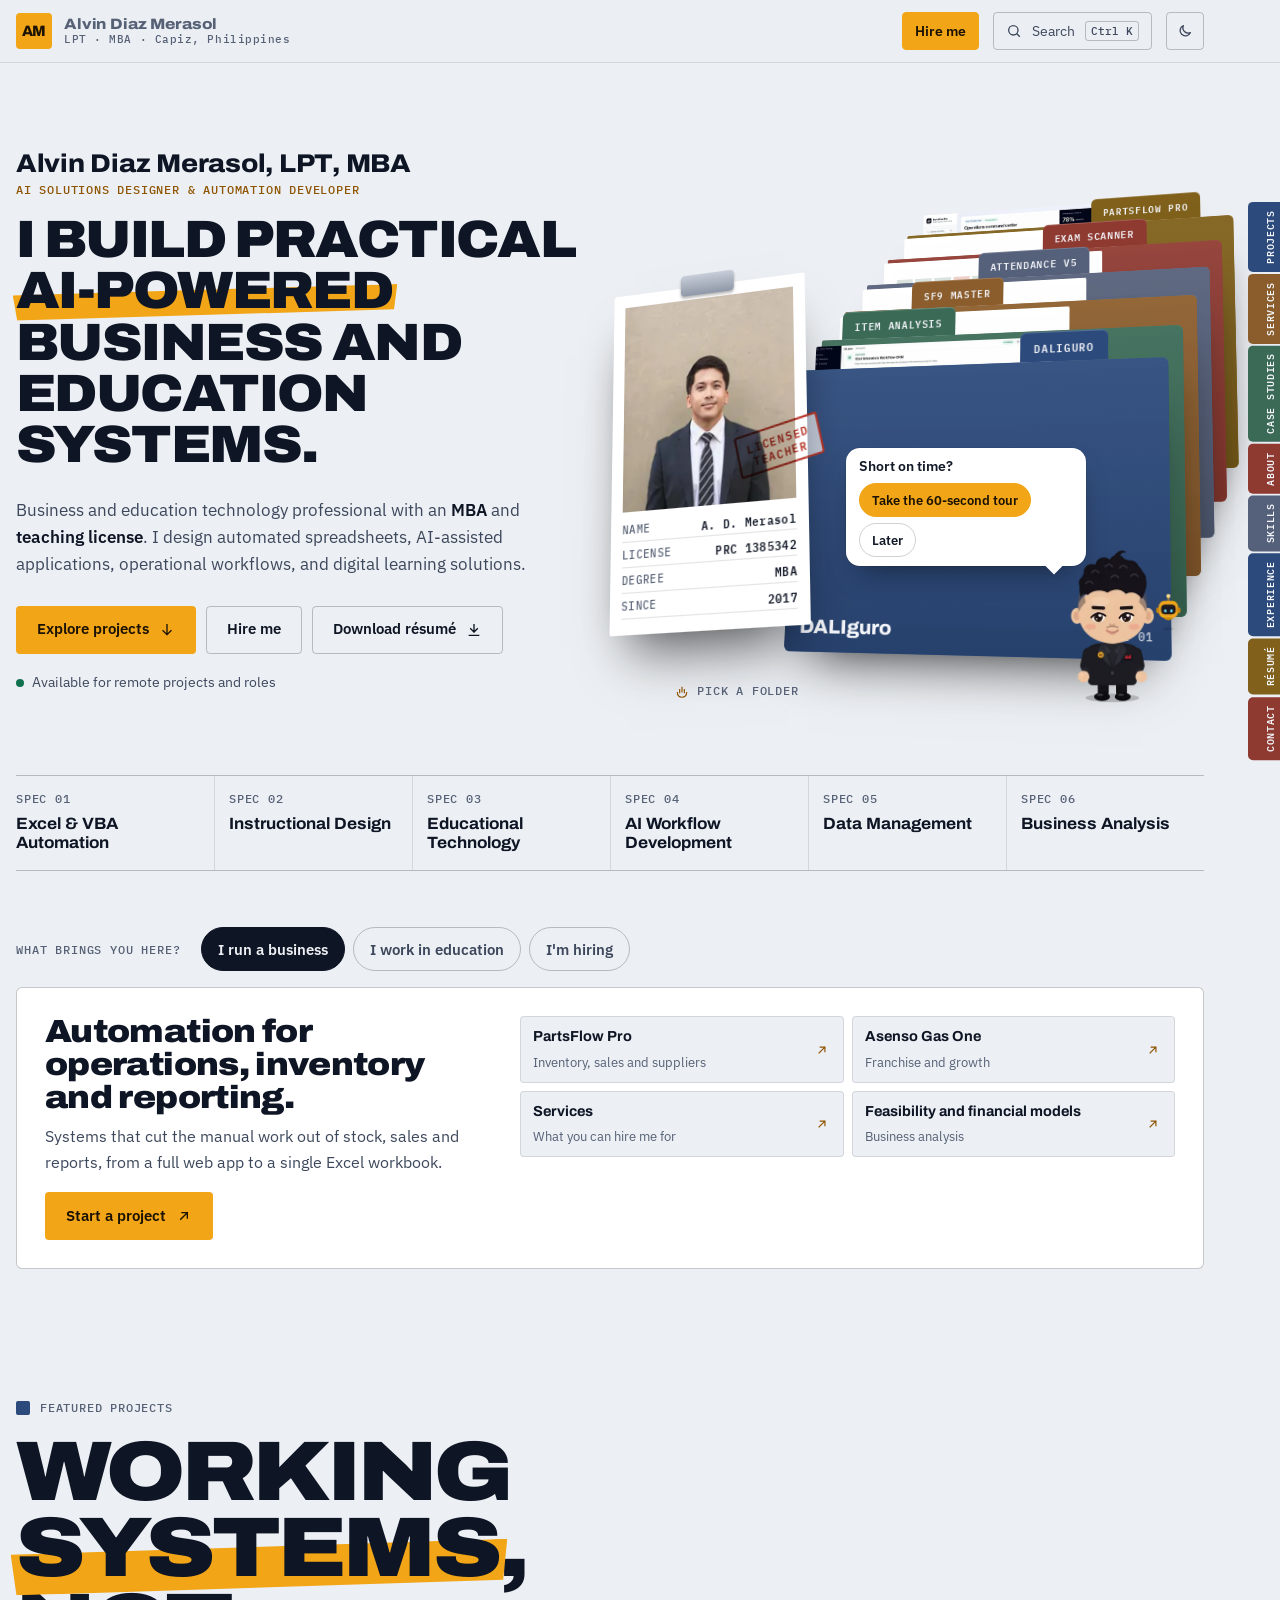
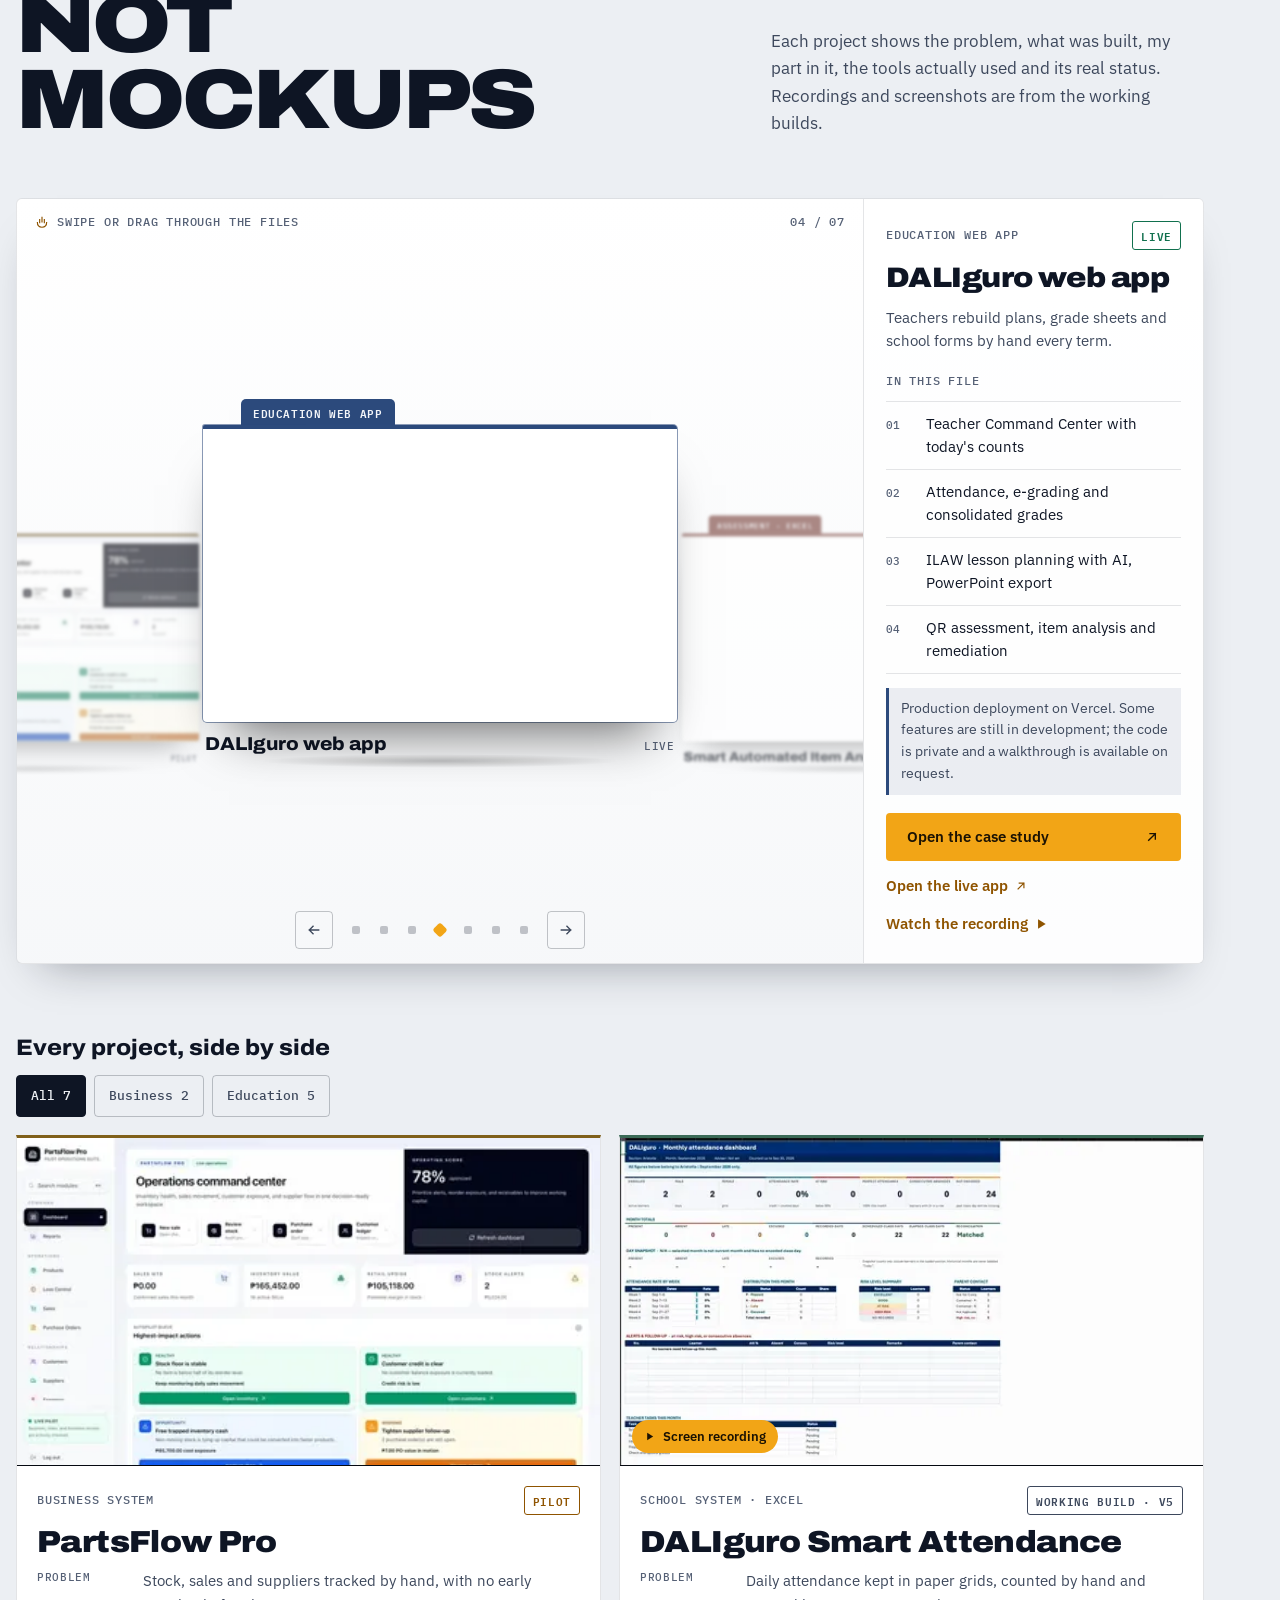
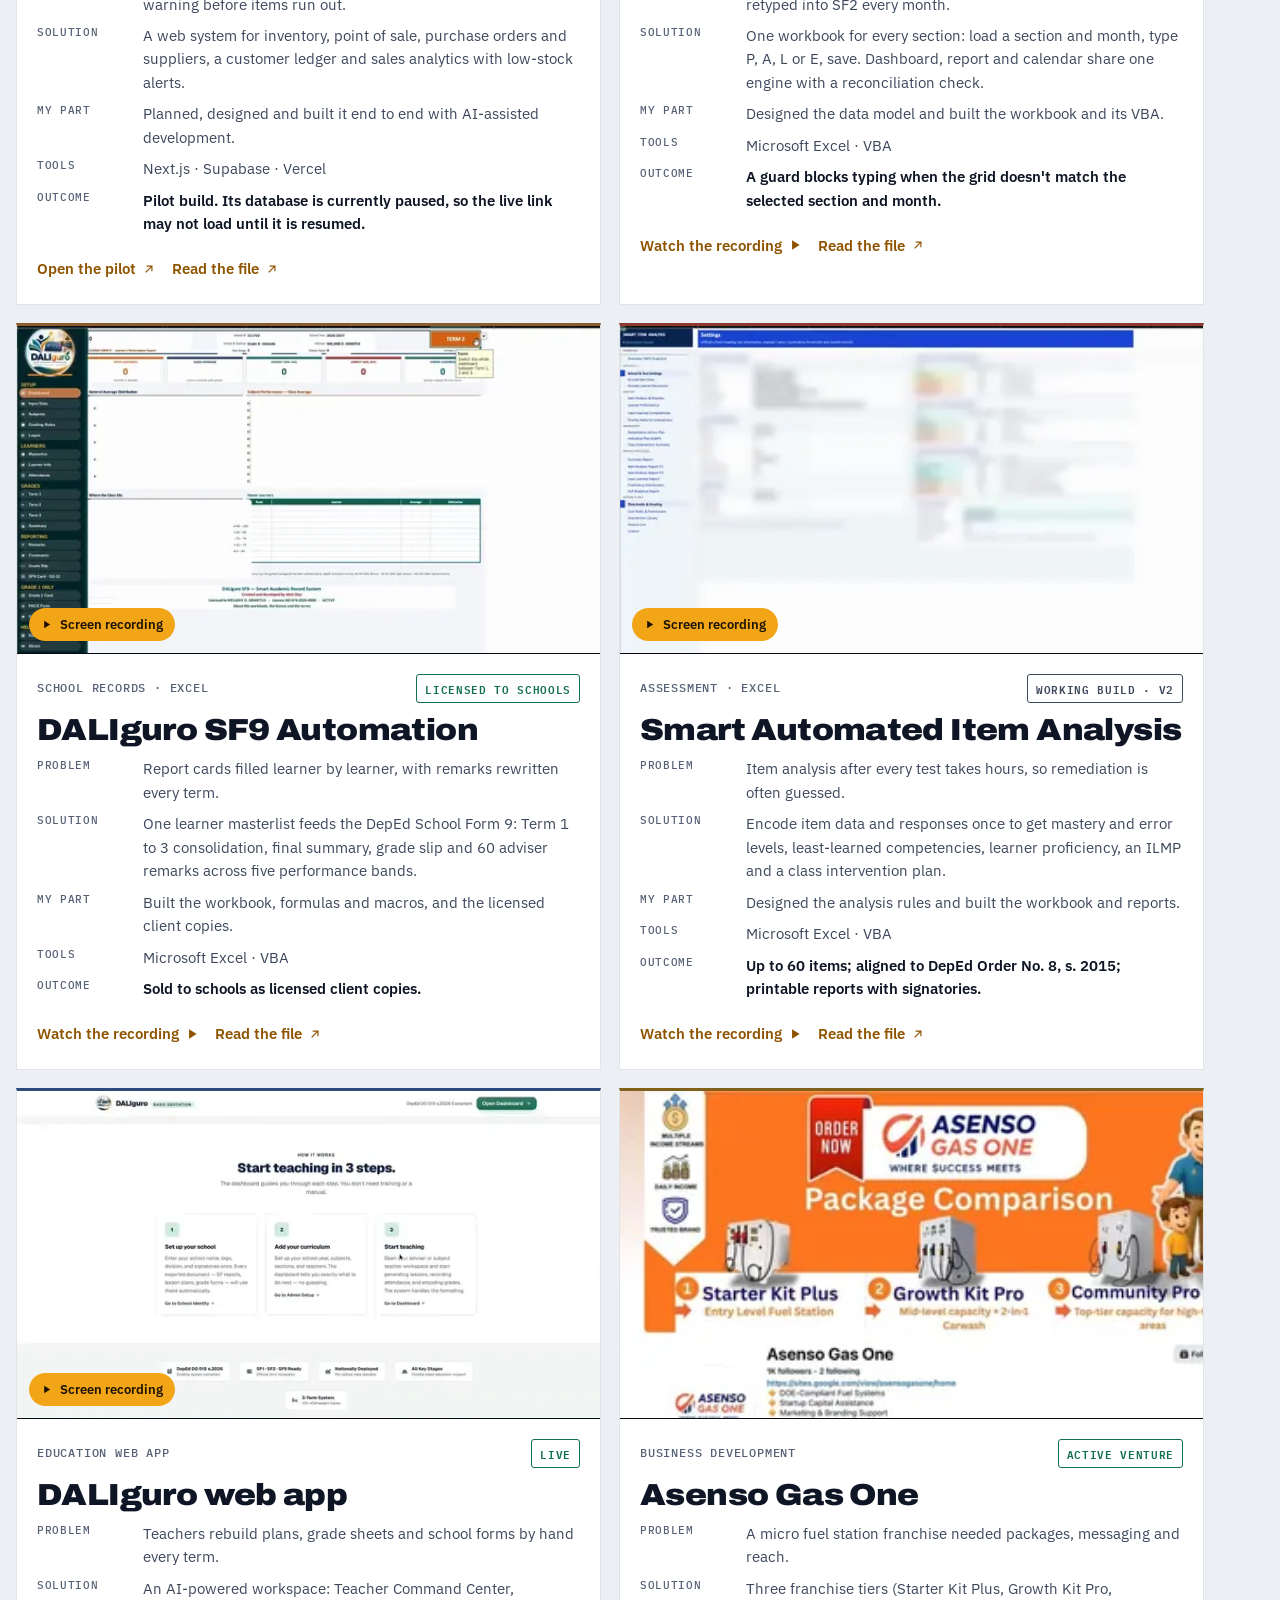
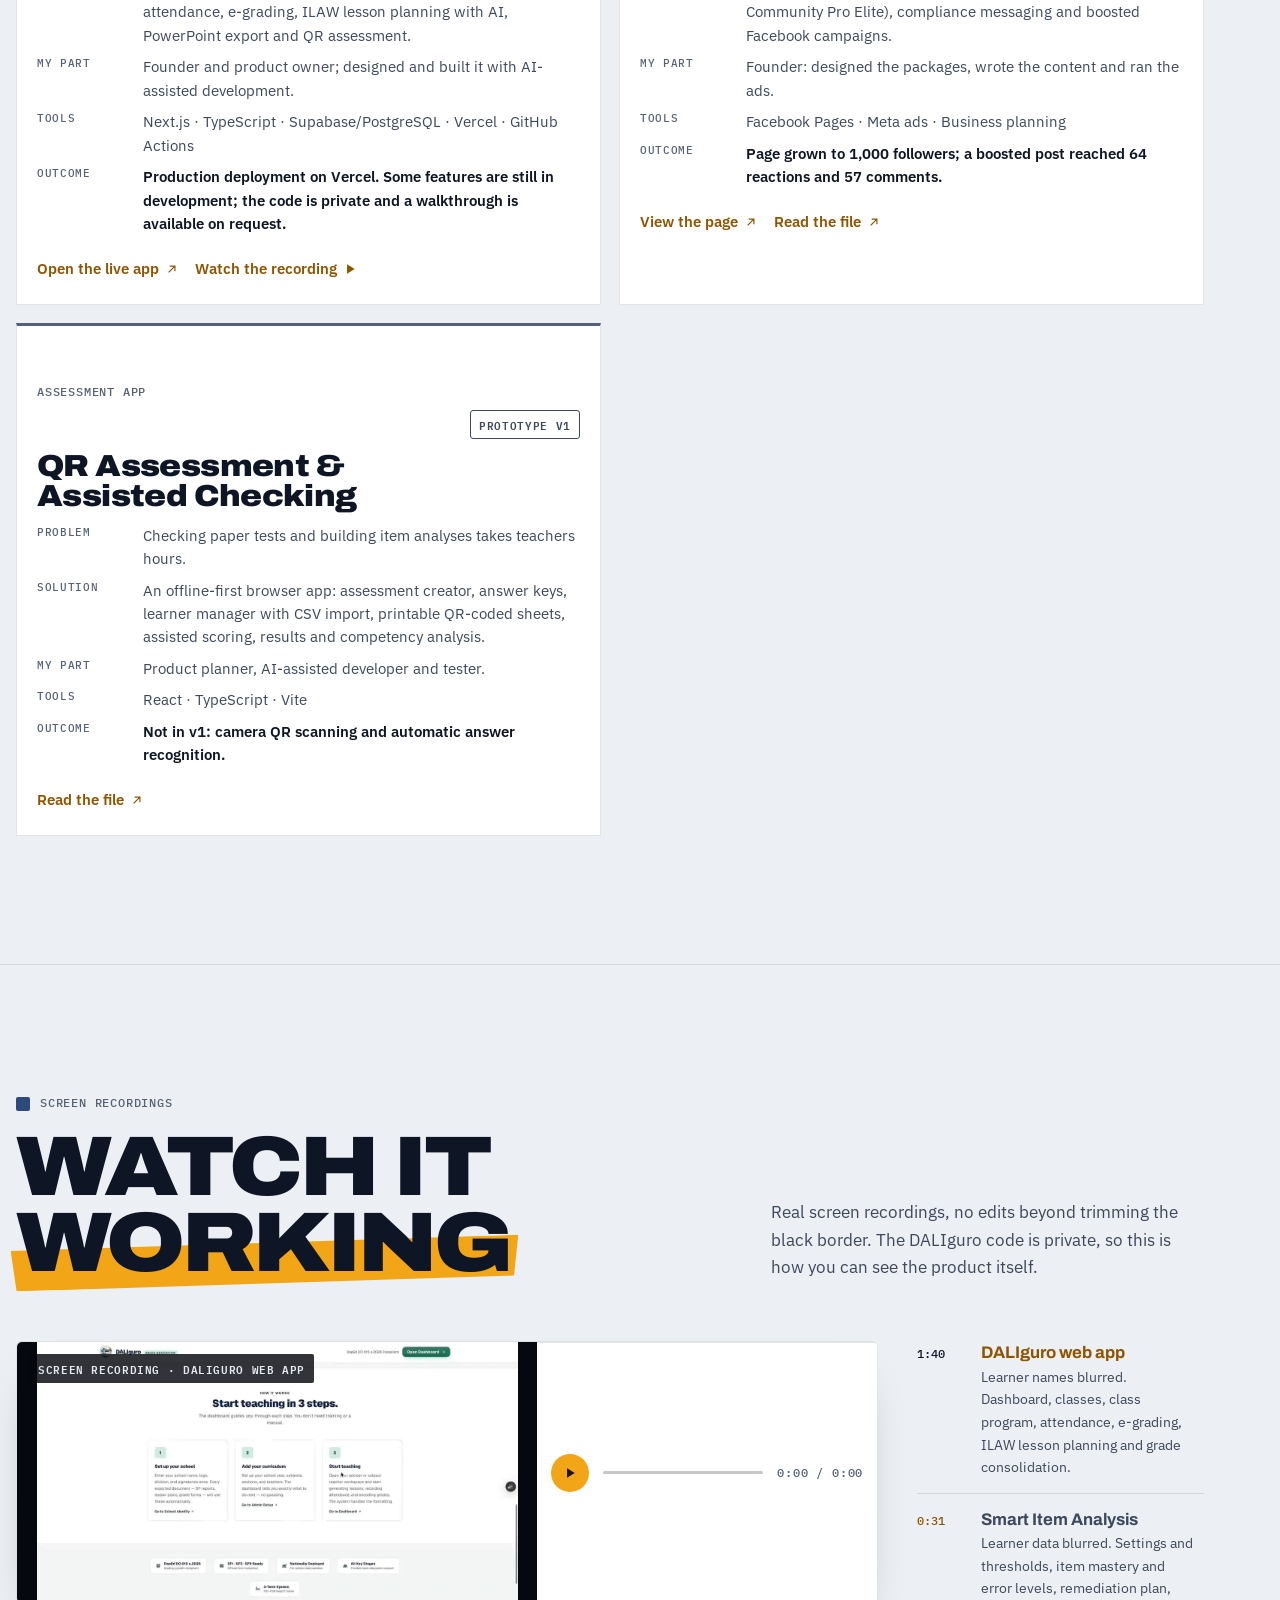
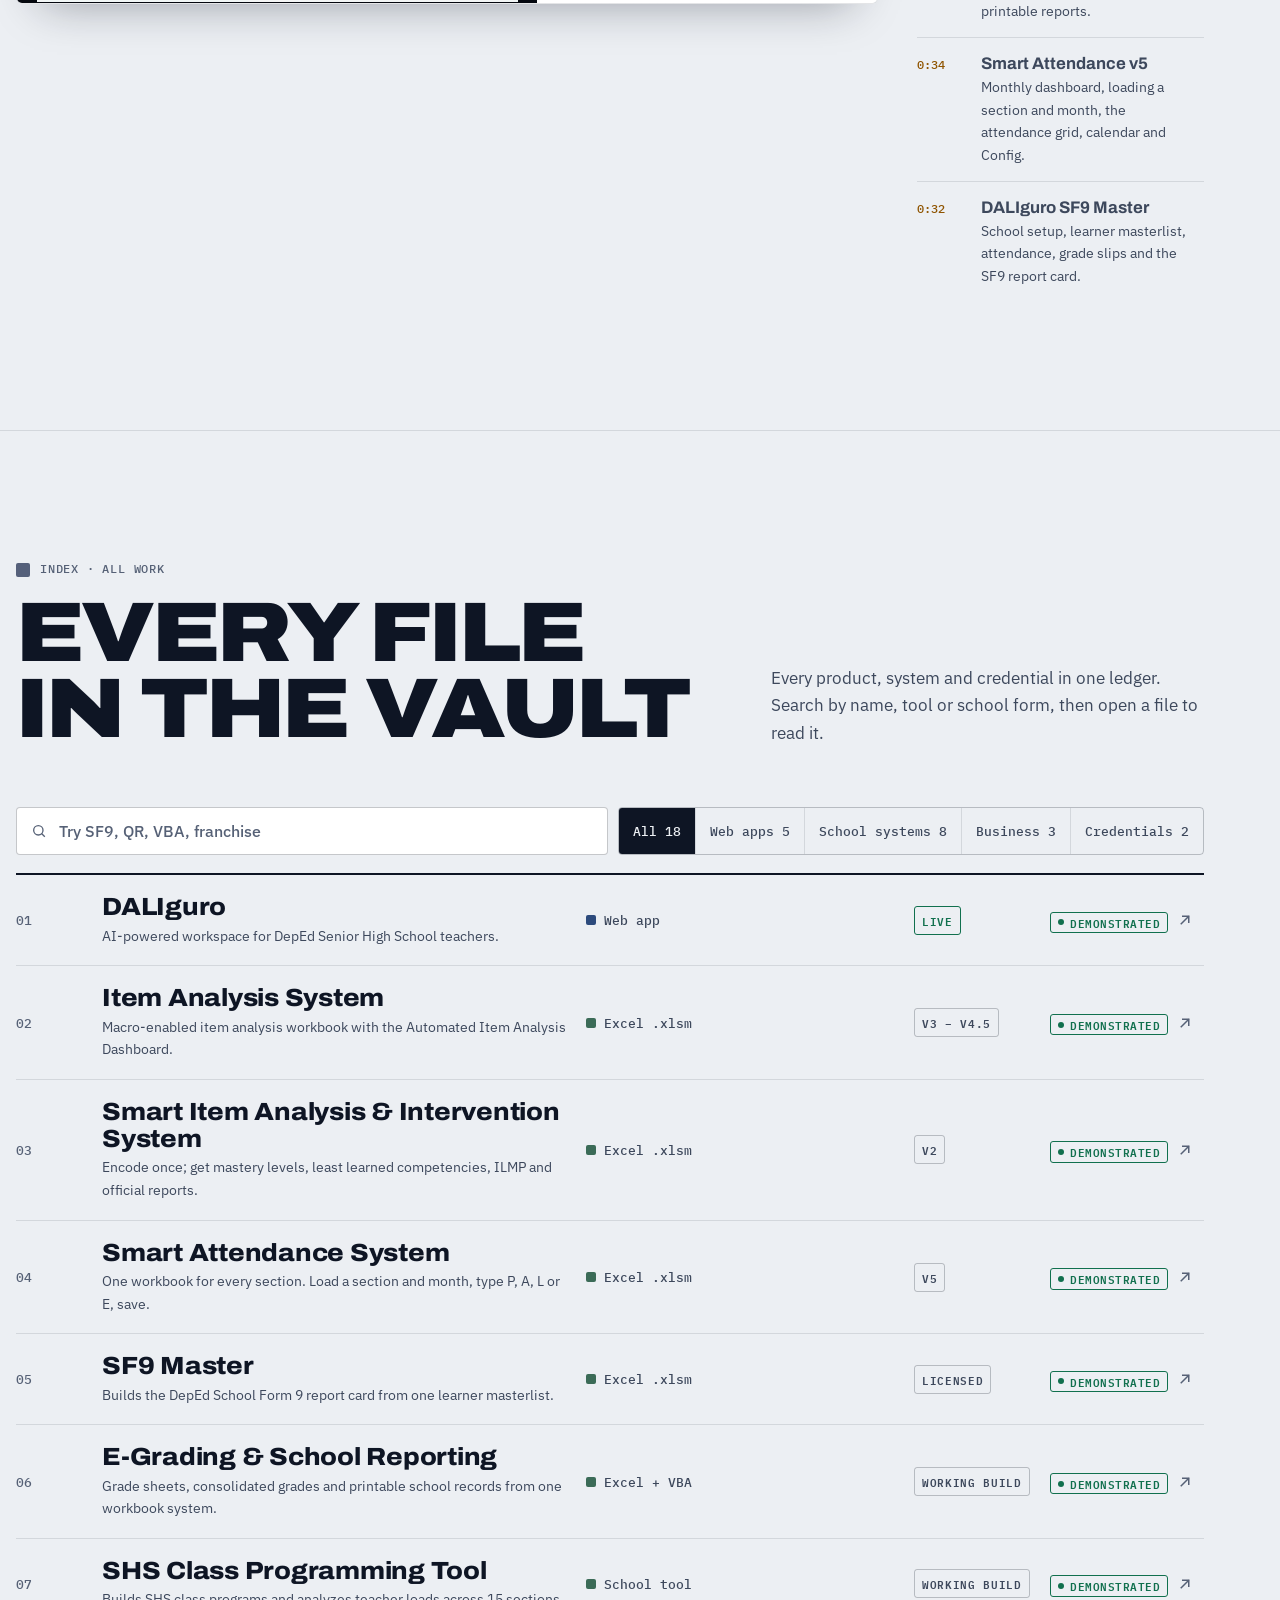
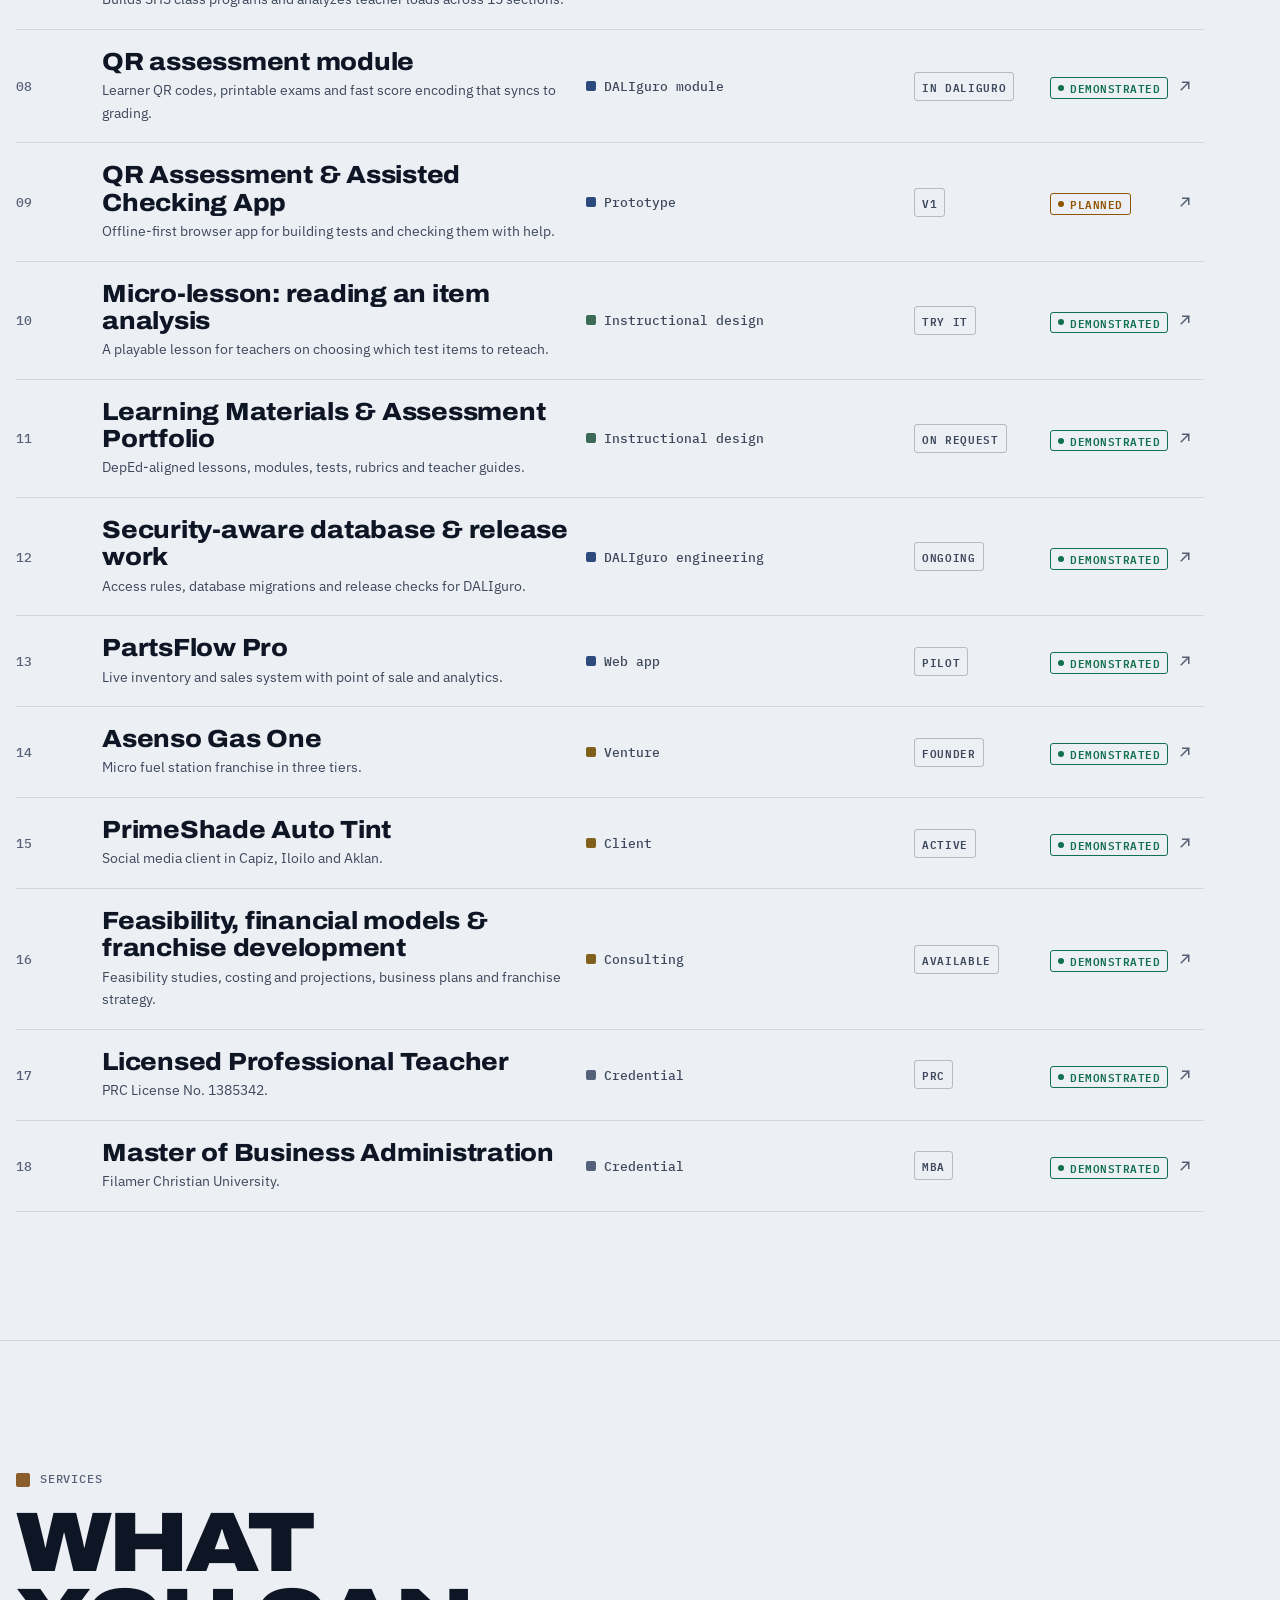
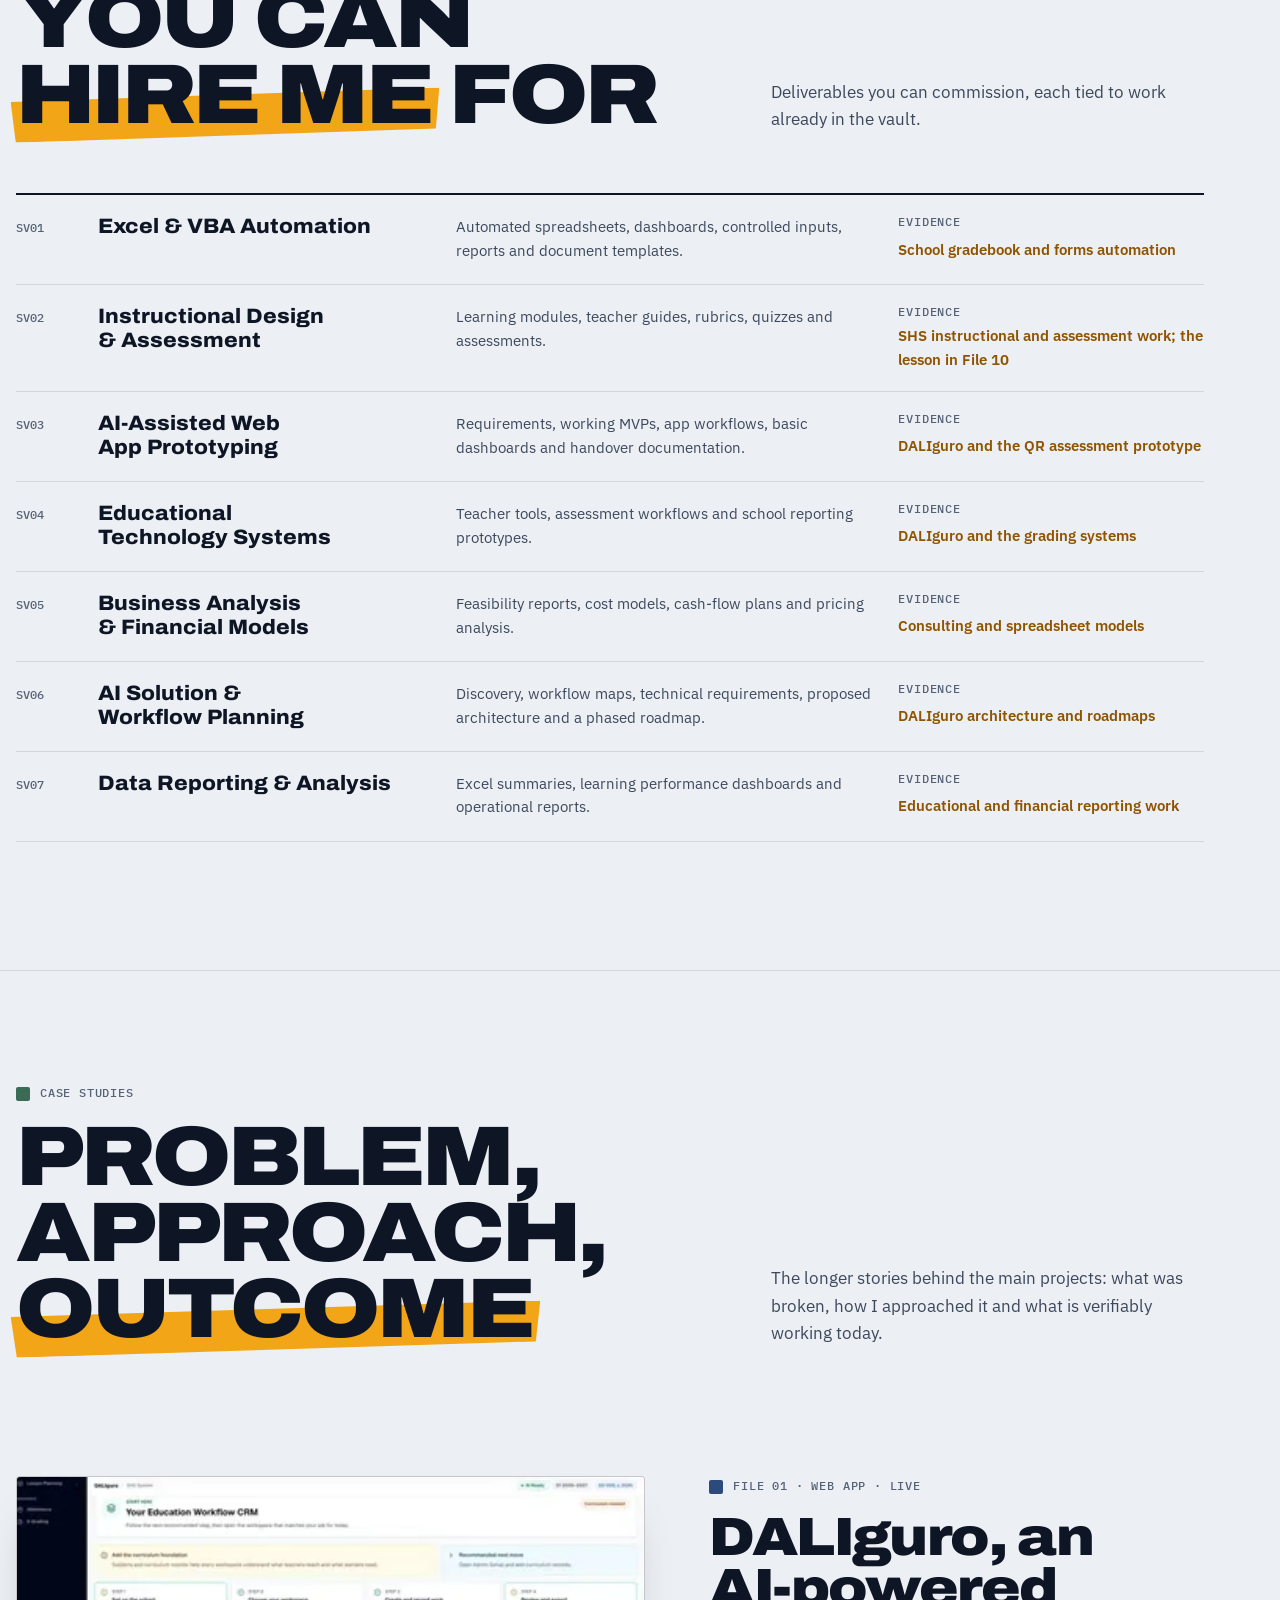
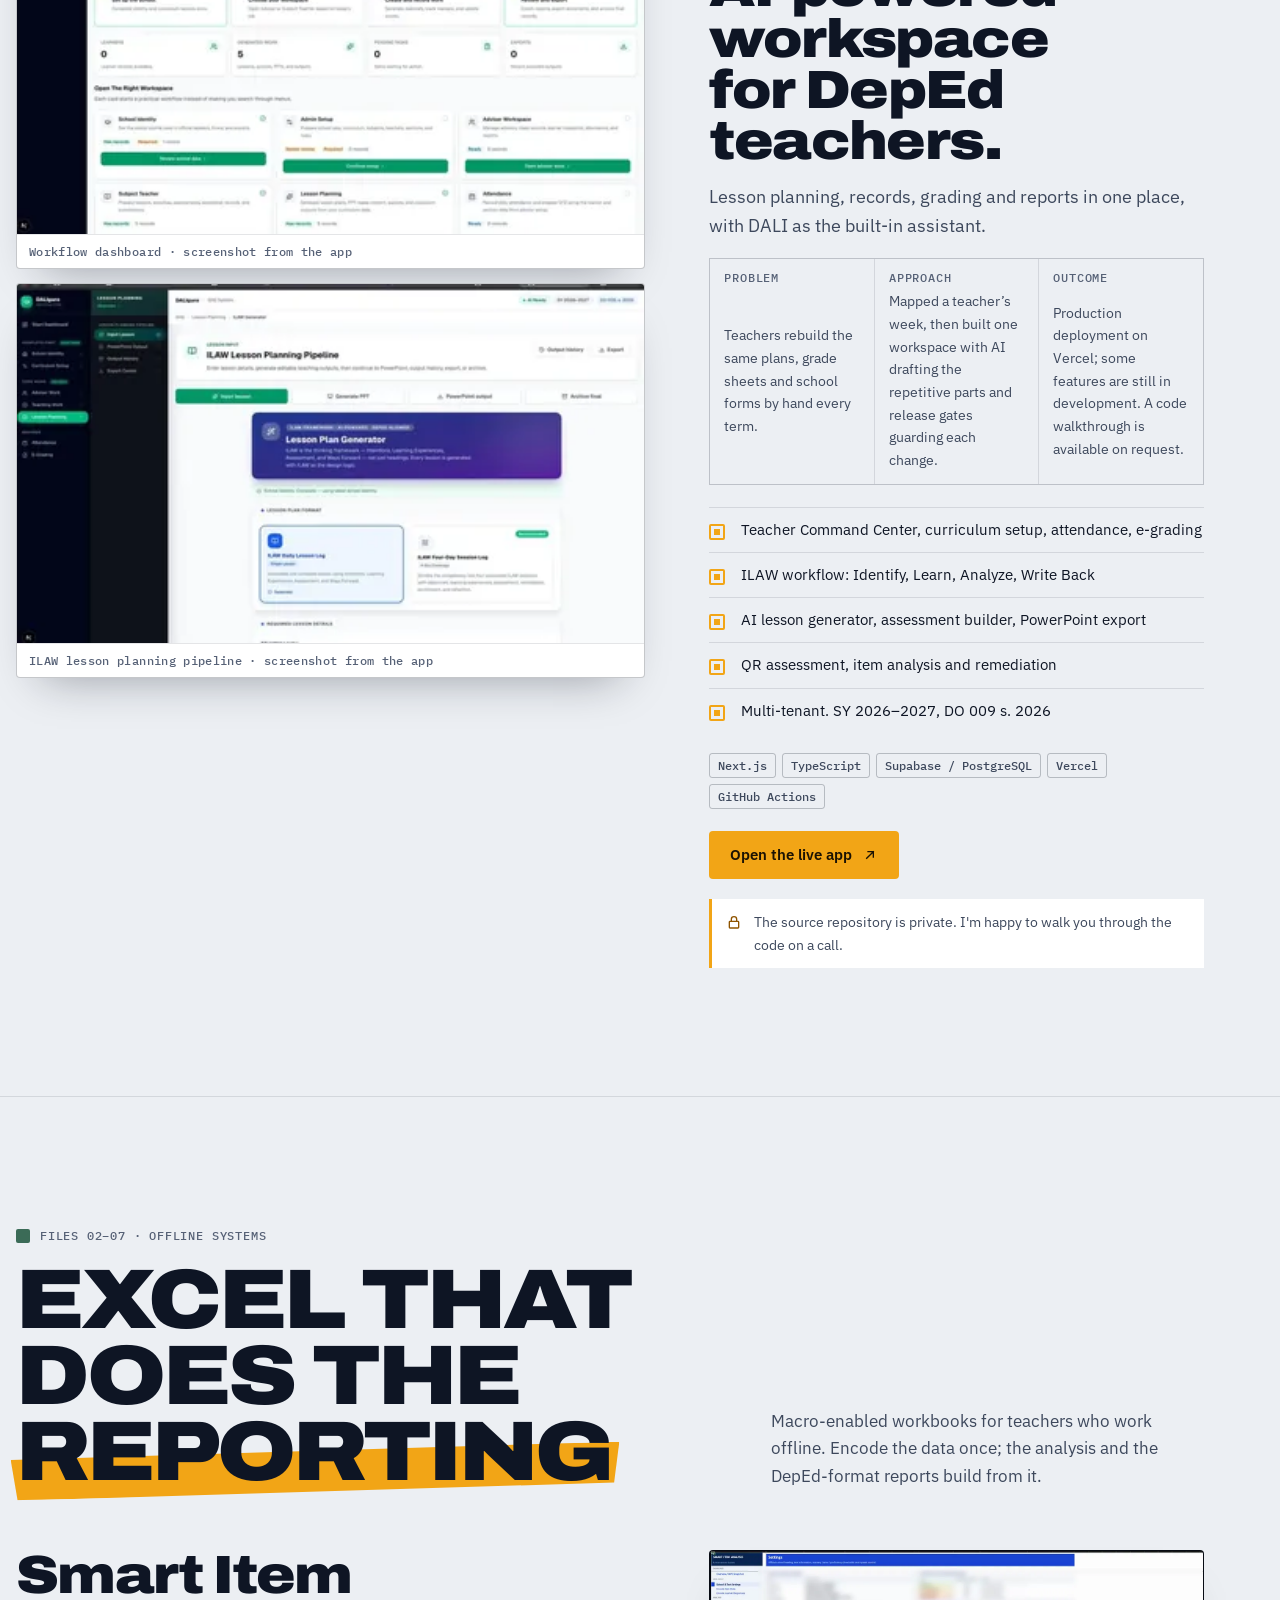
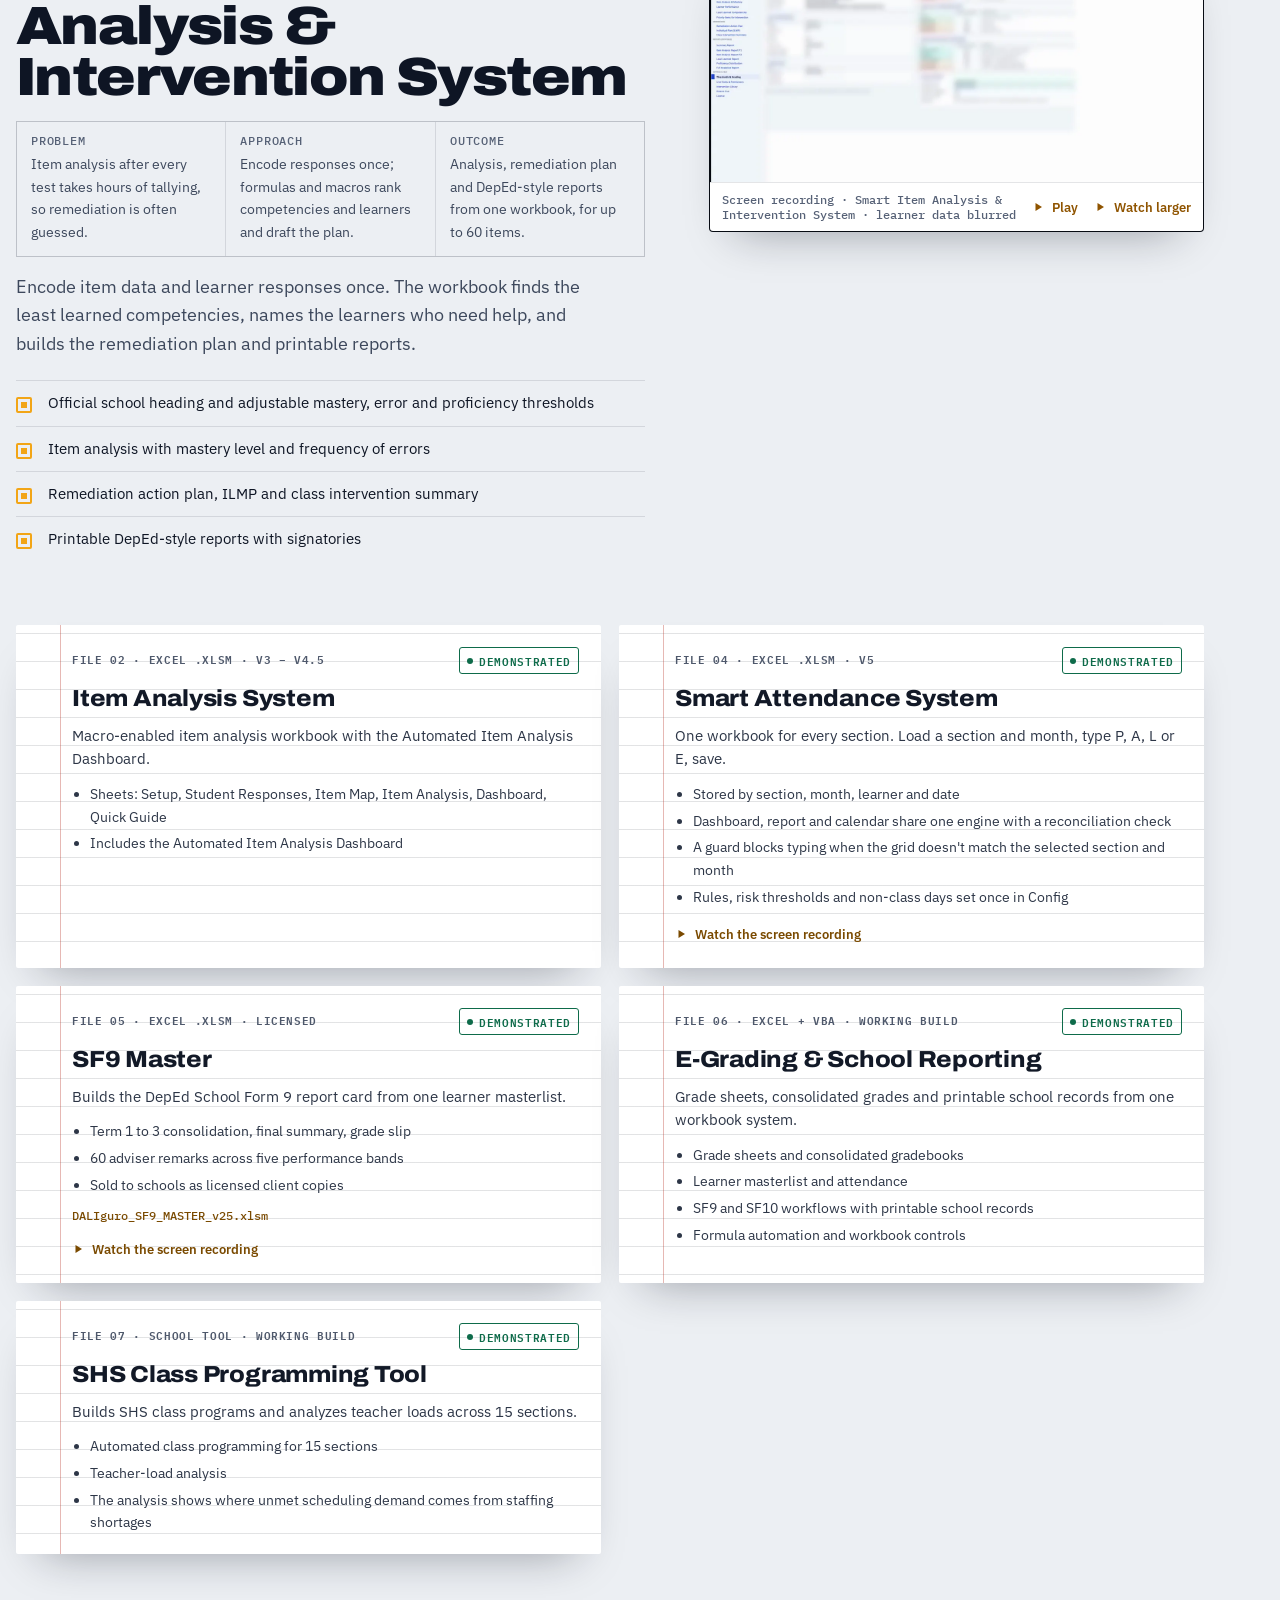
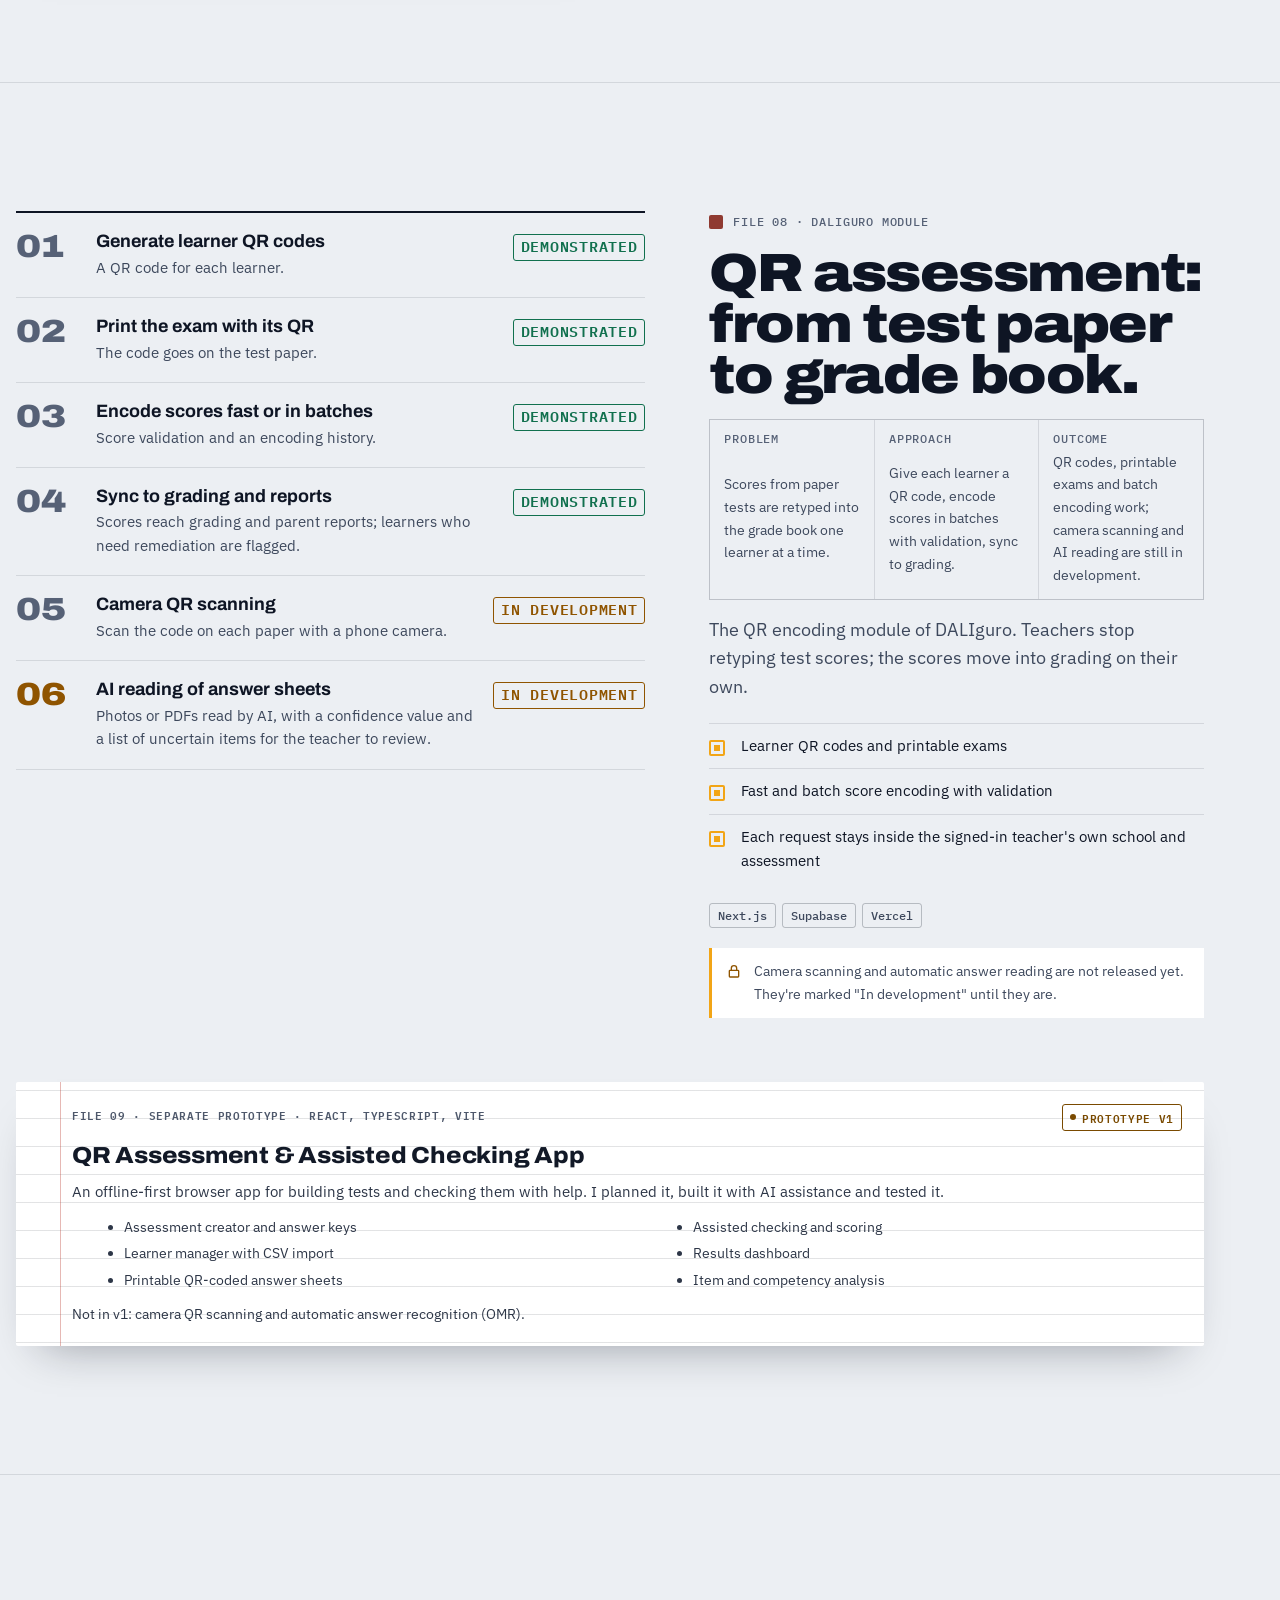
==== commit 7d3a2b74: "Add Chibi Alvin: interactive animated guide - Hero (190 px; 140 px on phones): follows the mouse wit" ====
--- a/index.html
+++ b/index.html
@@ -5,7 +5,7 @@
 <meta name="viewport" content="width=device-width, initial-scale=1, viewport-fit=cover">
 <!-- Security policy. The inline script is allowed by its hash: after editing the script, run  python3 tools/update-csp.py
      Cloudflare's analytics host is pre-allowed so the snippet in docs/VISITOR-COUNTER.md works once it is pasted in. -->
-<meta http-equiv="Content-Security-Policy" content="default-src 'self'; script-src 'sha256-EZltavTNsmnJ01A76wda9SHu1nHND2clFl41sOuOCEI=' https://static.cloudflareinsights.com; style-src 'self' 'unsafe-inline'; img-src 'self'; font-src 'self'; media-src 'self'; connect-src 'self' https://abacus.jasoncameron.dev https://cloudflareinsights.com; object-src 'none'; base-uri 'self'; form-action 'self'; upgrade-insecure-requests">
+<meta http-equiv="Content-Security-Policy" content="default-src 'self'; script-src 'sha256-EZltavTNsmnJ01A76wda9SHu1nHND2clFl41sOuOCEI=' 'self' https://static.cloudflareinsights.com; style-src 'self' 'unsafe-inline'; img-src 'self'; font-src 'self'; media-src 'self'; connect-src 'self' https://abacus.jasoncameron.dev https://cloudflareinsights.com; object-src 'none'; base-uri 'self'; form-action 'self'; upgrade-insecure-requests">
 <title>Alvin Diaz Merasol — AI-Powered Business and Education Systems</title>
 <meta name="description" content="Alvin Diaz Merasol, LPT, MBA. Practical AI-powered business and education systems: Excel automation, web apps, workflows and learning design.">
 <link rel="canonical" href="https://tep2234.github.io/website/">
@@ -2219,5 +2219,6 @@
 })();
 </script>
 <!-- Cloudflare Web Analytics: not active. Paste the snippet from Cloudflare > Web Analytics > Manage site here (see docs/VISITOR-COUNTER.md). -->
+<script src="assets/js/chibi.js" defer data-page="home"></script>
 </body>
 </html>
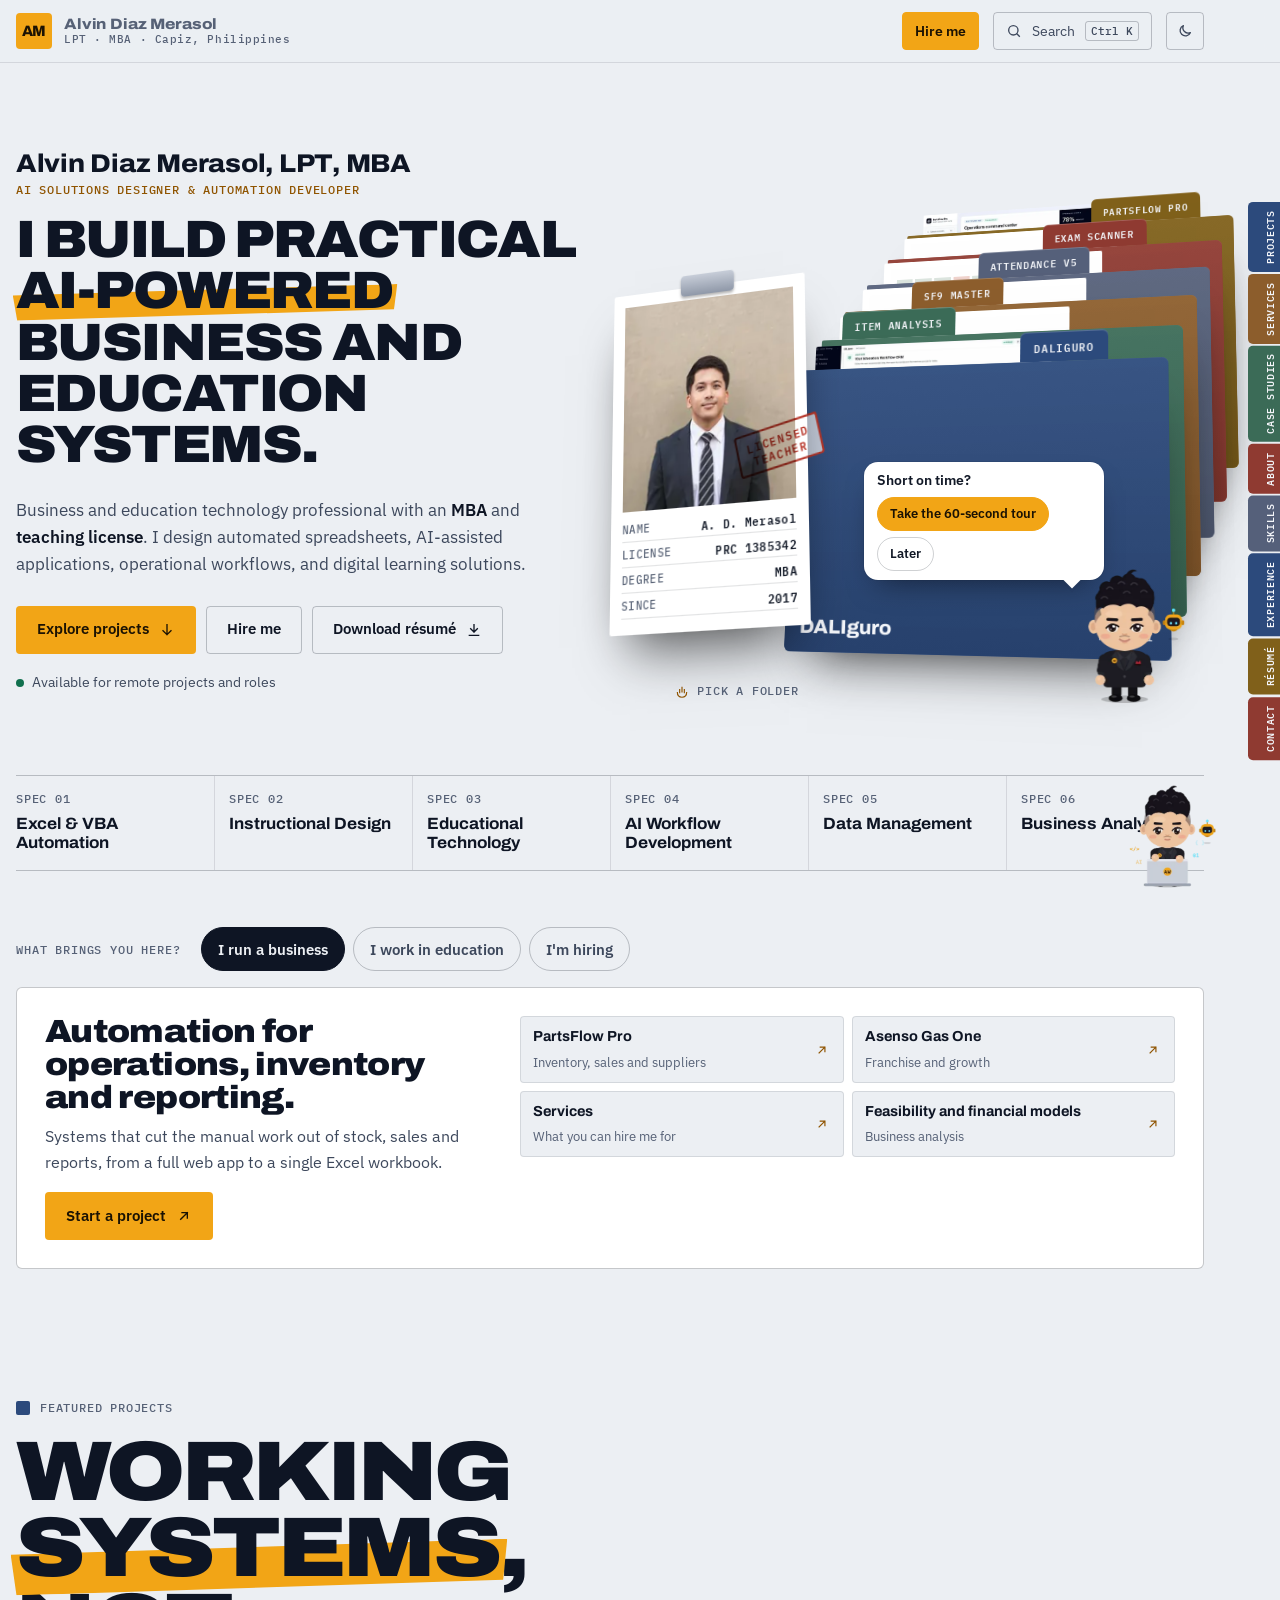
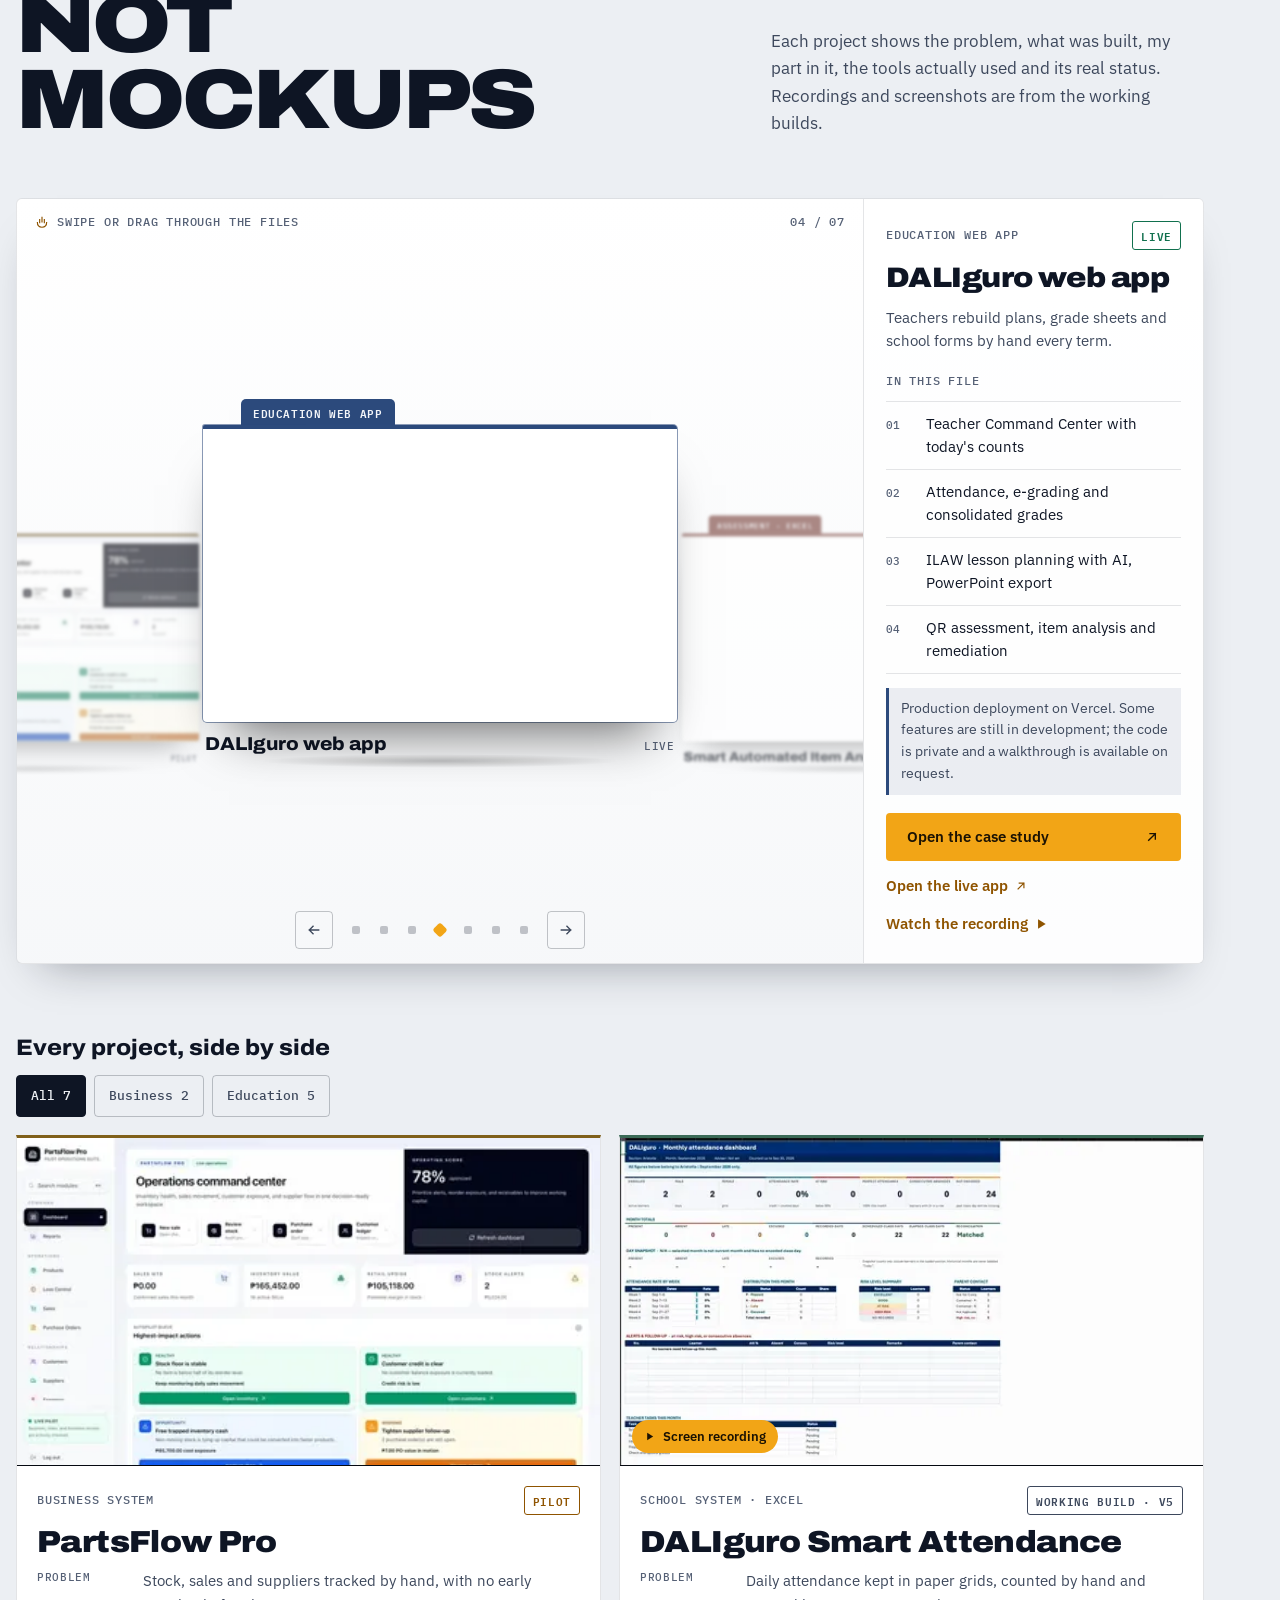
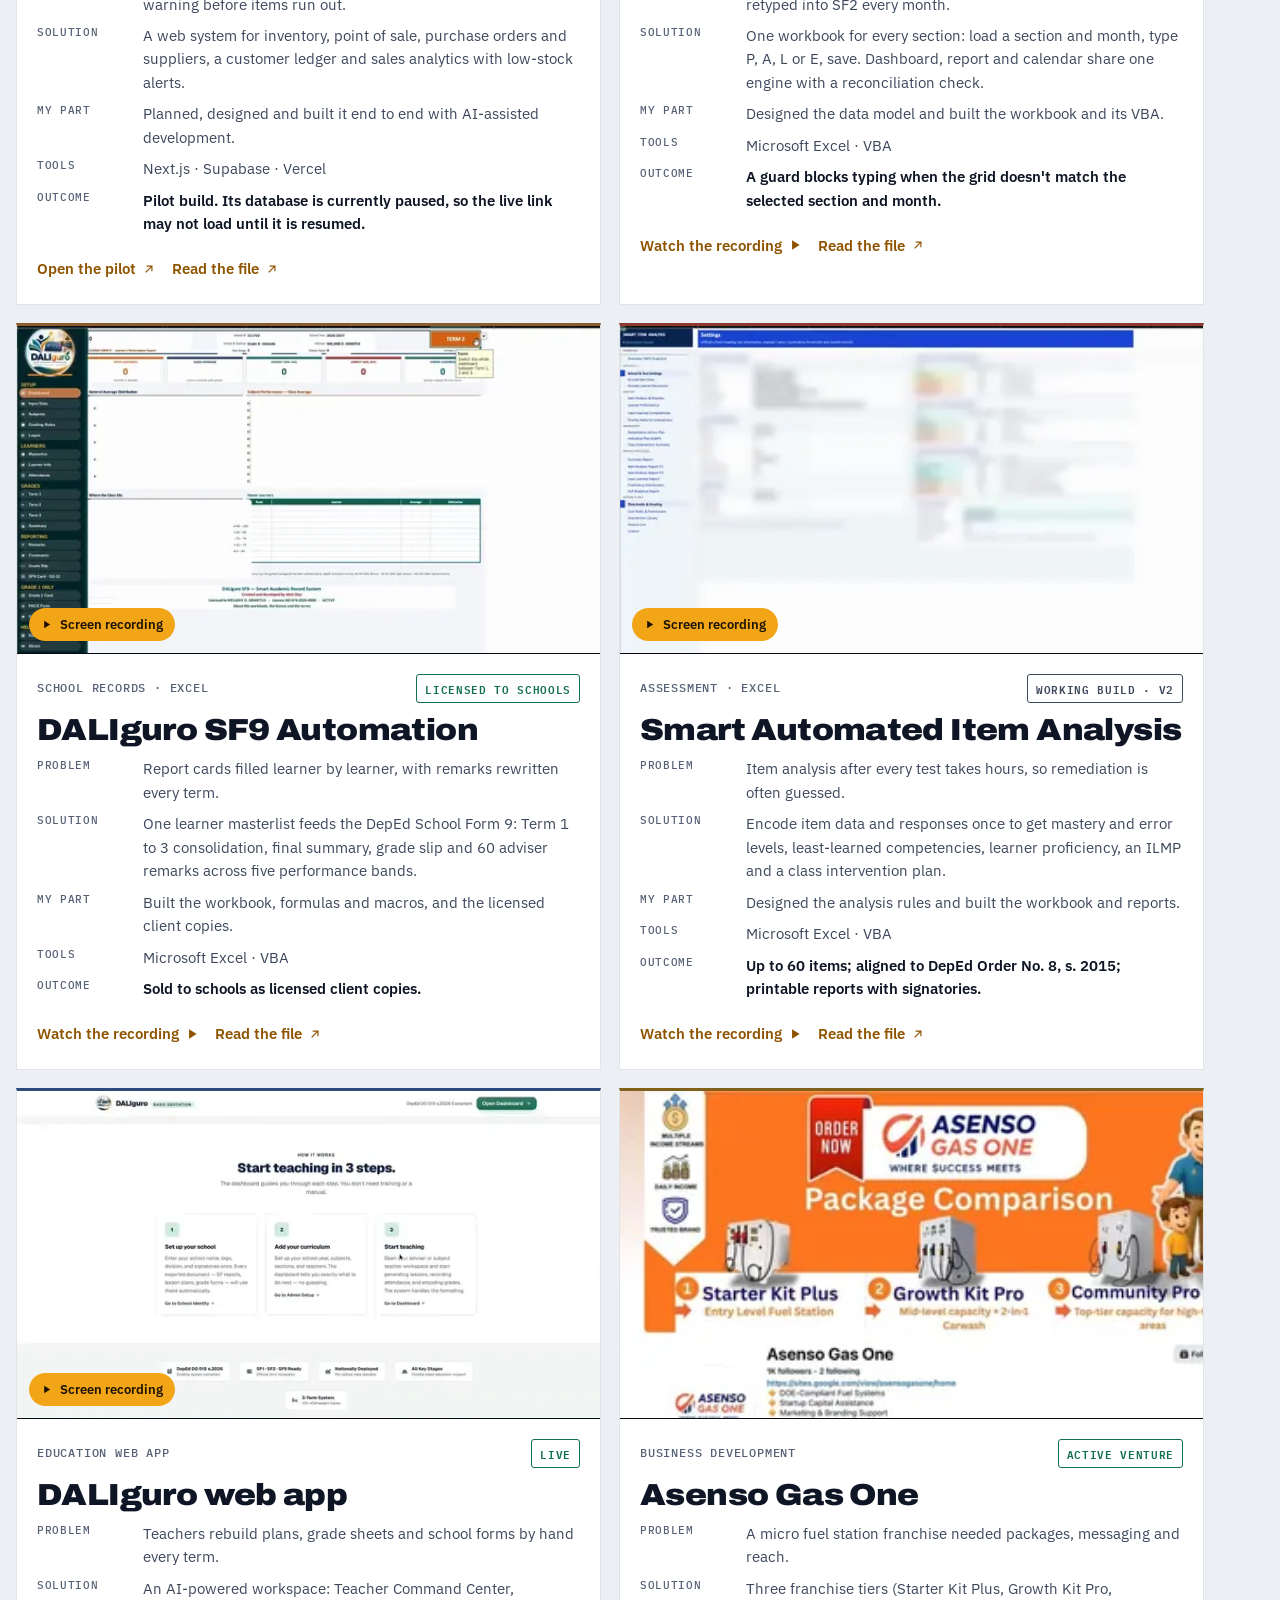
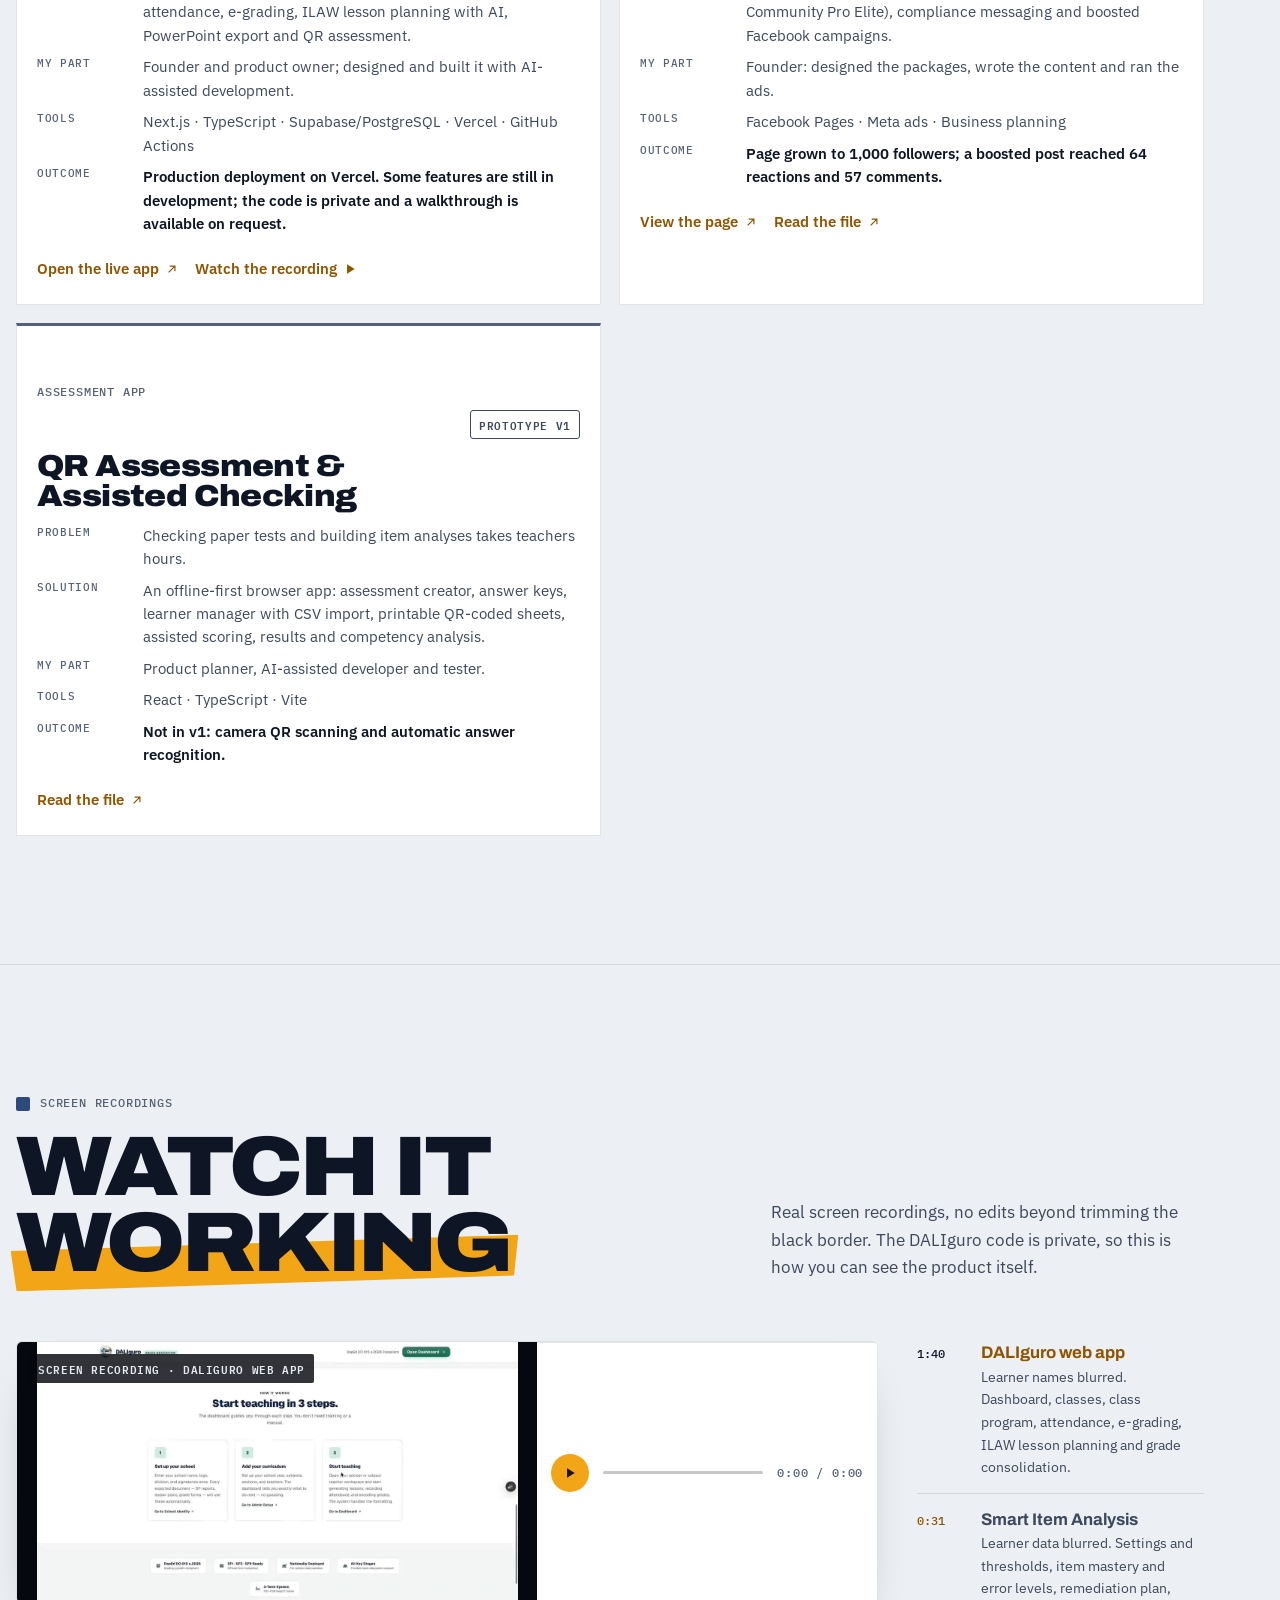
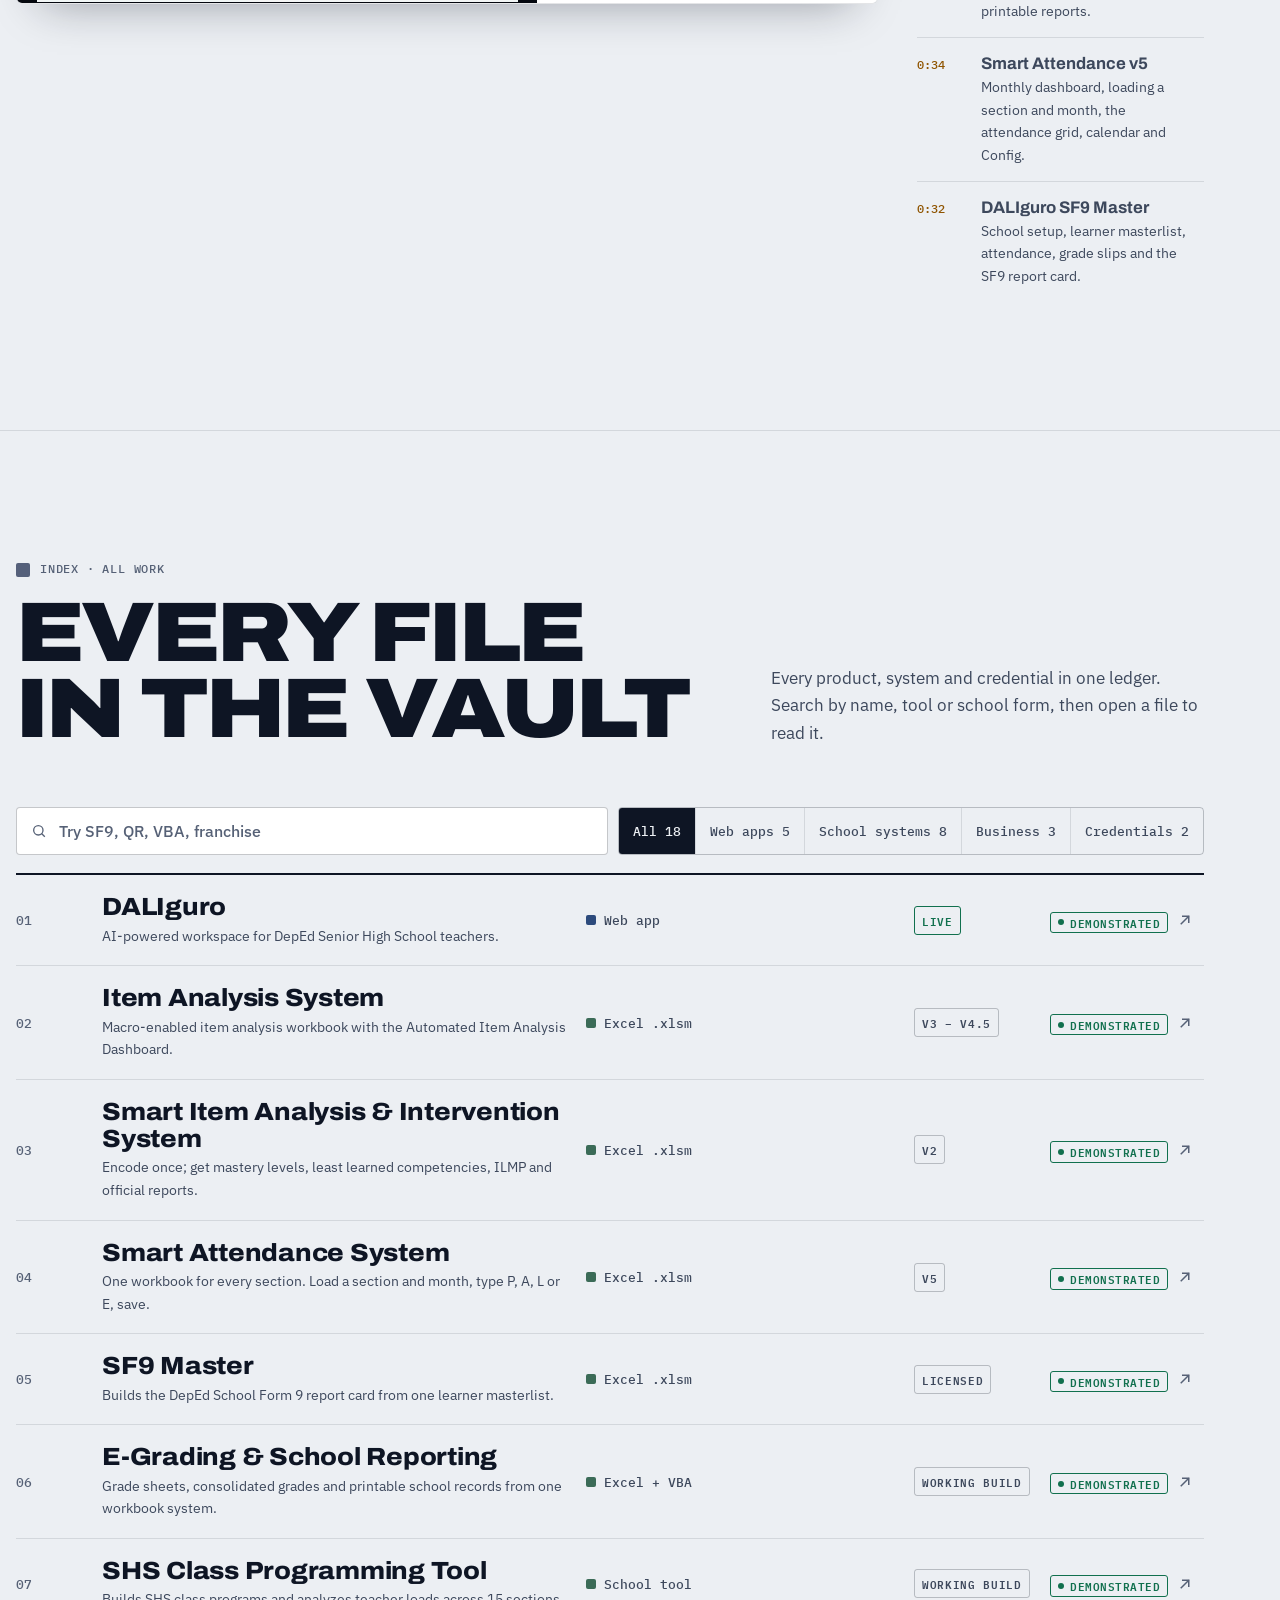
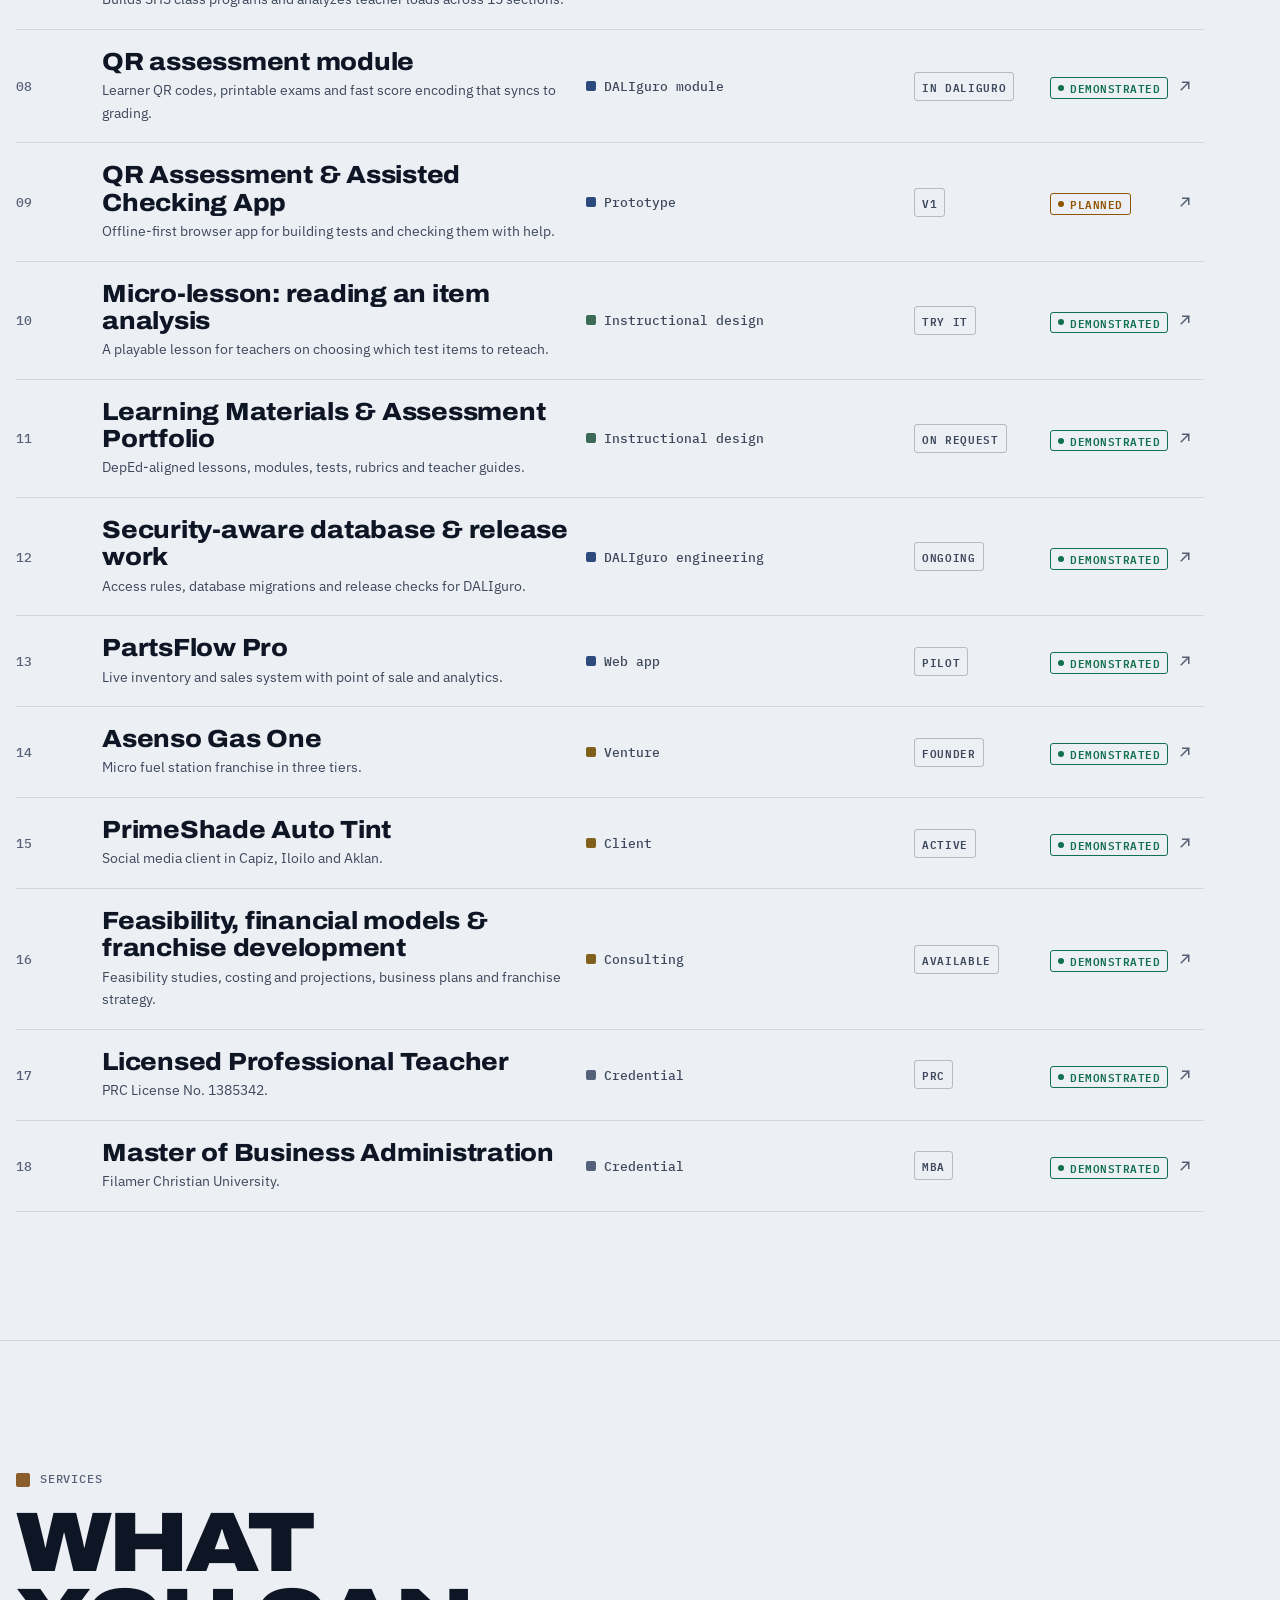
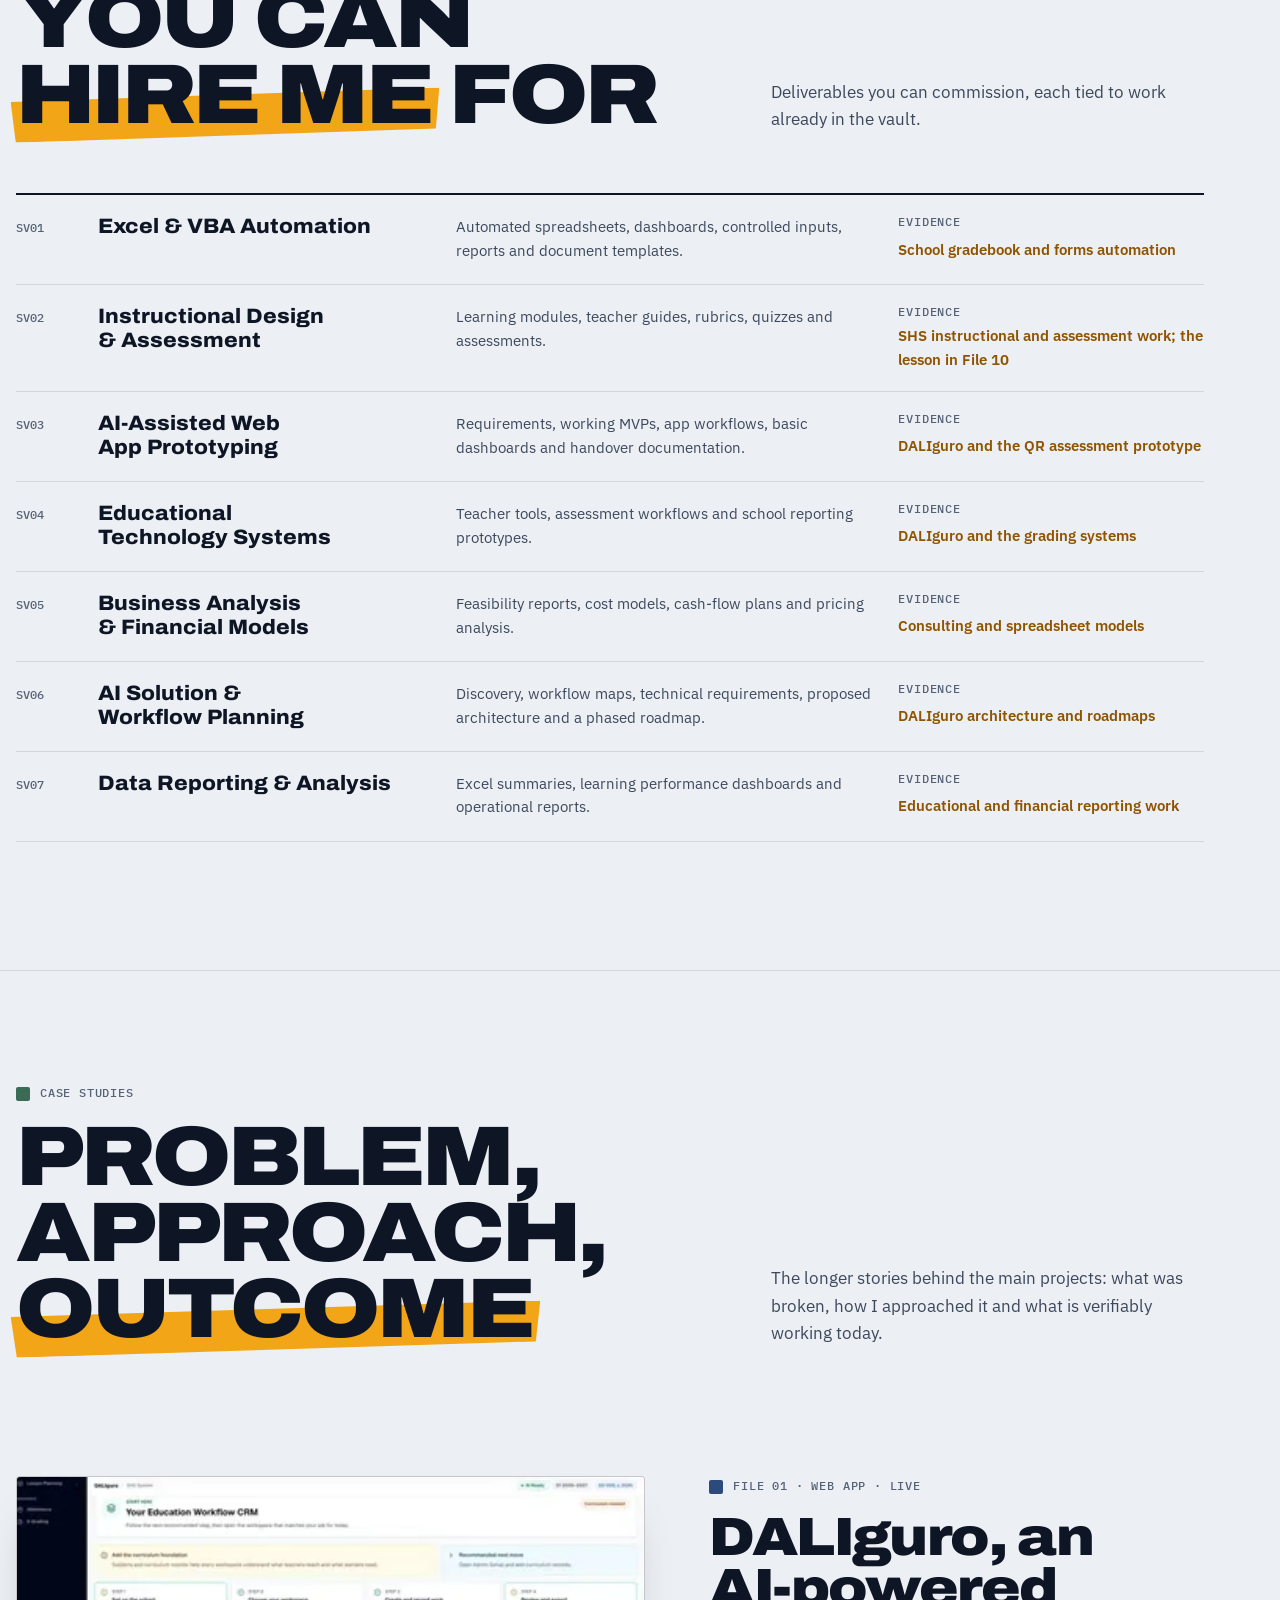
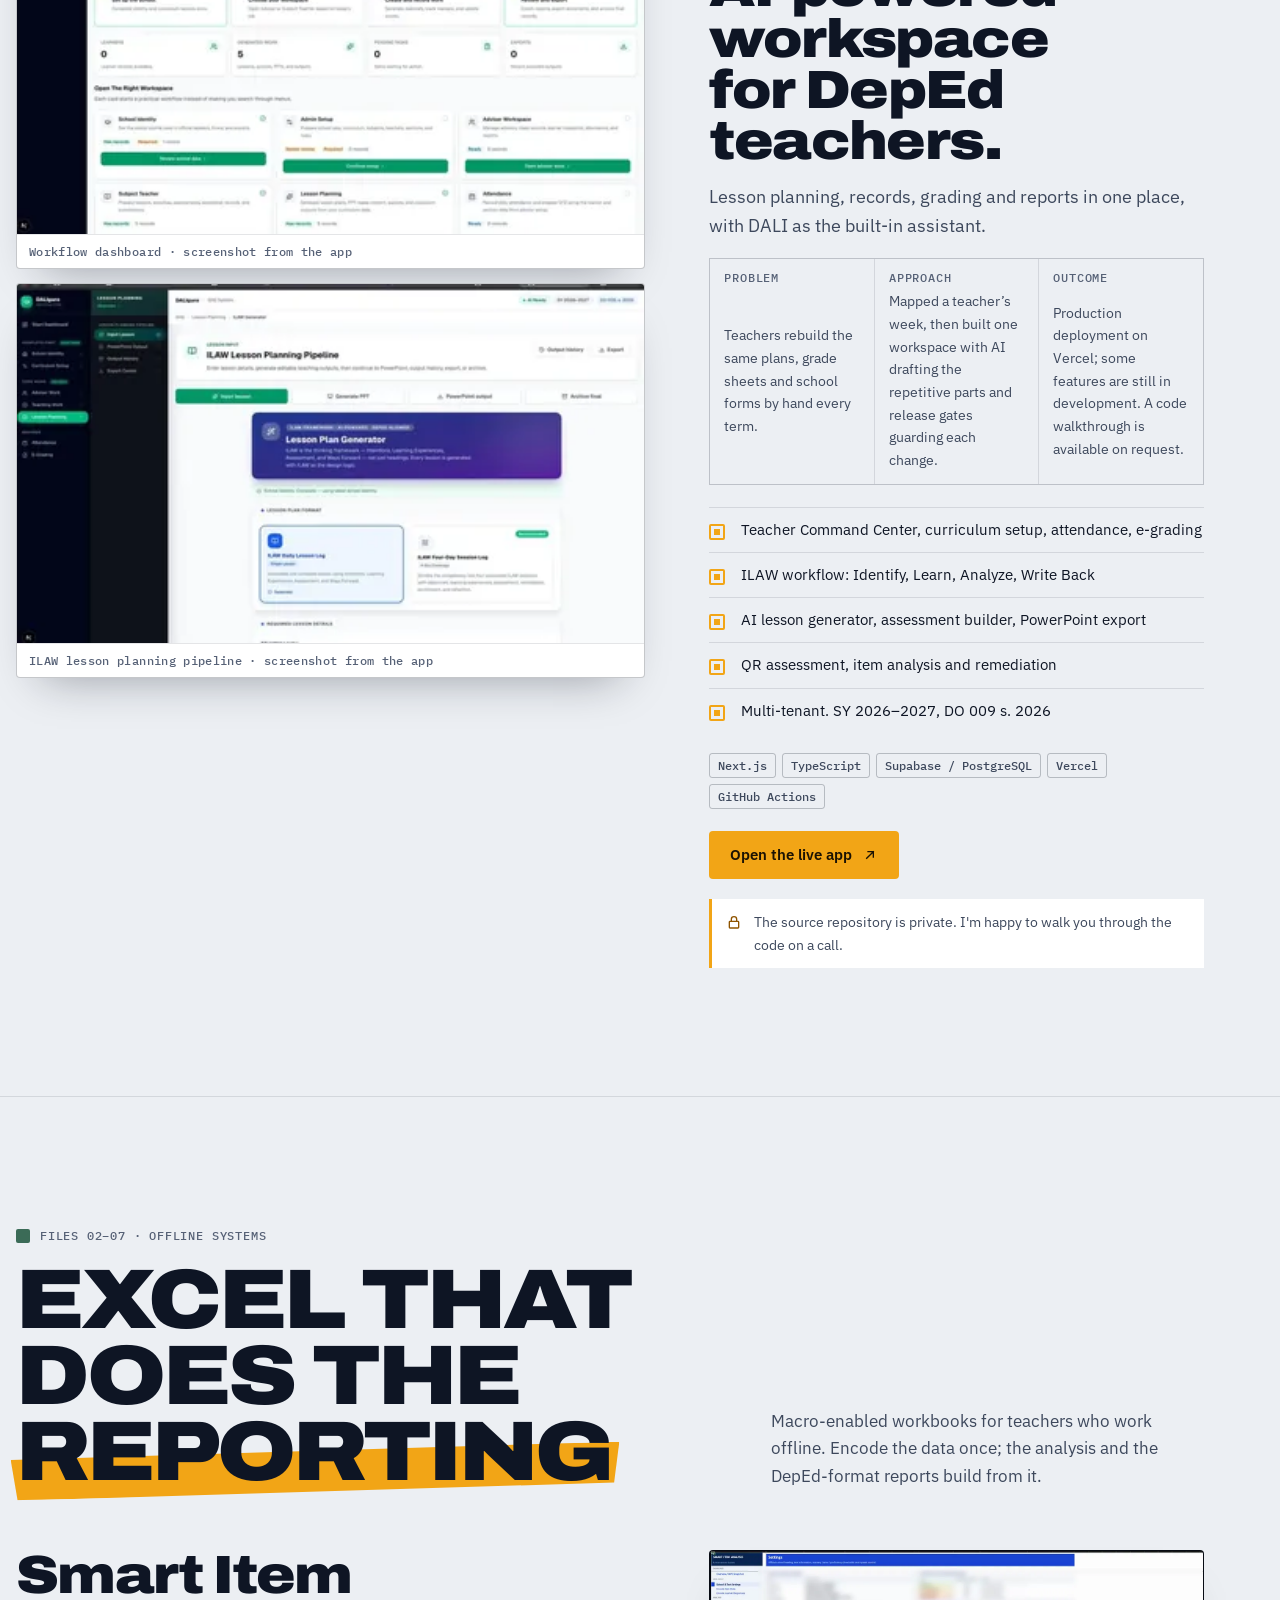
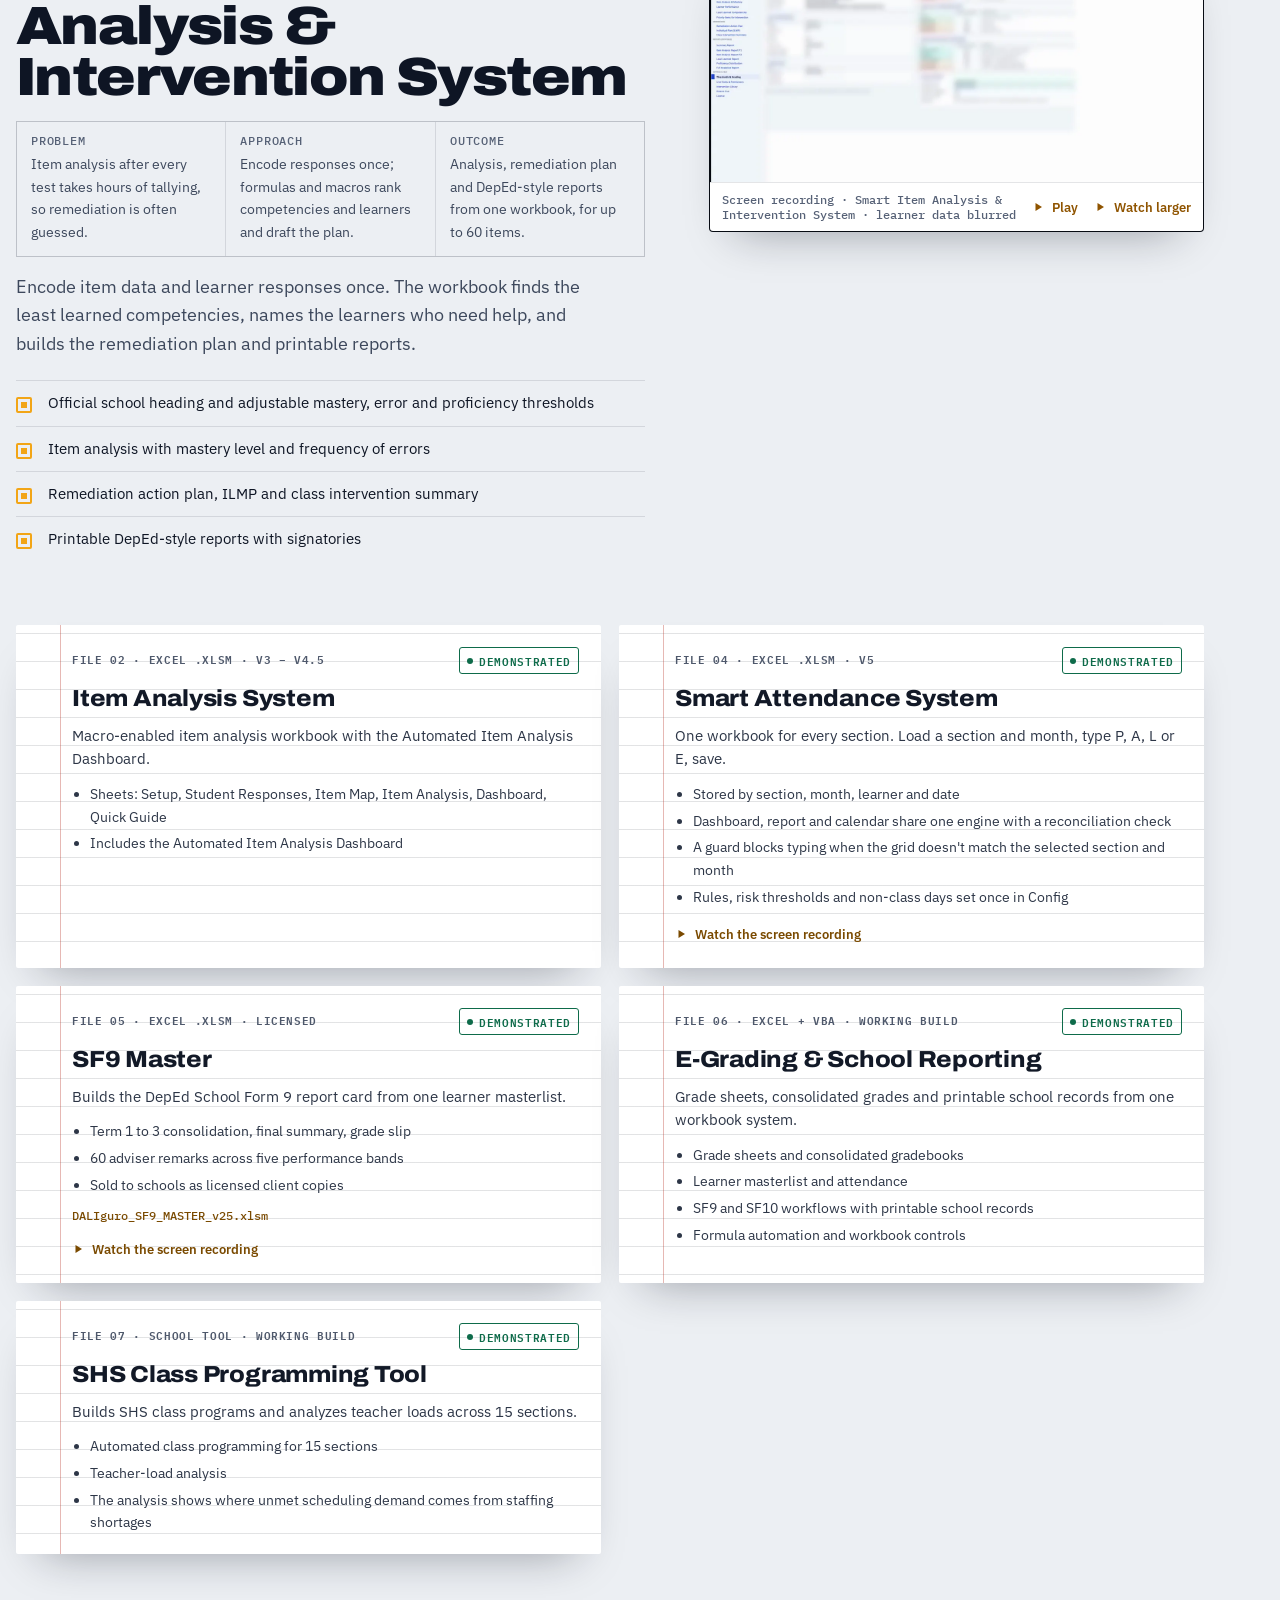
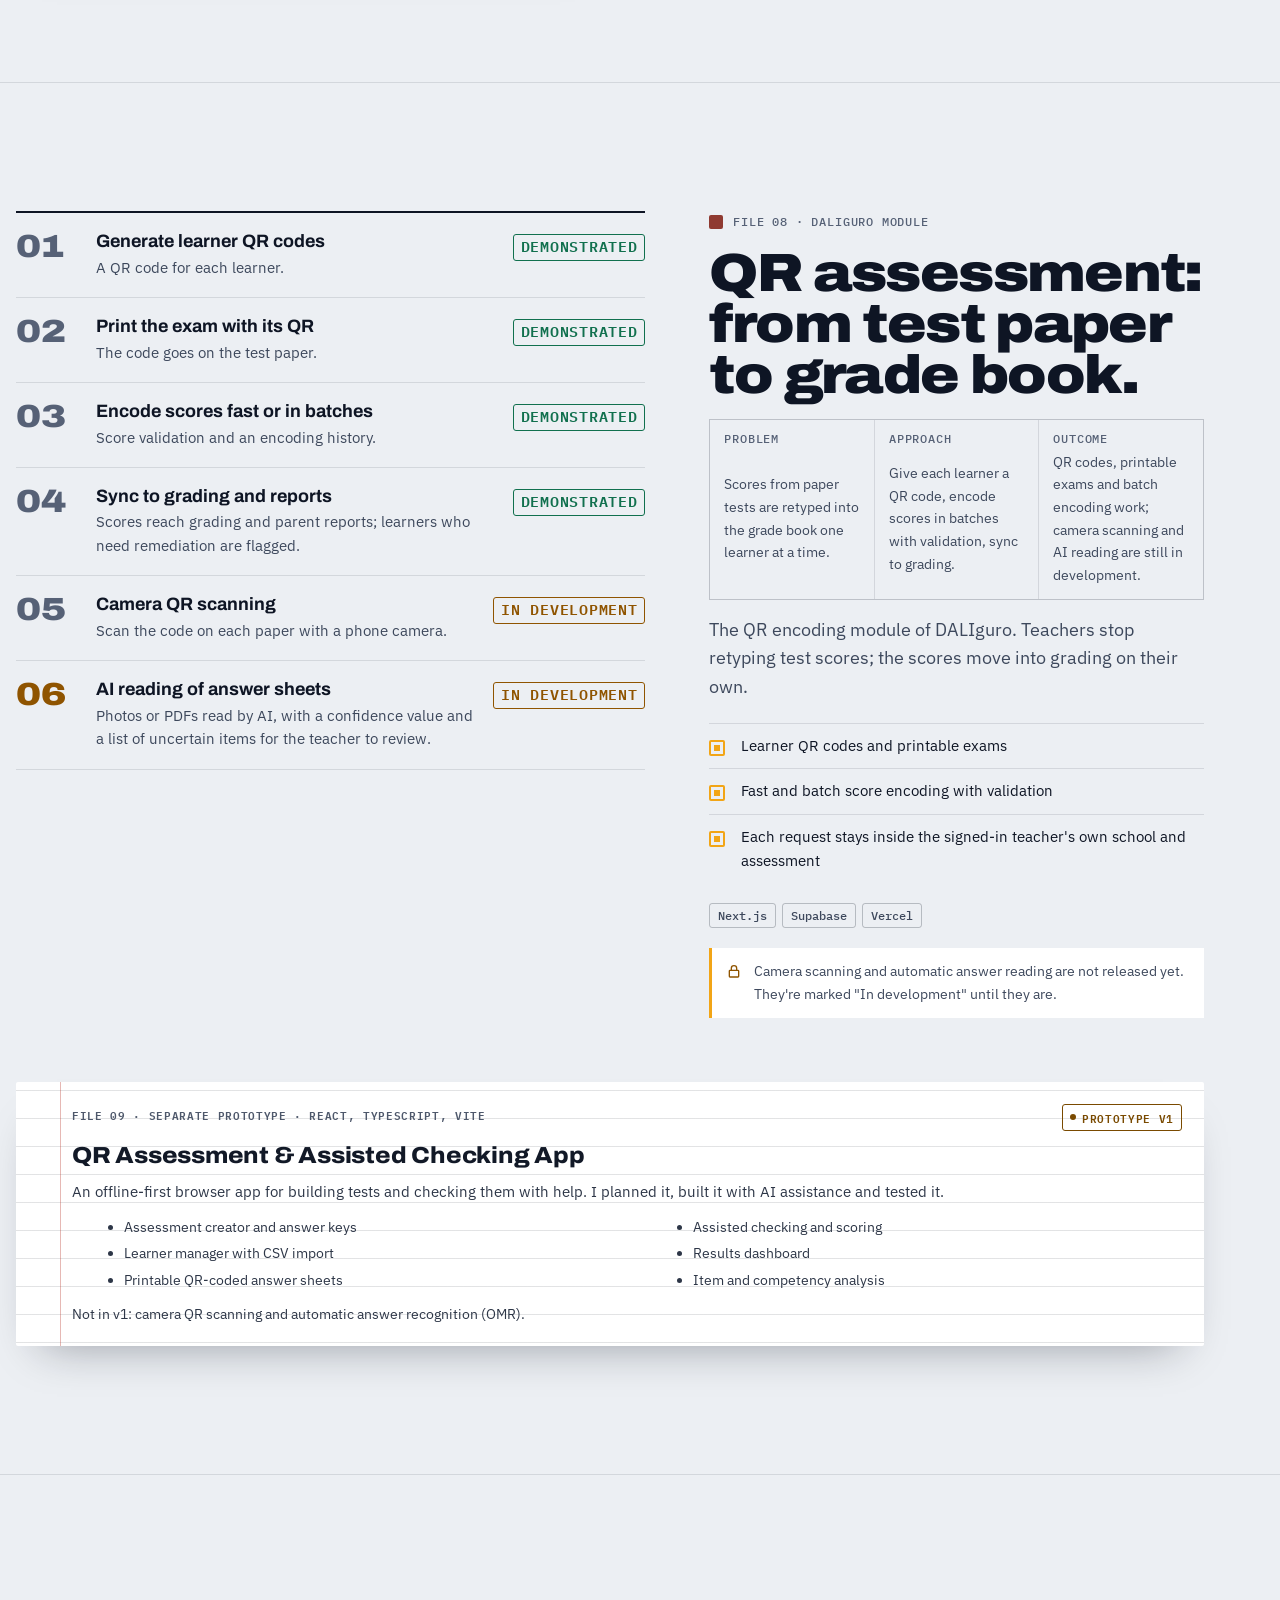
==== commit a8e17ce2: "Chibi Alvin on every screen, bigger, and useful - Corner guide now shows on phones, tablets and desk" ====
--- a/index.html
+++ b/index.html
@@ -918,6 +918,7 @@
 @media (max-width:430px){.cab{perspective-origin:22% 20%}.personnel{left:12%}}
 
 </style>
+<link rel="stylesheet" href="assets/css/chibi.css">
 </head>
 <body>
 <svg width="0" height="0" style="position:absolute" aria-hidden="true">
--- a/assets/css/chibi.css
+++ b/assets/css/chibi.css
@@ -0,0 +1,45 @@
+/* Chibi Alvin styles (used by assets/js/chibi.js). Linked in the page head so adding him later never restyles the page. */
+.chibi{position:absolute;z-index:6;width:var(--s);height:var(--s);padding:0;border:0;background:none;cursor:pointer;opacity:0;transition:opacity 260ms ease,transform 200ms cubic-bezier(.23,1,.32,1);-webkit-tap-highlight-color:transparent}
+.chibi.on{opacity:1}
+.chibi .spr{position:absolute;inset:0;background-image:var(--sheet);background-repeat:no-repeat;background-size:calc(var(--s) * 9) calc(var(--s) * 11);background-position:calc(var(--c,0) * var(--s) * -1) calc(var(--r,0) * var(--s) * -1);pointer-events:none}
+.chibi:focus-visible{outline:2px solid var(--amber,#F2A516);outline-offset:2px;border-radius:12px}
+.chibi-hero{--s:clamp(150px,13vw,210px);right:-1%;bottom:-6px;transform-origin:50% 92%}
+@media (max-width:760px){.chibi-hero{right:0;bottom:-8px}}
+.chibi-bub{position:absolute;z-index:7;max-width:240px;padding:9px 13px;border-radius:14px;background:var(--paper,#fff);color:var(--paper-ink,#121927);font:600 13.5px/1.35 var(--body,system-ui,sans-serif);box-shadow:0 14px 30px -14px rgba(0,0,0,.55),0 0 0 1px rgba(18,25,39,.08);opacity:0;transform:translateY(6px) scale(.96);transform-origin:90% 100%;transition:opacity 180ms ease,transform 220ms cubic-bezier(.23,1,.32,1);pointer-events:none}
+.chibi-bub.on{opacity:1;transform:none;pointer-events:auto}
+.chibi-bub::after{content:"";position:absolute;right:26px;bottom:-6px;width:12px;height:12px;background:inherit;transform:rotate(45deg);box-shadow:3px 3px 0 0 rgba(18,25,39,.04)}
+.chibi-bub .cb-row{display:flex;flex-wrap:wrap;gap:6px;margin-top:8px}
+.chibi-bub button{min-height:34px;padding:0 12px;border-radius:999px;border:1px solid rgba(18,25,39,.2);background:none;color:inherit;font:600 13px var(--body,system-ui,sans-serif);cursor:pointer}
+.chibi-bub button.cb-go{background:var(--amber,#F2A516);border-color:var(--amber,#F2A516);color:var(--on-amber,#1B1203)}
+.chibi-hero-bub{--s:clamp(150px,13vw,210px);right:calc(var(--s) * .6);bottom:calc(var(--s) * .74)}
+@media (max-width:760px){.chibi-hero-bub{right:calc(var(--s) * .45);max-width:190px;font-size:13px;padding:8px 11px}}
+.chibi-dock{--ds:clamp(88px,calc(6vw + 50px),150px);position:fixed;z-index:50;right:calc(8px + env(safe-area-inset-right,0px));bottom:calc(8px + env(safe-area-inset-bottom,0px));width:var(--ds);height:var(--ds);opacity:0;transform:translateY(16px);transition:opacity 220ms ease,transform 260ms cubic-bezier(.23,1,.32,1);pointer-events:none}
+.chibi-dock.on{opacity:1;transform:none;pointer-events:auto}
+@media (min-width:1100px){.chibi-dock{right:calc(48px + env(safe-area-inset-right,0px))}}
+.chibi-dock .chibi{--s:var(--ds);position:absolute;left:0;top:0;opacity:1}
+.chibi-dock .cb-x{position:absolute;z-index:9;right:0;top:0;width:26px;height:26px;border-radius:50%;border:1px solid var(--rule-2,rgba(0,0,0,.2));background:var(--sheet,var(--paper,#fff));color:var(--fg,#121927);font:600 14px/1 system-ui;display:grid;place-items:center;cursor:pointer;opacity:0;transition:opacity 160ms ease}
+.chibi-dock:hover .cb-x,.chibi-dock:focus-within .cb-x{opacity:1}
+@media (hover:none){.chibi-dock .cb-x{opacity:1}}
+.chibi-dock .chibi-bub{right:calc(var(--ds) * .3);bottom:calc(var(--ds) * .92);width:max-content;max-width:min(260px,calc(100vw - 32px));transform-origin:90% 100%}
+.chibi-bub a.cb-chip,.chibi-bub button.cb-chip{display:inline-flex;align-items:center;min-height:34px;padding:0 12px;border-radius:999px;border:1px solid rgba(18,25,39,.2);background:none;color:inherit;font:600 13px var(--body,system-ui,sans-serif);text-decoration:none;cursor:pointer}
+.chibi-bub a.cb-chip.cb-go,.chibi-bub button.cb-chip.cb-go{background:var(--amber,#F2A516);border-color:var(--amber,#F2A516);color:var(--on-amber,#1B1203)}
+@media (hover:hover){.chibi-bub a.cb-chip:hover{border-color:var(--amber,#F2A516)}}
+.chibi-confetti{position:absolute;z-index:8;left:50%;top:40%;width:8px;height:12px;border-radius:2px;pointer-events:none;animation:chibi-pop 1100ms cubic-bezier(.2,.7,.3,1) forwards}
+@keyframes chibi-pop{0%{transform:translate(-50%,-50%) rotate(0);opacity:1}100%{transform:translate(calc(-50% + var(--dx)),calc(-50% + var(--dy))) rotate(var(--rot));opacity:0}}
+.chibi-tour-hl{outline:3px solid var(--amber,#F2A516)!important;outline-offset:6px;border-radius:6px;transition:outline-color 200ms ease}
+.chibi-tour{position:fixed;z-index:85;left:50%;bottom:calc(16px + env(safe-area-inset-bottom,0px));transform:translateX(-50%);width:min(560px,calc(100% - 32px));display:grid;grid-template-columns:96px minmax(0,1fr);gap:12px;align-items:end;padding:14px 16px 14px 8px;border-radius:14px;background:var(--paper,#fff);color:var(--paper-ink,#121927);box-shadow:0 30px 60px -24px rgba(0,0,0,.6),0 0 0 1px rgba(18,25,39,.1)}
+.chibi-tour .chibi{--s:96px;position:relative;opacity:1;cursor:default}
+.chibi-tour .cb-say{margin:0;font:500 15px/1.45 var(--body,system-ui,sans-serif)}
+.chibi-tour .cb-k{font:500 11px var(--mono,monospace);letter-spacing:.07em;text-transform:uppercase;color:#4E586B;margin-bottom:4px}
+.chibi-tour .cb-acts{display:flex;flex-wrap:wrap;gap:8px;margin-top:10px}
+.chibi-tour[hidden]{display:none!important}
+.chibi-tour button[hidden]{display:none}
+.chibi-tour button{min-height:40px;padding:0 14px;border-radius:4px;border:1px solid rgba(18,25,39,.22);background:none;color:inherit;font:600 14px var(--body,system-ui,sans-serif);cursor:pointer}
+.chibi-tour button.cb-go{background:var(--amber,#F2A516);border-color:var(--amber,#F2A516);color:var(--on-amber,#1B1203)}
+@media (max-width:520px){.chibi-tour{grid-template-columns:72px minmax(0,1fr)}.chibi-tour .chibi{--s:72px}}
+.chibi-404{position:relative;--s:170px;display:block;margin:0 auto -18px;opacity:1}
+@media (hover:hover){.chibi-bub button:hover,.chibi-tour button:hover{border-color:var(--amber,#F2A516)}}
+@media (prefers-reduced-motion:reduce){.chibi,.chibi-bub,.chibi-dock{transition:none!important}}
+/* keep Alvin's layout work inside his own boxes, so adding or animating him never re-lays-out the page */
+#cab{contain:layout}
+.chibi,.chibi-dock,.chibi-tour{contain:layout style}
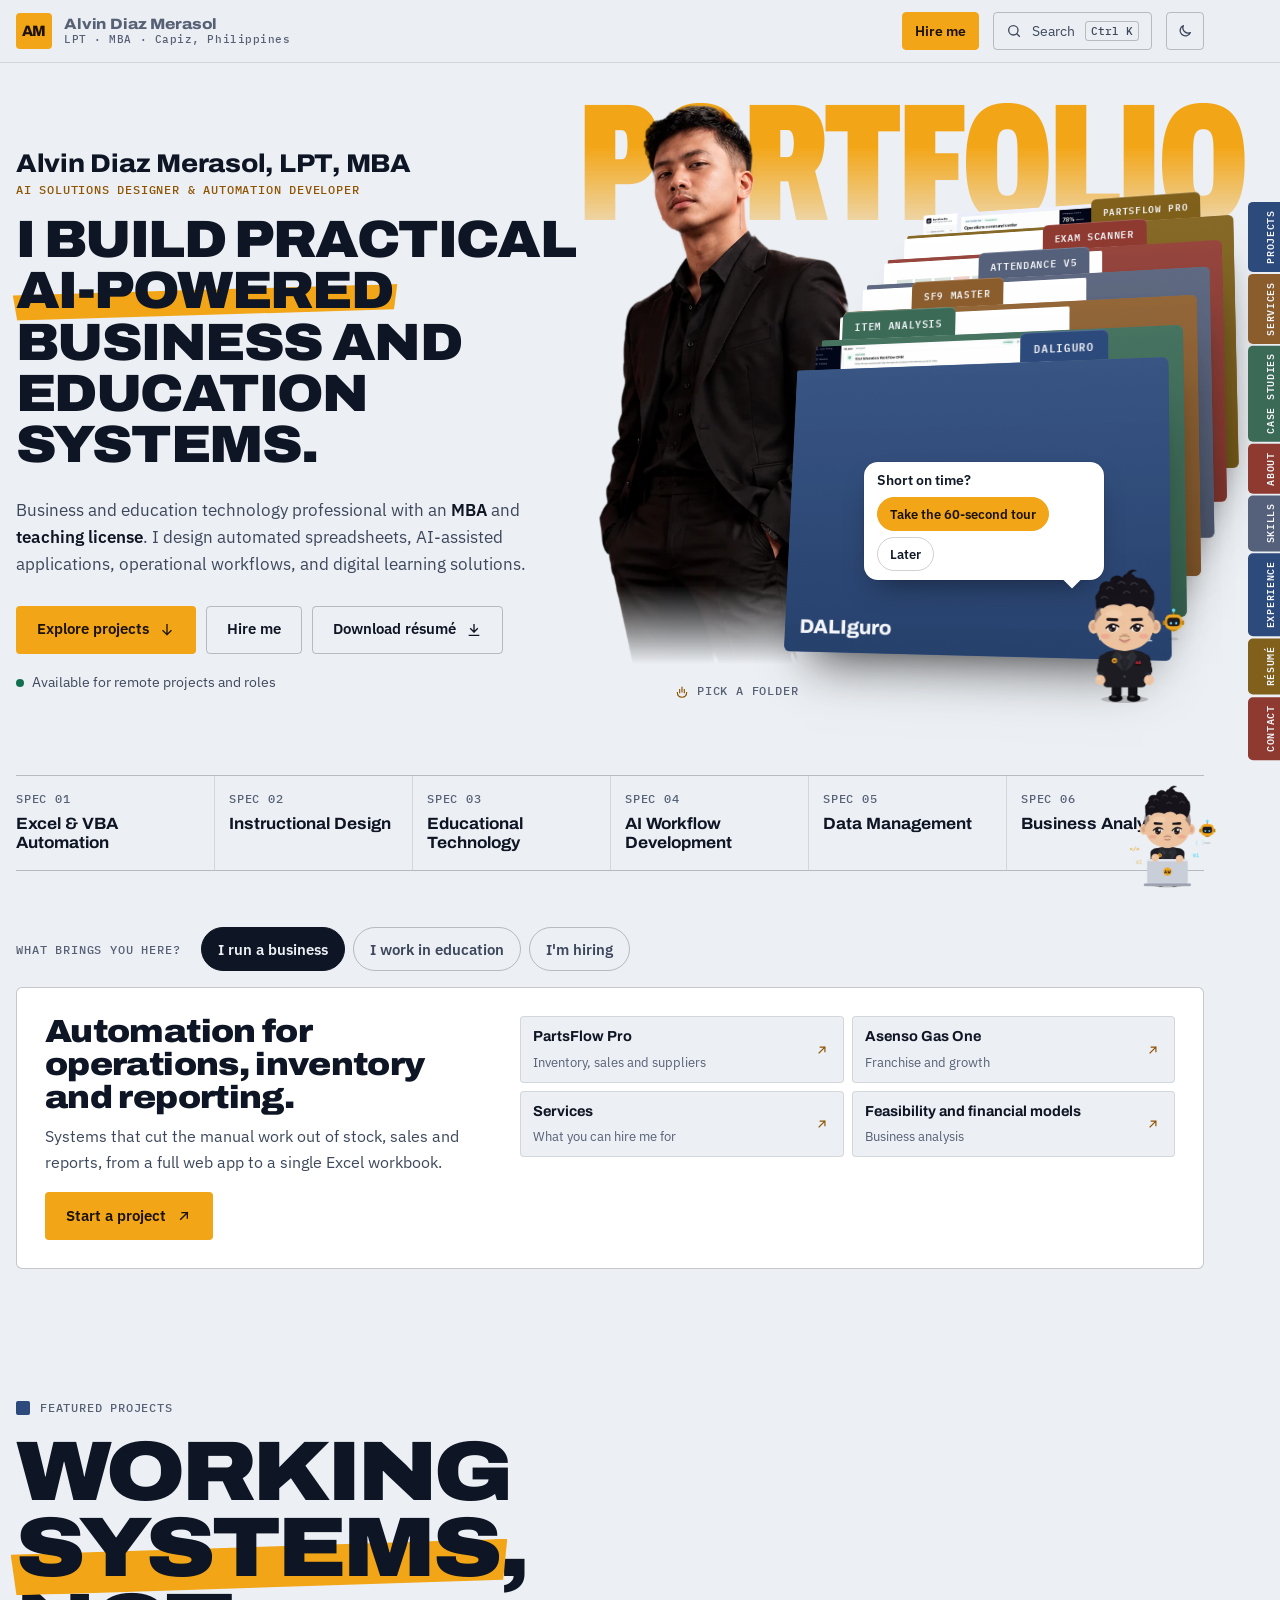
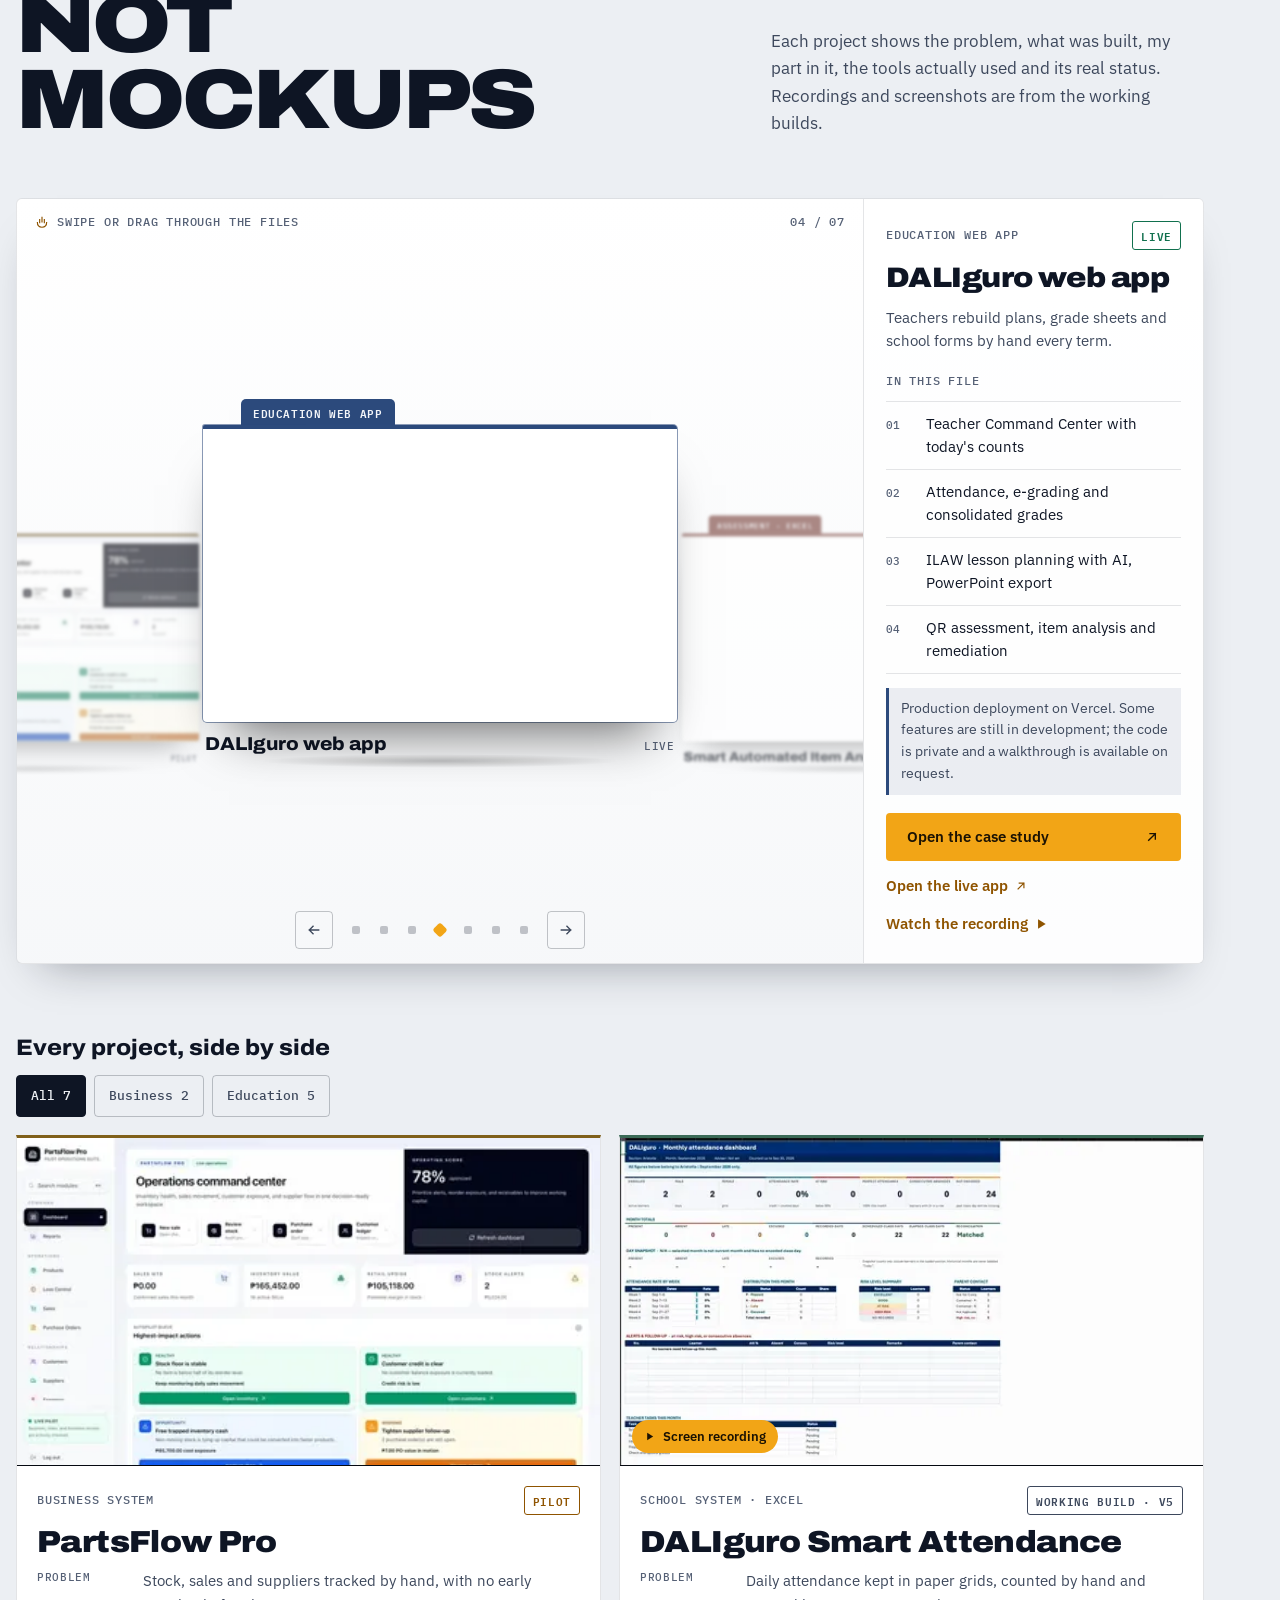
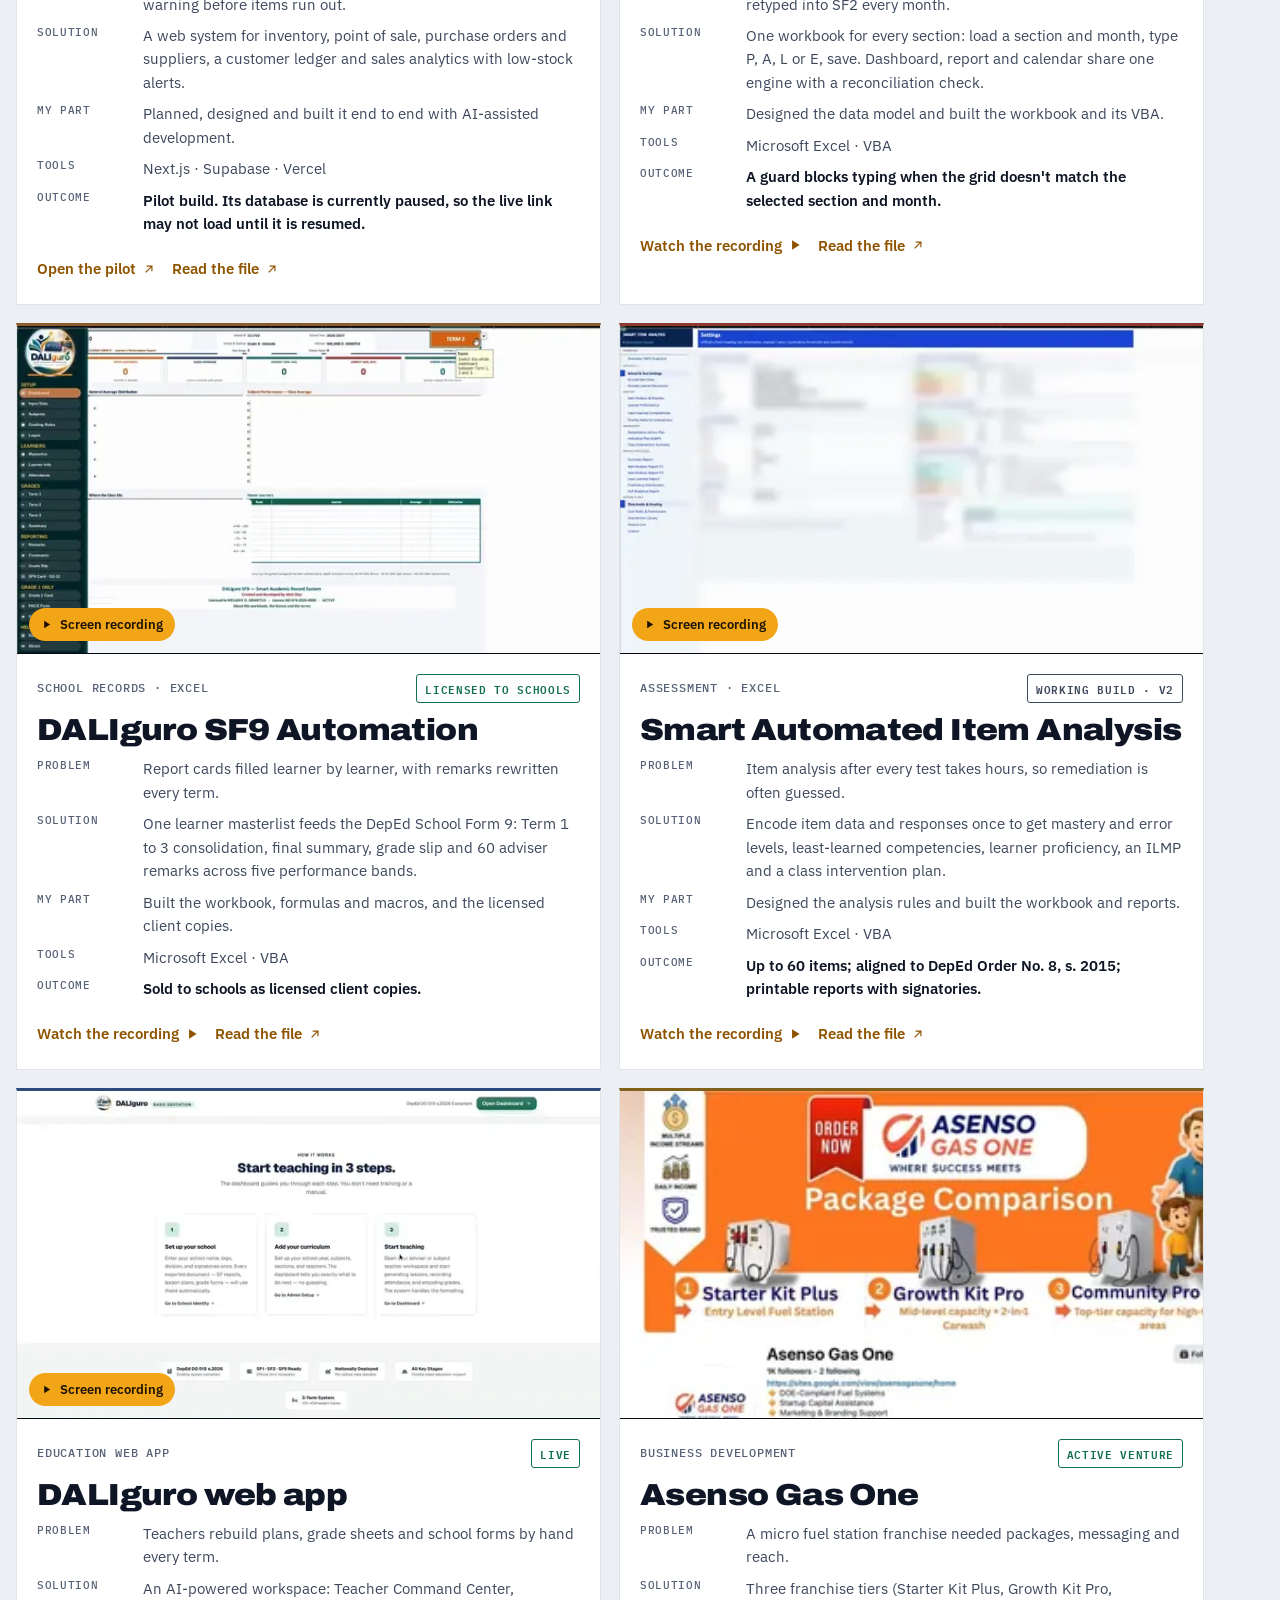
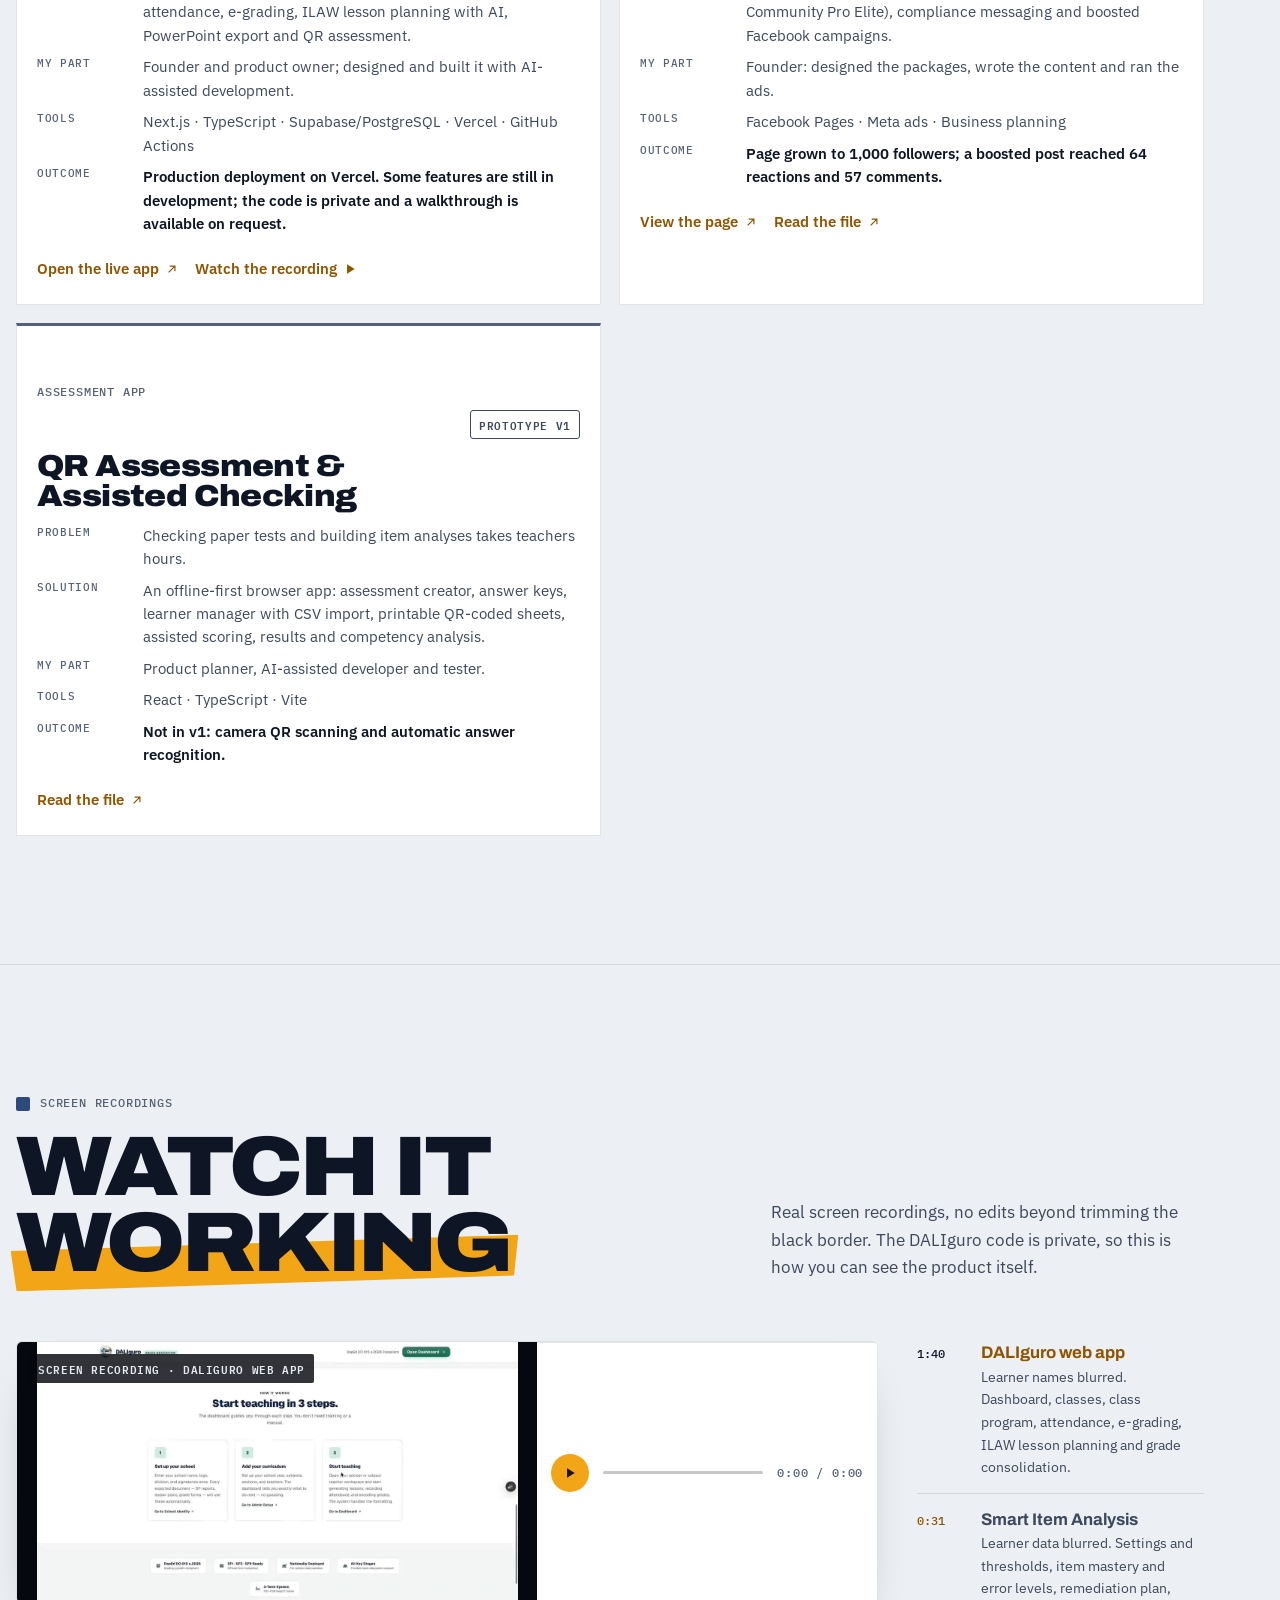
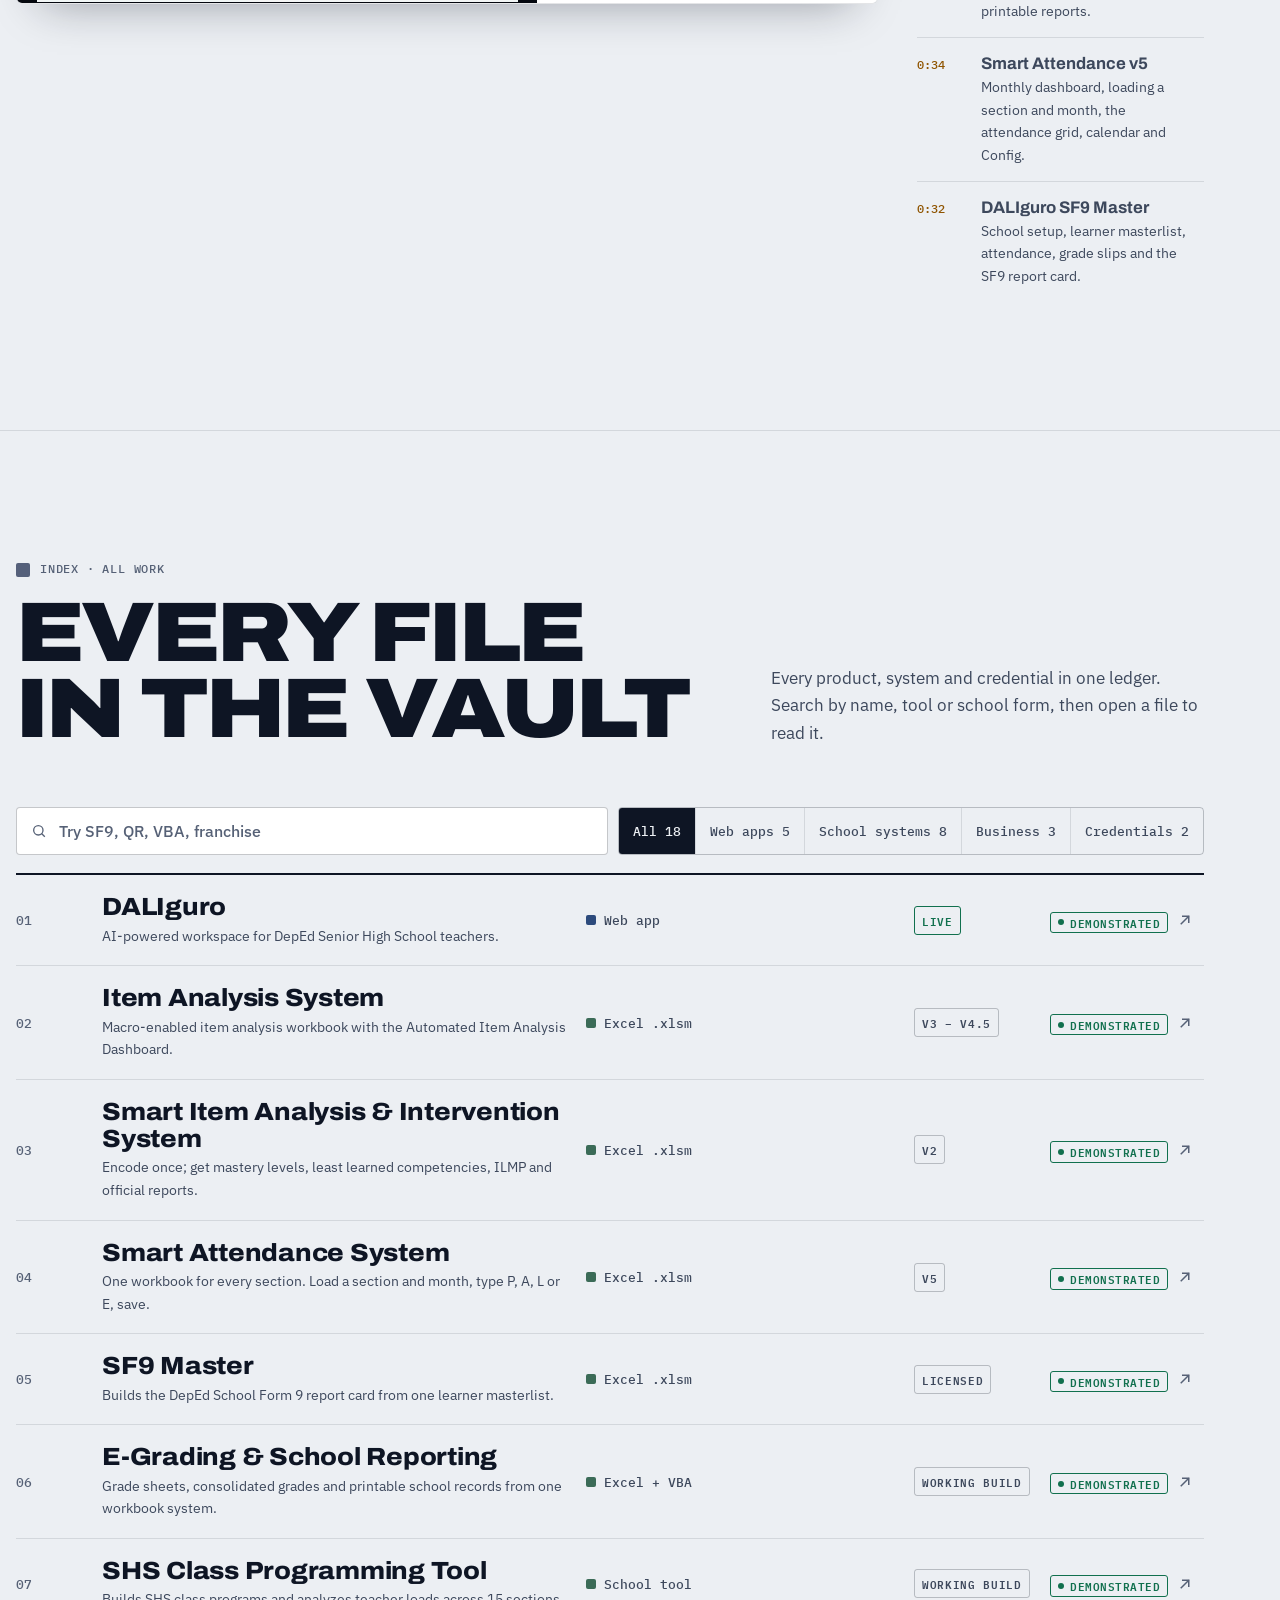
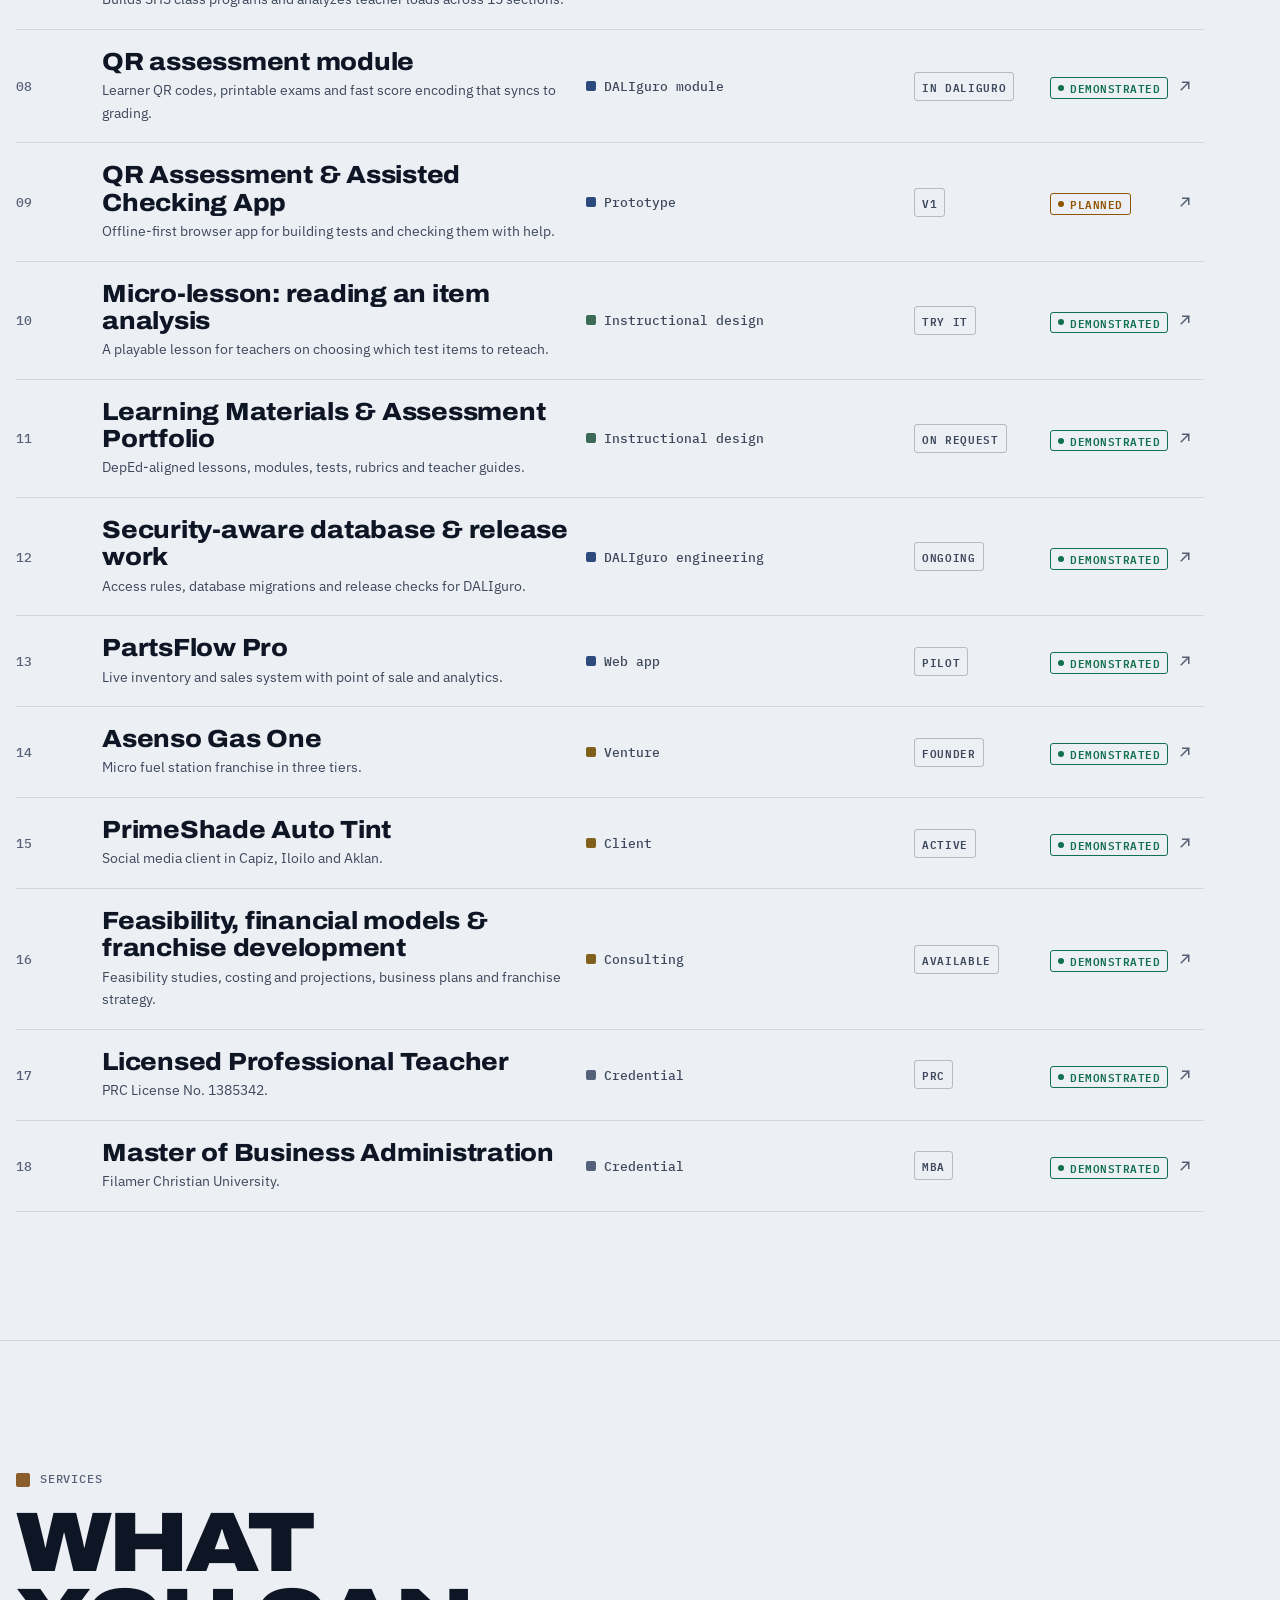
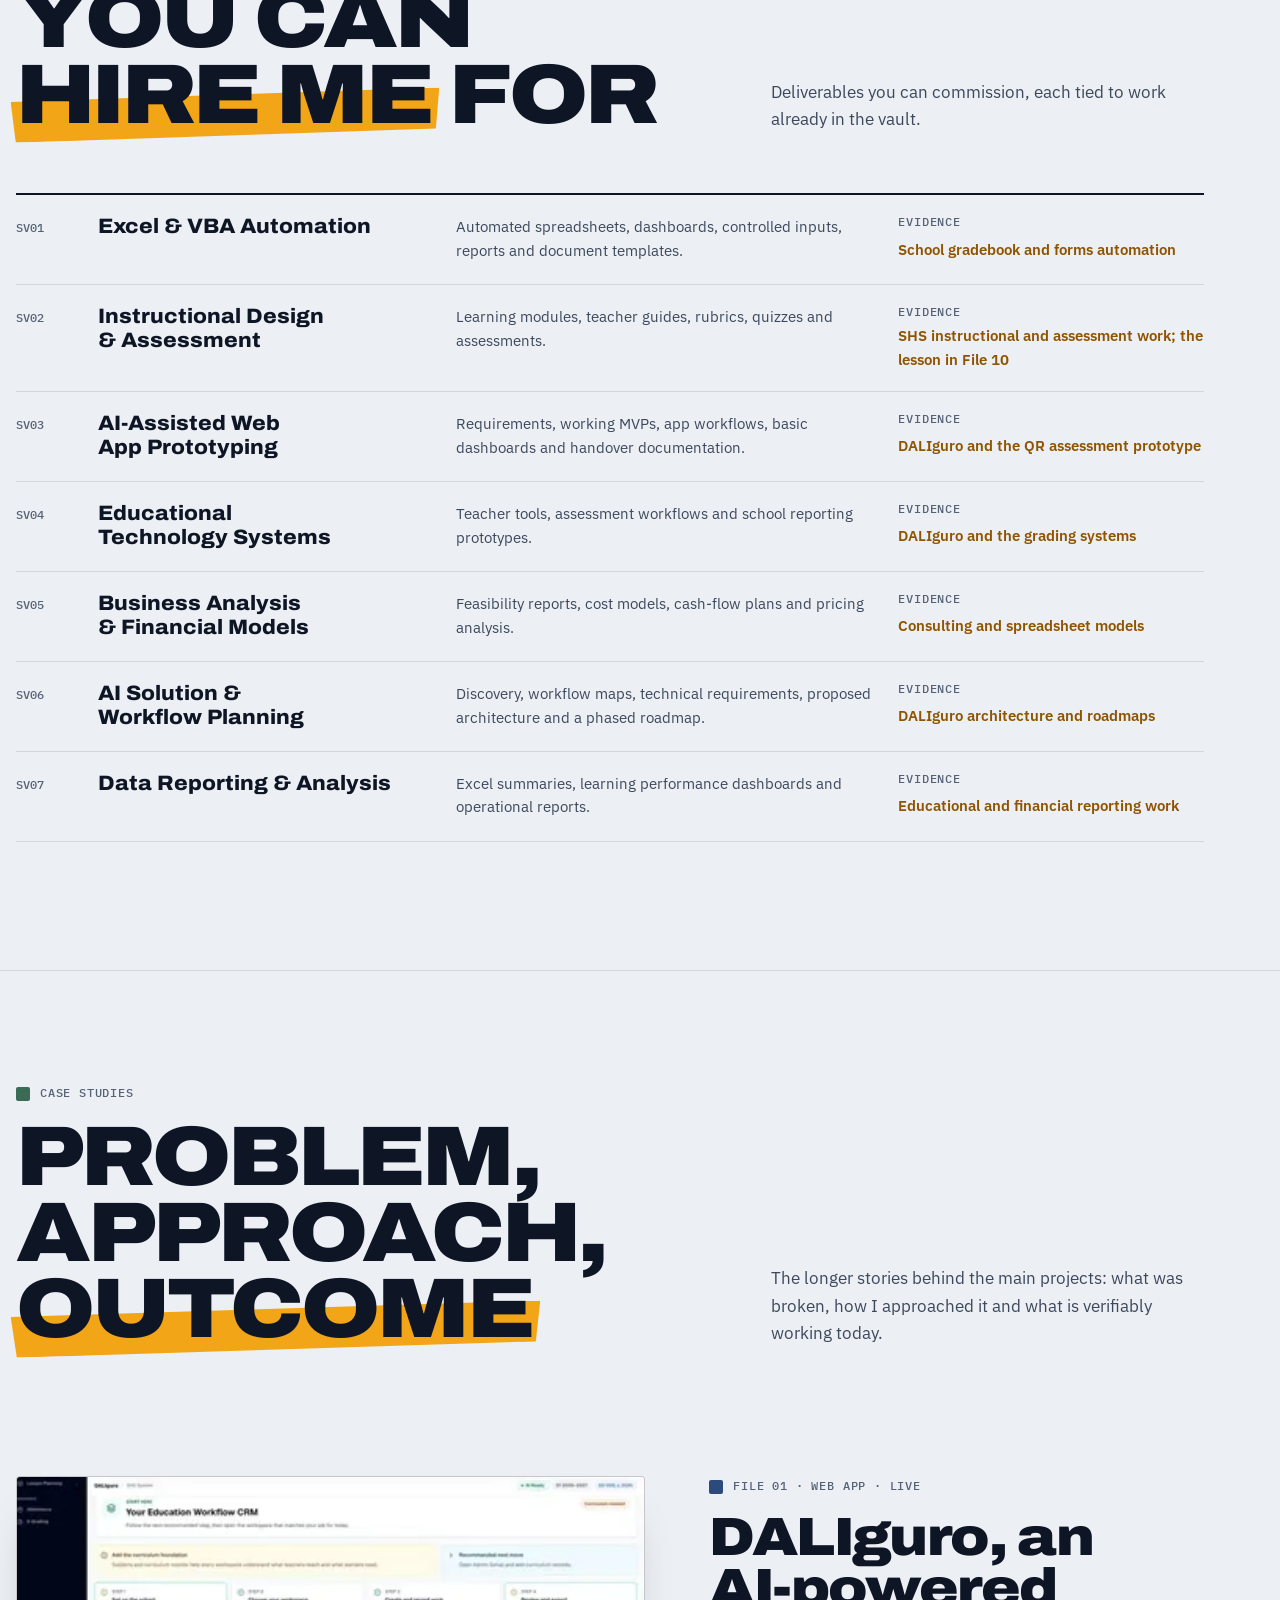
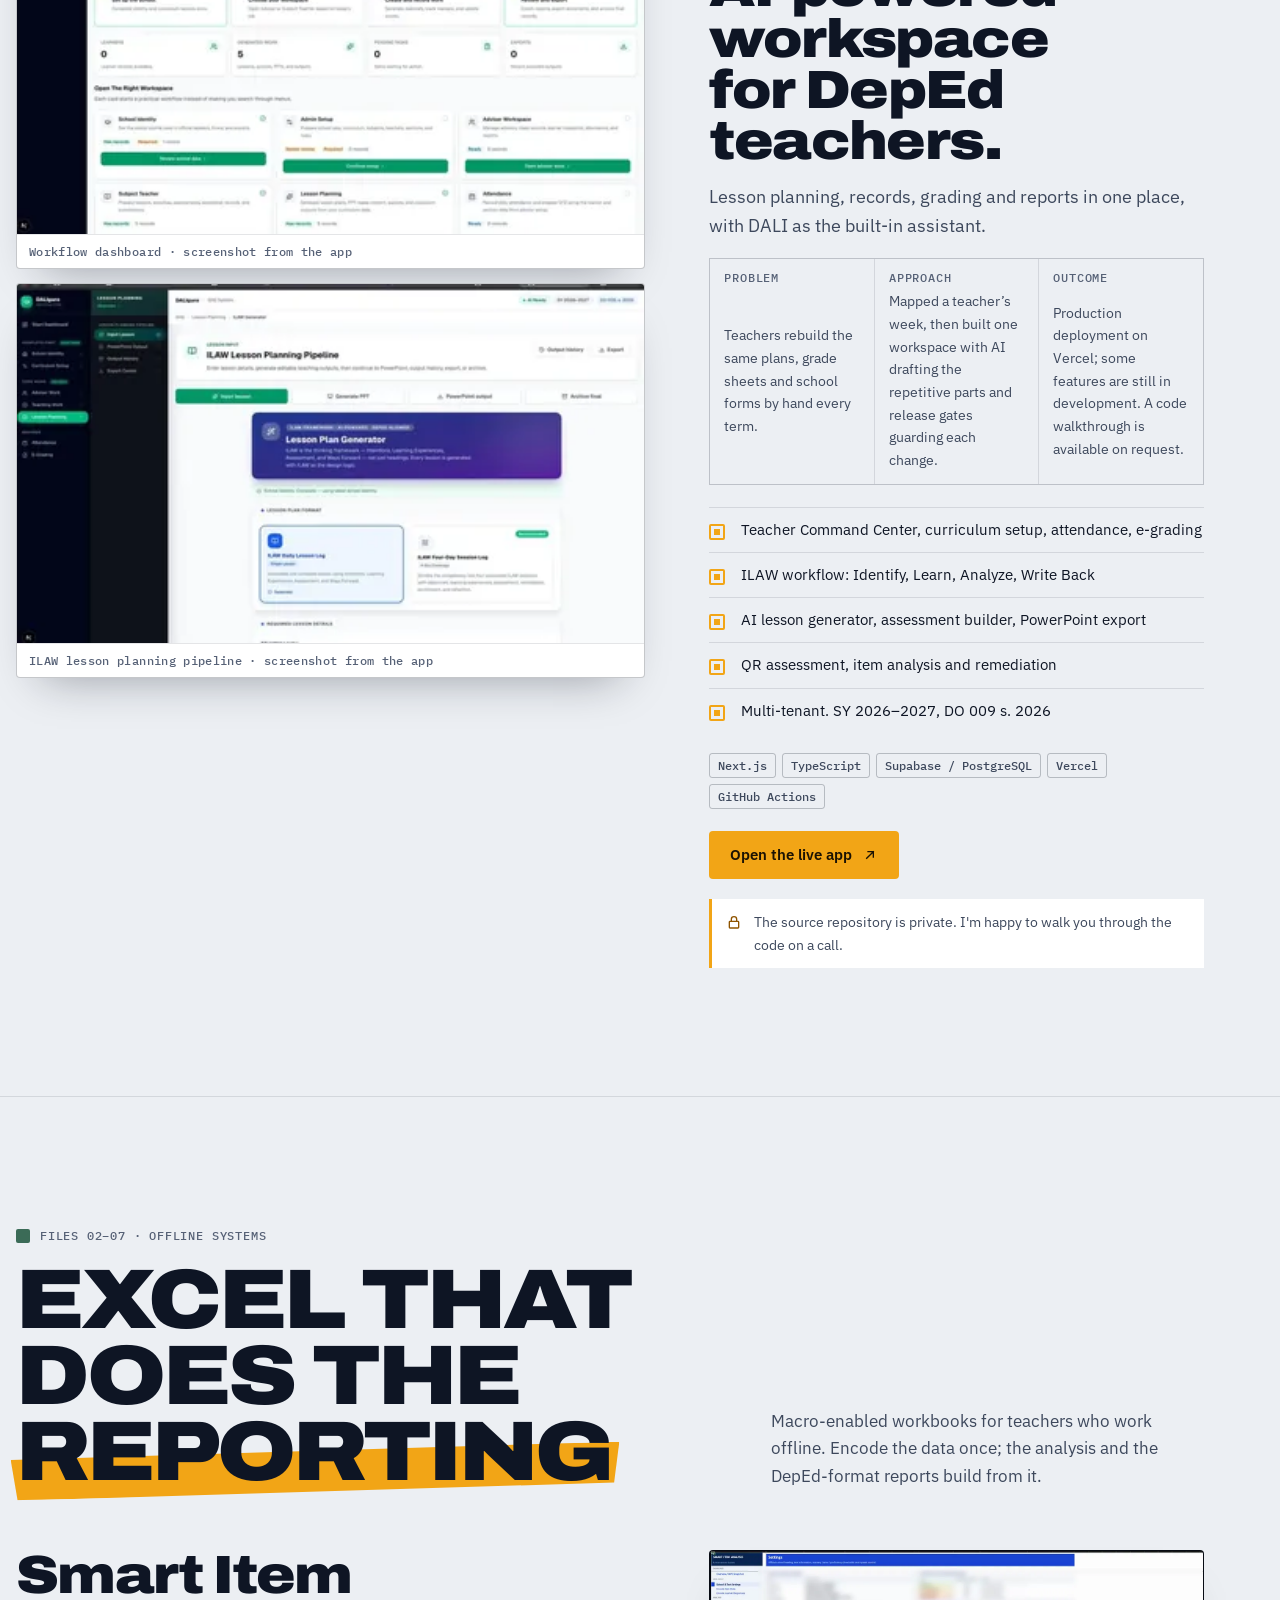
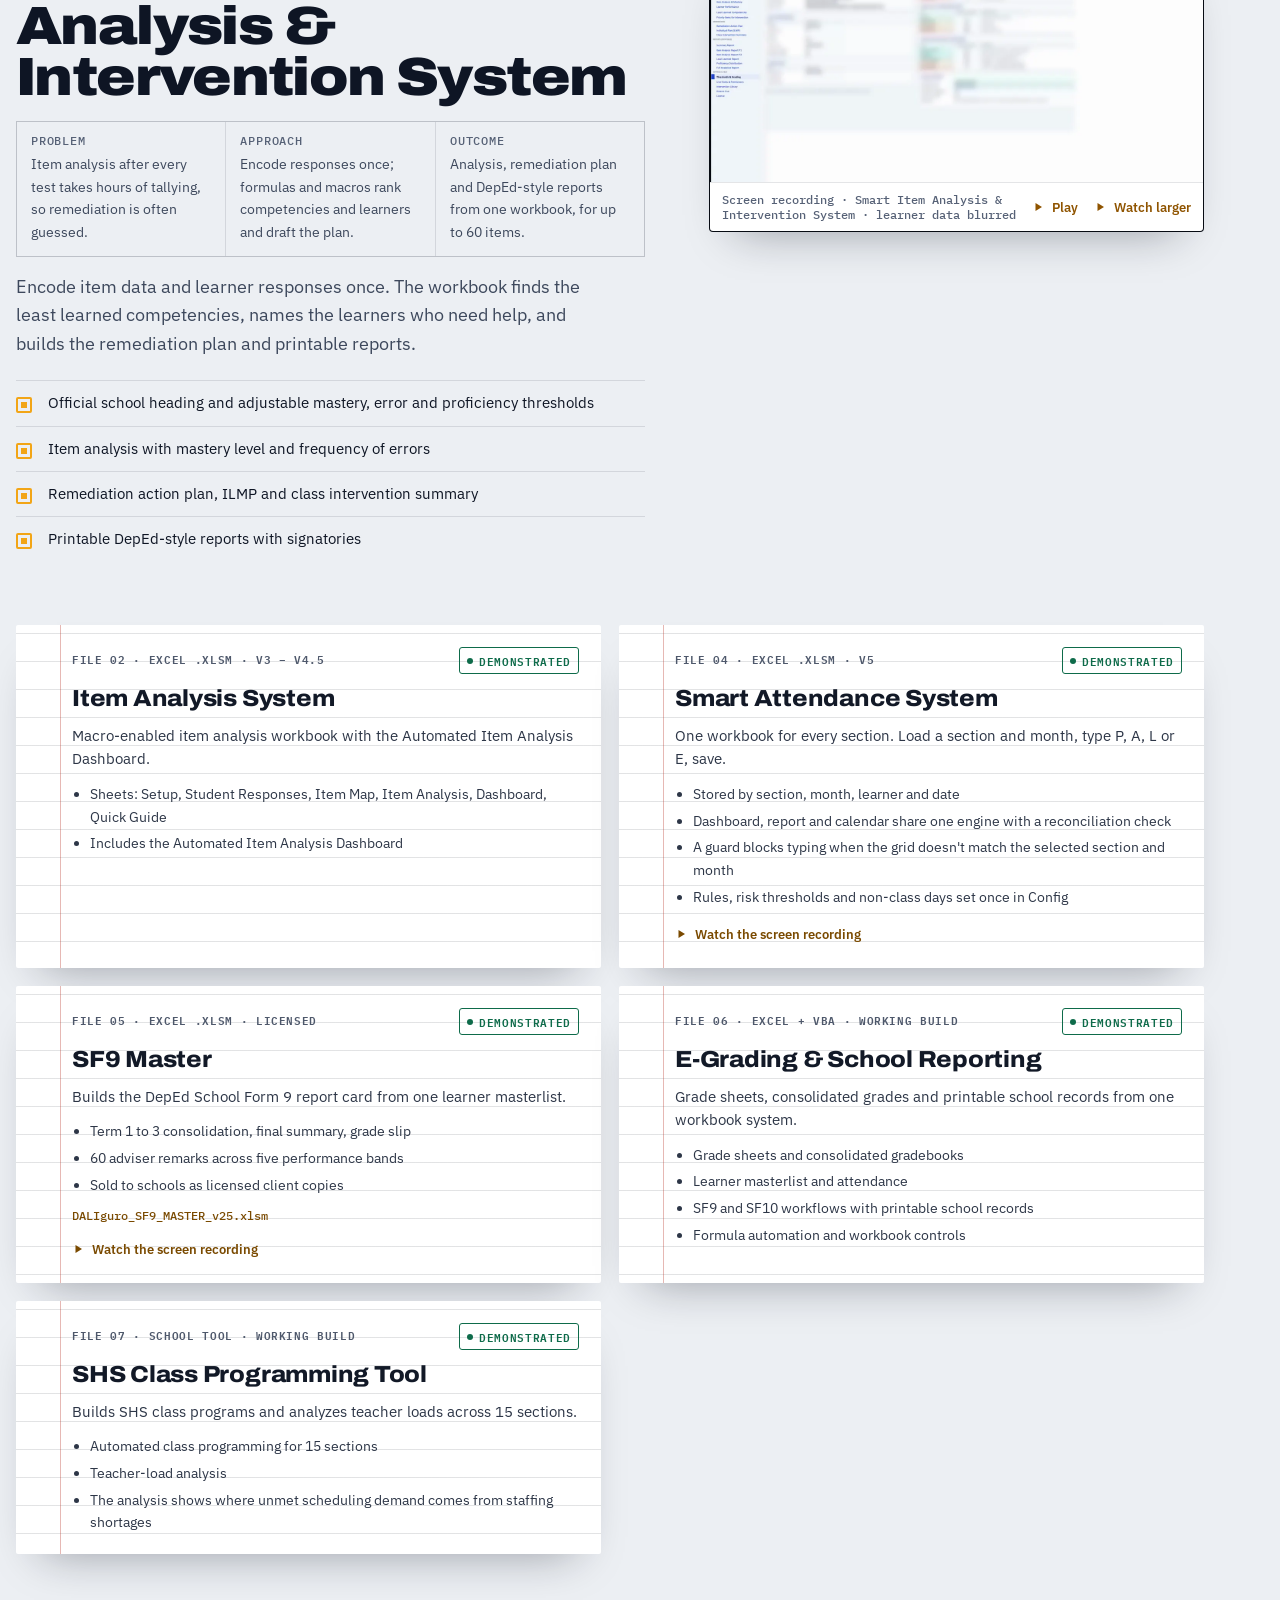
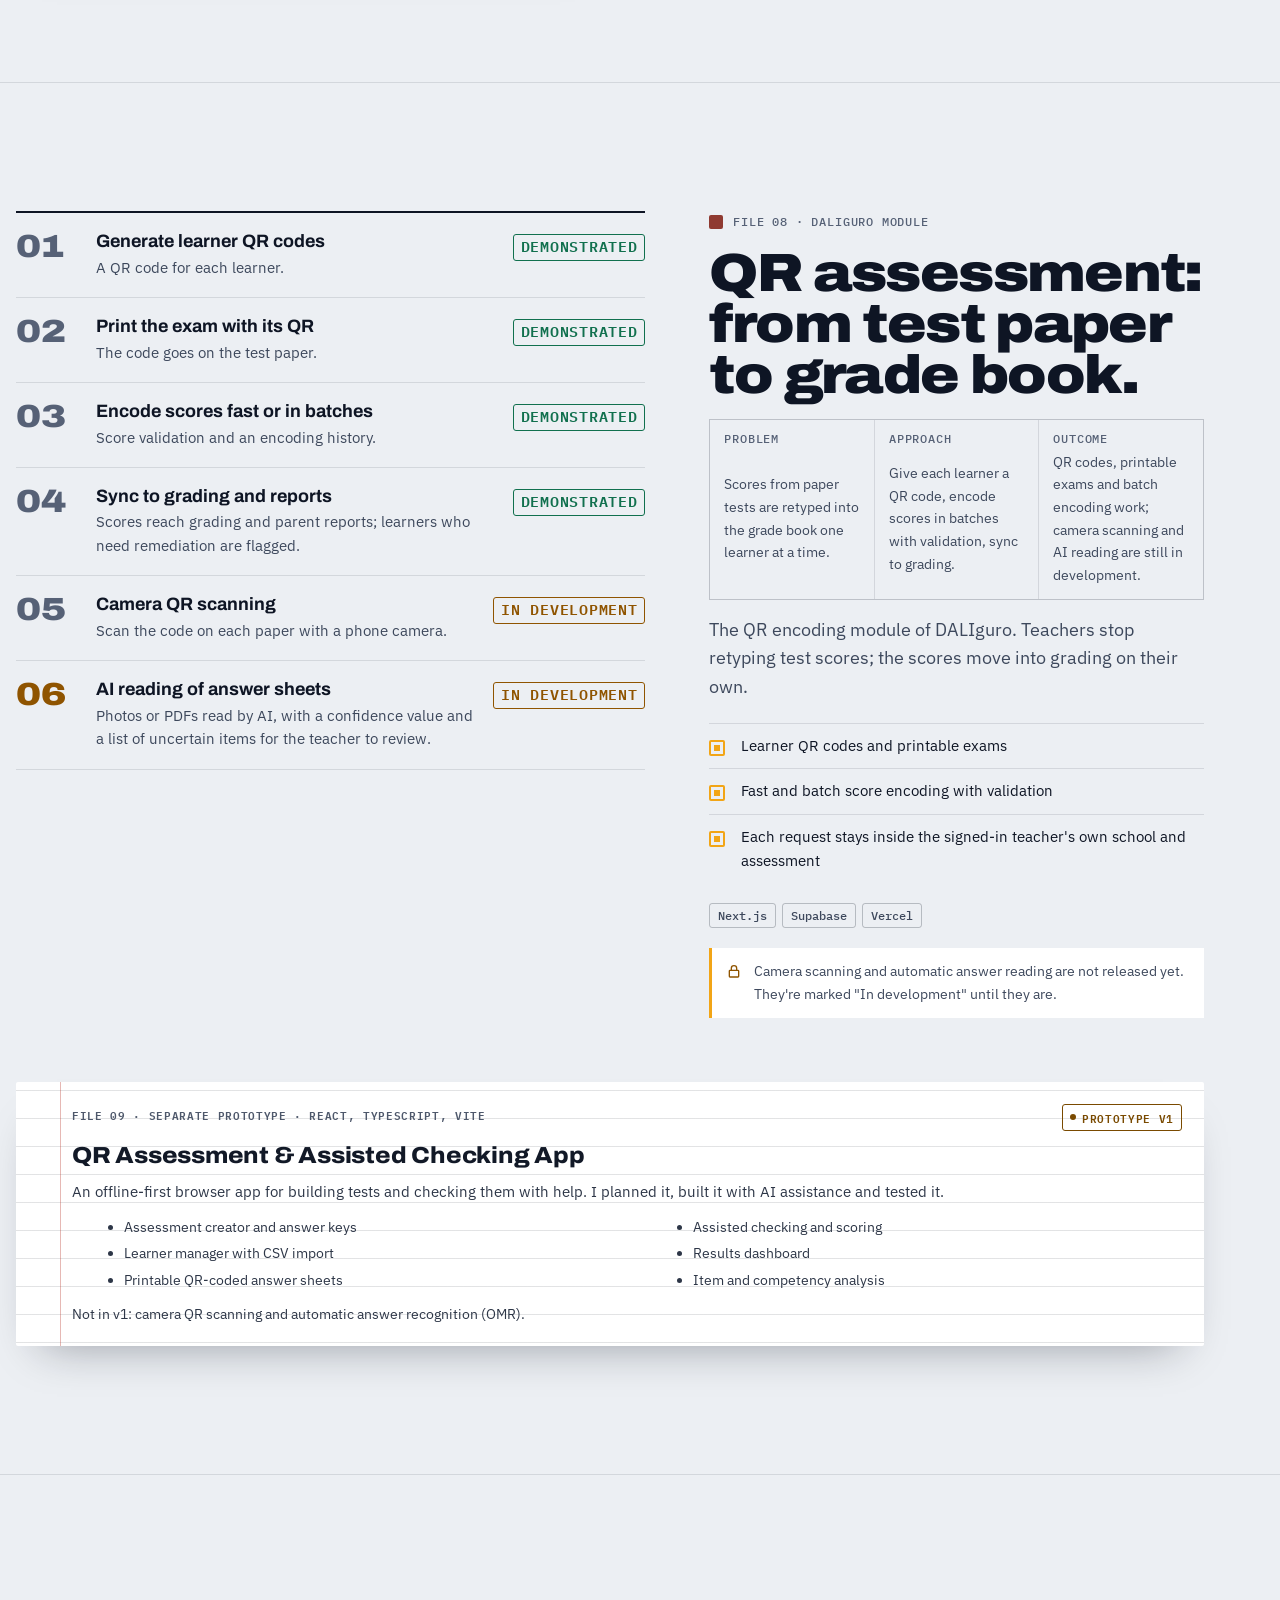
==== commit 9253836a: "Hero cut-out portrait with PORTFOLIO wordmark, suit photo, categorized footer site map - Cut-out por" ====
--- a/index.html
+++ b/index.html
@@ -149,7 +149,7 @@
 .who .lbl{color:var(--amber-text)}
 .statement{margin-top:18px;font:900 clamp(3.1rem,8.4vw,7.6rem)/.86 var(--display);font-stretch:118%;letter-spacing:-.035em;text-transform:uppercase}
 .statement > span{display:block}
-.statement .thin{font-weight:300;font-stretch:72%;letter-spacing:-.02em;color:var(--fg-2);text-transform:none;font-size:.62em;line-height:1;margin:.12em 0 .1em}
+.statement .thin{font-weight:300;font-stretch:62%;letter-spacing:-.025em;color:var(--fg-2);text-transform:none;font-size:.62em;line-height:1;margin:.12em 0 .1em}
 .intro{margin-top:26px;max-width:60ch;font-size:1.08rem;color:var(--fg-2)}
 .intro strong{color:var(--fg);font-weight:600}
 .cta{display:flex;flex-wrap:wrap;gap:10px;margin-top:28px}
@@ -847,7 +847,22 @@
 .ct-lede{margin-top:22px;max-width:60ch;color:var(--fg-2);font-size:1.08rem}
 .copy-msg{margin-top:12px;color:var(--fg-3);font-size:13.5px}
 /* footer + visitor statistics */
-.site-foot .inner{display:flex;flex-wrap:wrap;justify-content:space-between;align-items:center;gap:10px 24px}
+.site-foot{padding-block:clamp(40px,6vw,72px) clamp(28px,4vw,40px)}
+.site-foot .inner{display:grid;gap:clamp(28px,4vw,44px)}
+.foot-avail{margin:0;display:flex;align-items:center;gap:10px;color:var(--fg-2);font-size:14px}
+.foot-avail i{width:8px;height:8px;border-radius:50%;background:var(--green);box-shadow:0 0 0 4px color-mix(in srgb,var(--green) 22%,transparent)}
+.foot-map{display:grid;grid-template-columns:repeat(5,minmax(0,1fr));gap:32px 28px;padding-top:clamp(28px,4vw,40px);border-top:1px solid var(--rule)}
+.foot-col{min-width:0}
+.foot-col h3{margin:0 0 14px;color:var(--fg-3);letter-spacing:.18em;font-size:11px}
+.foot-col ul{list-style:none;margin:0;padding:0;display:grid;gap:2px}
+.foot-col a{display:inline-flex;align-items:center;min-height:34px;color:var(--fg-2);text-decoration:none;font-size:14.5px;line-height:1.35}
+.foot-col a:hover,.foot-col a:focus-visible{color:var(--amber-text)}
+.foot-base{display:flex;flex-wrap:wrap;justify-content:space-between;align-items:center;gap:10px 24px;padding-top:24px;border-top:1px solid var(--rule);color:var(--fg-3);font-size:13.5px}
+.foot-made{display:inline-flex;align-items:center;gap:8px}
+.foot-made i{width:8px;height:8px;background:var(--amber);transform:rotate(45deg)}
+@media (max-width:1060px){.foot-map{grid-template-columns:repeat(3,minmax(0,1fr))}}
+@media (max-width:640px){.foot-map{grid-template-columns:repeat(2,minmax(0,1fr));gap:28px 18px}.foot-col a{min-height:40px;font-size:14px}}
+@media (max-width:360px){.foot-map{grid-template-columns:minmax(0,1fr)}}
 .stats{margin:0;display:flex;flex-wrap:wrap;gap:4px 10px;align-items:baseline;font-size:13px;color:var(--fg-2)}
 .stats b{color:var(--fg);font-variant-numeric:tabular-nums}
 .foot-links{display:flex;flex-wrap:wrap;gap:4px 16px}
@@ -917,6 +932,18 @@
 @media (max-width:430px){.feat16{grid-template-columns:minmax(0,1fr)}.personnel{left:9%;width:36%}}
 @media (max-width:430px){.cab{perspective-origin:22% 20%}.personnel{left:12%}}
 
+
+/* hero portrait: cut-out figure standing in front of the vault and a giant wordmark */
+.cab{container-type:inline-size}
+.cab .personnel{display:none}
+.wordmark{position:absolute;z-index:-1;left:-6.8cqw;top:.4cqh;font:900 29.7cqh/.74 var(--display);font-stretch:62%;letter-spacing:-.025em;white-space:nowrap;pointer-events:none;user-select:none;
+  background:linear-gradient(180deg,var(--amber) 0%,var(--amber) 35%,color-mix(in srgb,var(--amber) 30%,transparent) 100%);-webkit-background-clip:text;background-clip:text;color:transparent}
+.rig{z-index:2}
+.hero-figure{position:absolute;z-index:1;left:-15%;bottom:7%;height:100%;aspect-ratio:383/795;container-type:size;margin:0;pointer-events:none}
+.hero-figure img{height:100%;width:auto;max-width:none;display:block;-webkit-mask-image:linear-gradient(180deg,#000 86%,transparent 100%);mask-image:linear-gradient(180deg,#000 86%,transparent 100%)}
+@media (max-width:1060px){.cab{height:clamp(560px,72vw,700px)}.rig{top:26%}.hero-figure{left:5%;height:90%;bottom:2%}}
+@media (max-width:760px){.cab{height:clamp(500px,140vw,600px)}.rig{top:40%}.hero-figure{z-index:3;left:4%;top:34px;bottom:auto;height:min(calc((100vw - 40px) / 1.22),380px)}.hero-figure img{-webkit-mask-image:none;mask-image:none}}
+@media (prefers-reduced-motion:no-preference){.hero-figure img{animation:figIn .9s cubic-bezier(.2,.7,.2,1) .15s both}@keyframes figIn{from{transform:translateY(22px)}to{transform:none}}}
 </style>
 <link rel="stylesheet" href="assets/css/chibi.css">
 </head>
@@ -976,6 +1003,7 @@
         </div>
         <div class="cab" id="cab" aria-label="The vault: a stack of project folders. Select a folder to open it.">
           <div class="rig" id="rig"></div>
+          <figure class="hero-figure"><span class="wordmark" aria-hidden="true">PORTFOLIO</span><img src="assets/img/alvin-cutout.webp" srcset="assets/img/alvin-cutout-400.webp 191w, assets/img/alvin-cutout.webp 383w" sizes="(max-width:760px) 170px, 290px" width="383" height="795" alt="Alvin Diaz Merasol in a black suit" fetchpriority="high"></figure>
           <div class="cab-hint lbl"><svg aria-hidden="true"><use href="#i-hand"/></svg><span id="cabHint">Pick a folder</span></div>
         </div>
       </div>
@@ -1371,7 +1399,7 @@
           <li><div class="when">Ongoing</div><div><h3>Business consultant</h3><div class="org">Feasibility studies · Business plans · Franchise development</div></div></li>
         </ol>
         <div class="creds">
-          <figure class="grad"><img src="assets/img/graduation.webp" srcset="assets/img/graduation-400.webp 400w, assets/img/graduation.webp 700w" sizes="(max-width:760px) calc(100vw - 48px), 400px" width="700" height="700" alt="Alvin Diaz Merasol at his MBA graduation" loading="lazy"><figcaption>MBA graduation · Filamer Christian University</figcaption></figure>
+          <figure class="grad"><img src="assets/img/suit-portrait.webp" srcset="assets/img/suit-portrait-400.webp 400w, assets/img/suit-portrait.webp 700w" sizes="(max-width:760px) calc(100vw - 48px), 400px" width="700" height="700" alt="Alvin Diaz Merasol in a black suit" loading="lazy"><figcaption>Alvin Diaz Merasol · LPT, MBA</figcaption></figure>
           <div class="cred"><b>Master of Business Administration</b><span>Filamer Christian University</span></div>
           <div class="cred"><b>BS Business Administration</b><span>Capiz State University</span></div>
           <div class="cred"><b>Licensed Professional Teacher</b><span>PRC No. 1385342</span></div>
@@ -1462,11 +1490,55 @@
     </div>
   </section>
 
-  <footer class="wrap site-foot">
+  <footer class="wrap site-foot" aria-labelledby="foot-title">
     <div class="inner">
-      <span>© 2026 Alvin Diaz Merasol, LPT, MBA</span>
-      <p class="stats" id="stats" hidden><span class="lbl">Site traffic</span> <span id="statsText"></span></p>
-      <span class="foot-links"><a href="resume/">Résumé</a><a href="https://github.com/tep2234" target="_blank" rel="noopener">GitHub</a><a href="https://www.linkedin.com/in/alvin-diaz-lpt-mba-b533a0275" target="_blank" rel="noopener">LinkedIn</a></span>
+      <h2 id="foot-title" class="vh">Site map</h2>
+      <p class="foot-avail"><i></i>Available for remote projects and roles</p>
+      <nav class="foot-map" aria-label="Site map">
+        <div class="foot-col"><h3 class="lbl">Work</h3><ul>
+          <li><a href="#projects">Projects</a></li>
+          <li><a href="#watch">Watch it working</a></li>
+          <li><a href="#vault">The vault: every file</a></li>
+          <li><a href="#services">Services</a></li>
+        </ul></div>
+        <div class="foot-col"><h3 class="lbl">Case studies</h3><ul>
+          <li><a href="#daliguro">DALIguro</a></li>
+          <li><a href="projects/daliguro.html">DALIguro full case study</a></li>
+          <li><a href="#excel">Excel reporting systems</a></li>
+          <li><a href="#scanner">Exam scanner</a></li>
+          <li><a href="#design">Instructional design</a></li>
+          <li><a href="#business">The MBA, at work</a></li>
+        </ul></div>
+        <div class="foot-col"><h3 class="lbl">About me</h3><ul>
+          <li><a href="#about">About</a></li>
+          <li><a href="#facts">By the numbers</a></li>
+          <li><a href="#skills">What I build</a></li>
+          <li><a href="#skillmap">Skill map</a></li>
+          <li><a href="#experience">Experience</a></li>
+        </ul></div>
+        <div class="foot-col"><h3 class="lbl">Résumé by role</h3><ul>
+          <li><a href="resume/ai-automation.html">AI Automation Specialist</a></li>
+          <li><a href="resume/business-analyst.html">Business Systems Analyst</a></li>
+          <li><a href="resume/app-developer.html">AI-Assisted Application Developer</a></li>
+          <li><a href="resume/operations.html">Operations &amp; Workflow Automation</a></li>
+          <li><a href="resume/excel.html">Excel Automation Specialist</a></li>
+          <li><a href="resume/edtech.html">Educational Technology Specialist</a></li>
+          <li><a href="resume/instructional.html">Instructional Designer</a></li>
+          <li><a href="resume/bizdev.html">Business Development Specialist</a></li>
+        </ul></div>
+        <div class="foot-col"><h3 class="lbl">Hire &amp; connect</h3><ul>
+          <li><a href="#match">Does this job fit?</a></li>
+          <li><a href="#resume">All résumés</a></li>
+          <li><a href="#contact">Contact me</a></li>
+          <li><a href="https://github.com/tep2234" target="_blank" rel="noopener">GitHub</a></li>
+          <li><a href="https://www.linkedin.com/in/alvin-diaz-lpt-mba-b533a0275" target="_blank" rel="noopener">LinkedIn</a></li>
+        </ul></div>
+      </nav>
+      <div class="foot-base">
+        <span>© 2026 Alvin Diaz Merasol, LPT, MBA</span>
+        <p class="stats" id="stats" hidden><span class="lbl">Site traffic</span> <span id="statsText"></span></p>
+        <span class="foot-made"><i aria-hidden="true"></i>Made in Capiz, Philippines</span>
+      </div>
     </div>
   </footer>
 
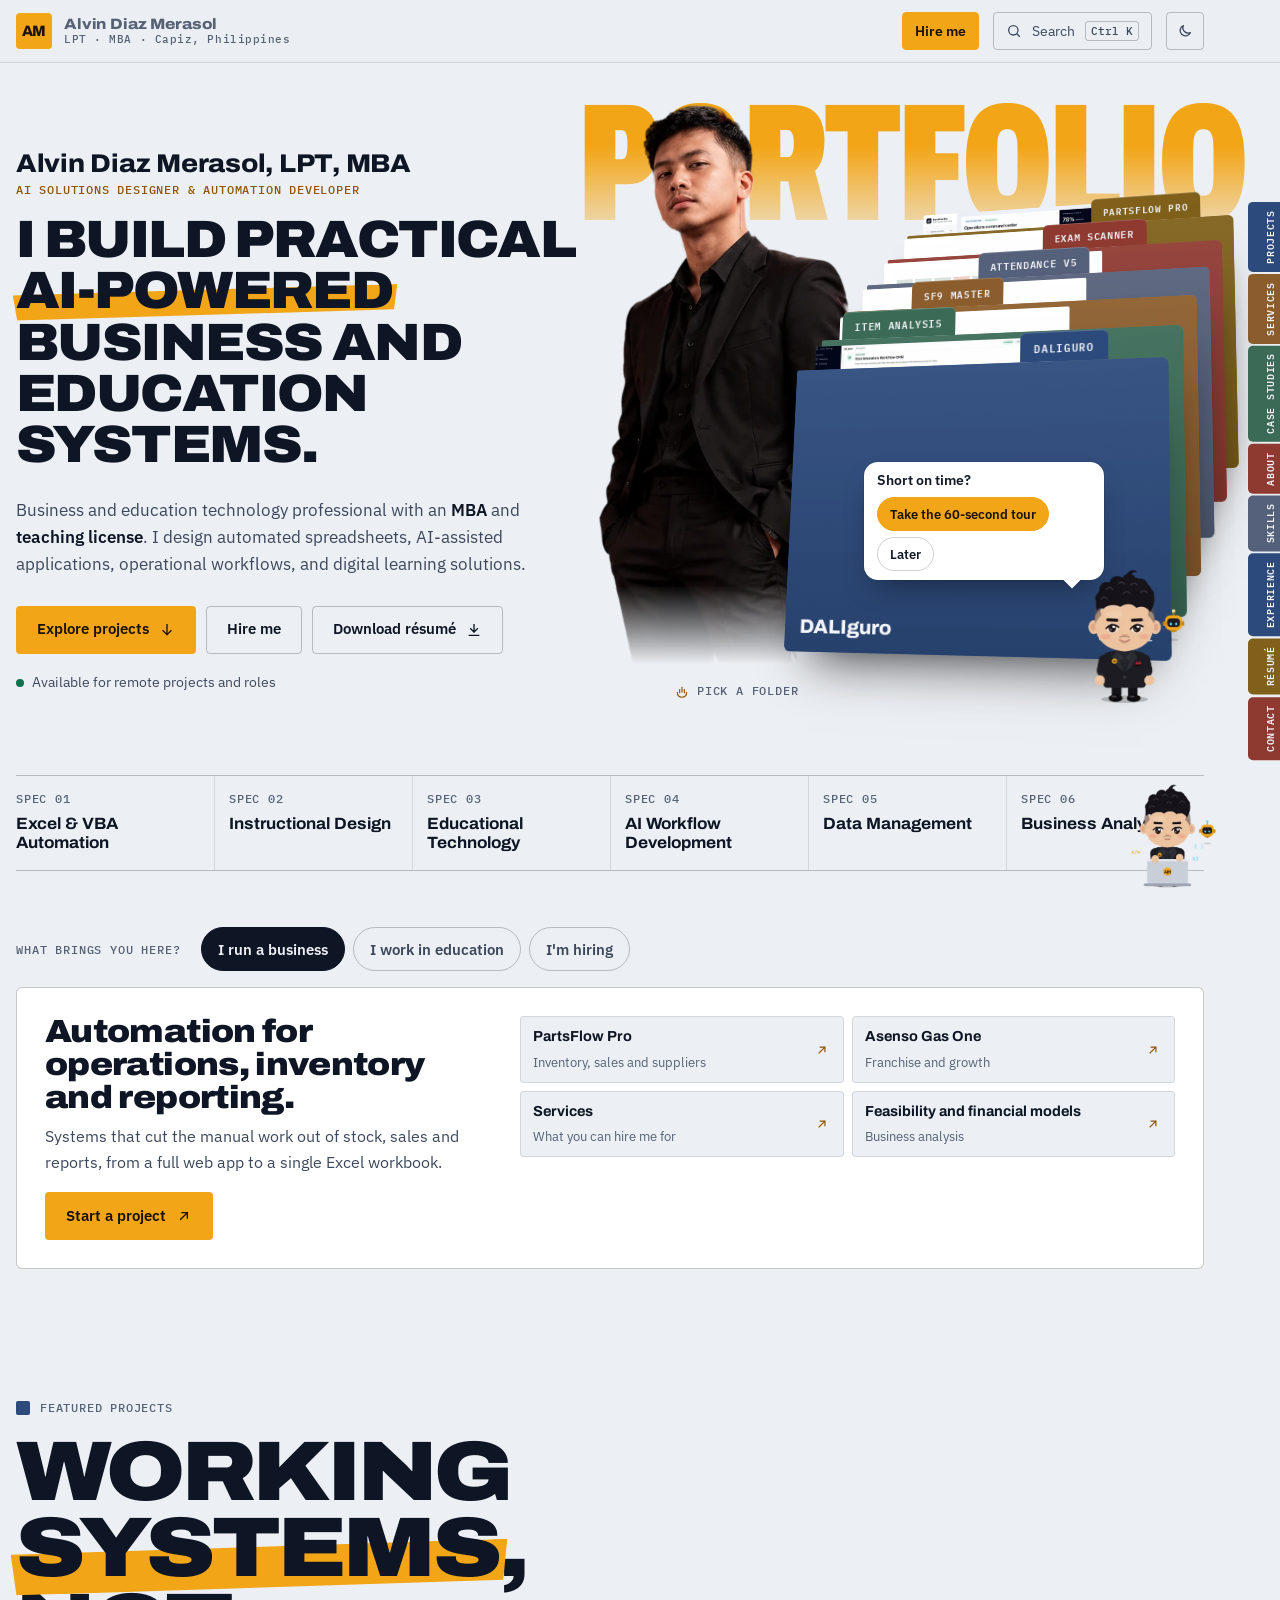
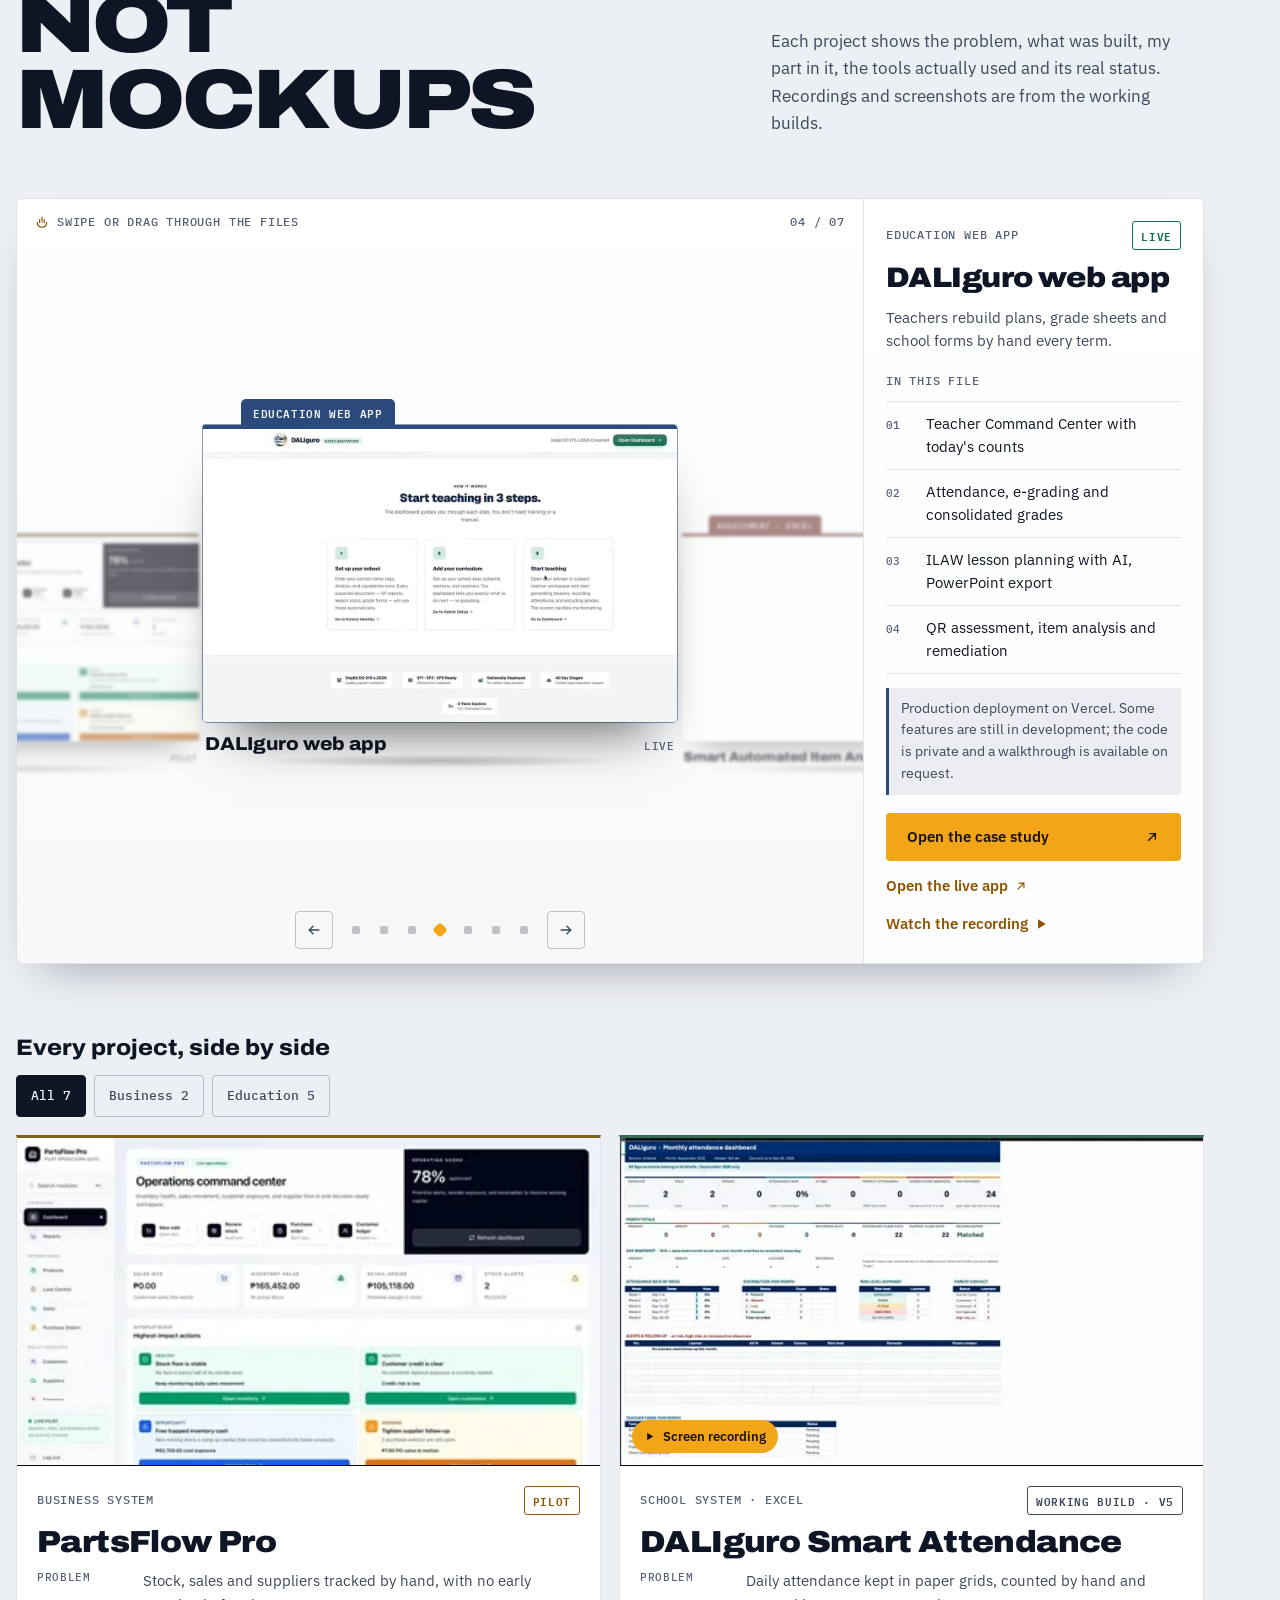
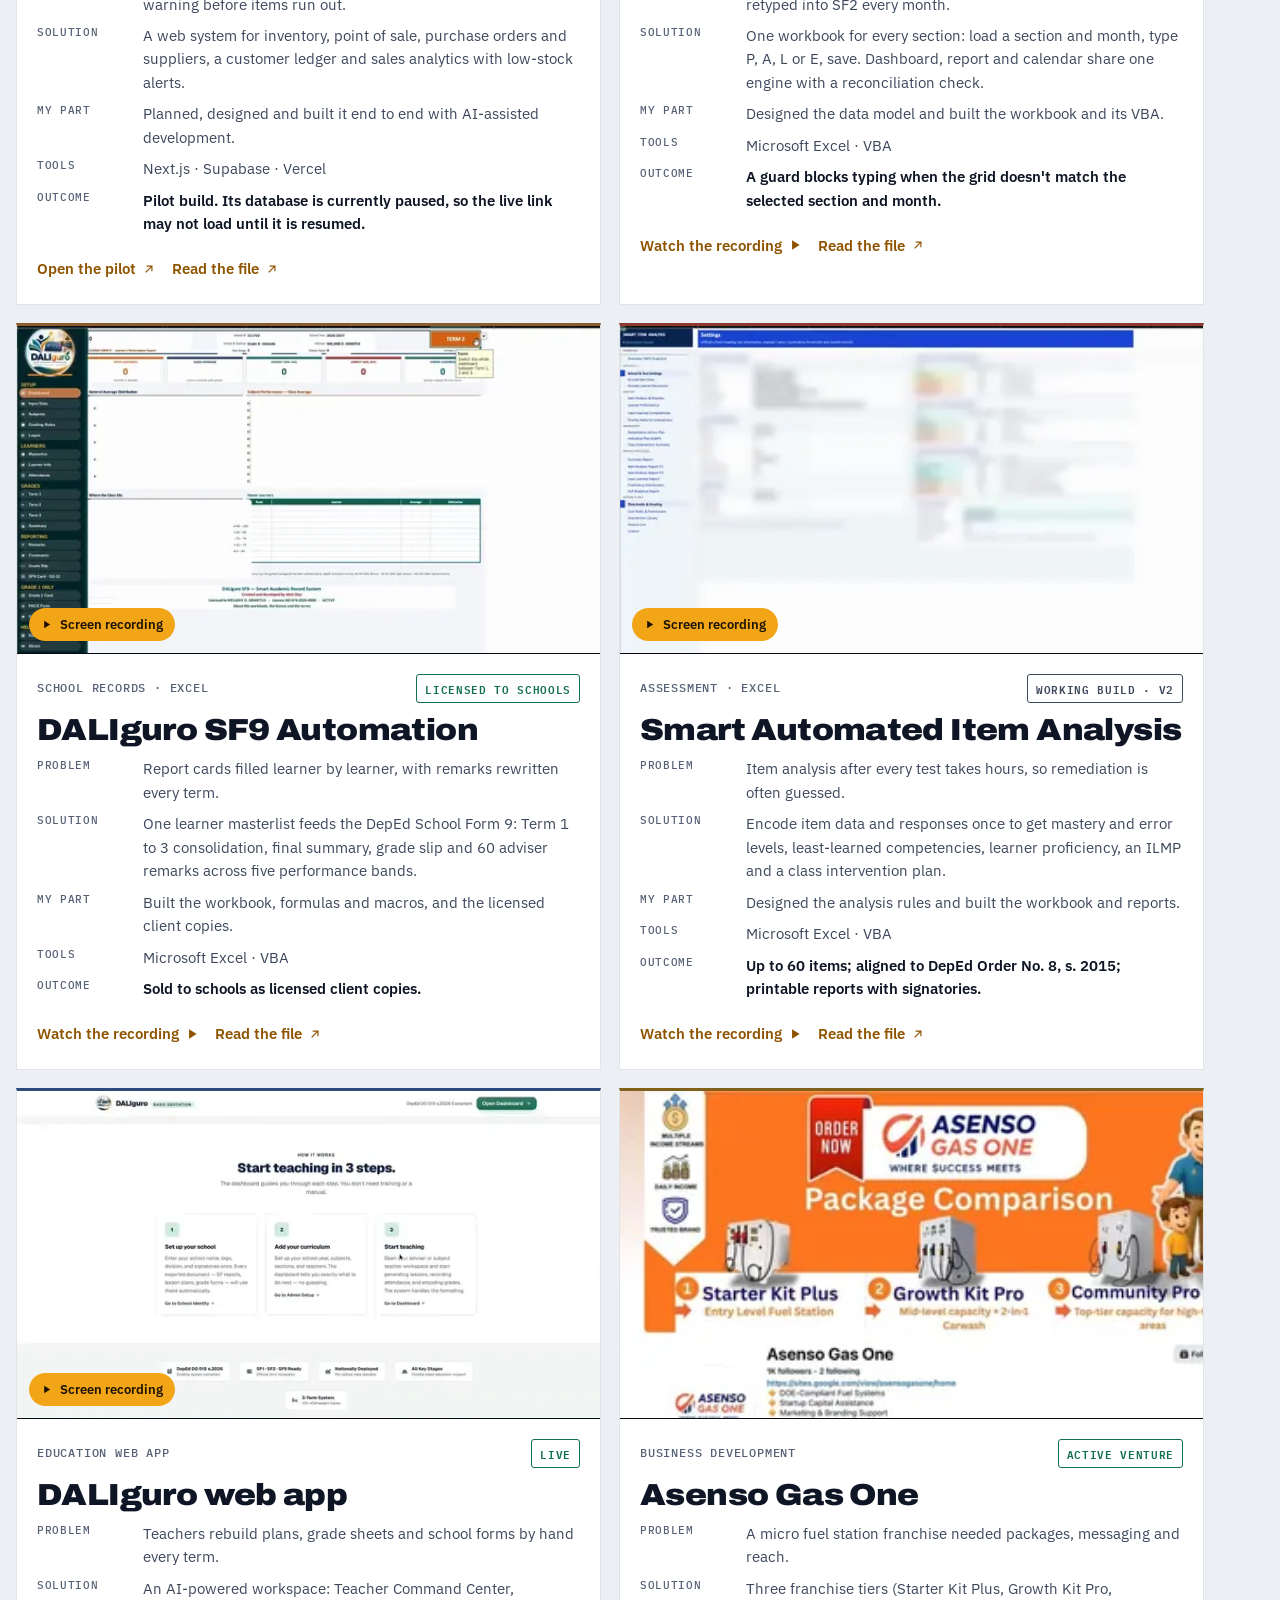
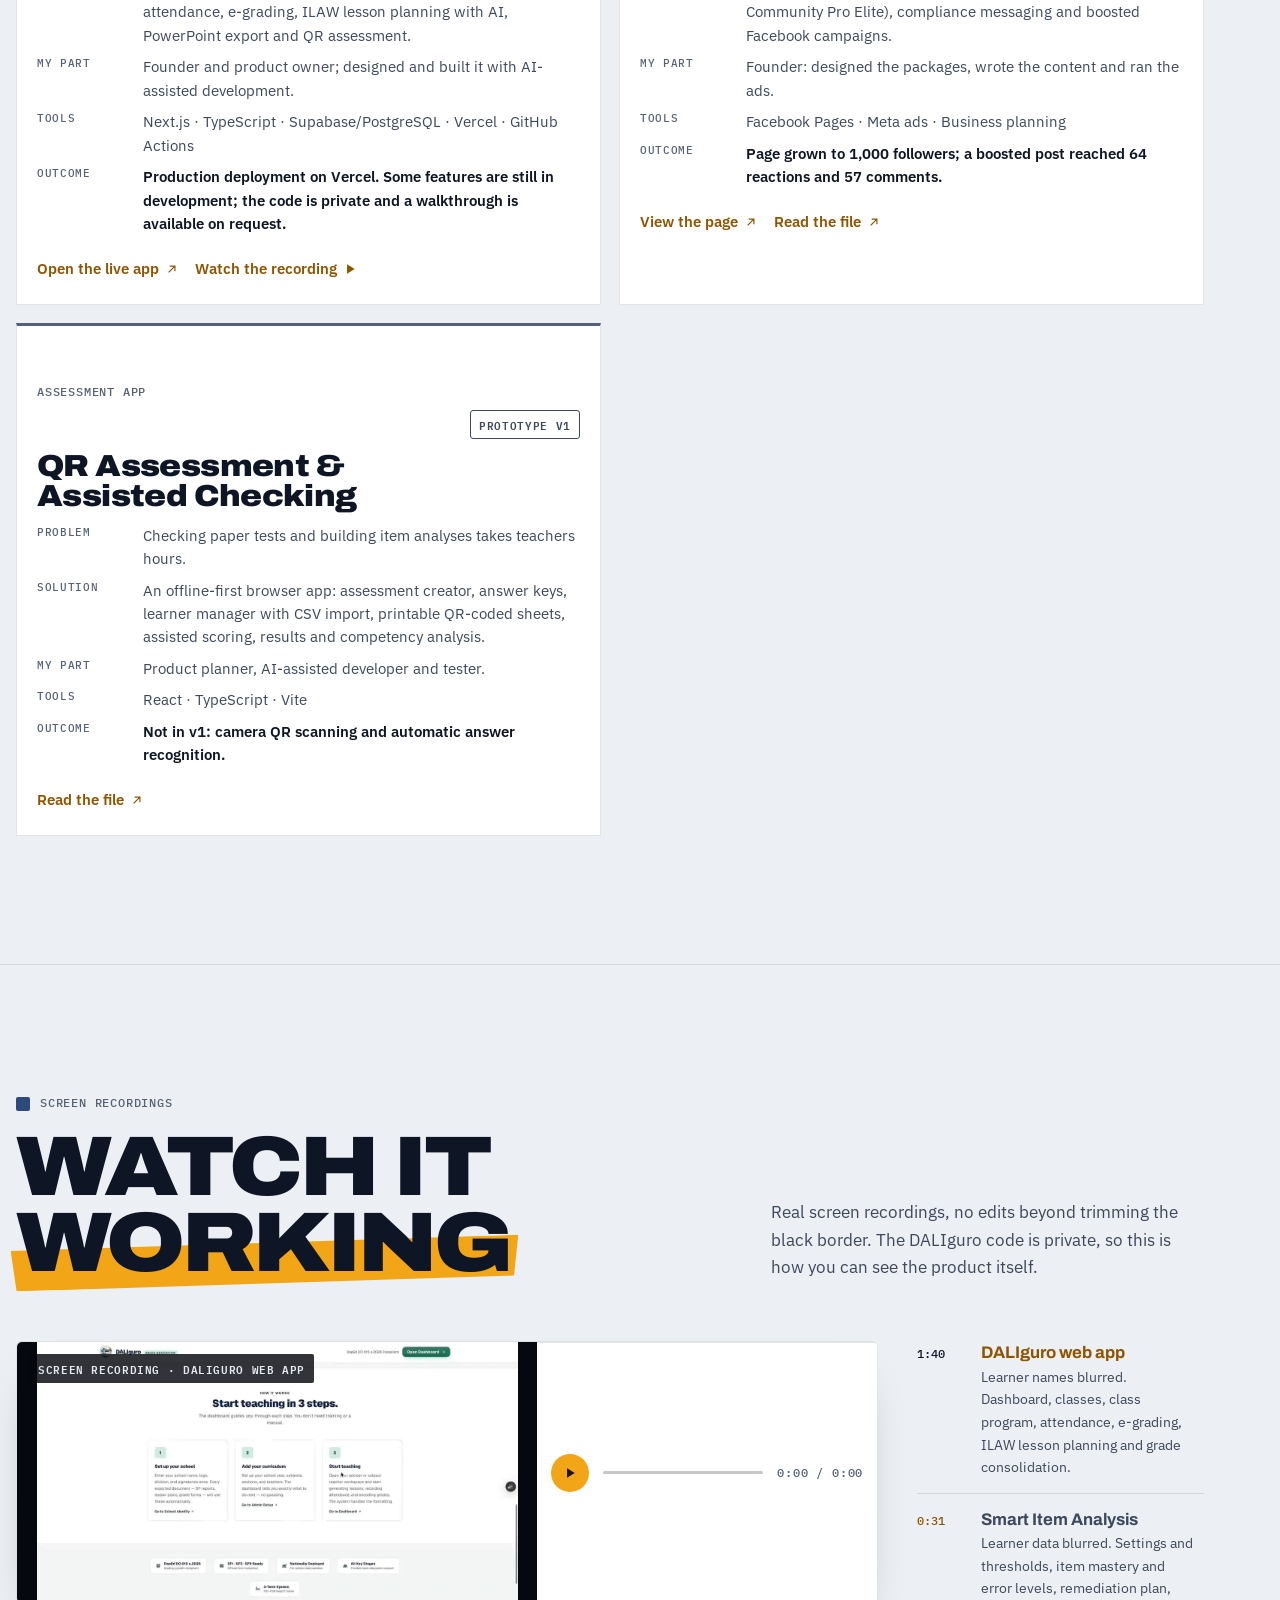
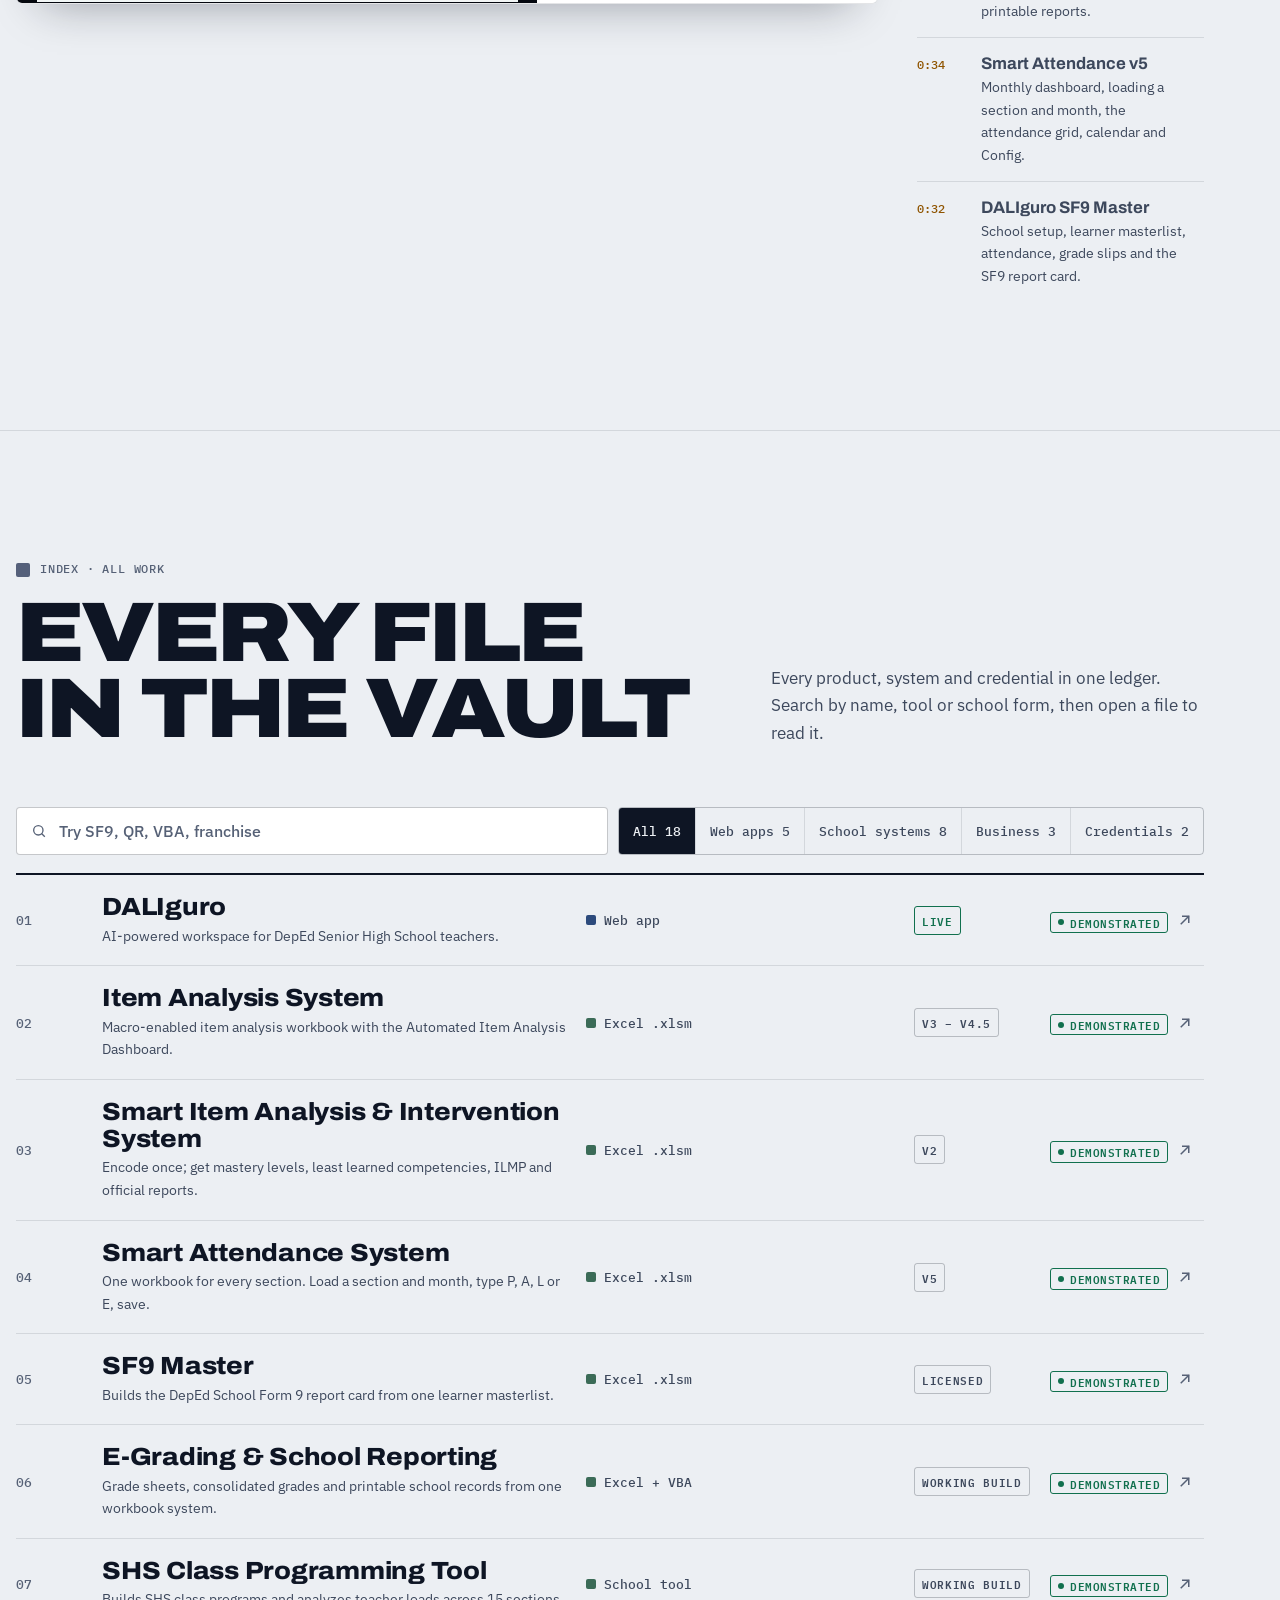
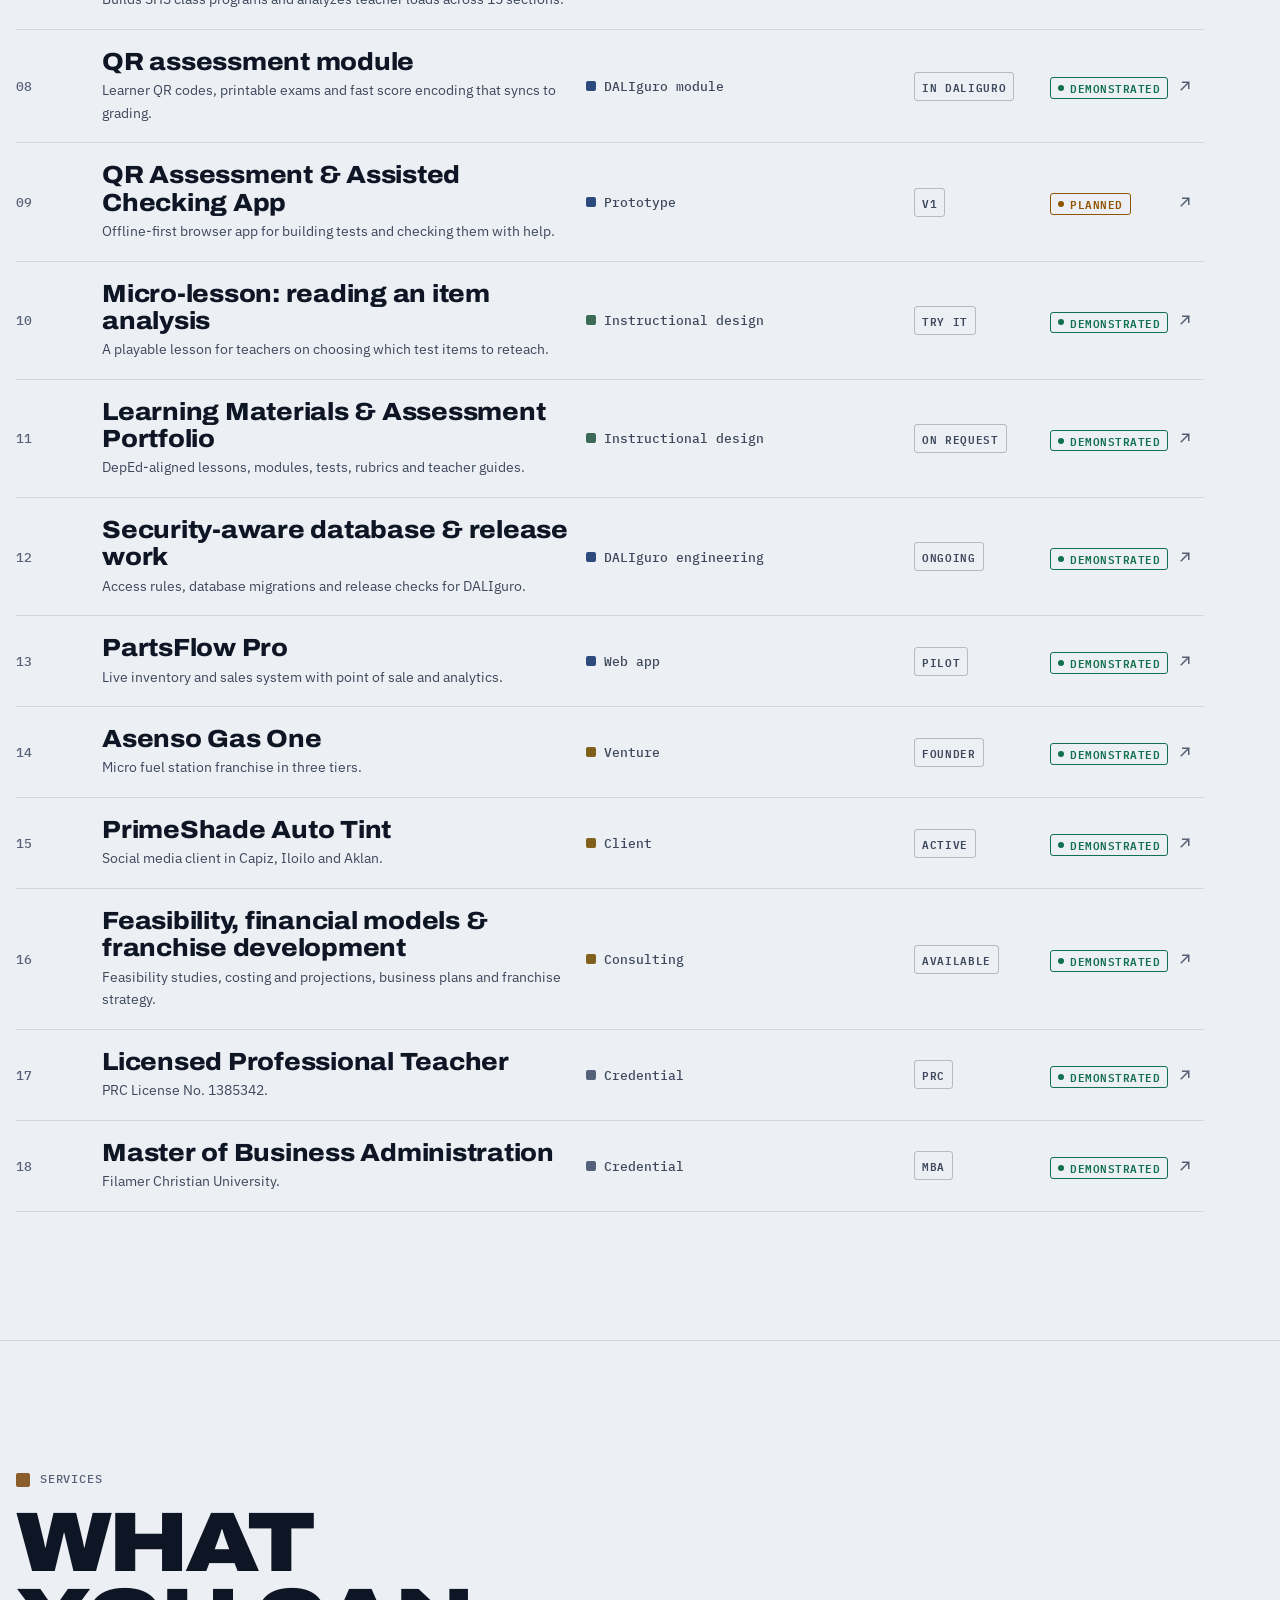
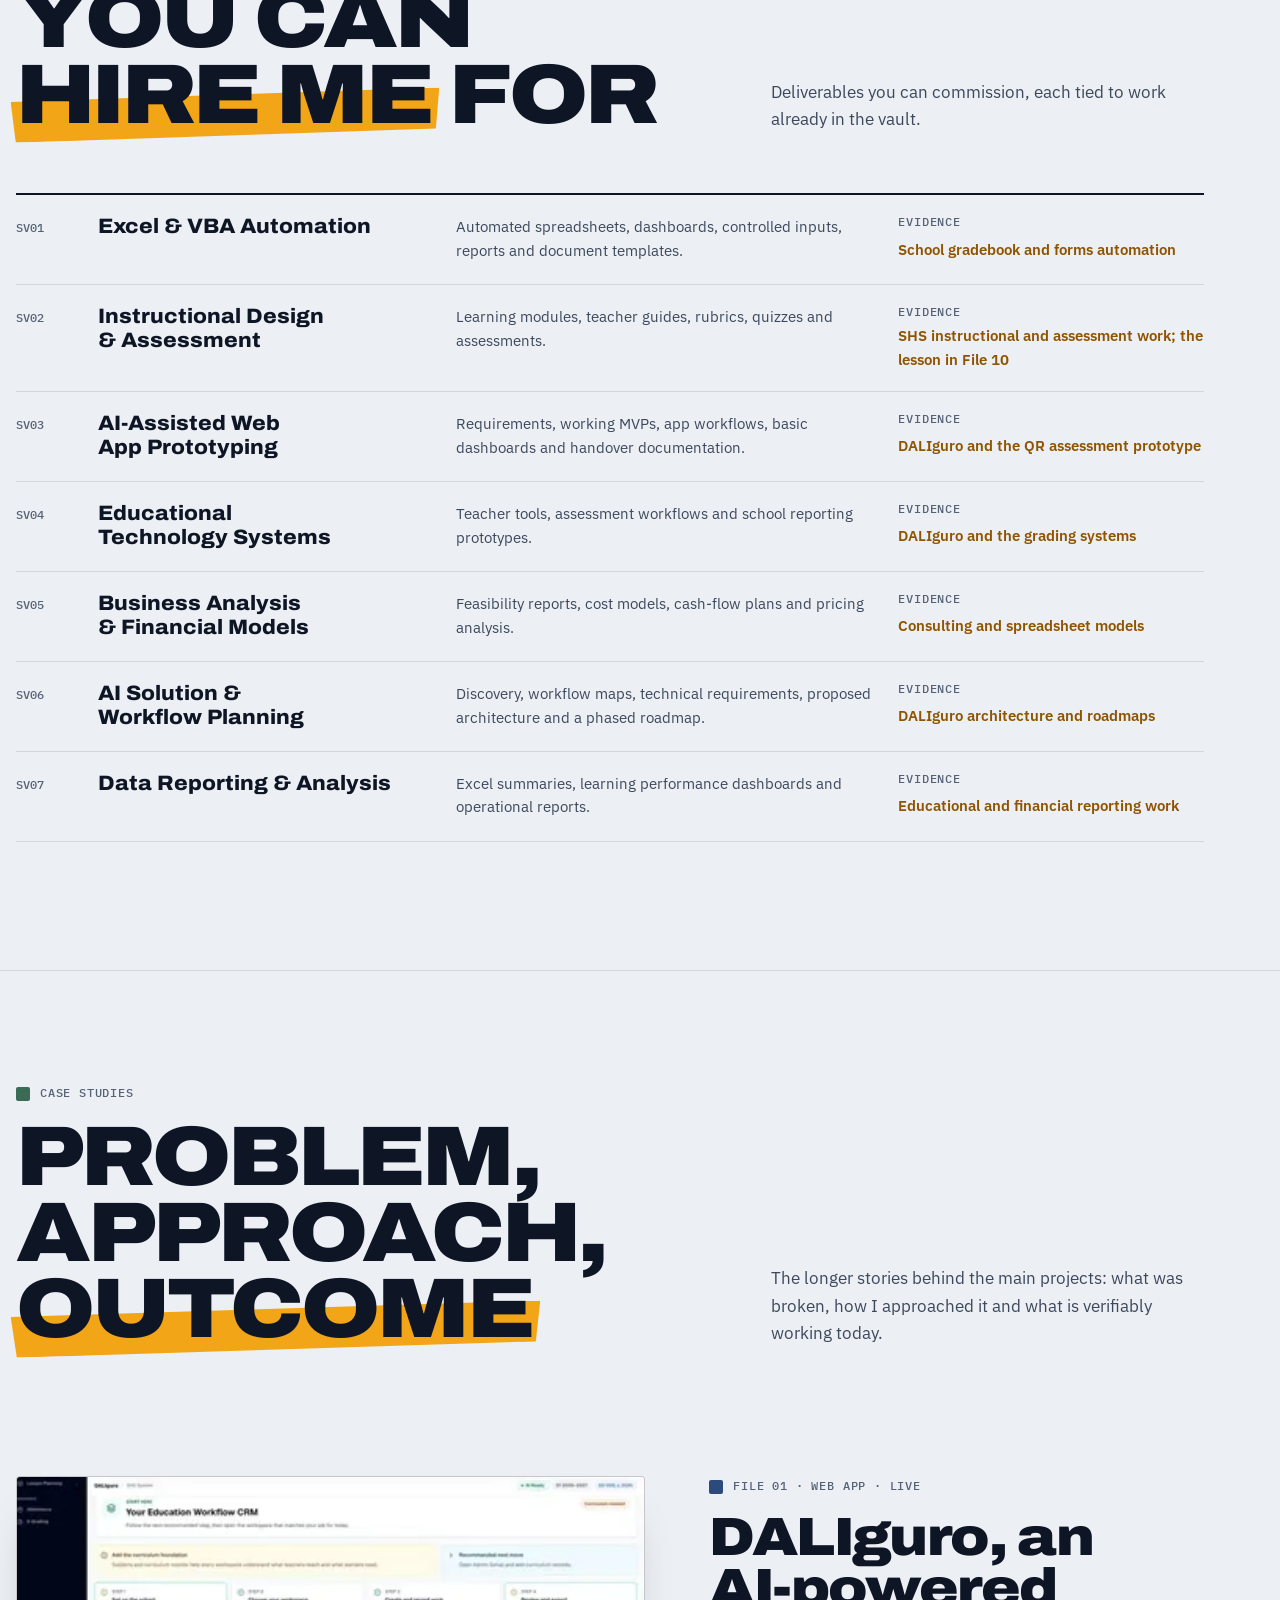
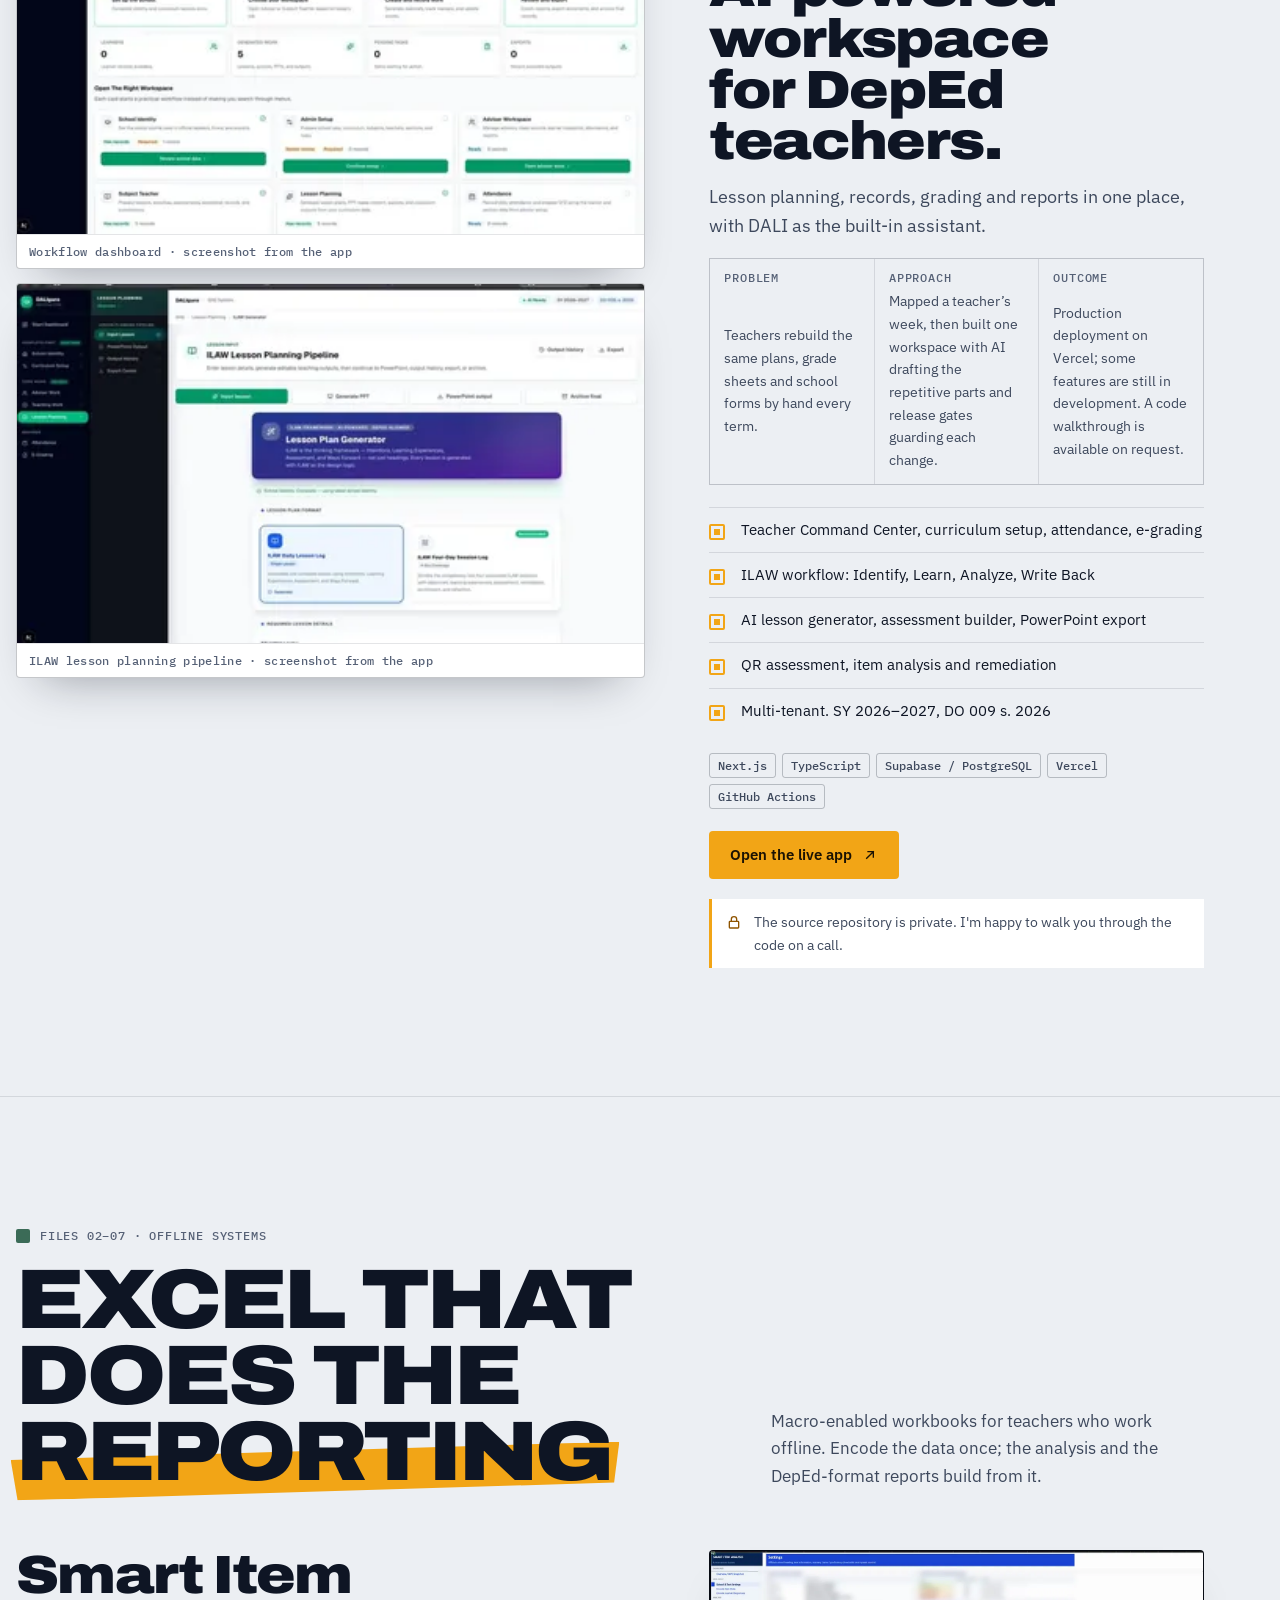
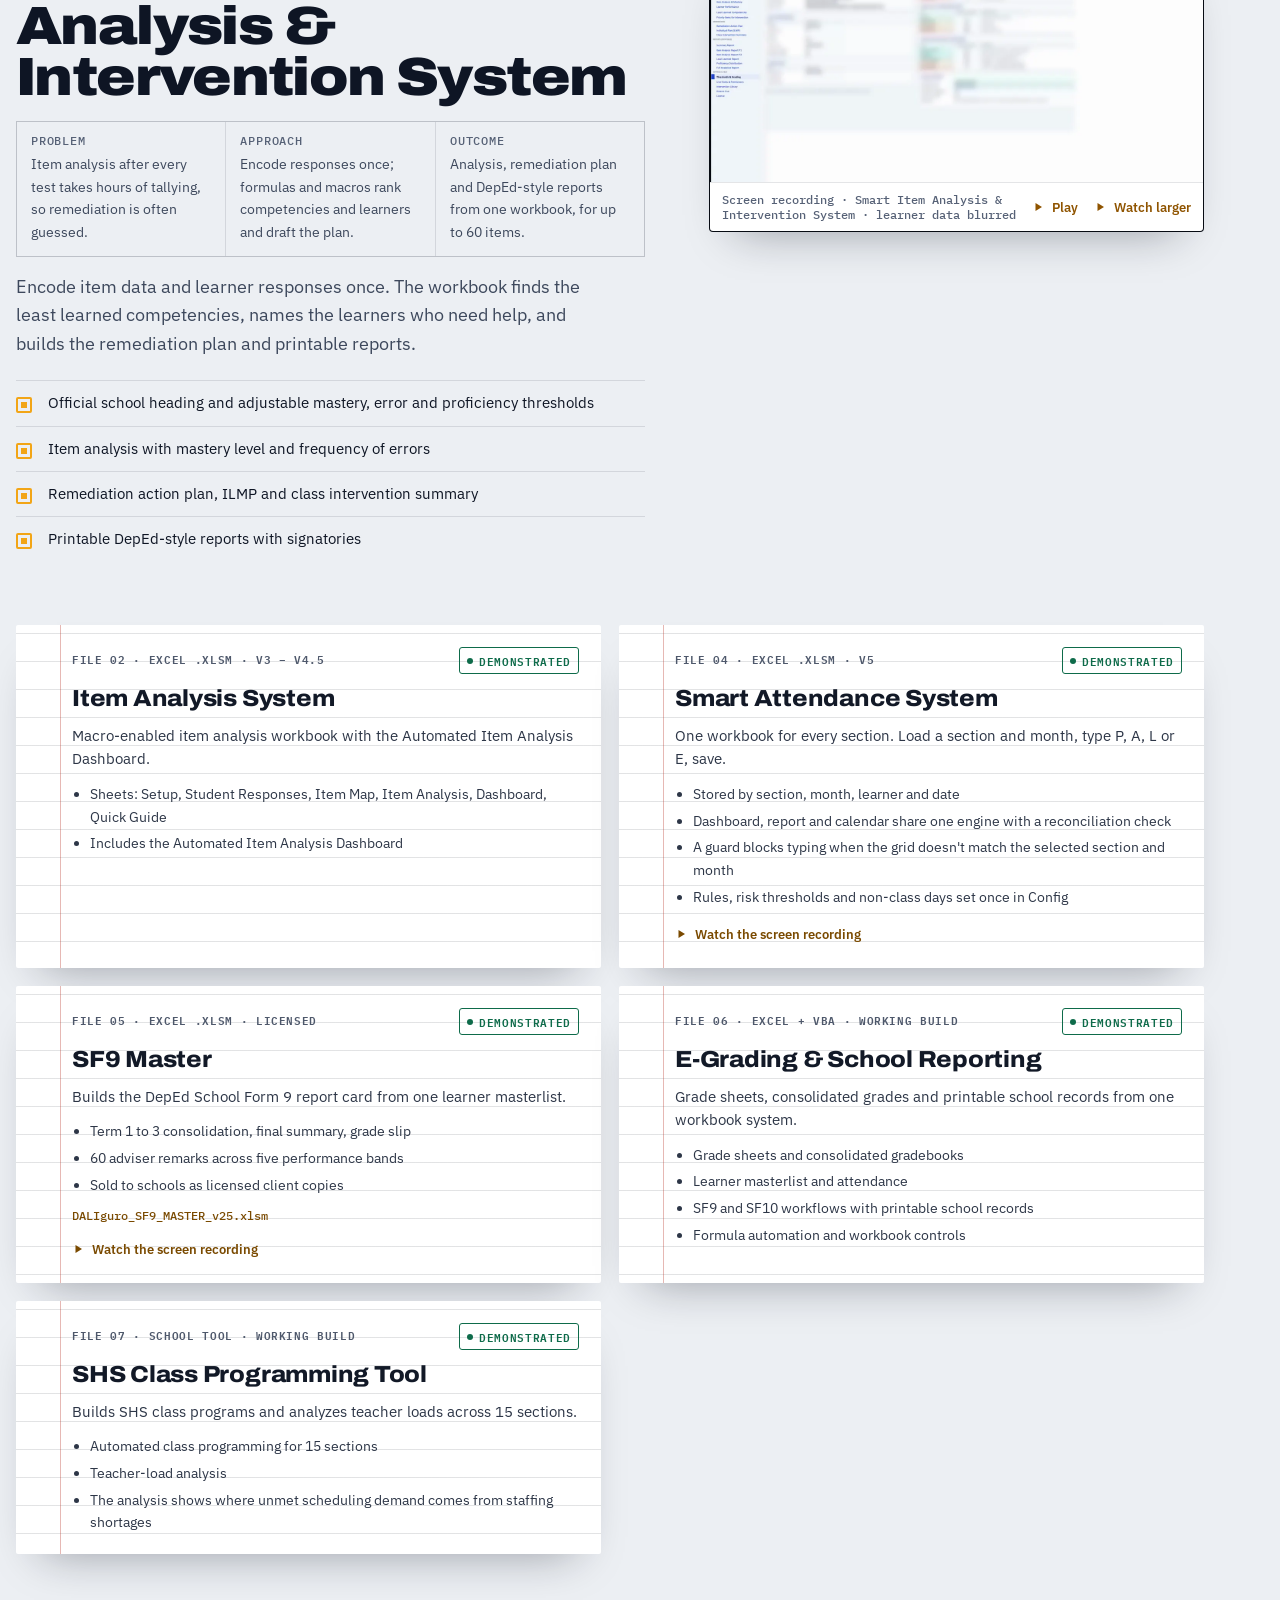
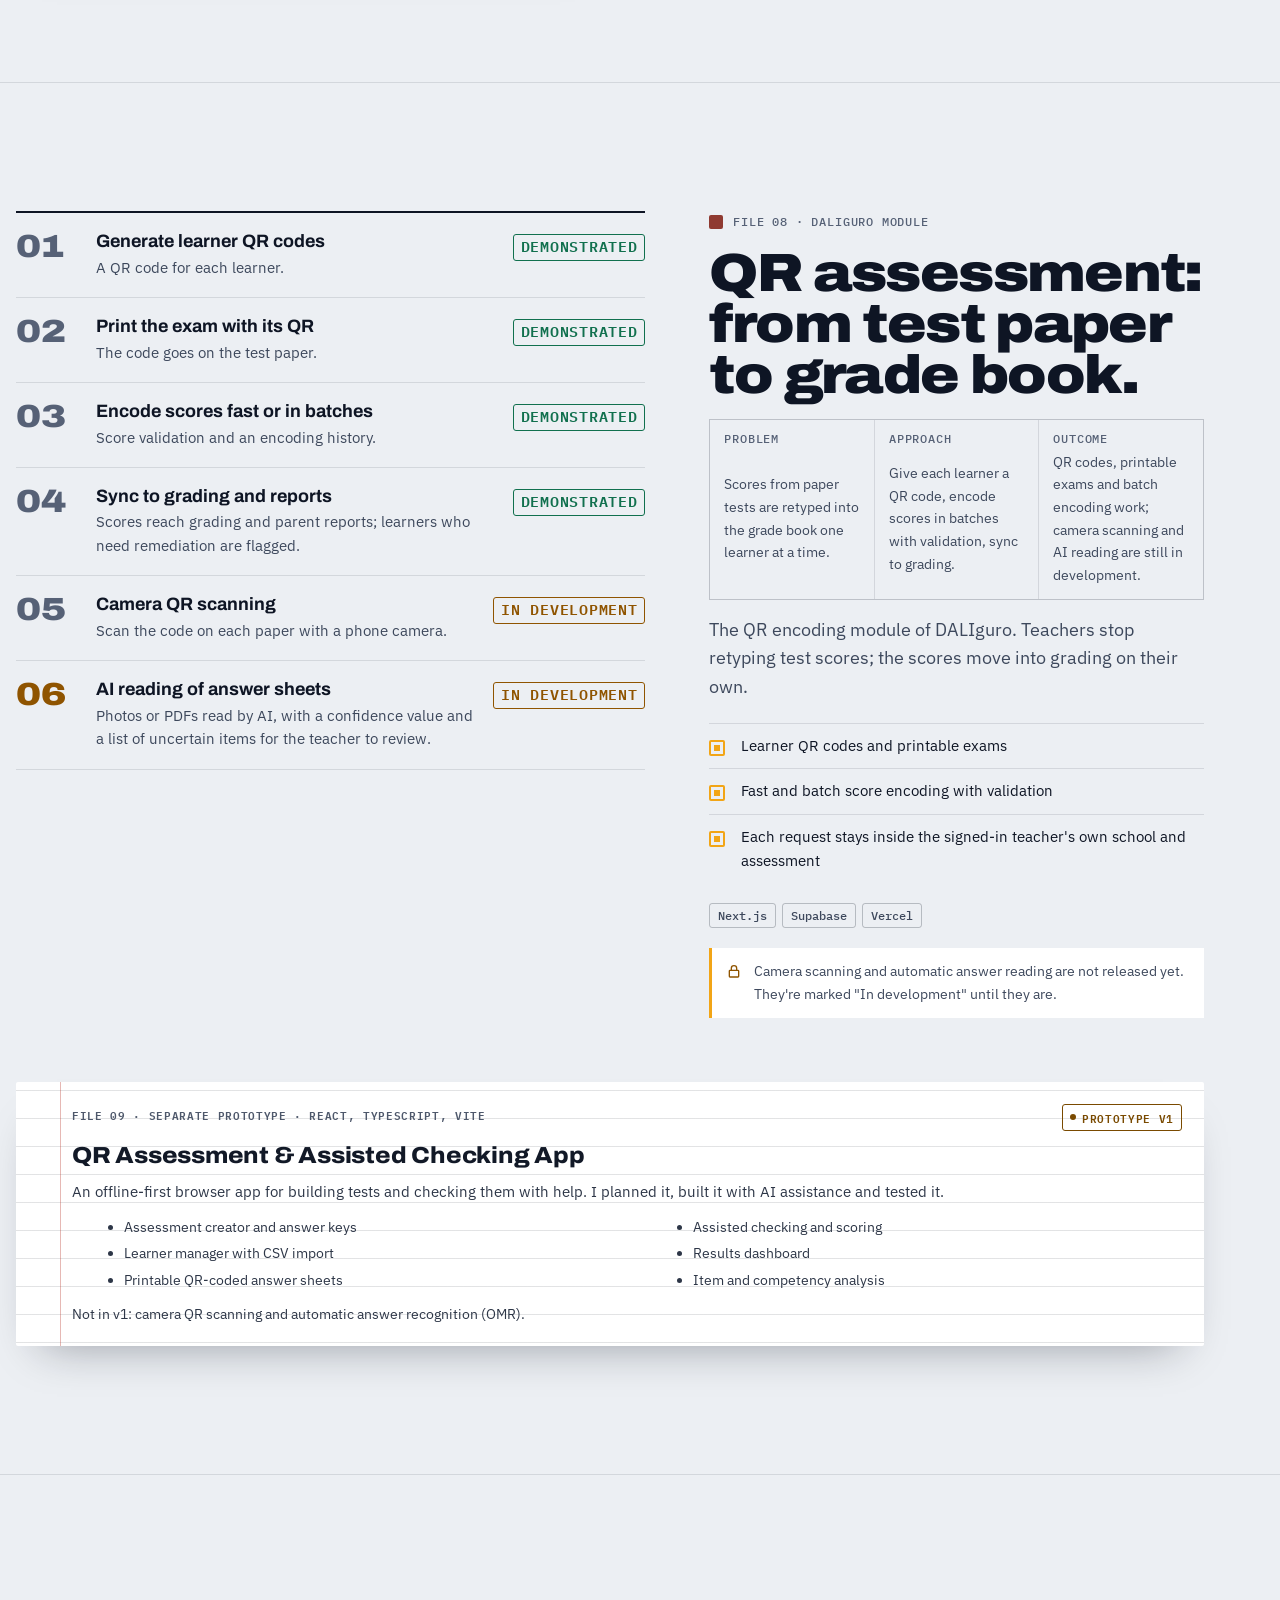
==== commit a79bcbe1: "Phone hero: portrait stands behind the folders like the desktop layout Co-Authored-By: Claude Opus 5" ====
--- a/index.html
+++ b/index.html
@@ -942,7 +942,7 @@
 .hero-figure{position:absolute;z-index:1;left:-15%;bottom:7%;height:100%;aspect-ratio:383/795;container-type:size;margin:0;pointer-events:none}
 .hero-figure img{height:100%;width:auto;max-width:none;display:block;-webkit-mask-image:linear-gradient(180deg,#000 86%,transparent 100%);mask-image:linear-gradient(180deg,#000 86%,transparent 100%)}
 @media (max-width:1060px){.cab{height:clamp(560px,72vw,700px)}.rig{top:26%}.hero-figure{left:5%;height:90%;bottom:2%}}
-@media (max-width:760px){.cab{height:clamp(500px,140vw,600px)}.rig{top:40%}.hero-figure{z-index:3;left:4%;top:34px;bottom:auto;height:min(calc((100vw - 40px) / 1.22),380px)}.hero-figure img{-webkit-mask-image:none;mask-image:none}}
+@media (max-width:760px){.cab{--fh:min(calc((100vw - 40px) / 1.22),380px);height:calc(var(--fh) * 1.5 + 30px)}.rig{top:calc(30px + var(--fh) * .3)}.hero-figure{z-index:1;left:3%;top:30px;bottom:auto;height:var(--fh)}}
 @media (prefers-reduced-motion:no-preference){.hero-figure img{animation:figIn .9s cubic-bezier(.2,.7,.2,1) .15s both}@keyframes figIn{from{transform:translateY(22px)}to{transform:none}}}
 </style>
 <link rel="stylesheet" href="assets/css/chibi.css">
